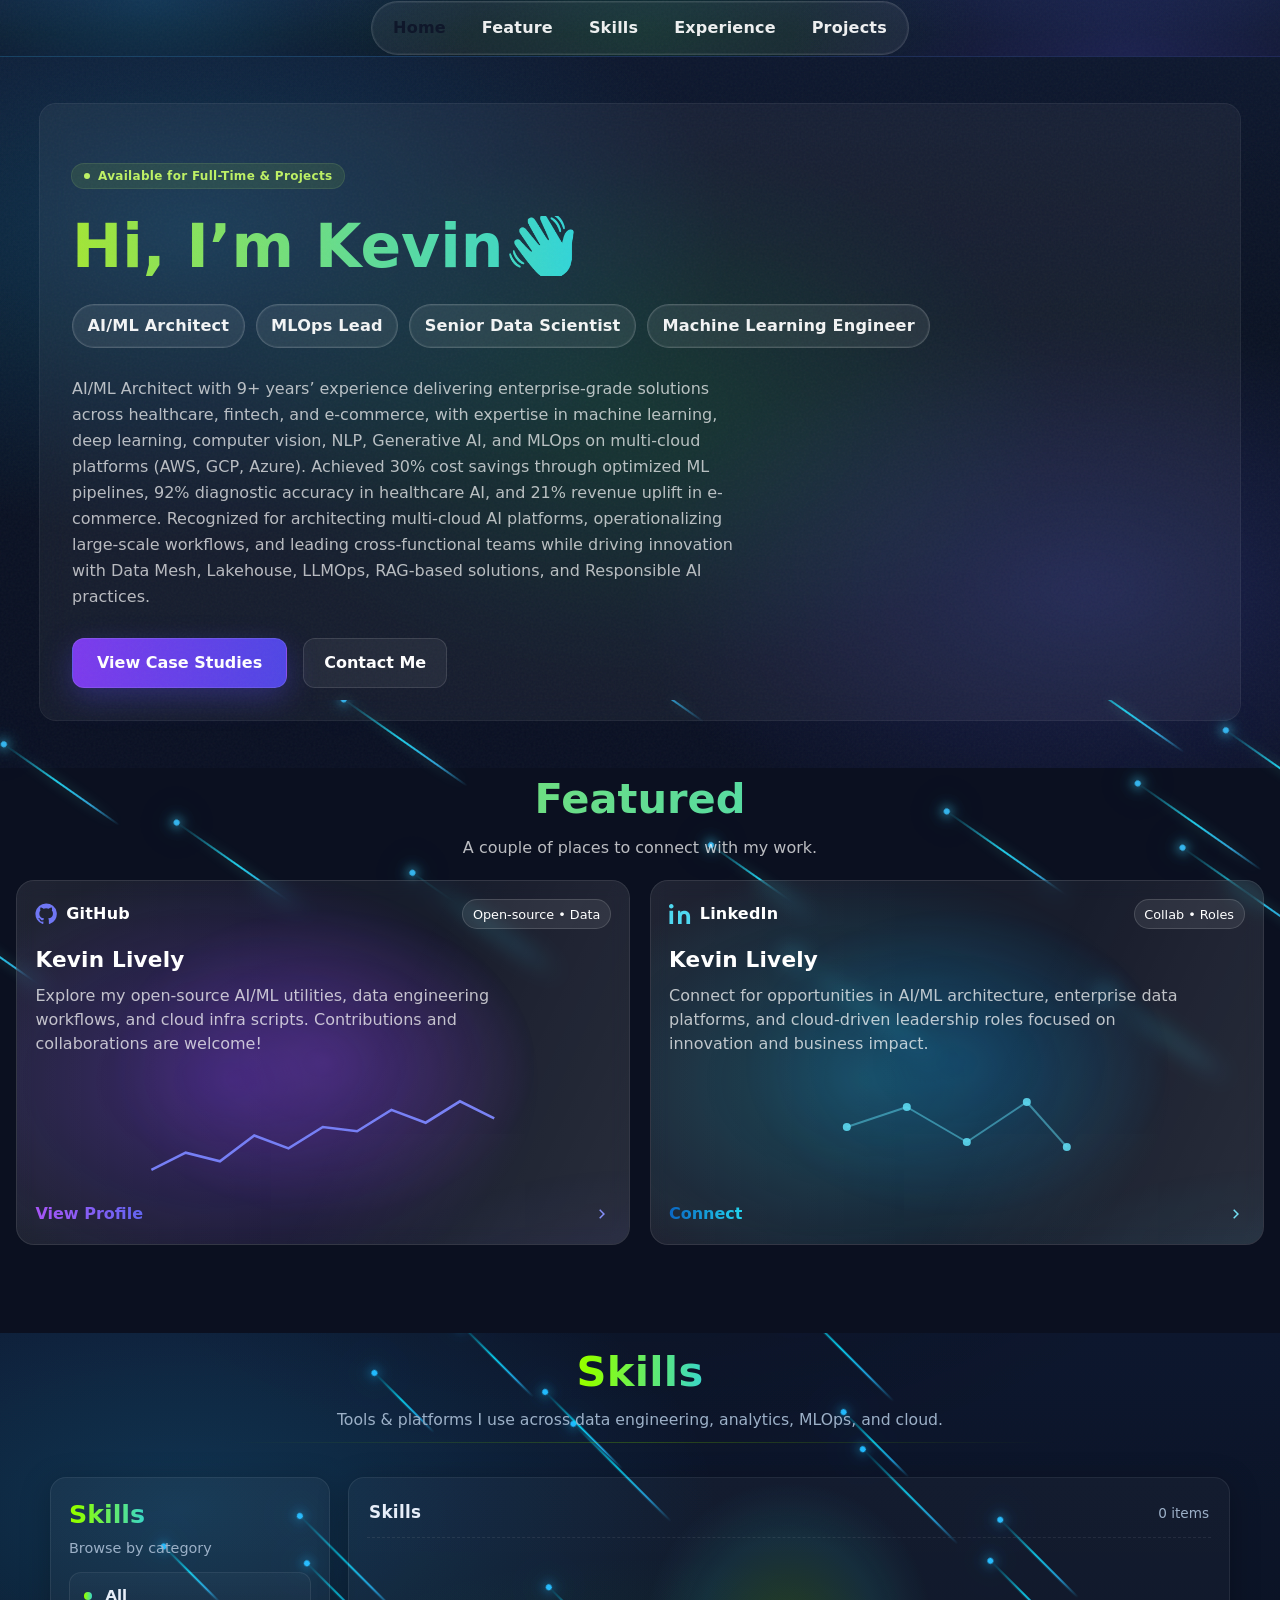
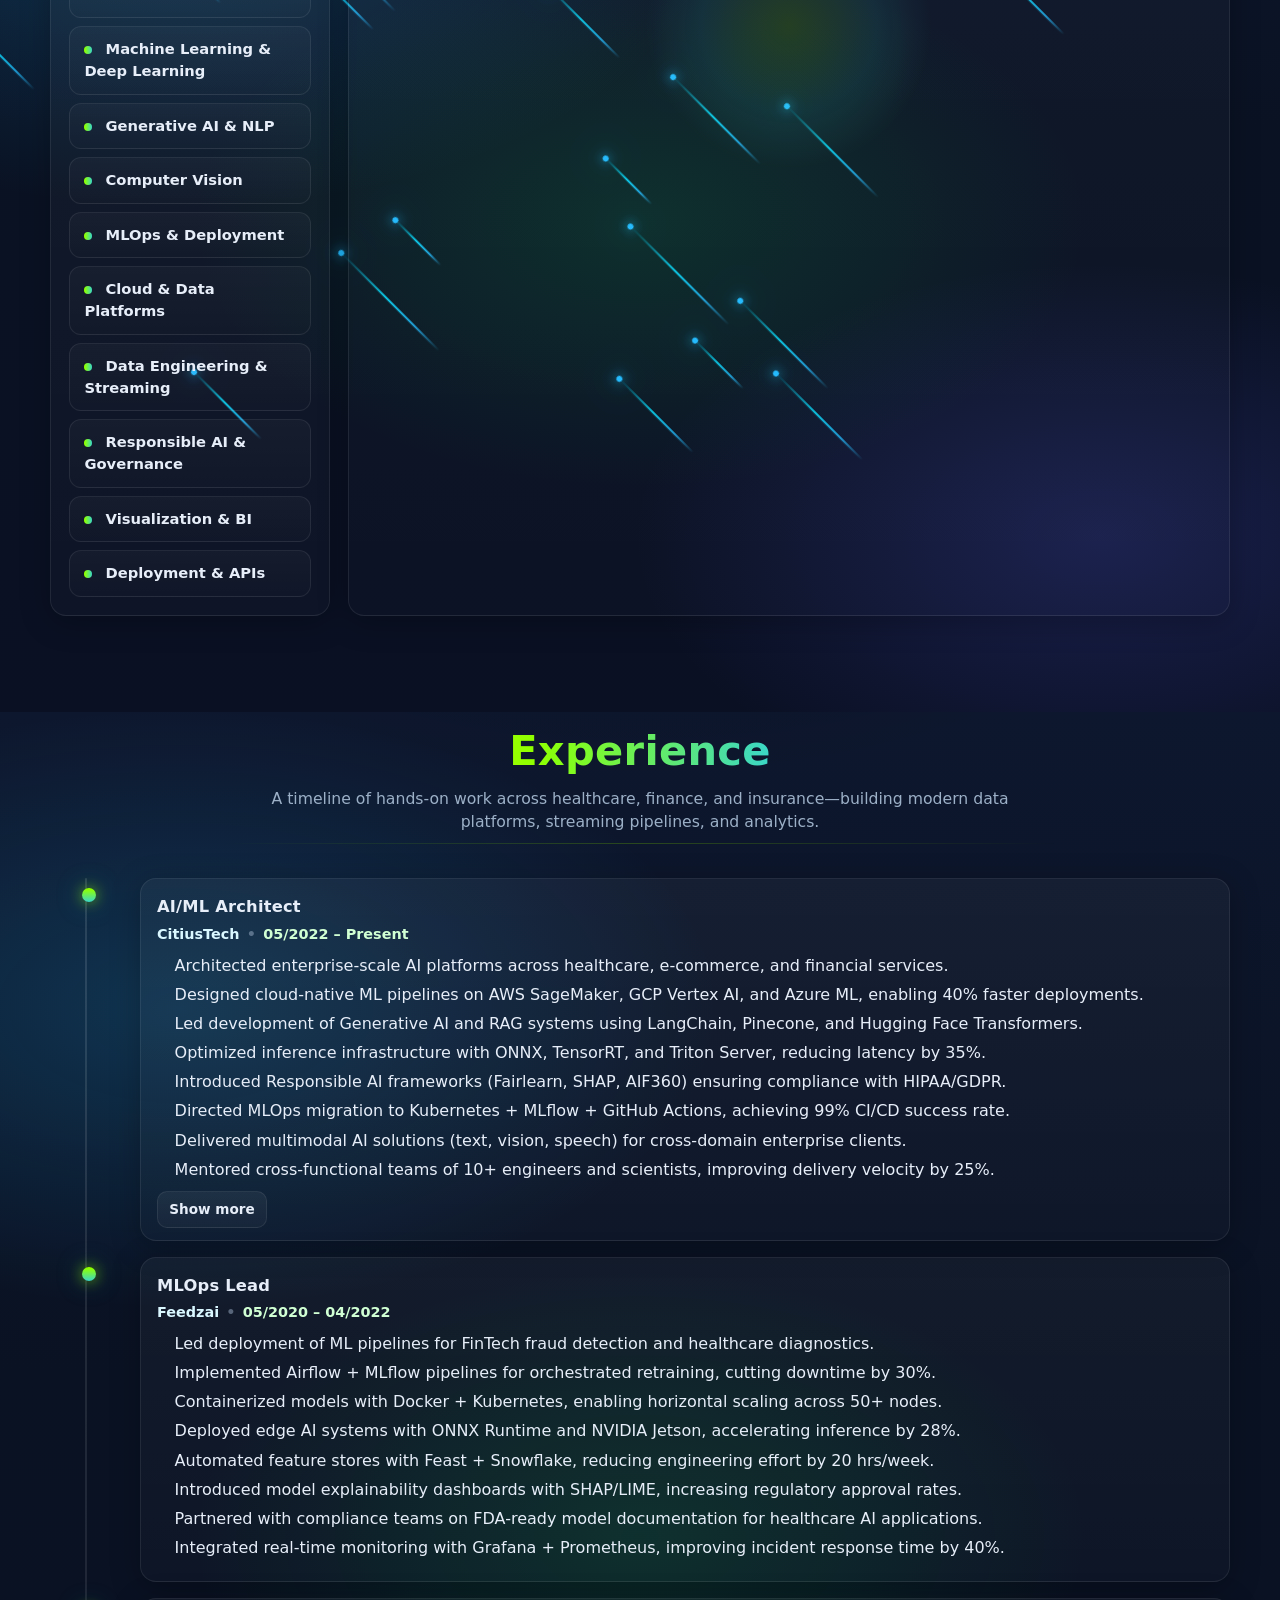
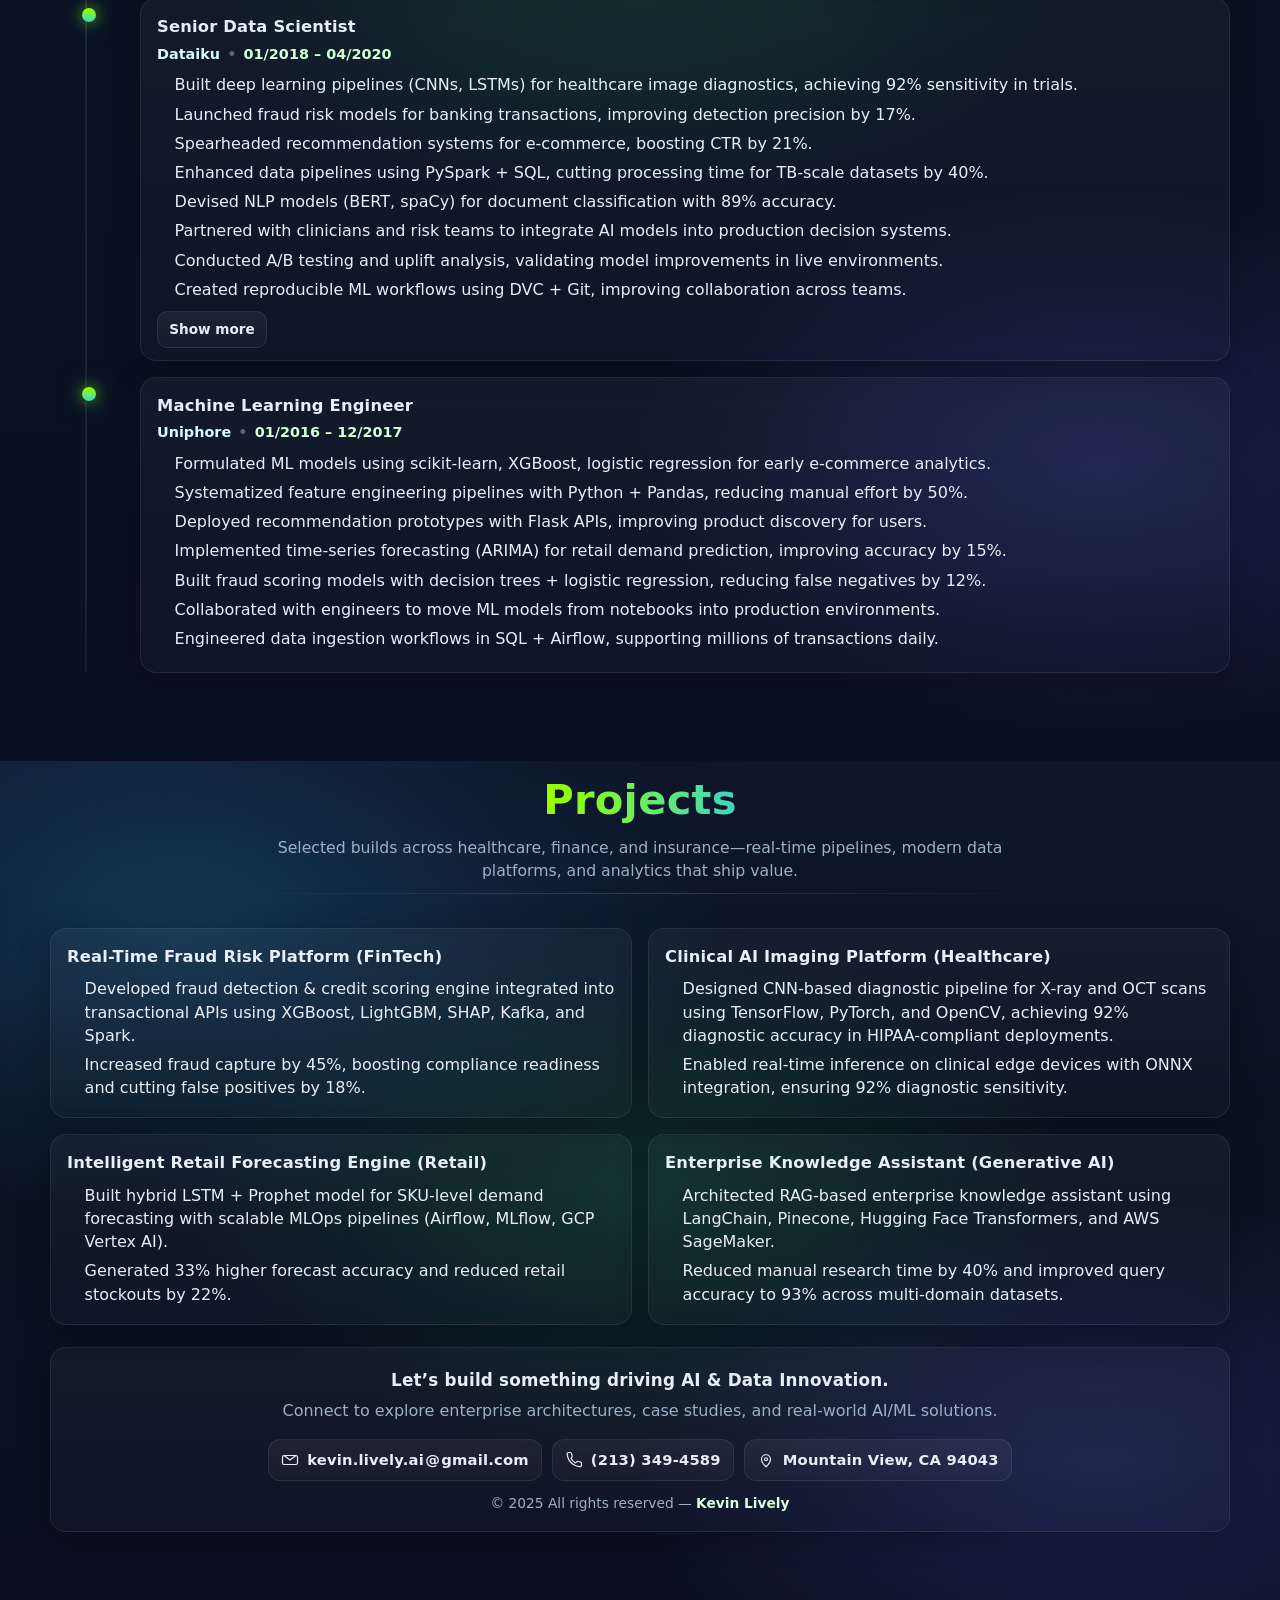
==== browser/index.html @ 40813aa2 "Auto-generated commit" ====
<!DOCTYPE html><html lang="en" data-critters-container><head>
    <meta charset="utf-8">
    <title>Kevin-Lively</title>
    <base href="/my-folio/">
    <meta name="viewport" content="width=device-width, initial-scale=1">
    <link rel="icon" type="image/x-icon" href="LOGO.jpg">
  <style>*,:before,:after{--tw-border-spacing-x: 0;--tw-border-spacing-y: 0;--tw-translate-x: 0;--tw-translate-y: 0;--tw-rotate: 0;--tw-skew-x: 0;--tw-skew-y: 0;--tw-scale-x: 1;--tw-scale-y: 1;--tw-pan-x: ;--tw-pan-y: ;--tw-pinch-zoom: ;--tw-scroll-snap-strictness: proximity;--tw-gradient-from-position: ;--tw-gradient-via-position: ;--tw-gradient-to-position: ;--tw-ordinal: ;--tw-slashed-zero: ;--tw-numeric-figure: ;--tw-numeric-spacing: ;--tw-numeric-fraction: ;--tw-ring-inset: ;--tw-ring-offset-width: 0px;--tw-ring-offset-color: #fff;--tw-ring-color: rgb(59 130 246 / .5);--tw-ring-offset-shadow: 0 0 #0000;--tw-ring-shadow: 0 0 #0000;--tw-shadow: 0 0 #0000;--tw-shadow-colored: 0 0 #0000;--tw-blur: ;--tw-brightness: ;--tw-contrast: ;--tw-grayscale: ;--tw-hue-rotate: ;--tw-invert: ;--tw-saturate: ;--tw-sepia: ;--tw-drop-shadow: ;--tw-backdrop-blur: ;--tw-backdrop-brightness: ;--tw-backdrop-contrast: ;--tw-backdrop-grayscale: ;--tw-backdrop-hue-rotate: ;--tw-backdrop-invert: ;--tw-backdrop-opacity: ;--tw-backdrop-saturate: ;--tw-backdrop-sepia: ;--tw-contain-size: ;--tw-contain-layout: ;--tw-contain-paint: ;--tw-contain-style: }*,:before,:after{box-sizing:border-box;border-width:0;border-style:solid;border-color:#e5e7eb}:before,:after{--tw-content: ""}html{line-height:1.5;-webkit-text-size-adjust:100%;-moz-tab-size:4;tab-size:4;font-family:ui-sans-serif,system-ui,sans-serif,"Apple Color Emoji","Segoe UI Emoji",Segoe UI Symbol,"Noto Color Emoji";font-feature-settings:normal;font-variation-settings:normal;-webkit-tap-highlight-color:transparent}body{margin:0;line-height:inherit}h1,h2,h3{font-size:inherit;font-weight:inherit}a{color:inherit;text-decoration:inherit}button{font-family:inherit;font-feature-settings:inherit;font-variation-settings:inherit;font-size:100%;font-weight:inherit;line-height:inherit;letter-spacing:inherit;color:inherit;margin:0;padding:0}button{text-transform:none}button{-webkit-appearance:button;background-color:transparent;background-image:none}h1,h2,h3,p{margin:0}ul{list-style:none;margin:0;padding:0}button{cursor:pointer}svg,canvas{display:block;vertical-align:middle}.container{width:100%}@media (min-width: 640px){.container{max-width:640px}}@media (min-width: 768px){.container{max-width:768px}}@media (min-width: 1024px){.container{max-width:1024px}}@media (min-width: 1280px){.container{max-width:1280px}}@media (min-width: 1536px){.container{max-width:1536px}}.pointer-events-none{pointer-events:none}.absolute{position:absolute}.relative{position:relative}.sticky{position:sticky}.inset-0{inset:0}.top-0{top:0}.z-50{z-index:50}.mx-auto{margin-left:auto;margin-right:auto}.block{display:block}.flex{display:flex}.inline-flex{display:inline-flex}.h-1\.5{height:.375rem}.h-14{height:3.5rem}.min-h-\[75vh\]{min-height:75vh}.w-1\.5{width:.375rem}.max-w-2xl{max-width:42rem}.max-w-7xl{max-width:80rem}@keyframes pulse{50%{opacity:.5}}.animate-pulse{animation:pulse 2s cubic-bezier(.4,0,.6,1) infinite}.flex-wrap{flex-wrap:wrap}.items-center{align-items:center}.justify-center{justify-content:center}.gap-2{gap:.5rem}.gap-4{gap:1rem}.space-y-6>:not([hidden])~:not([hidden]){--tw-space-y-reverse: 0;margin-top:calc(1.5rem * calc(1 - var(--tw-space-y-reverse)));margin-bottom:calc(1.5rem * var(--tw-space-y-reverse))}.overflow-hidden{overflow:hidden}.text-balance{text-wrap:balance}.rounded-2xl{border-radius:1rem}.rounded-full{border-radius:9999px}.bg-lime-300{--tw-bg-opacity: 1;background-color:rgb(190 242 100 / var(--tw-bg-opacity, 1))}.bg-lime-400\/10{background-color:#a3e6351a}.bg-slate-900{--tw-bg-opacity: 1;background-color:rgb(15 23 42 / var(--tw-bg-opacity, 1))}.bg-white\/5{background-color:#ffffff0d}.bg-\[radial-gradient\(360px_260px_at_var\(--mx\,50\%\)_var\(--my\,50\%\)\,rgba\(163\,230\,53\,0\.12\)\,transparent_60\%\)\]{background-image:radial-gradient(360px 260px at var(--mx,50%) var(--my,50%),rgba(163,230,53,.12),transparent 60%)}.bg-gradient-to-r{background-image:linear-gradient(to right,var(--tw-gradient-stops))}.from-lime-400{--tw-gradient-from: #a3e635 var(--tw-gradient-from-position);--tw-gradient-to: rgb(163 230 53 / 0) var(--tw-gradient-to-position);--tw-gradient-stops: var(--tw-gradient-from), var(--tw-gradient-to)}.via-cyan-400{--tw-gradient-to: rgb(34 211 238 / 0) var(--tw-gradient-to-position);--tw-gradient-stops: var(--tw-gradient-from), #22d3ee var(--tw-gradient-via-position), var(--tw-gradient-to)}.to-indigo-400{--tw-gradient-to: #818cf8 var(--tw-gradient-to-position)}.bg-clip-text{background-clip:text}.p-6{padding:1.5rem}.px-3{padding-left:.75rem;padding-right:.75rem}.px-4{padding-left:1rem;padding-right:1rem}.px-6{padding-left:1.5rem;padding-right:1.5rem}.py-1{padding-top:.25rem;padding-bottom:.25rem}.py-10{padding-top:2.5rem;padding-bottom:2.5rem}.text-4xl{font-size:2.25rem;line-height:2.5rem}.text-xs{font-size:.75rem;line-height:1rem}.font-extrabold{font-weight:800}.font-semibold{font-weight:600}.leading-relaxed{line-height:1.625}.leading-tight{line-height:1.25}.tracking-wide{letter-spacing:.025em}.text-lime-300{--tw-text-opacity: 1;color:rgb(190 242 100 / var(--tw-text-opacity, 1))}.text-transparent{color:transparent}.text-white{--tw-text-opacity: 1;color:rgb(255 255 255 / var(--tw-text-opacity, 1))}.text-white\/70{color:#ffffffb3}.opacity-0{opacity:0}.ring-1{--tw-ring-offset-shadow: var(--tw-ring-inset) 0 0 0 var(--tw-ring-offset-width) var(--tw-ring-offset-color);--tw-ring-shadow: var(--tw-ring-inset) 0 0 0 calc(1px + var(--tw-ring-offset-width)) var(--tw-ring-color);box-shadow:var(--tw-ring-offset-shadow),var(--tw-ring-shadow),var(--tw-shadow, 0 0 #0000)}.ring-lime-300\/20{--tw-ring-color: rgb(190 242 100 / .2)}.ring-white\/10{--tw-ring-color: rgb(255 255 255 / .1)}.backdrop-blur-md{--tw-backdrop-blur: blur(12px);-webkit-backdrop-filter:var(--tw-backdrop-blur) var(--tw-backdrop-brightness) var(--tw-backdrop-contrast) var(--tw-backdrop-grayscale) var(--tw-backdrop-hue-rotate) var(--tw-backdrop-invert) var(--tw-backdrop-opacity) var(--tw-backdrop-saturate) var(--tw-backdrop-sepia);backdrop-filter:var(--tw-backdrop-blur) var(--tw-backdrop-brightness) var(--tw-backdrop-contrast) var(--tw-backdrop-grayscale) var(--tw-backdrop-hue-rotate) var(--tw-backdrop-invert) var(--tw-backdrop-opacity) var(--tw-backdrop-saturate) var(--tw-backdrop-sepia)}.transition{transition-property:color,background-color,border-color,text-decoration-color,fill,stroke,opacity,box-shadow,transform,filter,backdrop-filter;transition-timing-function:cubic-bezier(.4,0,.2,1);transition-duration:.15s}@media (min-width: 640px){.sm\:text-5xl{font-size:3rem;line-height:1}}@media (min-width: 1024px){.lg\:space-y-7>:not([hidden])~:not([hidden]){--tw-space-y-reverse: 0;margin-top:calc(1.75rem * calc(1 - var(--tw-space-y-reverse)));margin-bottom:calc(1.75rem * var(--tw-space-y-reverse))}.lg\:p-8{padding:2rem}.lg\:px-10{padding-left:2.5rem;padding-right:2.5rem}.lg\:px-8{padding-left:2rem;padding-right:2rem}.lg\:py-12{padding-top:3rem;padding-bottom:3rem}.lg\:text-6xl{font-size:3.75rem;line-height:1}.group:hover .lg\:group-hover\:opacity-100{opacity:1}}
</style><link rel="stylesheet" href="styles-2IYGHXSJ.css" media="print" onload="this.media='all'"><noscript><link rel="stylesheet" href="styles-2IYGHXSJ.css"></noscript><style ng-app-id="ng">[_nghost-ng-c4235665012]{display:block}.site-nav[_ngcontent-ng-c4235665012]{position:sticky;top:0;backdrop-filter:blur(8px);-webkit-backdrop-filter:blur(8px);z-index:50}.nav-bg[_ngcontent-ng-c4235665012]{position:absolute;inset:0;z-index:-1}.bg-aurora[_ngcontent-ng-c4235665012]{position:absolute;inset:0;background:radial-gradient(540px 320px at 12% 0%,rgba(56,189,248,.18),transparent 60%),radial-gradient(520px 300px at 88% 100%,rgba(99,102,241,.18),transparent 65%),radial-gradient(480px 280px at 50% 50%,rgba(34,197,94,.12),transparent 70%),linear-gradient(180deg,#0f172a,#0b1220 60%,#0b1020);animation:_ngcontent-ng-c4235665012_aurora-pan 26s ease-in-out infinite alternate;filter:saturate(120%)}@keyframes _ngcontent-ng-c4235665012_aurora-pan{0%{transform:translate3d(-1%,-2%,0) scale(1.02)}50%{transform:translate3d(1%,1%,0) scale(1.03)}to{transform:translate3d(-.5%,2%,0) scale(1.01)}}.bg-noise[_ngcontent-ng-c4235665012]{position:absolute;inset:0;opacity:.06;mix-blend:overlay;pointer-events:none;background-image:url("data:image/svg+xml;utf8,  <svg xmlns='http://www.w3.org/2000/svg' width='120' height='120' viewBox='0 0 120 120'>    <filter id='n'><feTurbulence type='fractalNoise' baseFrequency='0.8' numOctaves='2' stitchTiles='stitch'/></filter>    <rect width='120' height='120' filter='url(%23n)' opacity='0.75'/>  </svg>");background-size:220px 220px;animation:_ngcontent-ng-c4235665012_noiseShift 1.6s steps(2) infinite}@keyframes _ngcontent-ng-c4235665012_noiseShift{to{transform:translate3d(1px,0,0)}}.bottom-hairline[_ngcontent-ng-c4235665012]{position:absolute;left:0;right:0;bottom:-1px;height:1px;background:linear-gradient(90deg,#a3e63559,#22d3ee59);opacity:.6}.progress-track[_ngcontent-ng-c4235665012]{position:absolute;left:0;right:0;top:0;height:2px}.progress-bar[_ngcontent-ng-c4235665012]{height:100%;background-image:linear-gradient(90deg,#a3e635,#22d3ee);box-shadow:0 0 12px #22d3ee73;transition:width .12s ease}.container[_ngcontent-ng-c4235665012]{max-width:1200px}.nav-list-wrap[_ngcontent-ng-c4235665012]{position:relative;display:inline-flex}.nav-list[_ngcontent-ng-c4235665012]{display:flex;align-items:center;gap:.35rem;padding:.35rem;border-radius:9999px;margin:0;background:#ffffff0f;border:1px solid rgba(255,255,255,.12);box-shadow:inset 0 0 0 1px #ffffff0f}.nav-list[_ngcontent-ng-c4235665012] > li[_ngcontent-ng-c4235665012]{list-style:none;position:relative;z-index:1}.nav-pill[_ngcontent-ng-c4235665012]:hover{transform:translateY(-1px);background:#ffffff1a}.nav-pill.is-active[_ngcontent-ng-c4235665012]{color:#0b0f14}.nav-indicator[_ngcontent-ng-c4235665012]{position:absolute;left:0;bottom:.35rem;height:calc(100% - .7rem);border-radius:9999px;z-index:0;opacity:0;width:0;background:linear-gradient(90deg,#a3e635,#22d3ee);box-shadow:0 8px 24px #22d3ee59;transition:transform .28s cubic-bezier(.2,.8,.2,1),width .28s cubic-bezier(.2,.8,.2,1),opacity .2s ease}@media (max-width: 768px){.nav-list[_ngcontent-ng-c4235665012]{overflow-x:auto;-webkit-overflow-scrolling:touch}.nav-list[_ngcontent-ng-c4235665012]::-webkit-scrollbar{display:none}}@media (prefers-reduced-motion: reduce){.bg-aurora[_ngcontent-ng-c4235665012], .bg-noise[_ngcontent-ng-c4235665012]{animation:none!important}}.nav-pill[_ngcontent-ng-c4235665012]{padding:.55rem .95rem;border-radius:9999px;font-weight:700;letter-spacing:.2px;color:#ffffffeb;background:transparent;transition:transform .18s ease,background .18s ease,color .18s ease}.nav-pill[_ngcontent-ng-c4235665012]:hover{transform:translateY(-1px);background:#6366f11f;color:#e0f2fe}.nav-pill.is-active[_ngcontent-ng-c4235665012]{color:#0f172a}.nav-indicator[_ngcontent-ng-c4235665012]{position:absolute;left:0;bottom:.35rem;height:calc(100% - .7rem);border-radius:9999px;z-index:0;opacity:0;width:0;background:linear-gradient(90deg,#38bdf8,#6366f1);box-shadow:0 8px 24px #6366f159;transition:transform .28s cubic-bezier(.2,.8,.2,1),width .28s cubic-bezier(.2,.8,.2,1),opacity .2s ease}.progress-bar[_ngcontent-ng-c4235665012]{height:100%;background-image:linear-gradient(90deg,#38bdf8,#6366f1);box-shadow:0 0 12px #22c55e73;transition:width .12s ease}.bottom-hairline[_ngcontent-ng-c4235665012]{position:absolute;left:0;right:0;bottom:-1px;height:1px;background:linear-gradient(90deg,#38bdf859,#6366f159);opacity:.6}</style><style ng-app-id="ng">[_nghost-ng-c4273461432]{display:block}.left-spotlight[_ngcontent-ng-c4273461432]{--mx: 50%;--my: 50%}.bg-aurora[_ngcontent-ng-c4273461432]{position:absolute;inset:0;background:radial-gradient(900px 500px at 15% 25%,rgba(56,189,248,.18),transparent 60%),radial-gradient(700px 420px at 85% 75%,rgba(99,102,241,.18),transparent 65%),radial-gradient(600px 380px at 50% 50%,rgba(34,197,94,.14),transparent 70%),linear-gradient(180deg,#0f172a,#0b1220 40%,#0b1020);animation:_ngcontent-ng-c4273461432_aurora-pan 26s ease-in-out infinite alternate;filter:saturate(120%)}@keyframes _ngcontent-ng-c4273461432_aurora-pan{0%{transform:translate3d(-2%,-2%,0) scale(1.02)}50%{transform:translate3d(2%,1%,0) scale(1.04)}to{transform:translate3d(-1%,3%,0) scale(1.01)}}.bg-noise[_ngcontent-ng-c4273461432]{position:absolute;inset:0;pointer-events:none;opacity:.06;mix-blend:overlay;background-image:url("data:image/svg+xml;utf8,  <svg xmlns='http://www.w3.org/2000/svg' width='120' height='120' viewBox='0 0 120 120'>    <filter id='n'><feTurbulence type='fractalNoise' baseFrequency='0.8' numOctaves='2' stitchTiles='stitch'/></filter>    <rect width='120' height='120' filter='url(%23n)' opacity='0.75'/>  </svg>");background-size:220px 220px;animation:_ngcontent-ng-c4273461432_noiseShift 1.6s steps(2) infinite}@keyframes _ngcontent-ng-c4273461432_noiseShift{to{transform:translate3d(1px,0,0)}}.btn-primary[_ngcontent-ng-c4273461432]{position:relative;display:inline-flex;align-items:center;justify-content:center;padding:12px 24px;border-radius:12px;font-weight:600;background-image:linear-gradient(90deg,#7c3aed,#4f46e5);color:#fff;box-shadow:0 10px 30px #4f46e559;border:1px solid rgba(255,255,255,.1);transition:transform .2s ease,box-shadow .2s ease,background-position .2s ease;overflow:hidden}.btn-primary[_ngcontent-ng-c4273461432]:hover{transform:translateY(-1px);box-shadow:0 14px 36px #4f46e573}.btn-primary[_ngcontent-ng-c4273461432]:after{content:"";position:absolute;inset:0;background:linear-gradient(110deg,transparent,rgba(255,255,255,.28),transparent);background-size:200% 100%;opacity:0;transition:opacity .3s ease}.btn-primary[_ngcontent-ng-c4273461432]:hover:after{opacity:.7;animation:_ngcontent-ng-c4273461432_sheen 1.2s linear infinite}.btn-ghost[_ngcontent-ng-c4273461432]{display:inline-flex;align-items:center;justify-content:center;padding:12px 20px;border-radius:12px;font-weight:600;background:#ffffff0f;color:#fff;border:1px solid rgba(255,255,255,.12);transition:background .2s ease,transform .2s ease}.btn-ghost[_ngcontent-ng-c4273461432]:hover{background:#ffffff1f;transform:translateY(-1px)}@keyframes _ngcontent-ng-c4273461432_sheen{to{background-position-x:150%}}.roles[_ngcontent-ng-c4273461432]{display:flex;flex-wrap:wrap;gap:.6rem .7rem;margin:.2rem 0 0;padding:0;list-style:none}.roles[_ngcontent-ng-c4273461432]   li[_ngcontent-ng-c4273461432]{padding:.55rem .9rem;border-radius:9999px;background:#ffffff14;color:#fffffff2;border:1px solid rgba(255,255,255,.16);box-shadow:inset 0 0 0 1px #ffffff0f;font-weight:700;letter-spacing:.15px;font-size:clamp(.9rem,.85rem + .2vw,1.05rem)}.contact-popover[_ngcontent-ng-c4273461432]{position:absolute;left:0;top:100%;margin-top:.5rem;z-index:50;background:#111827eb;-webkit-backdrop-filter:blur(8px);backdrop-filter:blur(8px);border:1px solid rgba(255,255,255,.12);border-radius:12px;padding:.6rem;min-width:260px;box-shadow:0 20px 60px #00000059}.contact-item[_ngcontent-ng-c4273461432]{display:block;color:#fff;text-decoration:none;padding:.5rem .6rem;border-radius:10px;font-weight:600}.contact-item[_ngcontent-ng-c4273461432]:hover{background:#ffffff14}@media (prefers-reduced-motion: reduce){.bg-aurora[_ngcontent-ng-c4273461432], .bg-noise[_ngcontent-ng-c4273461432]{animation:none!important}}.bg-aurora[_ngcontent-ng-c4273461432]{z-index:0}.bg-particles[_ngcontent-ng-c4273461432]{position:absolute;inset:0;width:100%;height:100%;z-index:1}.bg-noise[_ngcontent-ng-c4273461432]{z-index:2}#hero[_ngcontent-ng-c4273461432]{isolation:isolate}@media (prefers-reduced-motion: reduce){.bg-particles[_ngcontent-ng-c4273461432]{opacity:.8}}</style><style ng-app-id="ng">.feature-wrap[_ngcontent-ng-c546981695]{position:relative;padding:0 1rem 5.5rem;background:#0b1020}.feature-bg[_ngcontent-ng-c546981695]{position:absolute;inset:0;pointer-events:none;z-index:0}.feature-head[_ngcontent-ng-c546981695], .feature-grid[_ngcontent-ng-c546981695]{position:relative;z-index:1}.bg-aurora[_ngcontent-ng-c546981695]{position:absolute;inset:0;background:radial-gradient(900px 500px at 14% 18%,rgba(56,189,248,.18),transparent 60%),radial-gradient(720px 420px at 86% 82%,rgba(99,102,241,.18),transparent 65%),radial-gradient(640px 380px at 50% 50%,rgba(34,197,94,.14),transparent 70%),linear-gradient(180deg,#0f172a,#0b1220 40%,#0b1020);animation:_ngcontent-ng-c546981695_aurora-pan 26s ease-in-out infinite alternate;filter:saturate(120%)}@keyframes _ngcontent-ng-c546981695_aurora-pan{0%{transform:translate3d(-2%,-2%,0) scale(1.02)}50%{transform:translate3d(2%,1%,0) scale(1.04)}to{transform:translate3d(-1%,3%,0) scale(1.01)}}.bg-noise[_ngcontent-ng-c546981695]{position:absolute;inset:0;pointer-events:none;opacity:.06;mix-blend:overlay;background-image:url("data:image/svg+xml;utf8,  <svg xmlns='http://www.w3.org/2000/svg' width='120' height='120' viewBox='0 0 120 120'>    <filter id='n'><feTurbulence type='fractalNoise' baseFrequency='0.8' numOctaves='2' stitchTiles='stitch'/></filter>    <rect width='120' height='120' filter='url(%23n)' opacity='0.75'/>  </svg>");background-size:220px 220px;animation:_ngcontent-ng-c546981695_noiseShift 1.6s steps(2) infinite}@keyframes _ngcontent-ng-c546981695_noiseShift{to{transform:translate3d(1px,0,0)}}.meteors[_ngcontent-ng-c546981695]{position:absolute;inset:-12%;overflow:hidden;filter:drop-shadow(0 0 6px rgba(94,234,212,.45))}.meteors[_ngcontent-ng-c546981695]   li[_ngcontent-ng-c546981695]{position:absolute;list-style:none;top:var(--top);right:var(--right);width:var(--len, 160px);height:2px;border-radius:9999px;transform:rotate(35deg) translateZ(0);background:linear-gradient(270deg,#0000,#38bdf8d9 25%,#22d3ee 55%,#0000);animation:_ngcontent-ng-c546981695_feature-meteor var(--dur, 12s) var(--delay, 0s) linear infinite;opacity:.95}.meteors[_ngcontent-ng-c546981695]   li[_ngcontent-ng-c546981695]:before{content:"";position:absolute;left:-4px;top:-2px;width:6px;height:6px;border-radius:9999px;background:#38bdf8;box-shadow:0 0 10px #38bdf8e6,0 0 20px #22d3eeb3,0 0 36px #22d3ee8c}@keyframes _ngcontent-ng-c546981695_feature-meteor{0%{transform:translateZ(0) rotate(35deg);opacity:0}8%{opacity:1}92%{opacity:1}to{transform:translate3d(-80vmax,80vmax,0) rotate(35deg);opacity:0}}.meteors[_ngcontent-ng-c546981695]   li[_ngcontent-ng-c546981695]:nth-child(1){--top:-6%;--right: 5%;--len:160px;--dur:6.5s;--delay:0s}.meteors[_ngcontent-ng-c546981695]   li[_ngcontent-ng-c546981695]:nth-child(2){--top: 2%;--right:15%;--len:130px;--dur:7.2s;--delay:1s}.meteors[_ngcontent-ng-c546981695]   li[_ngcontent-ng-c546981695]:nth-child(3){--top:-8%;--right:28%;--len:180px;--dur:6.8s;--delay:2.2s}.meteors[_ngcontent-ng-c546981695]   li[_ngcontent-ng-c546981695]:nth-child(4){--top:10%;--right: 5%;--len:140px;--dur:7.8s;--delay:.8s}.meteors[_ngcontent-ng-c546981695]   li[_ngcontent-ng-c546981695]:nth-child(5){--top:-4%;--right:45%;--len:170px;--dur:6.2s;--delay:1.6s}.meteors[_ngcontent-ng-c546981695]   li[_ngcontent-ng-c546981695]:nth-child(6){--top: 6%;--right:60%;--len:150px;--dur:7.4s;--delay:.3s}.meteors[_ngcontent-ng-c546981695]   li[_ngcontent-ng-c546981695]:nth-child(7){--top:-9%;--right:72%;--len:190px;--dur:6.6s;--delay:2.7s}.meteors[_ngcontent-ng-c546981695]   li[_ngcontent-ng-c546981695]:nth-child(8){--top:12%;--right:82%;--len:140px;--dur:7.6s;--delay:1.1s}.meteors[_ngcontent-ng-c546981695]   li[_ngcontent-ng-c546981695]:nth-child(9){--top:-7%;--right:90%;--len:160px;--dur:6.9s;--delay:3.2s}.meteors[_ngcontent-ng-c546981695]   li[_ngcontent-ng-c546981695]:nth-child(10){--top:18%;--right:10%;--len:150px;--dur:7.9s;--delay:2s}.meteors[_ngcontent-ng-c546981695]   li[_ngcontent-ng-c546981695]:nth-child(11){--top:28%;--right: 6%;--len:170px;--dur:7.1s;--delay:.7s}.meteors[_ngcontent-ng-c546981695]   li[_ngcontent-ng-c546981695]:nth-child(12){--top:22%;--right:22%;--len:150px;--dur:8s;--delay:2.1s}.meteors[_ngcontent-ng-c546981695]   li[_ngcontent-ng-c546981695]:nth-child(13){--top:26%;--right:38%;--len:130px;--dur:7.2s;--delay:1.2s}.meteors[_ngcontent-ng-c546981695]   li[_ngcontent-ng-c546981695]:nth-child(14){--top:32%;--right:54%;--len:180px;--dur:6.6s;--delay:2.8s}.meteors[_ngcontent-ng-c546981695]   li[_ngcontent-ng-c546981695]:nth-child(15){--top:24%;--right:70%;--len:160px;--dur:7.4s;--delay:1.6s}.meteors[_ngcontent-ng-c546981695]   li[_ngcontent-ng-c546981695]:nth-child(16){--top:36%;--right:86%;--len:150px;--dur:7.7s;--delay:.9s}.meteors[_ngcontent-ng-c546981695]   li[_ngcontent-ng-c546981695]:nth-child(17){--top:48%;--right:12%;--len:150px;--dur:7.6s;--delay:1.3s}.meteors[_ngcontent-ng-c546981695]   li[_ngcontent-ng-c546981695]:nth-child(18){--top:44%;--right:30%;--len:180px;--dur:6.9s;--delay:2.4s}.feature-head[_ngcontent-ng-c546981695]{text-align:center;margin-bottom:1.25rem}.feature-head[_ngcontent-ng-c546981695]   h2[_ngcontent-ng-c546981695]{margin:0;font-weight:900;font-size:clamp(1.8rem,1.2rem + 2.4vw,2.6rem);background-image:linear-gradient(90deg,#a3e635,#22d3ee);-webkit-background-clip:text;background-clip:text;color:transparent}.feature-head[_ngcontent-ng-c546981695]   p[_ngcontent-ng-c546981695]{margin-top:.35rem;color:#ffffffb8}.feature-grid[_ngcontent-ng-c546981695]{display:grid;gap:1rem;grid-template-columns:1fr}@media (min-width: 900px){.feature-grid[_ngcontent-ng-c546981695]{grid-template-columns:1fr 1fr;gap:1.2rem}}.card[_ngcontent-ng-c546981695]{--a1:#7c3aed;--a2:#4f46e5;--glow: rgba(124,58,237,.28);position:relative;display:flex;flex-direction:column;gap:.9rem;padding:1.15rem;border-radius:18px;color:#fff;text-decoration:none;background:#ffffff0e;border:1px solid rgba(255,255,255,.12);-webkit-backdrop-filter:blur(10px);backdrop-filter:blur(10px);overflow:hidden;transform-style:preserve-3d;isolation:isolate;transition:box-shadow .25s ease,transform .25s ease}.card[_ngcontent-ng-c546981695]:hover{box-shadow:0 18px 60px #00000059}.accent-gh[_ngcontent-ng-c546981695]{--a1:#a855f7;--a2:#6366f1;--glow: rgba(124,58,237,.35)}.accent-li[_ngcontent-ng-c546981695]{--a1:#0A66C2;--a2:#22d3ee;--glow: rgba(34,211,238,.25)}.card[_ngcontent-ng-c546981695]:before{content:"";position:absolute;inset:0;pointer-events:none;z-index:-1;background:radial-gradient(520px 360px at 35% 55%,var(--glow) 0%,transparent 60%),linear-gradient(90deg,rgba(255,255,255,.04) 0%,transparent 42%);opacity:.95}.card[_ngcontent-ng-c546981695]:after{content:"";position:absolute;inset:0;pointer-events:none;background:linear-gradient(115deg,transparent 55%,rgba(255,255,255,.05) 72%,rgba(255,255,255,.12) 100%);opacity:.6}.ambient-glow[_ngcontent-ng-c546981695]{position:absolute;inset:-22%;z-index:-2;opacity:.85;background:radial-gradient(360px 260px at var(--mx,50%) var(--my,50%),color-mix(in oklab,var(--a1) 28%,transparent) 0%,transparent 60%),radial-gradient(520px 380px at 85% 120%,color-mix(in oklab,var(--a2) 20%,transparent) 0%,transparent 70%);transition:opacity .35s ease,transform .35s ease;-webkit-mask-image:linear-gradient(to bottom,transparent,#000 10%,#000 90%,transparent);mask-image:linear-gradient(to bottom,transparent,#000 10%,#000 90%,transparent)}.shine[_ngcontent-ng-c546981695]{position:absolute;inset:-10% -40%;pointer-events:none;background:linear-gradient(110deg,transparent 0%,rgba(255,255,255,.22) 18%,rgba(255,255,255,.55) 24%,rgba(255,255,255,.22) 30%,transparent 40%);transform:translate(-120%);opacity:0}.card-head[_ngcontent-ng-c546981695]{display:flex;align-items:center;justify-content:space-between;gap:.8rem}.badge[_ngcontent-ng-c546981695]{display:flex;align-items:center;gap:.55rem;font-weight:800;letter-spacing:.2px}.badge[_ngcontent-ng-c546981695]   .ico[_ngcontent-ng-c546981695]{width:22px;height:22px;color:color-mix(in oklab,var(--a2),white 10%)}.chip[_ngcontent-ng-c546981695]{font-size:.8rem;padding:.28rem .6rem;border-radius:9999px;background:#ffffff14;border:1px solid rgba(255,255,255,.14)}.card-body[_ngcontent-ng-c546981695]{display:flex;flex-direction:column;gap:.5rem}.title[_ngcontent-ng-c546981695]{font-weight:900;letter-spacing:.2px;font-size:clamp(1.1rem,.95rem + .8vw,1.35rem)}.desc[_ngcontent-ng-c546981695]{color:#ffffffb8;max-width:52ch}.parallax[_ngcontent-ng-c546981695]{position:relative;height:120px;margin-top:.2rem;color:color-mix(in oklab,var(--a2),white 15%);transform:translateZ(36px)}.graph[_ngcontent-ng-c546981695], .net[_ngcontent-ng-c546981695]{width:100%;height:100%}.card-foot[_ngcontent-ng-c546981695]{display:flex;align-items:center;justify-content:space-between;gap:.6rem}.cta[_ngcontent-ng-c546981695]{font-weight:800;background-image:linear-gradient(90deg,var(--a1),var(--a2));-webkit-background-clip:text;background-clip:text;color:transparent}.arrow[_ngcontent-ng-c546981695]{width:18px;height:18px;color:color-mix(in oklab,var(--a2),white 20%)}@media (prefers-reduced-motion: reduce){.bg-aurora[_ngcontent-ng-c546981695], .bg-noise[_ngcontent-ng-c546981695], .meteors[_ngcontent-ng-c546981695]   li[_ngcontent-ng-c546981695]{animation:none!important}}</style><style ng-app-id="ng">[_nghost-ng-c796886937]{--bg: #0b0f14;--panel: rgba(20,24,30,.65);--border: rgba(255,255,255,.08);--text: #e8eef7;--muted: #9fb0c3;--accent: #a3ff12;--accent-2: #4fd1c5;--glow: 0 10px 40px rgba(163,255,18,.14);display:block}.skills-alt-wrap[_ngcontent-ng-c796886937]{position:relative;overflow:hidden;padding:0 1rem 6rem;background:radial-gradient(900px 500px at 14% 18%,rgba(56,189,248,.18),transparent 60%),radial-gradient(720px 420px at 86% 82%,rgba(99,102,241,.18),transparent 65%),radial-gradient(640px 380px at 50% 50%,rgba(34,197,94,.14),transparent 70%),linear-gradient(180deg,#0f172a,#0b1220 40%,#0b1020);animation:_ngcontent-ng-c796886937_aurora-pan 26s ease-in-out infinite alternate;filter:saturate(120%)}.container[_ngcontent-ng-c796886937]{max-width:1180px;margin:0 auto;position:relative;z-index:1}.shooting-bg[_ngcontent-ng-c796886937]{position:absolute;inset:0;pointer-events:none;z-index:0;background:radial-gradient(900px 400px at 50% -10%,rgba(0,0,0,.18),transparent 60%)}.meteor-field[_ngcontent-ng-c796886937]{position:absolute;inset:-12%;overflow:hidden;filter:drop-shadow(0 0 6px rgba(94,234,212,.45));--speed: 1}.meteor[_ngcontent-ng-c796886937]{position:absolute;list-style:none;top:var(--top);right:var(--right);width:var(--len, 160px);height:2px;border-radius:9999px;transform:rotate(45deg) translateZ(0);will-change:transform,opacity;background:linear-gradient(270deg,#0000,#38bdf8d9 25%,#22d3ee 55%,#0000);opacity:.95;animation-name:_ngcontent-ng-c796886937_feature-meteor-rtlb;animation-duration:calc(var(--dur, 7s) * var(--speed, 1));animation-delay:var(--delay, 0s);animation-timing-function:linear;animation-iteration-count:infinite}.meteor[_ngcontent-ng-c796886937]:before{content:"";position:absolute;left:-4px;top:-2px;width:6px;height:6px;border-radius:9999px;background:#38bdf8;box-shadow:0 0 10px #38bdf8e6,0 0 20px #22d3eeb3,0 0 36px #22d3ee8c}@keyframes _ngcontent-ng-c796886937_feature-meteor-rtlb{0%{transform:translateZ(0) rotate(45deg);opacity:0}6%{opacity:1}to{transform:translate3d(-60vw,40vh,0) rotate(45deg);opacity:0}}.section-head[_ngcontent-ng-c796886937]{text-align:center;margin:0 auto 18px;padding:8px 12px 16px;max-width:860px}.section-title[_ngcontent-ng-c796886937]{margin:0;font-size:clamp(1.6rem,1rem + 2.2vw,2.6rem);font-weight:900;letter-spacing:.3px;color:var(--text)}.grad[_ngcontent-ng-c796886937]{background:linear-gradient(90deg,var(--accent),var(--accent-2));-webkit-background-clip:text;background-clip:text;color:transparent}.section-sub[_ngcontent-ng-c796886937]{margin:6px auto 10px;color:var(--muted);font-size:.98rem;line-height:1.45;max-width:720px}.section-rule[_ngcontent-ng-c796886937]{height:1px;width:100%;margin:10px auto 0;background:linear-gradient(90deg,#a3ff1200,#a3ff1299,#4fd1c500);opacity:.35}.layout[_ngcontent-ng-c796886937]{display:grid;grid-template-columns:280px 1fr;gap:18px}@media (max-width: 920px){.layout[_ngcontent-ng-c796886937]{grid-template-columns:1fr}}.glass[_ngcontent-ng-c796886937]{background:linear-gradient(180deg,#ffffff0a,#ffffff05);border:1px solid var(--border);border-radius:16px;box-shadow:0 6px 30px #00000040}.sidebar[_ngcontent-ng-c796886937]{padding:18px;position:sticky;top:24px;align-self:start}.title[_ngcontent-ng-c796886937]   h2[_ngcontent-ng-c796886937]{margin:0;font-size:clamp(1.3rem,1.1rem + .6vw,1.6rem);color:var(--text);font-weight:900}.muted[_ngcontent-ng-c796886937]{color:var(--muted);margin:4px 0 12px;font-size:.9rem}.tabs[_ngcontent-ng-c796886937]{display:flex;flex-direction:column;gap:8px}.tab[_ngcontent-ng-c796886937]{text-align:left;background:linear-gradient(180deg,#ffffff08,#ffffff03);border:1px solid var(--border);color:var(--text);font-weight:600;font-size:.92rem;padding:.7rem .9rem;border-radius:12px;transition:all .2s ease}.tab[_ngcontent-ng-c796886937]   .dot[_ngcontent-ng-c796886937]{display:inline-block;width:8px;height:8px;border-radius:999px;background:linear-gradient(90deg,var(--accent),var(--accent-2));margin-right:.5rem;vertical-align:middle}.tab[_ngcontent-ng-c796886937]:hover{border-color:#a3ff1273;box-shadow:var(--glow);transform:translateY(-1px)}.tab.active[_ngcontent-ng-c796886937]{color:#dfffe0;border-color:#a3ff12bf;background:linear-gradient(90deg,#a3ff122e,#4fd1c52e)}.panel[_ngcontent-ng-c796886937]{position:relative;padding:18px;border-radius:16px;border:1px solid var(--border);background:radial-gradient(220px 220px at var(--mx, 50%) var(--my, 20%),rgba(163,255,18,.14),rgba(79,209,197,.1) 40%,transparent 65%),linear-gradient(180deg,#ffffff08,#ffffff03);overflow:hidden}.panel-head[_ngcontent-ng-c796886937]{display:flex;align-items:center;justify-content:space-between;padding:4px 2px 12px;border-bottom:1px dashed var(--border)}.panel-title[_ngcontent-ng-c796886937]{margin:0;color:var(--text);font-size:1.05rem;font-weight:800;letter-spacing:.3px}.count[_ngcontent-ng-c796886937]{color:var(--muted);font-size:.85rem}.chip-grid[_ngcontent-ng-c796886937]{padding-top:14px;display:grid;grid-template-columns:repeat(12,1fr);gap:10px}@media (max-width: 1200px){.chip-grid[_ngcontent-ng-c796886937]{grid-template-columns:repeat(10,1fr)}}@media (max-width: 900px){.chip-grid[_ngcontent-ng-c796886937]{grid-template-columns:repeat(8,1fr)}}@media (max-width: 700px){.chip-grid[_ngcontent-ng-c796886937]{grid-template-columns:repeat(6,1fr)}}@media (max-width: 520px){.chip-grid[_ngcontent-ng-c796886937]{grid-template-columns:repeat(4,1fr)}}.chip[_ngcontent-ng-c796886937]{grid-column:span 4;position:relative;display:inline-flex;align-items:center;gap:.5rem;padding:.65rem .8rem;border-radius:12px;color:var(--text);border:1px solid var(--border);background:linear-gradient(180deg,#ffffff0a,#ffffff05);overflow:hidden;cursor:default;transition:transform .15s ease,box-shadow .15s ease,border-color .15s ease;will-change:transform}@media (min-width: 900px){.chip[_ngcontent-ng-c796886937]{grid-column:span 3}}.chip[_ngcontent-ng-c796886937]:hover{transform:translateY(-2px);border-color:#a3ff128c;box-shadow:var(--glow)}.chip[_ngcontent-ng-c796886937]:active{transform:translateY(0)}.ico[_ngcontent-ng-c796886937]{font-size:1rem}.label[_ngcontent-ng-c796886937]{font-weight:700;font-size:.9rem;letter-spacing:.2px}.shine[_ngcontent-ng-c796886937]{position:absolute;inset:0;background:linear-gradient(110deg,transparent 20%,rgba(255,255,255,.18) 40%,transparent 60%);transform:translate(-100%);animation:_ngcontent-ng-c796886937_gleam 2.8s linear infinite;mix-blend-mode:screen;pointer-events:none}@keyframes _ngcontent-ng-c796886937_gleam{to{transform:translate(100%)}}@keyframes _ngcontent-ng-c796886937_aurora-pan{0%{transform:translate3d(-2%,-2%,0) scale(1.02)}50%{transform:translate3d(2%,1%,0) scale(1.04)}to{transform:translate3d(-1%,3%,0) scale(1.01)}}</style><style ng-app-id="ng">[_nghost-ng-c3067959559]{--bg: #0b0f14;--panel: rgba(20,24,30,.65);--border: rgba(255,255,255,.08);--text: #e8eef7;--muted: #9fb0c3;--accent: #a3ff12;--accent-2: #4fd1c5;--glow: 0 10px 40px rgba(163,255,18,.14);display:block}.xp-wrap[_ngcontent-ng-c3067959559]{position:relative;overflow:hidden;padding:0 1rem 5.5rem;background:radial-gradient(900px 500px at 14% 18%,rgba(56,189,248,.18),transparent 60%),radial-gradient(720px 420px at 86% 82%,rgba(99,102,241,.18),transparent 65%),radial-gradient(640px 380px at 50% 50%,rgba(34,197,94,.14),transparent 70%),linear-gradient(180deg,#0f172a,#0b1220 40%,#0b1020);animation:_ngcontent-ng-c3067959559_aurora-pan 26s ease-in-out infinite alternate;filter:saturate(120%)}@keyframes _ngcontent-ng-c3067959559_aurora-pan{0%{transform:translate3d(-2%,-2%,0) scale(1.02)}50%{transform:translate3d(2%,1%,0) scale(1.04)}to{transform:translate3d(-1%,3%,0) scale(1.01)}}.container[_ngcontent-ng-c3067959559]{max-width:1180px;margin:0 auto;position:relative;z-index:1}.shooting-bg[_ngcontent-ng-c3067959559]{position:absolute;inset:0;pointer-events:none;z-index:0;background:radial-gradient(900px 400px at 50% -10%,rgba(0,0,0,.18),transparent 60%)}.meteor-field[_ngcontent-ng-c3067959559]{position:absolute;inset:-12%;overflow:hidden;filter:drop-shadow(0 0 6px rgba(94,234,212,.45));--speed: 1.2}.meteor[_ngcontent-ng-c3067959559]{position:absolute;list-style:none;top:var(--top);right:var(--right);width:var(--len, 160px);height:2px;border-radius:9999px;transform:rotate(45deg) translateZ(0);opacity:.95;background:linear-gradient(270deg,#0000,#38bdf8d9 25%,#22d3ee 55%,#0000);animation:_ngcontent-ng-c3067959559_xp-meteor calc(var(--dur, 8s) * var(--speed, 1)) linear infinite;animation-delay:var(--delay, 0s)}.meteor[_ngcontent-ng-c3067959559]:before{content:"";position:absolute;left:-4px;top:-2px;width:6px;height:6px;border-radius:9999px;background:#38bdf8;box-shadow:0 0 10px #38bdf8e6,0 0 20px #22d3eeb3,0 0 36px #22d3ee8c}@keyframes _ngcontent-ng-c3067959559_xp-meteor{0%{transform:translateZ(0) rotate(45deg);opacity:0}6%{opacity:1}to{transform:translate3d(-60vw,40vh,0) rotate(45deg);opacity:0}}.section-head[_ngcontent-ng-c3067959559]{text-align:center;margin:0 auto 18px;padding:8px 12px 16px;max-width:860px}.section-title[_ngcontent-ng-c3067959559]{margin:0;font-size:clamp(1.6rem,1rem + 2.2vw,2.6rem);font-weight:900;letter-spacing:.3px;color:var(--text)}.grad[_ngcontent-ng-c3067959559]{background:linear-gradient(90deg,var(--accent),var(--accent-2));-webkit-background-clip:text;background-clip:text;color:transparent}.section-sub[_ngcontent-ng-c3067959559]{margin:6px auto 10px;color:var(--muted);font-size:.98rem;line-height:1.45;max-width:760px}.section-rule[_ngcontent-ng-c3067959559]{height:1px;width:100%;margin:10px auto 0;background:linear-gradient(90deg,#a3ff1200,#a3ff1299,#4fd1c500);opacity:.35}.xp-grid[_ngcontent-ng-c3067959559]{display:grid;grid-template-columns:72px minmax(0,1fr);gap:18px}@media (max-width: 720px){.xp-grid[_ngcontent-ng-c3067959559]{grid-template-columns:44px minmax(0,1fr)}}.rail[_ngcontent-ng-c3067959559]{position:relative;grid-column:1}.line[_ngcontent-ng-c3067959559], .progress[_ngcontent-ng-c3067959559]{position:absolute;left:calc(50% - 1px);width:2px;border-radius:2px}.line[_ngcontent-ng-c3067959559]{top:0;bottom:0;background:linear-gradient(180deg,#ffffff1f,#ffffff0f)}.progress[_ngcontent-ng-c3067959559]{top:0;height:0%;background:linear-gradient(180deg,var(--accent),var(--accent-2));box-shadow:0 0 16px #a3ff1259}.items[_ngcontent-ng-c3067959559]{grid-column:2;display:grid;gap:16px;grid-template-columns:minmax(0,1fr);min-width:0}.xp-item[_ngcontent-ng-c3067959559]{position:relative;min-width:0}.xp-wrap[_ngcontent-ng-c3067959559]   article[_ngcontent-ng-c3067959559]{max-width:none}.xp-dot[_ngcontent-ng-c3067959559]{position:absolute;left:-58px;top:10px;width:14px;height:14px;border-radius:9999px;background:linear-gradient(180deg,var(--accent),var(--accent-2));box-shadow:0 0 14px #a3ff1299,0 0 28px #4fd1c566}@media (max-width: 720px){.xp-dot[_ngcontent-ng-c3067959559]{left:-38px}}.xp-card[_ngcontent-ng-c3067959559]{width:100%;max-width:100%;min-width:0;background:linear-gradient(180deg,#ffffff0a,#ffffff05);border:1px solid var(--border);border-radius:16px;box-shadow:0 6px 30px #00000040;padding:16px 16px 12px;color:var(--text);transform-style:preserve-3d}.xp-card[_ngcontent-ng-c3067959559], .xp-card[_ngcontent-ng-c3067959559]   *[_ngcontent-ng-c3067959559]{white-space:normal;word-break:normal;overflow-wrap:anywhere}.xp-head[_ngcontent-ng-c3067959559]{display:grid;gap:4px;margin-bottom:8px}.role[_ngcontent-ng-c3067959559]{font-weight:900;letter-spacing:.2px;font-size:1.02rem}.meta[_ngcontent-ng-c3067959559]{color:var(--muted);font-weight:600;font-size:.9rem;display:flex;align-items:center;gap:.45rem}.meta[_ngcontent-ng-c3067959559]   .sep[_ngcontent-ng-c3067959559]{opacity:.5}.company[_ngcontent-ng-c3067959559]{color:#def7ff}.period[_ngcontent-ng-c3067959559]{color:#d7ffd9}.points[_ngcontent-ng-c3067959559]{margin:8px 0 10px;padding-left:1.1rem;display:grid;gap:6px}.points[_ngcontent-ng-c3067959559]   li[_ngcontent-ng-c3067959559]{line-height:1.45}.points[_ngcontent-ng-c3067959559]   li[_ngcontent-ng-c3067959559]::marker{color:#a3ff12d9}.toggle[_ngcontent-ng-c3067959559]{appearance:none;background:linear-gradient(180deg,#ffffff0f,#ffffff08);border:1px solid var(--border);color:var(--text);font-weight:700;font-size:.85rem;padding:.45rem .7rem;border-radius:10px;transition:all .2s ease}.toggle[_ngcontent-ng-c3067959559]:hover{border-color:#a3ff128c;box-shadow:var(--glow);transform:translateY(-1px)}.toggle[_ngcontent-ng-c3067959559]:focus{outline:2px solid var(--accent);outline-offset:2px}</style><style ng-app-id="ng">[_nghost-ng-c2018406726]{--bg: #0b0f14;--panel: rgba(20,24,30,.65);--border: rgba(255,255,255,.08);--text: #e8eef7;--muted: #9fb0c3;--accent: #a3ff12;--accent-2: #4fd1c5;--glow: 0 10px 40px rgba(163,255,18,.14);display:block}#projects[_ngcontent-ng-c2018406726]{scroll-margin-top:80px}.prj-wrap[_ngcontent-ng-c2018406726]{position:relative;overflow:hidden;padding:0 1rem 5.5rem;background:radial-gradient(900px 500px at 14% 18%,rgba(56,189,248,.18),transparent 60%),radial-gradient(720px 420px at 86% 82%,rgba(99,102,241,.18),transparent 65%),radial-gradient(640px 380px at 50% 50%,rgba(34,197,94,.14),transparent 70%),linear-gradient(180deg,#0f172a,#0b1220 40%,#0b1020);animation:_ngcontent-ng-c2018406726_aurora-pan 26s ease-in-out infinite alternate;filter:saturate(115%)}@keyframes _ngcontent-ng-c2018406726_aurora-pan{0%{transform:translate3d(-2%,-2%,0) scale(1.02)}50%{transform:translate3d(2%,1%,0) scale(1.04)}to{transform:translate3d(-1%,3%,0) scale(1.01)}}.container[_ngcontent-ng-c2018406726]{max-width:1180px;margin:0 auto;position:relative;z-index:1}.section-head[_ngcontent-ng-c2018406726]{text-align:center;margin:0 auto 18px;padding:8px 12px 16px;max-width:860px}.section-title[_ngcontent-ng-c2018406726]{margin:0;font-size:clamp(1.6rem,1rem + 2.2vw,2.6rem);font-weight:900;letter-spacing:.3px;color:var(--text)}.grad[_ngcontent-ng-c2018406726]{background:linear-gradient(90deg,var(--accent),var(--accent-2));-webkit-background-clip:text;background-clip:text;color:transparent}.section-sub[_ngcontent-ng-c2018406726]{margin:6px auto 10px;color:var(--muted);font-size:.98rem;line-height:1.45;max-width:760px}.section-rule[_ngcontent-ng-c2018406726]{height:1px;width:100%;margin:10px auto 0;background:linear-gradient(90deg,#a3ff1200,#a3ff1299,#4fd1c500);opacity:.35}.prj-grid[_ngcontent-ng-c2018406726]{display:grid;grid-template-columns:repeat(12,1fr);gap:16px}@media (max-width: 1100px){.prj-grid[_ngcontent-ng-c2018406726]{grid-template-columns:repeat(8,1fr)}}@media (max-width: 760px){.prj-grid[_ngcontent-ng-c2018406726]{grid-template-columns:repeat(4,1fr)}}.prj-card[_ngcontent-ng-c2018406726]{grid-column:span 6;background:linear-gradient(180deg,#ffffff0a,#ffffff05);border:1px solid var(--border);border-radius:16px;box-shadow:0 6px 30px #00000040;padding:16px 16px 14px;color:var(--text);position:relative;overflow:hidden;transform-style:preserve-3d}@media (max-width: 760px){.prj-card[_ngcontent-ng-c2018406726]{grid-column:span 4}}.head[_ngcontent-ng-c2018406726]{margin-bottom:8px}.title[_ngcontent-ng-c2018406726]{margin:0;font-weight:900;font-size:1.02rem;letter-spacing:.2px}.bullets[_ngcontent-ng-c2018406726]{margin:8px 0 4px;padding-left:1.1rem;display:grid;gap:6px}.bullets[_ngcontent-ng-c2018406726]   li[_ngcontent-ng-c2018406726]{line-height:1.45}.bullets[_ngcontent-ng-c2018406726]   li[_ngcontent-ng-c2018406726]::marker{color:#a3ff12d9}.shine[_ngcontent-ng-c2018406726]{position:absolute;inset:0;background:linear-gradient(110deg,transparent 20%,rgba(255,255,255,.16) 40%,transparent 60%);transform:translate(-100%);animation:_ngcontent-ng-c2018406726_prj-gleam 3s linear infinite;pointer-events:none;mix-blend-mode:screen}@keyframes _ngcontent-ng-c2018406726_prj-gleam{to{transform:translate(100%)}}.shooting-bg[_ngcontent-ng-c2018406726]{position:absolute;inset:0;pointer-events:none;z-index:0;background:radial-gradient(900px 400px at 50% -10%,rgba(0,0,0,.18),transparent 60%)}.meteor-field[_ngcontent-ng-c2018406726]{position:absolute;inset:-12%;overflow:hidden;filter:drop-shadow(0 0 6px rgba(94,234,212,.45));--speed: 1.2}.meteor[_ngcontent-ng-c2018406726]{position:absolute;list-style:none;top:var(--top);right:var(--right);width:var(--len, 160px);height:2px;border-radius:9999px;transform:rotate(45deg) translateZ(0);opacity:.95;background:linear-gradient(270deg,#0000,#38bdf8d9 25%,#22d3ee 55%,#0000);animation-name:_ngcontent-ng-c2018406726_prj-meteor;animation-duration:calc(var(--dur, 8s) * var(--speed, 1));animation-delay:var(--delay, 0s);animation-timing-function:linear;animation-iteration-count:infinite}.meteor[_ngcontent-ng-c2018406726]:before{content:"";position:absolute;left:-4px;top:-2px;width:6px;height:6px;border-radius:9999px;background:#38bdf8;box-shadow:0 0 10px #38bdf8e6,0 0 20px #22d3eeb3,0 0 36px #22d3ee8c}@keyframes _ngcontent-ng-c2018406726_prj-meteor{0%{transform:translateZ(0) rotate(45deg);opacity:0}6%{opacity:1}to{transform:translate3d(-60vw,40vh,0) rotate(45deg);opacity:0}}.prj-footer[_ngcontent-ng-c2018406726]{margin-top:22px}.footer-inner[_ngcontent-ng-c2018406726]{text-align:center;background:linear-gradient(180deg,#ffffff0a,#ffffff05);border:1px solid var(--border);border-radius:16px;box-shadow:0 6px 30px #00000040;padding:20px 16px 18px;color:var(--text)}.footer-title[_ngcontent-ng-c2018406726]{margin:0 0 6px;font-weight:900;font-size:1.05rem;letter-spacing:.2px}.footer-sub[_ngcontent-ng-c2018406726]{margin:0 0 16px;color:var(--muted)}.contact-band[_ngcontent-ng-c2018406726]{display:flex;flex-wrap:wrap;gap:10px;justify-content:center;margin-bottom:12px}.pill[_ngcontent-ng-c2018406726]{display:inline-flex;align-items:center;gap:8px;background:linear-gradient(180deg,#ffffff0f,#ffffff08);border:1px solid var(--border);color:var(--text);border-radius:12px;padding:.55rem .75rem;text-decoration:none;transition:transform .15s ease,border-color .15s ease,box-shadow .15s ease}.pill[_ngcontent-ng-c2018406726]:hover{transform:translateY(-1px);border-color:#a3ff128c;box-shadow:var(--glow)}.pill[_ngcontent-ng-c2018406726]   .ico[_ngcontent-ng-c2018406726]{width:18px;height:18px;display:inline-block}.pill[_ngcontent-ng-c2018406726]   .txt[_ngcontent-ng-c2018406726]{font-weight:700;font-size:.92rem;letter-spacing:.2px}.at[_ngcontent-ng-c2018406726]{padding:0 .08rem}.rights[_ngcontent-ng-c2018406726]{margin-top:8px;color:var(--muted);font-size:.86rem}.rights[_ngcontent-ng-c2018406726]   span[_ngcontent-ng-c2018406726]{color:#dfffe0;font-weight:800}.company[_ngcontent-ng-c2018406726]{display:block;font-size:.95rem;font-weight:500;color:var(--muted, #9ca3af);margin-top:.25rem;font-style:italic;opacity:.85;letter-spacing:.2px}.prj-card[_ngcontent-ng-c2018406726]:hover   .company[_ngcontent-ng-c2018406726]{color:var(--accent, #a3ff12);opacity:1;transition:color .25s ease,opacity .25s ease}</style></head>
  <body><!--nghm-->
    <app-root _nghost-ng-c4070505595 ng-version="18.2.13" ngh="2" ng-server-context="ssg"><app-navbar _ngcontent-ng-c4070505595 _nghost-ng-c4235665012 ngh="0"><nav _ngcontent-ng-c4235665012 class="site-nav sticky top-0 z-50 text-white"><div _ngcontent-ng-c4235665012 class="nav-bg pointer-events-none"><div _ngcontent-ng-c4235665012 class="bg-aurora"></div><div _ngcontent-ng-c4235665012 class="bg-noise"></div><div _ngcontent-ng-c4235665012 class="bottom-hairline"></div></div><div _ngcontent-ng-c4235665012 class="progress-track"><div _ngcontent-ng-c4235665012 class="progress-bar" style="width: 0%;"></div></div><div _ngcontent-ng-c4235665012 class="container mx-auto px-4 lg:px-8"><div _ngcontent-ng-c4235665012 class="h-14 flex items-center justify-center"><div _ngcontent-ng-c4235665012 class="nav-list-wrap"><ul _ngcontent-ng-c4235665012 class="nav-list"><li _ngcontent-ng-c4235665012><button _ngcontent-ng-c4235665012 type="button" class="nav-pill is-active" data-id="home"> Home </button></li><li _ngcontent-ng-c4235665012><button _ngcontent-ng-c4235665012 type="button" class="nav-pill" data-id="featured"> Feature </button></li><li _ngcontent-ng-c4235665012><button _ngcontent-ng-c4235665012 type="button" class="nav-pill" data-id="skills"> Skills </button></li><li _ngcontent-ng-c4235665012><button _ngcontent-ng-c4235665012 type="button" class="nav-pill" data-id="experience"> Experience </button></li><li _ngcontent-ng-c4235665012><button _ngcontent-ng-c4235665012 type="button" class="nav-pill" data-id="projects"> Projects </button></li><!----></ul><span _ngcontent-ng-c4235665012 aria-hidden="true" class="nav-indicator"></span></div></div></div></nav></app-navbar><app-hero _ngcontent-ng-c4070505595 _nghost-ng-c4273461432 ngh="1"><section _ngcontent-ng-c4273461432 id="hero" class="relative bg-slate-900 text-white overflow-hidden"><div _ngcontent-ng-c4273461432 class="pointer-events-none absolute inset-0"><div _ngcontent-ng-c4273461432 class="bg-aurora"></div><canvas _ngcontent-ng-c4273461432 class="bg-particles"></canvas><div _ngcontent-ng-c4273461432 class="bg-noise"></div></div><div _ngcontent-ng-c4273461432 class="relative max-w-7xl mx-auto px-6 lg:px-10 py-10 lg:py-12 min-h-[75vh]"><div _ngcontent-ng-c4273461432 class="left-spotlight group relative space-y-6 lg:space-y-7 rounded-2xl p-6 lg:p-8 ring-1 ring-white/10 bg-white/5 backdrop-blur-md"><div _ngcontent-ng-c4273461432 class="pointer-events-none absolute inset-0 rounded-2xl opacity-0 lg:group-hover:opacity-100 transition bg-[radial-gradient(360px_260px_at_var(--mx,50%)_var(--my,50%),rgba(163,230,53,0.12),transparent_60%)]"></div><div _ngcontent-ng-c4273461432 class="inline-flex items-center gap-2 text-xs font-semibold tracking-wide px-3 py-1 rounded-full bg-lime-400/10 text-lime-300 ring-1 ring-lime-300/20"><span _ngcontent-ng-c4273461432 class="h-1.5 w-1.5 rounded-full bg-lime-300 animate-pulse"></span> Available for Full-Time &amp; Projects </div><h1 _ngcontent-ng-c4273461432 class="text-balance text-4xl sm:text-5xl lg:text-6xl font-extrabold leading-tight"><span _ngcontent-ng-c4273461432 class="block bg-gradient-to-r from-lime-400 via-cyan-400 to-indigo-400 bg-clip-text text-transparent"> Hi, I’m Kevin👋 </span></h1><ul _ngcontent-ng-c4273461432 aria-label="Roles" class="roles"><li _ngcontent-ng-c4273461432>AI/ML Architect</li><li _ngcontent-ng-c4273461432>MLOps Lead</li><li _ngcontent-ng-c4273461432>Senior Data Scientist</li><li _ngcontent-ng-c4273461432>Machine Learning Engineer</li></ul><p _ngcontent-ng-c4273461432 class="text-white/70 max-w-2xl leading-relaxed"> AI/ML Architect with 9+ years’ experience delivering enterprise-grade solutions across healthcare, fintech, and e-commerce, with expertise in machine learning, deep learning, computer vision, NLP, Generative AI, and MLOps on multi-cloud platforms (AWS, GCP, Azure). Achieved 30% cost savings through optimized ML pipelines, 92% diagnostic accuracy in healthcare AI, and 21% revenue uplift in e-commerce. Recognized for architecting multi-cloud AI platforms, operationalizing large-scale workflows, and leading cross-functional teams while driving innovation with Data Mesh, Lakehouse, LLMOps, RAG-based solutions, and Responsible AI practices. </p><div _ngcontent-ng-c4273461432 class="relative flex flex-wrap items-center gap-4"><a _ngcontent-ng-c4273461432 href="#projects" class="btn-primary">View Case Studies</a><button _ngcontent-ng-c4273461432 type="button" class="btn-ghost"> Contact Me </button><!----></div></div></div></section></app-hero><app-feature _ngcontent-ng-c4070505595 _nghost-ng-c546981695 ngh="2"><section _ngcontent-ng-c546981695 id="featured" class="feature-wrap"><div _ngcontent-ng-c546981695 aria-hidden="true" class="feature-bg"><div _ngcontent-ng-c546981695 class="bg-gradient-pan"></div><div _ngcontent-ng-c546981695 class="bg-grid-anim"></div><ul _ngcontent-ng-c546981695 class="meteors"><li _ngcontent-ng-c546981695></li><li _ngcontent-ng-c546981695></li><li _ngcontent-ng-c546981695></li><li _ngcontent-ng-c546981695></li><li _ngcontent-ng-c546981695></li><li _ngcontent-ng-c546981695></li><li _ngcontent-ng-c546981695></li><li _ngcontent-ng-c546981695></li><li _ngcontent-ng-c546981695></li><li _ngcontent-ng-c546981695></li><li _ngcontent-ng-c546981695></li><li _ngcontent-ng-c546981695></li><li _ngcontent-ng-c546981695></li><li _ngcontent-ng-c546981695></li><li _ngcontent-ng-c546981695></li><li _ngcontent-ng-c546981695></li><li _ngcontent-ng-c546981695></li><li _ngcontent-ng-c546981695></li></ul></div><div _ngcontent-ng-c546981695 class="feature-head"><h2 _ngcontent-ng-c546981695>Featured</h2><p _ngcontent-ng-c546981695>A couple of places to connect with my work.</p></div><div _ngcontent-ng-c546981695 class="feature-grid"><a _ngcontent-ng-c546981695 href="https://github.com/k-lively" target="_blank" rel="noopener noreferrer" aria-label="Open GitHub profile in a new tab" class="card accent-gh"><div _ngcontent-ng-c546981695 aria-hidden="true" class="ambient-glow"></div><div _ngcontent-ng-c546981695 aria-hidden="true" class="shine"></div><header _ngcontent-ng-c546981695 class="card-head"><div _ngcontent-ng-c546981695 class="badge"><svg _ngcontent-ng-c546981695="" viewBox="0 0 24 24" aria-hidden="true" class="ico"><path _ngcontent-ng-c546981695="" fill="currentColor" d="M12 .5a11.5 11.5 0 0 0-3.64 22.42c.58.1.79-.25.79-.55v-2.1c-3.2.7-3.88-1.54-3.88-1.54-.53-1.35-1.3-1.7-1.3-1.7-1.06-.73.08-.72.08-.72 1.17.08 1.79 1.2 1.79 1.2 1.04 1.8 2.73 1.28 3.4.98.1-.76.41-1.28.74-1.58-2.56-.29-5.25-1.28-5.25-5.7 0-1.26.45-2.29 1.2-3.1-.12-.29-.52-1.47.12-3.07 0 0 .98-.32 3.2 1.18a11.1 11.1 0 0 1 5.82 0c2.22-1.5 3.2-1.18 3.2-1.18.64 1.6.24 2.78.12 3.07.75.81 1.2 1.84 1.2 3.1 0 4.43-2.69 5.4-5.26 5.69.42.37.79 1.09.79 2.2v3.26c0 .31.2.66.8.55A11.5 11.5 0 0 0 12 .5Z"/></svg><span _ngcontent-ng-c546981695>GitHub</span></div><span _ngcontent-ng-c546981695 class="chip">Open-source • Data</span></header><div _ngcontent-ng-c546981695 class="card-body"><h3 _ngcontent-ng-c546981695 class="title">Kevin Lively</h3><p _ngcontent-ng-c546981695 class="desc"> Explore my open-source AI/ML utilities, data engineering workflows, and cloud infra scripts. Contributions and collaborations are welcome! </p><div _ngcontent-ng-c546981695 class="parallax"><svg _ngcontent-ng-c546981695="" viewBox="0 0 400 140" aria-hidden="true" class="graph"><polyline _ngcontent-ng-c546981695="" fill="none" stroke="currentColor" stroke-width="3" points="0,120 40,100 80,110 120,80 160,95 200,70 240,75 280,50 320,65 360,40 400,60"/></svg></div></div><footer _ngcontent-ng-c546981695 class="card-foot"><span _ngcontent-ng-c546981695 class="cta">View Profile</span><svg _ngcontent-ng-c546981695="" viewBox="0 0 24 24" aria-hidden="true" class="arrow"><path _ngcontent-ng-c546981695="" fill="currentColor" d="M13.172 12 8.222 7.05l1.414-1.414L16 12l-6.364 6.364-1.414-1.414z"/></svg></footer></a><a _ngcontent-ng-c546981695 href="https://www.linkedin.com/in/shauk-hassan" target="_blank" rel="noopener noreferrer" aria-label="Open LinkedIn profile in a new tab" class="card accent-li"><div _ngcontent-ng-c546981695 aria-hidden="true" class="ambient-glow"></div><div _ngcontent-ng-c546981695 aria-hidden="true" class="shine"></div><header _ngcontent-ng-c546981695 class="card-head"><div _ngcontent-ng-c546981695 class="badge"><svg _ngcontent-ng-c546981695="" viewBox="0 0 24 24" aria-hidden="true" class="ico"><path _ngcontent-ng-c546981695="" fill="currentColor" d="M4.98 3.5C4.98 4.88 3.86 6 2.5 6S0 4.88 0 3.5 1.12 1 2.5 1s2.48 1.12 2.48 2.5zM.5 8.5h4V23h-4zM8.5 8.5h3.8v2h.05c.53-1 1.84-2.05 3.8-2.05C20.1 8.45 23 10.6 23 15v8h-4v-7.2c0-1.7-.03-3.9-2.4-3.9-2.4 0-2.8 1.86-2.8 3.78V23h-4V8.5z"/></svg><span _ngcontent-ng-c546981695>LinkedIn</span></div><span _ngcontent-ng-c546981695 class="chip">Collab • Roles</span></header><div _ngcontent-ng-c546981695 class="card-body"><h3 _ngcontent-ng-c546981695 class="title">Kevin Lively</h3><p _ngcontent-ng-c546981695 class="desc"> Connect for opportunities in AI/ML architecture, enterprise data platforms, and cloud-driven leadership roles focused on innovation and business impact. </p><div _ngcontent-ng-c546981695 class="parallax"><svg _ngcontent-ng-c546981695="" viewBox="0 0 280 120" aria-hidden="true" class="net"><g _ngcontent-ng-c546981695="" fill="currentColor" opacity="0.9"><circle _ngcontent-ng-c546981695="" cx="30" cy="60" r="4"/><circle _ngcontent-ng-c546981695="" cx="90" cy="40" r="4"/><circle _ngcontent-ng-c546981695="" cx="150" cy="75" r="4"/><circle _ngcontent-ng-c546981695="" cx="210" cy="35" r="4"/><circle _ngcontent-ng-c546981695="" cx="250" cy="80" r="4"/></g><g _ngcontent-ng-c546981695="" stroke="currentColor" stroke-width="2" opacity="0.5"><line _ngcontent-ng-c546981695="" x1="30" y1="60" x2="90" y2="40"/><line _ngcontent-ng-c546981695="" x1="90" y1="40" x2="150" y2="75"/><line _ngcontent-ng-c546981695="" x1="150" y1="75" x2="210" y2="35"/><line _ngcontent-ng-c546981695="" x1="210" y1="35" x2="250" y2="80"/></g></svg></div></div><footer _ngcontent-ng-c546981695 class="card-foot"><span _ngcontent-ng-c546981695 class="cta">Connect</span><svg _ngcontent-ng-c546981695="" viewBox="0 0 24 24" aria-hidden="true" class="arrow"><path _ngcontent-ng-c546981695="" fill="currentColor" d="M13.172 12 8.222 7.05l1.414-1.414L16 12l-6.364 6.364-1.414-1.414z"/></svg></footer></a></div></section></app-feature><app-skill _ngcontent-ng-c4070505595 _nghost-ng-c796886937 ngh="3"><section _ngcontent-ng-c796886937 id="skills" class="skills-alt-wrap"><div _ngcontent-ng-c796886937 aria-hidden="true" class="shooting-bg"><span _ngcontent-ng-c796886937 class="meteor" style="top: 39.58%; left: 51.23%; animation-delay: 6.41s; animation-duration: 8.67s; width: 122.22px;"></span><span _ngcontent-ng-c796886937 class="meteor" style="top: 11.38%; left: 64.9%; animation-delay: 5.21s; animation-duration: 7.85s; width: 91.13px;"></span><span _ngcontent-ng-c796886937 class="meteor" style="top: 32.65%; left: -4.08%; animation-delay: 4.98s; animation-duration: 6.63s; width: 101.29px;"></span><span _ngcontent-ng-c796886937 class="meteor" style="top: 23.52%; left: 21.99%; animation-delay: 2.7s; animation-duration: 4.58s; width: 133.95px;"></span><span _ngcontent-ng-c796886937 class="meteor" style="top: 2.76%; left: 34.9%; animation-delay: 3.94s; animation-duration: 7.64s; width: 100.61px;"></span><span _ngcontent-ng-c796886937 class="meteor" style="top: 1.83%; left: 60.51%; animation-delay: 1.85s; animation-duration: 6.01s; width: 138.59px;"></span><span _ngcontent-ng-c796886937 class="meteor" style="top: 29.52%; left: 41.81%; animation-delay: 6.97s; animation-duration: 7.12s; width: 99.21px;"></span><span _ngcontent-ng-c796886937 class="meteor" style="top: 69.64%; left: 47.24%; animation-delay: 3.22s; animation-duration: 4.75s; width: 103.12px;"></span><span _ngcontent-ng-c796886937 class="meteor" style="top: 69.61%; left: -6.3%; animation-delay: 1.37s; animation-duration: 7.37s; width: 92.87px;"></span><span _ngcontent-ng-c796886937 class="meteor" style="top: 14.17%; left: 43.26%; animation-delay: 2.64s; animation-duration: 7.68s; width: 137.12px;"></span><span _ngcontent-ng-c796886937 class="meteor" style="top: 58.07%; left: 25.16%; animation-delay: 4.9s; animation-duration: 7.14s; width: 136.68px;"></span><span _ngcontent-ng-c796886937 class="meteor" style="top: 7.01%; left: 28.38%; animation-delay: 1.78s; animation-duration: 7.43s; width: 83px;"></span><span _ngcontent-ng-c796886937 class="meteor" style="top: 55.42%; left: 47.72%; animation-delay: 4.16s; animation-duration: 6s; width: 138.03px;"></span><span _ngcontent-ng-c796886937 class="meteor" style="top: 45.82%; left: 46.61%; animation-delay: 4.19s; animation-duration: 5.47s; width: 64.49px;"></span><span _ngcontent-ng-c796886937 class="meteor" style="top: 69.81%; left: 59.3%; animation-delay: 2.86s; animation-duration: 7.72s; width: 121.04px;"></span><span _ngcontent-ng-c796886937 class="meteor" style="top: 68.71%; left: 14.12%; animation-delay: 4.29s; animation-duration: 4.99s; width: 94.02px;"></span><span _ngcontent-ng-c796886937 class="meteor" style="top: 24.66%; left: 11.97%; animation-delay: 6.92s; animation-duration: 6.68s; width: 78.84px;"></span><span _ngcontent-ng-c796886937 class="meteor" style="top: 27%; left: 76.26%; animation-delay: 0.71s; animation-duration: 6.33s; width: 103.16px;"></span><span _ngcontent-ng-c796886937 class="meteor" style="top: 26.89%; left: 22.96%; animation-delay: 1.68s; animation-duration: 6.37s; width: 93.34px;"></span><span _ngcontent-ng-c796886937 class="meteor" style="top: 51.99%; left: 30.21%; animation-delay: 0.07s; animation-duration: 5.82s; width: 62.59px;"></span><span _ngcontent-ng-c796886937 class="meteor" style="top: 42.66%; left: 60.07%; animation-delay: 0.14s; animation-duration: 4.67s; width: 127.58px;"></span><span _ngcontent-ng-c796886937 class="meteor" style="top: 62.4%; left: 56.51%; animation-delay: 4.21s; animation-duration: 5.59s; width: 122.85px;"></span><span _ngcontent-ng-c796886937 class="meteor" style="top: 9.91%; left: 41.44%; animation-delay: 3.78s; animation-duration: 8.17s; width: 108.49px;"></span><span _ngcontent-ng-c796886937 class="meteor" style="top: 16.6%; left: 65.95%; animation-delay: 4.65s; animation-duration: 7.99s; width: 133.28px;"></span><span _ngcontent-ng-c796886937 class="meteor" style="top: 64.48%; left: 53.63%; animation-delay: 0.54s; animation-duration: 8.62s; width: 67.09px;"></span><span _ngcontent-ng-c796886937 class="meteor" style="top: 22.98%; left: 76.94%; animation-delay: 5s; animation-duration: 7.4s; width: 108.97px;"></span><!----></div><div _ngcontent-ng-c796886937 class="container"><div _ngcontent-ng-c796886937 class="section-head"><h2 _ngcontent-ng-c796886937 class="section-title"><span _ngcontent-ng-c796886937 class="grad">Skills</span></h2><p _ngcontent-ng-c796886937 class="section-sub"> Tools &amp; platforms I use across data engineering, analytics, MLOps, and cloud. </p><div _ngcontent-ng-c796886937 aria-hidden="true" class="section-rule"></div></div><div _ngcontent-ng-c796886937 class="layout"><aside _ngcontent-ng-c796886937 class="sidebar glass"><div _ngcontent-ng-c796886937 class="title"><h2 _ngcontent-ng-c796886937><span _ngcontent-ng-c796886937 class="grad">Skills</span></h2><p _ngcontent-ng-c796886937 class="muted">Browse by category</p></div><div _ngcontent-ng-c796886937 role="tablist" aria-label="Skill categories" class="tabs"><button _ngcontent-ng-c796886937 role="tab" aria-controls="chips" class="tab" aria-selected="false"><span _ngcontent-ng-c796886937 class="dot"></span> All </button><button _ngcontent-ng-c796886937 role="tab" aria-controls="chips" class="tab" aria-selected="false"><span _ngcontent-ng-c796886937 class="dot"></span> Machine Learning &amp; Deep Learning </button><button _ngcontent-ng-c796886937 role="tab" aria-controls="chips" class="tab" aria-selected="false"><span _ngcontent-ng-c796886937 class="dot"></span> Generative AI &amp; NLP </button><button _ngcontent-ng-c796886937 role="tab" aria-controls="chips" class="tab" aria-selected="false"><span _ngcontent-ng-c796886937 class="dot"></span> Computer Vision </button><button _ngcontent-ng-c796886937 role="tab" aria-controls="chips" class="tab" aria-selected="false"><span _ngcontent-ng-c796886937 class="dot"></span> MLOps &amp; Deployment </button><button _ngcontent-ng-c796886937 role="tab" aria-controls="chips" class="tab" aria-selected="false"><span _ngcontent-ng-c796886937 class="dot"></span> Cloud &amp; Data Platforms </button><button _ngcontent-ng-c796886937 role="tab" aria-controls="chips" class="tab" aria-selected="false"><span _ngcontent-ng-c796886937 class="dot"></span> Data Engineering &amp; Streaming </button><button _ngcontent-ng-c796886937 role="tab" aria-controls="chips" class="tab" aria-selected="false"><span _ngcontent-ng-c796886937 class="dot"></span> Responsible AI &amp; Governance </button><button _ngcontent-ng-c796886937 role="tab" aria-controls="chips" class="tab" aria-selected="false"><span _ngcontent-ng-c796886937 class="dot"></span> Visualization &amp; BI </button><button _ngcontent-ng-c796886937 role="tab" aria-controls="chips" class="tab" aria-selected="false"><span _ngcontent-ng-c796886937 class="dot"></span> Deployment &amp; APIs </button><!----></div></aside><section _ngcontent-ng-c796886937 class="panel glass"><div _ngcontent-ng-c796886937 class="panel-head"><h3 _ngcontent-ng-c796886937 class="panel-title">Skills</h3><span _ngcontent-ng-c796886937 class="count">0 items</span></div><div _ngcontent-ng-c796886937 id="chips" role="list" class="chip-grid"><!----></div></section></div></div></section></app-skill><app-experience _ngcontent-ng-c4070505595 _nghost-ng-c3067959559 ngh="4"><section _ngcontent-ng-c3067959559 id="experience" aria-labelledby="xp-title" class="xp-wrap"><div _ngcontent-ng-c3067959559 aria-hidden="true" class="shooting-bg"><div _ngcontent-ng-c3067959559 class="meteor-field"><span _ngcontent-ng-c3067959559 class="meteor"></span><span _ngcontent-ng-c3067959559 class="meteor"></span><span _ngcontent-ng-c3067959559 class="meteor"></span><span _ngcontent-ng-c3067959559 class="meteor"></span><span _ngcontent-ng-c3067959559 class="meteor"></span><span _ngcontent-ng-c3067959559 class="meteor"></span><span _ngcontent-ng-c3067959559 class="meteor"></span><span _ngcontent-ng-c3067959559 class="meteor"></span><span _ngcontent-ng-c3067959559 class="meteor"></span><span _ngcontent-ng-c3067959559 class="meteor"></span><span _ngcontent-ng-c3067959559 class="meteor"></span><span _ngcontent-ng-c3067959559 class="meteor"></span><span _ngcontent-ng-c3067959559 class="meteor"></span><span _ngcontent-ng-c3067959559 class="meteor"></span><span _ngcontent-ng-c3067959559 class="meteor"></span><span _ngcontent-ng-c3067959559 class="meteor"></span><span _ngcontent-ng-c3067959559 class="meteor"></span><span _ngcontent-ng-c3067959559 class="meteor"></span><span _ngcontent-ng-c3067959559 class="meteor"></span><span _ngcontent-ng-c3067959559 class="meteor"></span><span _ngcontent-ng-c3067959559 class="meteor"></span><span _ngcontent-ng-c3067959559 class="meteor"></span><span _ngcontent-ng-c3067959559 class="meteor"></span><span _ngcontent-ng-c3067959559 class="meteor"></span><!----></div></div><div _ngcontent-ng-c3067959559 class="container"><div _ngcontent-ng-c3067959559 class="section-head"><h2 _ngcontent-ng-c3067959559 id="xp-title" class="section-title"><span _ngcontent-ng-c3067959559 class="grad">Experience</span></h2><p _ngcontent-ng-c3067959559 class="section-sub"> A timeline of hands-on work across healthcare, finance, and insurance—building modern data platforms, streaming pipelines, and analytics. </p><div _ngcontent-ng-c3067959559 aria-hidden="true" class="section-rule"></div></div><div _ngcontent-ng-c3067959559 class="xp-grid"><div _ngcontent-ng-c3067959559 aria-hidden="true" class="rail"><div _ngcontent-ng-c3067959559 class="line"></div><div _ngcontent-ng-c3067959559 class="progress"></div></div><div _ngcontent-ng-c3067959559 class="items"><article _ngcontent-ng-c3067959559 class="xp-item"><div _ngcontent-ng-c3067959559 aria-hidden="true" class="xp-dot"></div><div _ngcontent-ng-c3067959559 class="xp-card"><header _ngcontent-ng-c3067959559 class="xp-head"><div _ngcontent-ng-c3067959559 class="role">AI/ML Architect</div><div _ngcontent-ng-c3067959559 class="meta"><span _ngcontent-ng-c3067959559 class="company">CitiusTech</span><span _ngcontent-ng-c3067959559 class="sep">•</span><span _ngcontent-ng-c3067959559 class="period">05/2022 – Present</span></div></header><ul _ngcontent-ng-c3067959559 class="points"><li _ngcontent-ng-c3067959559> Architected enterprise-scale AI platforms across healthcare, e-commerce, and financial services. </li><li _ngcontent-ng-c3067959559> Designed cloud-native ML pipelines on AWS SageMaker, GCP Vertex AI, and Azure ML, enabling 40% faster deployments. </li><li _ngcontent-ng-c3067959559> Led development of Generative AI and RAG systems using LangChain, Pinecone, and Hugging Face Transformers. </li><li _ngcontent-ng-c3067959559> Optimized inference infrastructure with ONNX, TensorRT, and Triton Server, reducing latency by 35%. </li><li _ngcontent-ng-c3067959559> Introduced Responsible AI frameworks (Fairlearn, SHAP, AIF360) ensuring compliance with HIPAA/GDPR. </li><li _ngcontent-ng-c3067959559> Directed MLOps migration to Kubernetes + MLflow + GitHub Actions, achieving 99% CI/CD success rate. </li><li _ngcontent-ng-c3067959559> Delivered multimodal AI solutions (text, vision, speech) for cross-domain enterprise clients. </li><li _ngcontent-ng-c3067959559> Mentored cross-functional teams of 10+ engineers and scientists, improving delivery velocity by 25%. </li><!----></ul><button _ngcontent-ng-c3067959559 type="button" class="toggle" aria-expanded="false"> Show more </button><!----></div></article><article _ngcontent-ng-c3067959559 class="xp-item"><div _ngcontent-ng-c3067959559 aria-hidden="true" class="xp-dot"></div><div _ngcontent-ng-c3067959559 class="xp-card"><header _ngcontent-ng-c3067959559 class="xp-head"><div _ngcontent-ng-c3067959559 class="role">MLOps Lead</div><div _ngcontent-ng-c3067959559 class="meta"><span _ngcontent-ng-c3067959559 class="company">Feedzai</span><span _ngcontent-ng-c3067959559 class="sep">•</span><span _ngcontent-ng-c3067959559 class="period">05/2020 – 04/2022</span></div></header><ul _ngcontent-ng-c3067959559 class="points"><li _ngcontent-ng-c3067959559> Led deployment of ML pipelines for FinTech fraud detection and healthcare diagnostics. </li><li _ngcontent-ng-c3067959559> Implemented Airflow + MLflow pipelines for orchestrated retraining, cutting downtime by 30%. </li><li _ngcontent-ng-c3067959559> Containerized models with Docker + Kubernetes, enabling horizontal scaling across 50+ nodes. </li><li _ngcontent-ng-c3067959559> Deployed edge AI systems with ONNX Runtime and NVIDIA Jetson, accelerating inference by 28%. </li><li _ngcontent-ng-c3067959559> Automated feature stores with Feast + Snowflake, reducing engineering effort by 20 hrs/week. </li><li _ngcontent-ng-c3067959559> Introduced model explainability dashboards with SHAP/LIME, increasing regulatory approval rates. </li><li _ngcontent-ng-c3067959559> Partnered with compliance teams on FDA-ready model documentation for healthcare AI applications. </li><li _ngcontent-ng-c3067959559> Integrated real-time monitoring with Grafana + Prometheus, improving incident response time by 40%. </li><!----></ul><!----></div></article><article _ngcontent-ng-c3067959559 class="xp-item"><div _ngcontent-ng-c3067959559 aria-hidden="true" class="xp-dot"></div><div _ngcontent-ng-c3067959559 class="xp-card"><header _ngcontent-ng-c3067959559 class="xp-head"><div _ngcontent-ng-c3067959559 class="role">Senior Data Scientist</div><div _ngcontent-ng-c3067959559 class="meta"><span _ngcontent-ng-c3067959559 class="company">Dataiku</span><span _ngcontent-ng-c3067959559 class="sep">•</span><span _ngcontent-ng-c3067959559 class="period">01/2018 – 04/2020</span></div></header><ul _ngcontent-ng-c3067959559 class="points"><li _ngcontent-ng-c3067959559> Built deep learning pipelines (CNNs, LSTMs) for healthcare image diagnostics, achieving 92% sensitivity in trials. </li><li _ngcontent-ng-c3067959559> Launched fraud risk models for banking transactions, improving detection precision by 17%. </li><li _ngcontent-ng-c3067959559> Spearheaded recommendation systems for e-commerce, boosting CTR by 21%. </li><li _ngcontent-ng-c3067959559> Enhanced data pipelines using PySpark + SQL, cutting processing time for TB-scale datasets by 40%. </li><li _ngcontent-ng-c3067959559> Devised NLP models (BERT, spaCy) for document classification with 89% accuracy. </li><li _ngcontent-ng-c3067959559> Partnered with clinicians and risk teams to integrate AI models into production decision systems. </li><li _ngcontent-ng-c3067959559> Conducted A/B testing and uplift analysis, validating model improvements in live environments. </li><li _ngcontent-ng-c3067959559> Created reproducible ML workflows using DVC + Git, improving collaboration across teams. </li><!----></ul><button _ngcontent-ng-c3067959559 type="button" class="toggle" aria-expanded="false"> Show more </button><!----></div></article><article _ngcontent-ng-c3067959559 class="xp-item"><div _ngcontent-ng-c3067959559 aria-hidden="true" class="xp-dot"></div><div _ngcontent-ng-c3067959559 class="xp-card"><header _ngcontent-ng-c3067959559 class="xp-head"><div _ngcontent-ng-c3067959559 class="role">Machine Learning Engineer</div><div _ngcontent-ng-c3067959559 class="meta"><span _ngcontent-ng-c3067959559 class="company">Uniphore</span><span _ngcontent-ng-c3067959559 class="sep">•</span><span _ngcontent-ng-c3067959559 class="period">01/2016 – 12/2017</span></div></header><ul _ngcontent-ng-c3067959559 class="points"><li _ngcontent-ng-c3067959559> Formulated ML models using scikit-learn, XGBoost, logistic regression for early e-commerce analytics. </li><li _ngcontent-ng-c3067959559> Systematized feature engineering pipelines with Python + Pandas, reducing manual effort by 50%. </li><li _ngcontent-ng-c3067959559> Deployed recommendation prototypes with Flask APIs, improving product discovery for users. </li><li _ngcontent-ng-c3067959559> Implemented time-series forecasting (ARIMA) for retail demand prediction, improving accuracy by 15%. </li><li _ngcontent-ng-c3067959559> Built fraud scoring models with decision trees + logistic regression, reducing false negatives by 12%. </li><li _ngcontent-ng-c3067959559> Collaborated with engineers to move ML models from notebooks into production environments. </li><li _ngcontent-ng-c3067959559> Engineered data ingestion workflows in SQL + Airflow, supporting millions of transactions daily. </li><!----></ul><!----></div></article><!----></div></div></div></section></app-experience><app-project _ngcontent-ng-c4070505595 _nghost-ng-c2018406726 ngh="5"><section _ngcontent-ng-c2018406726 id="projects" aria-labelledby="prj-title" class="prj-wrap"><div _ngcontent-ng-c2018406726 aria-hidden="true" class="shooting-bg"><div _ngcontent-ng-c2018406726 class="meteor-field"><span _ngcontent-ng-c2018406726 class="meteor"></span><span _ngcontent-ng-c2018406726 class="meteor"></span><span _ngcontent-ng-c2018406726 class="meteor"></span><span _ngcontent-ng-c2018406726 class="meteor"></span><span _ngcontent-ng-c2018406726 class="meteor"></span><span _ngcontent-ng-c2018406726 class="meteor"></span><span _ngcontent-ng-c2018406726 class="meteor"></span><span _ngcontent-ng-c2018406726 class="meteor"></span><span _ngcontent-ng-c2018406726 class="meteor"></span><span _ngcontent-ng-c2018406726 class="meteor"></span><span _ngcontent-ng-c2018406726 class="meteor"></span><span _ngcontent-ng-c2018406726 class="meteor"></span><span _ngcontent-ng-c2018406726 class="meteor"></span><span _ngcontent-ng-c2018406726 class="meteor"></span><span _ngcontent-ng-c2018406726 class="meteor"></span><span _ngcontent-ng-c2018406726 class="meteor"></span><span _ngcontent-ng-c2018406726 class="meteor"></span><span _ngcontent-ng-c2018406726 class="meteor"></span><span _ngcontent-ng-c2018406726 class="meteor"></span><span _ngcontent-ng-c2018406726 class="meteor"></span><span _ngcontent-ng-c2018406726 class="meteor"></span><span _ngcontent-ng-c2018406726 class="meteor"></span><!----></div></div><div _ngcontent-ng-c2018406726 class="container"><div _ngcontent-ng-c2018406726 class="section-head"><h2 _ngcontent-ng-c2018406726 id="prj-title" class="section-title"><span _ngcontent-ng-c2018406726 class="grad">Projects</span></h2><p _ngcontent-ng-c2018406726 class="section-sub"> Selected builds across healthcare, finance, and insurance—real-time pipelines, modern data platforms, and analytics that ship value. </p><div _ngcontent-ng-c2018406726 aria-hidden="true" class="section-rule"></div></div><div _ngcontent-ng-c2018406726 class="prj-grid"><article _ngcontent-ng-c2018406726 class="prj-card"><header _ngcontent-ng-c2018406726 class="head"><h3 _ngcontent-ng-c2018406726 class="title"> Real-Time Fraud Risk Platform (FinTech) <!----></h3></header><ul _ngcontent-ng-c2018406726 class="bullets"><li _ngcontent-ng-c2018406726>Developed fraud detection &amp; credit scoring engine integrated into transactional APIs using XGBoost, LightGBM, SHAP, Kafka, and Spark.</li><li _ngcontent-ng-c2018406726>Increased fraud capture by 45%, boosting compliance readiness and cutting false positives by 18%.</li><!----></ul><!----><div _ngcontent-ng-c2018406726 aria-hidden="true" class="shine"></div></article><article _ngcontent-ng-c2018406726 class="prj-card"><header _ngcontent-ng-c2018406726 class="head"><h3 _ngcontent-ng-c2018406726 class="title"> Clinical AI Imaging Platform (Healthcare) <!----></h3></header><ul _ngcontent-ng-c2018406726 class="bullets"><li _ngcontent-ng-c2018406726>Designed CNN-based diagnostic pipeline for X-ray and OCT scans using TensorFlow, PyTorch, and OpenCV, achieving 92% diagnostic accuracy in HIPAA-compliant deployments.</li><li _ngcontent-ng-c2018406726>Enabled real-time inference on clinical edge devices with ONNX integration, ensuring 92% diagnostic sensitivity.</li><!----></ul><!----><div _ngcontent-ng-c2018406726 aria-hidden="true" class="shine"></div></article><article _ngcontent-ng-c2018406726 class="prj-card"><header _ngcontent-ng-c2018406726 class="head"><h3 _ngcontent-ng-c2018406726 class="title"> Intelligent Retail Forecasting Engine (Retail) <!----></h3></header><ul _ngcontent-ng-c2018406726 class="bullets"><li _ngcontent-ng-c2018406726>Built hybrid LSTM + Prophet model for SKU-level demand forecasting with scalable MLOps pipelines (Airflow, MLflow, GCP Vertex AI).</li><li _ngcontent-ng-c2018406726>Generated 33% higher forecast accuracy and reduced retail stockouts by 22%.</li><!----></ul><!----><div _ngcontent-ng-c2018406726 aria-hidden="true" class="shine"></div></article><article _ngcontent-ng-c2018406726 class="prj-card"><header _ngcontent-ng-c2018406726 class="head"><h3 _ngcontent-ng-c2018406726 class="title"> Enterprise Knowledge Assistant (Generative AI) <!----></h3></header><ul _ngcontent-ng-c2018406726 class="bullets"><li _ngcontent-ng-c2018406726>Architected RAG-based enterprise knowledge assistant using LangChain, Pinecone, Hugging Face Transformers, and AWS SageMaker.</li><li _ngcontent-ng-c2018406726>Reduced manual research time by 40% and improved query accuracy to 93% across multi-domain datasets.</li><!----></ul><!----><div _ngcontent-ng-c2018406726 aria-hidden="true" class="shine"></div></article><!----></div><footer _ngcontent-ng-c2018406726 class="prj-footer"><div _ngcontent-ng-c2018406726 class="footer-inner"><h3 _ngcontent-ng-c2018406726 class="footer-title"> Let’s build something driving AI &amp; Data Innovation. </h3><p _ngcontent-ng-c2018406726 class="footer-sub"> Connect to explore enterprise architectures, case studies, and real-world AI/ML solutions. </p><div _ngcontent-ng-c2018406726 role="list" class="contact-band"><a _ngcontent-ng-c2018406726 role="listitem" href="mailto:shaukhassan458%40gmail.com" aria-label="Email" class="pill"><svg _ngcontent-ng-c2018406726="" viewBox="0 0 24 24" aria-hidden="true" class="ico"><path _ngcontent-ng-c2018406726="" d="M4 6h16a2 2 0 0 1 2 2v8a2 2 0 0 1-2 2H4a2 2 0 0 1-2-2V8a2 2 0 0 1 2-2zm0 0l8 6 8-6" fill="none" stroke="currentColor" stroke-width="1.6" stroke-linecap="round" stroke-linejoin="round"/></svg><span _ngcontent-ng-c2018406726 class="txt"><span _ngcontent-ng-c2018406726 class="em-user">kevin.lively.ai</span><span _ngcontent-ng-c2018406726 class="at">@</span><span _ngcontent-ng-c2018406726 class="em-domain">gmail.com</span></span></a><a _ngcontent-ng-c2018406726 role="listitem" href="tel:+12133494589" aria-label="Call" class="pill"><svg _ngcontent-ng-c2018406726="" viewBox="0 0 24 24" aria-hidden="true" class="ico"><path _ngcontent-ng-c2018406726="" d="M22 16.92v2a2 2 0 0 1-2.18 2 19.79 19.79 0 0 1-8.63-3.07 19.5 19.5 0 0 1-6-6A19.79 19.79 0 0 1 2.92 4.2 2 2 0 0 1 4.86 2h2a2 2 0 0 1 2 1.72c.12.9.32 1.78.6 2.63a2 2 0 0 1-.45 2.11L8.09 9.91a16 16 0 0 0 6 6l1.45-1.45a2 2 0 0 1 2.11-.45c.85.28 1.73.48 2.63.6A2 2 0 0 1 22 16.92z" fill="none" stroke="currentColor" stroke-width="1.6" stroke-linecap="round" stroke-linejoin="round"/></svg><span _ngcontent-ng-c2018406726 class="txt">(213) 349-4589</span></a><div _ngcontent-ng-c2018406726 role="listitem" aria-label="Location" class="pill"><svg _ngcontent-ng-c2018406726="" viewBox="0 0 24 24" aria-hidden="true" class="ico"><path _ngcontent-ng-c2018406726="" d="M12 21s-6-5.33-6-10a6 6 0 1 1 12 0c0 4.67-6 10-6 10zm0-8a2 2 0 1 0 0-4 2 2 0 0 0 0 4z" fill="none" stroke="currentColor" stroke-width="1.6" stroke-linecap="round" stroke-linejoin="round"/></svg><span _ngcontent-ng-c2018406726 class="txt">Mountain View, CA 94043</span></div></div><div _ngcontent-ng-c2018406726 class="rights"> © 2025 All rights reserved — <span _ngcontent-ng-c2018406726>Kevin Lively</span></div></div></footer></div></section></app-project></app-root>
  <link rel="modulepreload" href="chunk-6ISGQGU2.js"><link rel="modulepreload" href="chunk-N75U5EKV.js"><link rel="modulepreload" href="chunk-4CLCTAJ7.js"><script src="polyfills-FFHMD2TL.js" type="module"></script><script src="main-SY7RHEB6.js" type="module"></script>

<script id="ng-state" type="application/json">{"__nghData__":[{"t":{"13":"t0"},"c":{"13":[{"i":"t0","r":1,"x":5}]}},{"t":{"36":"t1"},"c":{"36":[]}},{},{"t":{"2":"t2","24":"t3","34":"t4"},"c":{"2":[{"i":"t2","r":1,"x":26}],"24":[{"i":"t3","r":1,"x":9}],"34":[]}},{"t":{"3":"t5","18":"t6"},"c":{"3":[{"i":"t5","r":1,"x":24}],"18":[{"i":"t6","r":1,"t":{"16":"t7","17":"t8"},"c":{"16":[{"i":"t7","r":1,"x":8}],"17":[{"i":"t8","r":1}]}},{"i":"t6","r":1,"t":{"16":"t7","17":"t8"},"c":{"16":[{"i":"t7","r":1,"x":8}],"17":[]}},{"i":"t6","r":1,"t":{"16":"t7","17":"t8"},"c":{"16":[{"i":"t7","r":1,"x":8}],"17":[{"i":"t8","r":1}]}},{"i":"t6","r":1,"t":{"16":"t7","17":"t8"},"c":{"16":[{"i":"t7","r":1,"x":7}],"17":[]}}]}},{"t":{"3":"t9","13":"t10"},"c":{"3":[{"i":"t9","r":1,"x":22}],"13":[{"i":"t10","r":1,"t":{"5":"t11","6":"t12"},"c":{"5":[],"6":[{"i":"t12","r":1,"t":{"1":"t13"},"c":{"1":[{"i":"t13","r":1,"x":2}]}}]},"x":4}]}}]}</script></body></html>
---- browser/styles-2IYGHXSJ.css ----
*,:before,:after{--tw-border-spacing-x: 0;--tw-border-spacing-y: 0;--tw-translate-x: 0;--tw-translate-y: 0;--tw-rotate: 0;--tw-skew-x: 0;--tw-skew-y: 0;--tw-scale-x: 1;--tw-scale-y: 1;--tw-pan-x: ;--tw-pan-y: ;--tw-pinch-zoom: ;--tw-scroll-snap-strictness: proximity;--tw-gradient-from-position: ;--tw-gradient-via-position: ;--tw-gradient-to-position: ;--tw-ordinal: ;--tw-slashed-zero: ;--tw-numeric-figure: ;--tw-numeric-spacing: ;--tw-numeric-fraction: ;--tw-ring-inset: ;--tw-ring-offset-width: 0px;--tw-ring-offset-color: #fff;--tw-ring-color: rgb(59 130 246 / .5);--tw-ring-offset-shadow: 0 0 #0000;--tw-ring-shadow: 0 0 #0000;--tw-shadow: 0 0 #0000;--tw-shadow-colored: 0 0 #0000;--tw-blur: ;--tw-brightness: ;--tw-contrast: ;--tw-grayscale: ;--tw-hue-rotate: ;--tw-invert: ;--tw-saturate: ;--tw-sepia: ;--tw-drop-shadow: ;--tw-backdrop-blur: ;--tw-backdrop-brightness: ;--tw-backdrop-contrast: ;--tw-backdrop-grayscale: ;--tw-backdrop-hue-rotate: ;--tw-backdrop-invert: ;--tw-backdrop-opacity: ;--tw-backdrop-saturate: ;--tw-backdrop-sepia: ;--tw-contain-size: ;--tw-contain-layout: ;--tw-contain-paint: ;--tw-contain-style: }::backdrop{--tw-border-spacing-x: 0;--tw-border-spacing-y: 0;--tw-translate-x: 0;--tw-translate-y: 0;--tw-rotate: 0;--tw-skew-x: 0;--tw-skew-y: 0;--tw-scale-x: 1;--tw-scale-y: 1;--tw-pan-x: ;--tw-pan-y: ;--tw-pinch-zoom: ;--tw-scroll-snap-strictness: proximity;--tw-gradient-from-position: ;--tw-gradient-via-position: ;--tw-gradient-to-position: ;--tw-ordinal: ;--tw-slashed-zero: ;--tw-numeric-figure: ;--tw-numeric-spacing: ;--tw-numeric-fraction: ;--tw-ring-inset: ;--tw-ring-offset-width: 0px;--tw-ring-offset-color: #fff;--tw-ring-color: rgb(59 130 246 / .5);--tw-ring-offset-shadow: 0 0 #0000;--tw-ring-shadow: 0 0 #0000;--tw-shadow: 0 0 #0000;--tw-shadow-colored: 0 0 #0000;--tw-blur: ;--tw-brightness: ;--tw-contrast: ;--tw-grayscale: ;--tw-hue-rotate: ;--tw-invert: ;--tw-saturate: ;--tw-sepia: ;--tw-drop-shadow: ;--tw-backdrop-blur: ;--tw-backdrop-brightness: ;--tw-backdrop-contrast: ;--tw-backdrop-grayscale: ;--tw-backdrop-hue-rotate: ;--tw-backdrop-invert: ;--tw-backdrop-opacity: ;--tw-backdrop-saturate: ;--tw-backdrop-sepia: ;--tw-contain-size: ;--tw-contain-layout: ;--tw-contain-paint: ;--tw-contain-style: }*,:before,:after{box-sizing:border-box;border-width:0;border-style:solid;border-color:#e5e7eb}:before,:after{--tw-content: ""}html,:host{line-height:1.5;-webkit-text-size-adjust:100%;-moz-tab-size:4;tab-size:4;font-family:ui-sans-serif,system-ui,sans-serif,"Apple Color Emoji","Segoe UI Emoji",Segoe UI Symbol,"Noto Color Emoji";font-feature-settings:normal;font-variation-settings:normal;-webkit-tap-highlight-color:transparent}body{margin:0;line-height:inherit}hr{height:0;color:inherit;border-top-width:1px}abbr:where([title]){text-decoration:underline dotted}h1,h2,h3,h4,h5,h6{font-size:inherit;font-weight:inherit}a{color:inherit;text-decoration:inherit}b,strong{font-weight:bolder}code,kbd,samp,pre{font-family:ui-monospace,SFMono-Regular,Menlo,Monaco,Consolas,Liberation Mono,Courier New,monospace;font-feature-settings:normal;font-variation-settings:normal;font-size:1em}small{font-size:80%}sub,sup{font-size:75%;line-height:0;position:relative;vertical-align:baseline}sub{bottom:-.25em}sup{top:-.5em}table{text-indent:0;border-color:inherit;border-collapse:collapse}button,input,optgroup,select,textarea{font-family:inherit;font-feature-settings:inherit;font-variation-settings:inherit;font-size:100%;font-weight:inherit;line-height:inherit;letter-spacing:inherit;color:inherit;margin:0;padding:0}button,select{text-transform:none}button,input:where([type=button]),input:where([type=reset]),input:where([type=submit]){-webkit-appearance:button;background-color:transparent;background-image:none}:-moz-focusring{outline:auto}:-moz-ui-invalid{box-shadow:none}progress{vertical-align:baseline}::-webkit-inner-spin-button,::-webkit-outer-spin-button{height:auto}[type=search]{-webkit-appearance:textfield;outline-offset:-2px}::-webkit-search-decoration{-webkit-appearance:none}::-webkit-file-upload-button{-webkit-appearance:button;font:inherit}summary{display:list-item}blockquote,dl,dd,h1,h2,h3,h4,h5,h6,hr,figure,p,pre{margin:0}fieldset{margin:0;padding:0}legend{padding:0}ol,ul,menu{list-style:none;margin:0;padding:0}dialog{padding:0}textarea{resize:vertical}input::placeholder,textarea::placeholder{opacity:1;color:#9ca3af}button,[role=button]{cursor:pointer}:disabled{cursor:default}img,svg,video,canvas,audio,iframe,embed,object{display:block;vertical-align:middle}img,video{max-width:100%;height:auto}[hidden]:where(:not([hidden=until-found])){display:none}.container{width:100%}@media (min-width: 640px){.container{max-width:640px}}@media (min-width: 768px){.container{max-width:768px}}@media (min-width: 1024px){.container{max-width:1024px}}@media (min-width: 1280px){.container{max-width:1280px}}@media (min-width: 1536px){.container{max-width:1536px}}.pointer-events-none{pointer-events:none}.visible{visibility:visible}.collapse{visibility:collapse}.static{position:static}.absolute{position:absolute}.relative{position:relative}.sticky{position:sticky}.inset-0{inset:0}.top-0{top:0}.z-50{z-index:50}.mx-auto{margin-left:auto;margin-right:auto}.block{display:block}.inline{display:inline}.flex{display:flex}.inline-flex{display:inline-flex}.grid{display:grid}.h-1\.5{height:.375rem}.h-14{height:3.5rem}.min-h-\[75vh\]{min-height:75vh}.w-1\.5{width:.375rem}.max-w-2xl{max-width:42rem}.max-w-7xl{max-width:80rem}.transform{transform:translate(var(--tw-translate-x),var(--tw-translate-y)) rotate(var(--tw-rotate)) skew(var(--tw-skew-x)) skewY(var(--tw-skew-y)) scaleX(var(--tw-scale-x)) scaleY(var(--tw-scale-y))}@keyframes pulse{50%{opacity:.5}}.animate-pulse{animation:pulse 2s cubic-bezier(.4,0,.6,1) infinite}.resize{resize:both}.flex-wrap{flex-wrap:wrap}.items-center{align-items:center}.justify-center{justify-content:center}.gap-2{gap:.5rem}.gap-4{gap:1rem}.space-y-6>:not([hidden])~:not([hidden]){--tw-space-y-reverse: 0;margin-top:calc(1.5rem * calc(1 - var(--tw-space-y-reverse)));margin-bottom:calc(1.5rem * var(--tw-space-y-reverse))}.overflow-hidden{overflow:hidden}.text-balance{text-wrap:balance}.rounded-2xl{border-radius:1rem}.rounded-full{border-radius:9999px}.bg-lime-300{--tw-bg-opacity: 1;background-color:rgb(190 242 100 / var(--tw-bg-opacity, 1))}.bg-lime-400\/10{background-color:#a3e6351a}.bg-slate-900{--tw-bg-opacity: 1;background-color:rgb(15 23 42 / var(--tw-bg-opacity, 1))}.bg-white\/5{background-color:#ffffff0d}.bg-\[radial-gradient\(360px_260px_at_var\(--mx\,50\%\)_var\(--my\,50\%\)\,rgba\(163\,230\,53\,0\.12\)\,transparent_60\%\)\]{background-image:radial-gradient(360px 260px at var(--mx,50%) var(--my,50%),rgba(163,230,53,.12),transparent 60%)}.bg-gradient-to-r{background-image:linear-gradient(to right,var(--tw-gradient-stops))}.from-lime-400{--tw-gradient-from: #a3e635 var(--tw-gradient-from-position);--tw-gradient-to: rgb(163 230 53 / 0) var(--tw-gradient-to-position);--tw-gradient-stops: var(--tw-gradient-from), var(--tw-gradient-to)}.via-cyan-400{--tw-gradient-to: rgb(34 211 238 / 0) var(--tw-gradient-to-position);--tw-gradient-stops: var(--tw-gradient-from), #22d3ee var(--tw-gradient-via-position), var(--tw-gradient-to)}.to-indigo-400{--tw-gradient-to: #818cf8 var(--tw-gradient-to-position)}.bg-clip-text{background-clip:text}.p-6{padding:1.5rem}.px-3{padding-left:.75rem;padding-right:.75rem}.px-4{padding-left:1rem;padding-right:1rem}.px-6{padding-left:1.5rem;padding-right:1.5rem}.py-1{padding-top:.25rem;padding-bottom:.25rem}.py-10{padding-top:2.5rem;padding-bottom:2.5rem}.text-4xl{font-size:2.25rem;line-height:2.5rem}.text-xs{font-size:.75rem;line-height:1rem}.font-extrabold{font-weight:800}.font-semibold{font-weight:600}.leading-relaxed{line-height:1.625}.leading-tight{line-height:1.25}.tracking-wide{letter-spacing:.025em}.text-lime-300{--tw-text-opacity: 1;color:rgb(190 242 100 / var(--tw-text-opacity, 1))}.text-transparent{color:transparent}.text-white{--tw-text-opacity: 1;color:rgb(255 255 255 / var(--tw-text-opacity, 1))}.text-white\/70{color:#ffffffb3}.underline{text-decoration-line:underline}.opacity-0{opacity:0}.ring-1{--tw-ring-offset-shadow: var(--tw-ring-inset) 0 0 0 var(--tw-ring-offset-width) var(--tw-ring-offset-color);--tw-ring-shadow: var(--tw-ring-inset) 0 0 0 calc(1px + var(--tw-ring-offset-width)) var(--tw-ring-color);box-shadow:var(--tw-ring-offset-shadow),var(--tw-ring-shadow),var(--tw-shadow, 0 0 #0000)}.ring-lime-300\/20{--tw-ring-color: rgb(190 242 100 / .2)}.ring-white\/10{--tw-ring-color: rgb(255 255 255 / .1)}.filter{filter:var(--tw-blur) var(--tw-brightness) var(--tw-contrast) var(--tw-grayscale) var(--tw-hue-rotate) var(--tw-invert) var(--tw-saturate) var(--tw-sepia) var(--tw-drop-shadow)}.backdrop-blur-md{--tw-backdrop-blur: blur(12px);-webkit-backdrop-filter:var(--tw-backdrop-blur) var(--tw-backdrop-brightness) var(--tw-backdrop-contrast) var(--tw-backdrop-grayscale) var(--tw-backdrop-hue-rotate) var(--tw-backdrop-invert) var(--tw-backdrop-opacity) var(--tw-backdrop-saturate) var(--tw-backdrop-sepia);backdrop-filter:var(--tw-backdrop-blur) var(--tw-backdrop-brightness) var(--tw-backdrop-contrast) var(--tw-backdrop-grayscale) var(--tw-backdrop-hue-rotate) var(--tw-backdrop-invert) var(--tw-backdrop-opacity) var(--tw-backdrop-saturate) var(--tw-backdrop-sepia)}.transition{transition-property:color,background-color,border-color,text-decoration-color,fill,stroke,opacity,box-shadow,transform,filter,backdrop-filter;transition-timing-function:cubic-bezier(.4,0,.2,1);transition-duration:.15s}@media (min-width: 640px){.sm\:text-5xl{font-size:3rem;line-height:1}}@media (min-width: 1024px){.lg\:space-y-7>:not([hidden])~:not([hidden]){--tw-space-y-reverse: 0;margin-top:calc(1.75rem * calc(1 - var(--tw-space-y-reverse)));margin-bottom:calc(1.75rem * var(--tw-space-y-reverse))}.lg\:p-8{padding:2rem}.lg\:px-10{padding-left:2.5rem;padding-right:2.5rem}.lg\:px-8{padding-left:2rem;padding-right:2rem}.lg\:py-12{padding-top:3rem;padding-bottom:3rem}.lg\:text-6xl{font-size:3.75rem;line-height:1}.group:hover .lg\:group-hover\:opacity-100{opacity:1}}
---- browser/styles-2IYGHXSJ.css ----
*,:before,:after{--tw-border-spacing-x: 0;--tw-border-spacing-y: 0;--tw-translate-x: 0;--tw-translate-y: 0;--tw-rotate: 0;--tw-skew-x: 0;--tw-skew-y: 0;--tw-scale-x: 1;--tw-scale-y: 1;--tw-pan-x: ;--tw-pan-y: ;--tw-pinch-zoom: ;--tw-scroll-snap-strictness: proximity;--tw-gradient-from-position: ;--tw-gradient-via-position: ;--tw-gradient-to-position: ;--tw-ordinal: ;--tw-slashed-zero: ;--tw-numeric-figure: ;--tw-numeric-spacing: ;--tw-numeric-fraction: ;--tw-ring-inset: ;--tw-ring-offset-width: 0px;--tw-ring-offset-color: #fff;--tw-ring-color: rgb(59 130 246 / .5);--tw-ring-offset-shadow: 0 0 #0000;--tw-ring-shadow: 0 0 #0000;--tw-shadow: 0 0 #0000;--tw-shadow-colored: 0 0 #0000;--tw-blur: ;--tw-brightness: ;--tw-contrast: ;--tw-grayscale: ;--tw-hue-rotate: ;--tw-invert: ;--tw-saturate: ;--tw-sepia: ;--tw-drop-shadow: ;--tw-backdrop-blur: ;--tw-backdrop-brightness: ;--tw-backdrop-contrast: ;--tw-backdrop-grayscale: ;--tw-backdrop-hue-rotate: ;--tw-backdrop-invert: ;--tw-backdrop-opacity: ;--tw-backdrop-saturate: ;--tw-backdrop-sepia: ;--tw-contain-size: ;--tw-contain-layout: ;--tw-contain-paint: ;--tw-contain-style: }::backdrop{--tw-border-spacing-x: 0;--tw-border-spacing-y: 0;--tw-translate-x: 0;--tw-translate-y: 0;--tw-rotate: 0;--tw-skew-x: 0;--tw-skew-y: 0;--tw-scale-x: 1;--tw-scale-y: 1;--tw-pan-x: ;--tw-pan-y: ;--tw-pinch-zoom: ;--tw-scroll-snap-strictness: proximity;--tw-gradient-from-position: ;--tw-gradient-via-position: ;--tw-gradient-to-position: ;--tw-ordinal: ;--tw-slashed-zero: ;--tw-numeric-figure: ;--tw-numeric-spacing: ;--tw-numeric-fraction: ;--tw-ring-inset: ;--tw-ring-offset-width: 0px;--tw-ring-offset-color: #fff;--tw-ring-color: rgb(59 130 246 / .5);--tw-ring-offset-shadow: 0 0 #0000;--tw-ring-shadow: 0 0 #0000;--tw-shadow: 0 0 #0000;--tw-shadow-colored: 0 0 #0000;--tw-blur: ;--tw-brightness: ;--tw-contrast: ;--tw-grayscale: ;--tw-hue-rotate: ;--tw-invert: ;--tw-saturate: ;--tw-sepia: ;--tw-drop-shadow: ;--tw-backdrop-blur: ;--tw-backdrop-brightness: ;--tw-backdrop-contrast: ;--tw-backdrop-grayscale: ;--tw-backdrop-hue-rotate: ;--tw-backdrop-invert: ;--tw-backdrop-opacity: ;--tw-backdrop-saturate: ;--tw-backdrop-sepia: ;--tw-contain-size: ;--tw-contain-layout: ;--tw-contain-paint: ;--tw-contain-style: }*,:before,:after{box-sizing:border-box;border-width:0;border-style:solid;border-color:#e5e7eb}:before,:after{--tw-content: ""}html,:host{line-height:1.5;-webkit-text-size-adjust:100%;-moz-tab-size:4;tab-size:4;font-family:ui-sans-serif,system-ui,sans-serif,"Apple Color Emoji","Segoe UI Emoji",Segoe UI Symbol,"Noto Color Emoji";font-feature-settings:normal;font-variation-settings:normal;-webkit-tap-highlight-color:transparent}body{margin:0;line-height:inherit}hr{height:0;color:inherit;border-top-width:1px}abbr:where([title]){text-decoration:underline dotted}h1,h2,h3,h4,h5,h6{font-size:inherit;font-weight:inherit}a{color:inherit;text-decoration:inherit}b,strong{font-weight:bolder}code,kbd,samp,pre{font-family:ui-monospace,SFMono-Regular,Menlo,Monaco,Consolas,Liberation Mono,Courier New,monospace;font-feature-settings:normal;font-variation-settings:normal;font-size:1em}small{font-size:80%}sub,sup{font-size:75%;line-height:0;position:relative;vertical-align:baseline}sub{bottom:-.25em}sup{top:-.5em}table{text-indent:0;border-color:inherit;border-collapse:collapse}button,input,optgroup,select,textarea{font-family:inherit;font-feature-settings:inherit;font-variation-settings:inherit;font-size:100%;font-weight:inherit;line-height:inherit;letter-spacing:inherit;color:inherit;margin:0;padding:0}button,select{text-transform:none}button,input:where([type=button]),input:where([type=reset]),input:where([type=submit]){-webkit-appearance:button;background-color:transparent;background-image:none}:-moz-focusring{outline:auto}:-moz-ui-invalid{box-shadow:none}progress{vertical-align:baseline}::-webkit-inner-spin-button,::-webkit-outer-spin-button{height:auto}[type=search]{-webkit-appearance:textfield;outline-offset:-2px}::-webkit-search-decoration{-webkit-appearance:none}::-webkit-file-upload-button{-webkit-appearance:button;font:inherit}summary{display:list-item}blockquote,dl,dd,h1,h2,h3,h4,h5,h6,hr,figure,p,pre{margin:0}fieldset{margin:0;padding:0}legend{padding:0}ol,ul,menu{list-style:none;margin:0;padding:0}dialog{padding:0}textarea{resize:vertical}input::placeholder,textarea::placeholder{opacity:1;color:#9ca3af}button,[role=button]{cursor:pointer}:disabled{cursor:default}img,svg,video,canvas,audio,iframe,embed,object{display:block;vertical-align:middle}img,video{max-width:100%;height:auto}[hidden]:where(:not([hidden=until-found])){display:none}.container{width:100%}@media (min-width: 640px){.container{max-width:640px}}@media (min-width: 768px){.container{max-width:768px}}@media (min-width: 1024px){.container{max-width:1024px}}@media (min-width: 1280px){.container{max-width:1280px}}@media (min-width: 1536px){.container{max-width:1536px}}.pointer-events-none{pointer-events:none}.visible{visibility:visible}.collapse{visibility:collapse}.static{position:static}.absolute{position:absolute}.relative{position:relative}.sticky{position:sticky}.inset-0{inset:0}.top-0{top:0}.z-50{z-index:50}.mx-auto{margin-left:auto;margin-right:auto}.block{display:block}.inline{display:inline}.flex{display:flex}.inline-flex{display:inline-flex}.grid{display:grid}.h-1\.5{height:.375rem}.h-14{height:3.5rem}.min-h-\[75vh\]{min-height:75vh}.w-1\.5{width:.375rem}.max-w-2xl{max-width:42rem}.max-w-7xl{max-width:80rem}.transform{transform:translate(var(--tw-translate-x),var(--tw-translate-y)) rotate(var(--tw-rotate)) skew(var(--tw-skew-x)) skewY(var(--tw-skew-y)) scaleX(var(--tw-scale-x)) scaleY(var(--tw-scale-y))}@keyframes pulse{50%{opacity:.5}}.animate-pulse{animation:pulse 2s cubic-bezier(.4,0,.6,1) infinite}.resize{resize:both}.flex-wrap{flex-wrap:wrap}.items-center{align-items:center}.justify-center{justify-content:center}.gap-2{gap:.5rem}.gap-4{gap:1rem}.space-y-6>:not([hidden])~:not([hidden]){--tw-space-y-reverse: 0;margin-top:calc(1.5rem * calc(1 - var(--tw-space-y-reverse)));margin-bottom:calc(1.5rem * var(--tw-space-y-reverse))}.overflow-hidden{overflow:hidden}.text-balance{text-wrap:balance}.rounded-2xl{border-radius:1rem}.rounded-full{border-radius:9999px}.bg-lime-300{--tw-bg-opacity: 1;background-color:rgb(190 242 100 / var(--tw-bg-opacity, 1))}.bg-lime-400\/10{background-color:#a3e6351a}.bg-slate-900{--tw-bg-opacity: 1;background-color:rgb(15 23 42 / var(--tw-bg-opacity, 1))}.bg-white\/5{background-color:#ffffff0d}.bg-\[radial-gradient\(360px_260px_at_var\(--mx\,50\%\)_var\(--my\,50\%\)\,rgba\(163\,230\,53\,0\.12\)\,transparent_60\%\)\]{background-image:radial-gradient(360px 260px at var(--mx,50%) var(--my,50%),rgba(163,230,53,.12),transparent 60%)}.bg-gradient-to-r{background-image:linear-gradient(to right,var(--tw-gradient-stops))}.from-lime-400{--tw-gradient-from: #a3e635 var(--tw-gradient-from-position);--tw-gradient-to: rgb(163 230 53 / 0) var(--tw-gradient-to-position);--tw-gradient-stops: var(--tw-gradient-from), var(--tw-gradient-to)}.via-cyan-400{--tw-gradient-to: rgb(34 211 238 / 0) var(--tw-gradient-to-position);--tw-gradient-stops: var(--tw-gradient-from), #22d3ee var(--tw-gradient-via-position), var(--tw-gradient-to)}.to-indigo-400{--tw-gradient-to: #818cf8 var(--tw-gradient-to-position)}.bg-clip-text{background-clip:text}.p-6{padding:1.5rem}.px-3{padding-left:.75rem;padding-right:.75rem}.px-4{padding-left:1rem;padding-right:1rem}.px-6{padding-left:1.5rem;padding-right:1.5rem}.py-1{padding-top:.25rem;padding-bottom:.25rem}.py-10{padding-top:2.5rem;padding-bottom:2.5rem}.text-4xl{font-size:2.25rem;line-height:2.5rem}.text-xs{font-size:.75rem;line-height:1rem}.font-extrabold{font-weight:800}.font-semibold{font-weight:600}.leading-relaxed{line-height:1.625}.leading-tight{line-height:1.25}.tracking-wide{letter-spacing:.025em}.text-lime-300{--tw-text-opacity: 1;color:rgb(190 242 100 / var(--tw-text-opacity, 1))}.text-transparent{color:transparent}.text-white{--tw-text-opacity: 1;color:rgb(255 255 255 / var(--tw-text-opacity, 1))}.text-white\/70{color:#ffffffb3}.underline{text-decoration-line:underline}.opacity-0{opacity:0}.ring-1{--tw-ring-offset-shadow: var(--tw-ring-inset) 0 0 0 var(--tw-ring-offset-width) var(--tw-ring-offset-color);--tw-ring-shadow: var(--tw-ring-inset) 0 0 0 calc(1px + var(--tw-ring-offset-width)) var(--tw-ring-color);box-shadow:var(--tw-ring-offset-shadow),var(--tw-ring-shadow),var(--tw-shadow, 0 0 #0000)}.ring-lime-300\/20{--tw-ring-color: rgb(190 242 100 / .2)}.ring-white\/10{--tw-ring-color: rgb(255 255 255 / .1)}.filter{filter:var(--tw-blur) var(--tw-brightness) var(--tw-contrast) var(--tw-grayscale) var(--tw-hue-rotate) var(--tw-invert) var(--tw-saturate) var(--tw-sepia) var(--tw-drop-shadow)}.backdrop-blur-md{--tw-backdrop-blur: blur(12px);-webkit-backdrop-filter:var(--tw-backdrop-blur) var(--tw-backdrop-brightness) var(--tw-backdrop-contrast) var(--tw-backdrop-grayscale) var(--tw-backdrop-hue-rotate) var(--tw-backdrop-invert) var(--tw-backdrop-opacity) var(--tw-backdrop-saturate) var(--tw-backdrop-sepia);backdrop-filter:var(--tw-backdrop-blur) var(--tw-backdrop-brightness) var(--tw-backdrop-contrast) var(--tw-backdrop-grayscale) var(--tw-backdrop-hue-rotate) var(--tw-backdrop-invert) var(--tw-backdrop-opacity) var(--tw-backdrop-saturate) var(--tw-backdrop-sepia)}.transition{transition-property:color,background-color,border-color,text-decoration-color,fill,stroke,opacity,box-shadow,transform,filter,backdrop-filter;transition-timing-function:cubic-bezier(.4,0,.2,1);transition-duration:.15s}@media (min-width: 640px){.sm\:text-5xl{font-size:3rem;line-height:1}}@media (min-width: 1024px){.lg\:space-y-7>:not([hidden])~:not([hidden]){--tw-space-y-reverse: 0;margin-top:calc(1.75rem * calc(1 - var(--tw-space-y-reverse)));margin-bottom:calc(1.75rem * var(--tw-space-y-reverse))}.lg\:p-8{padding:2rem}.lg\:px-10{padding-left:2.5rem;padding-right:2.5rem}.lg\:px-8{padding-left:2rem;padding-right:2rem}.lg\:py-12{padding-top:3rem;padding-bottom:3rem}.lg\:text-6xl{font-size:3.75rem;line-height:1}.group:hover .lg\:group-hover\:opacity-100{opacity:1}}
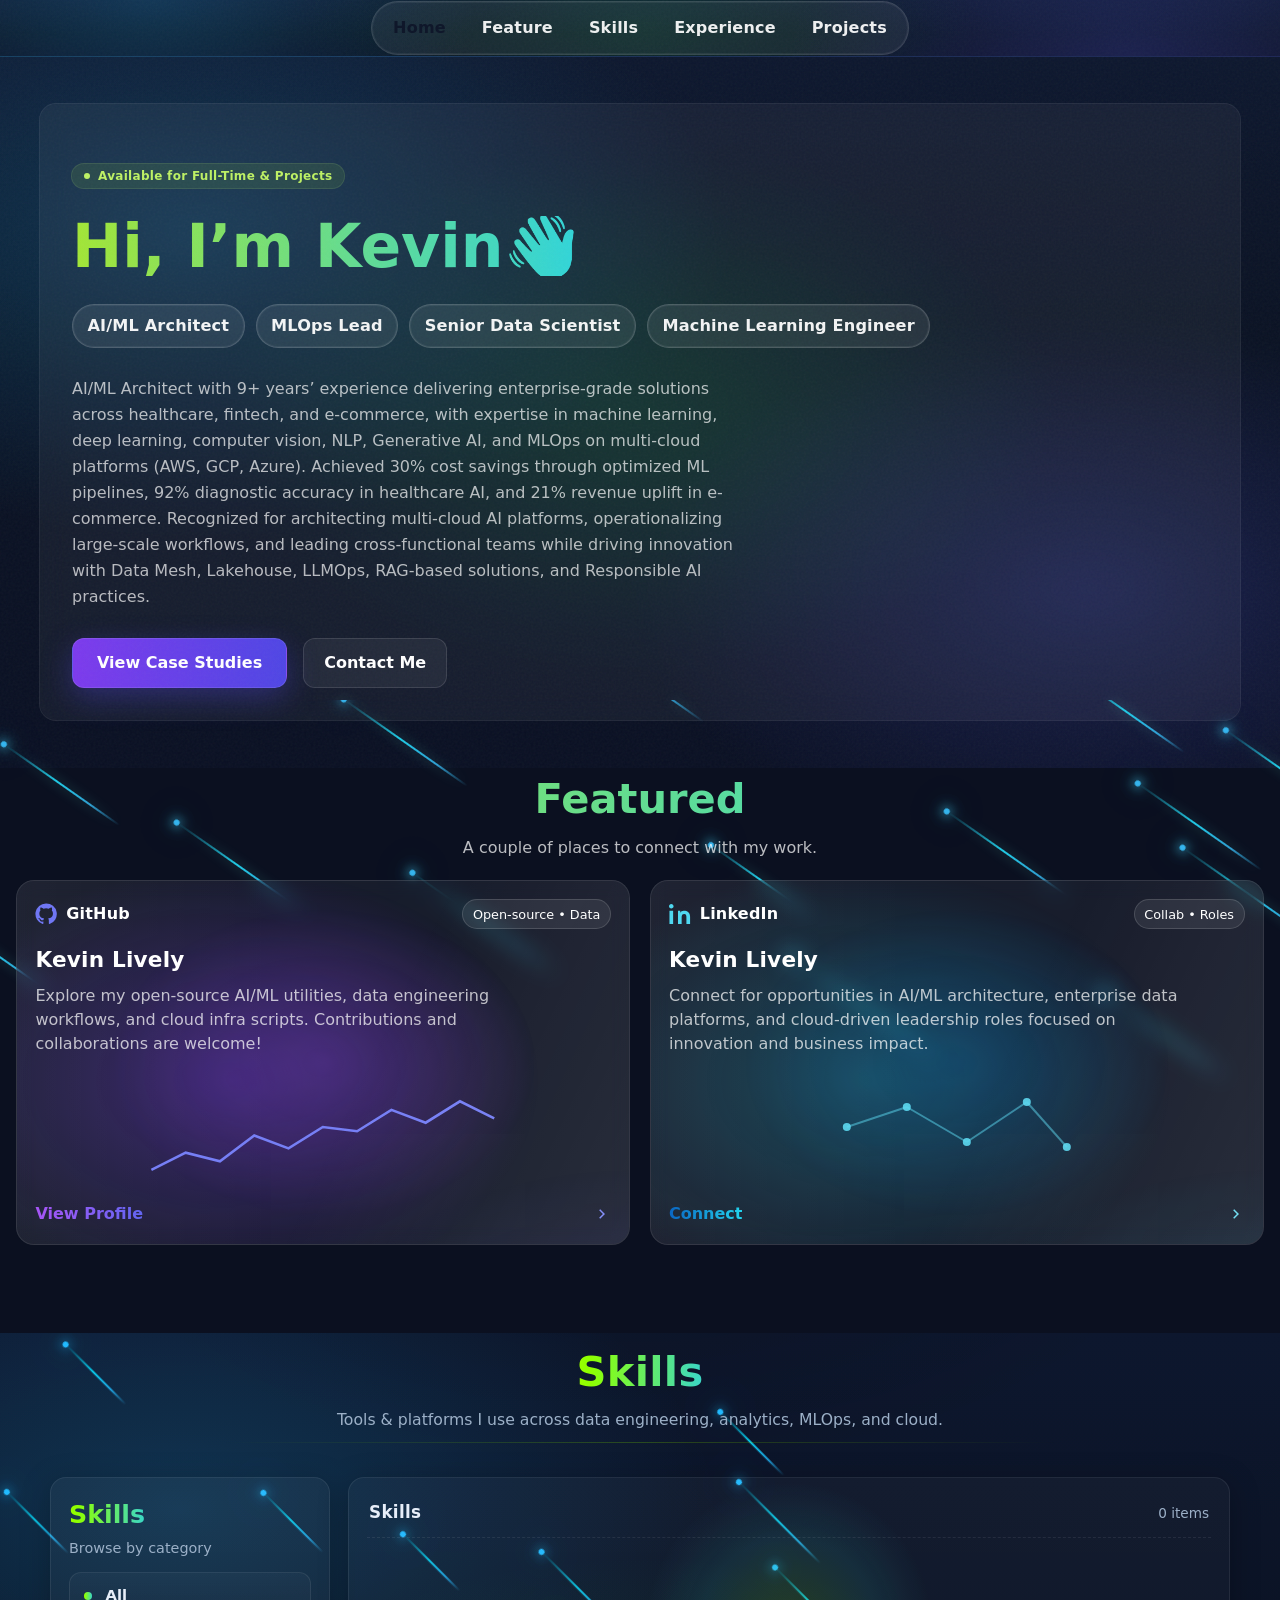
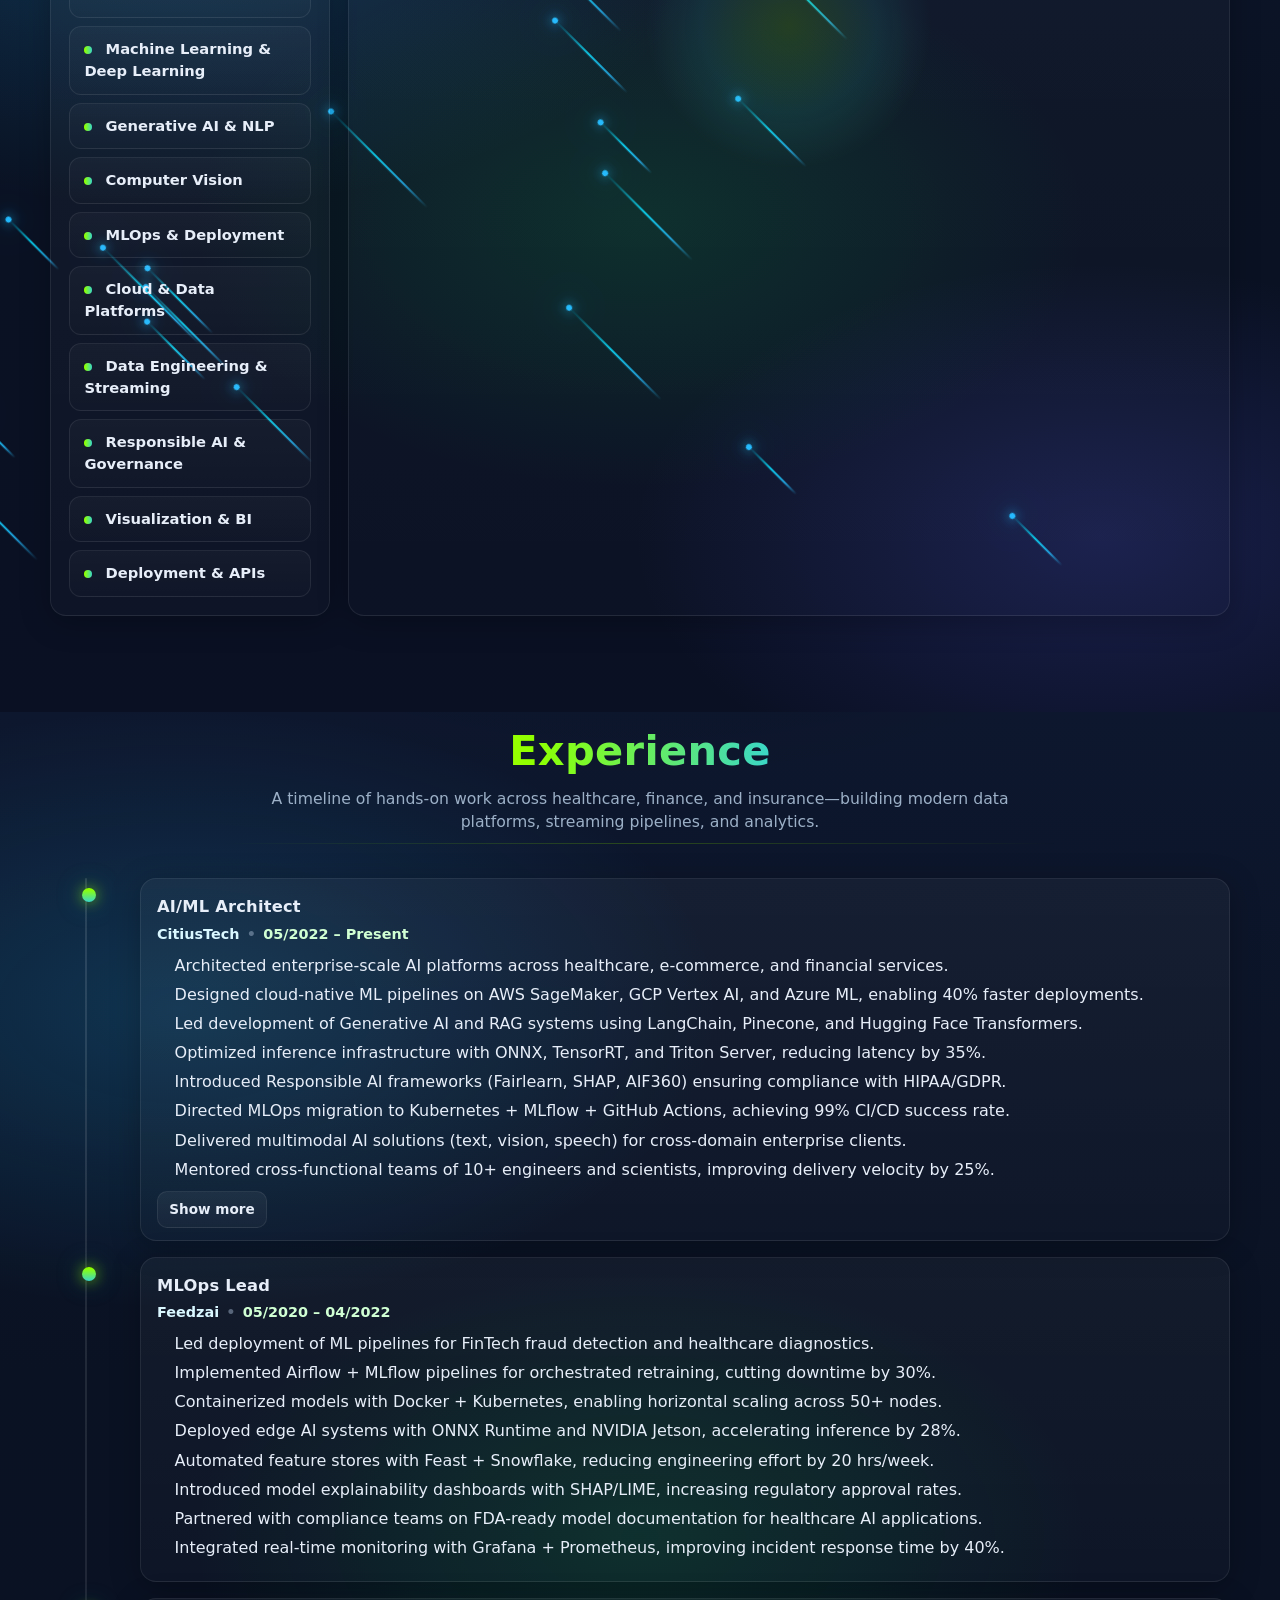
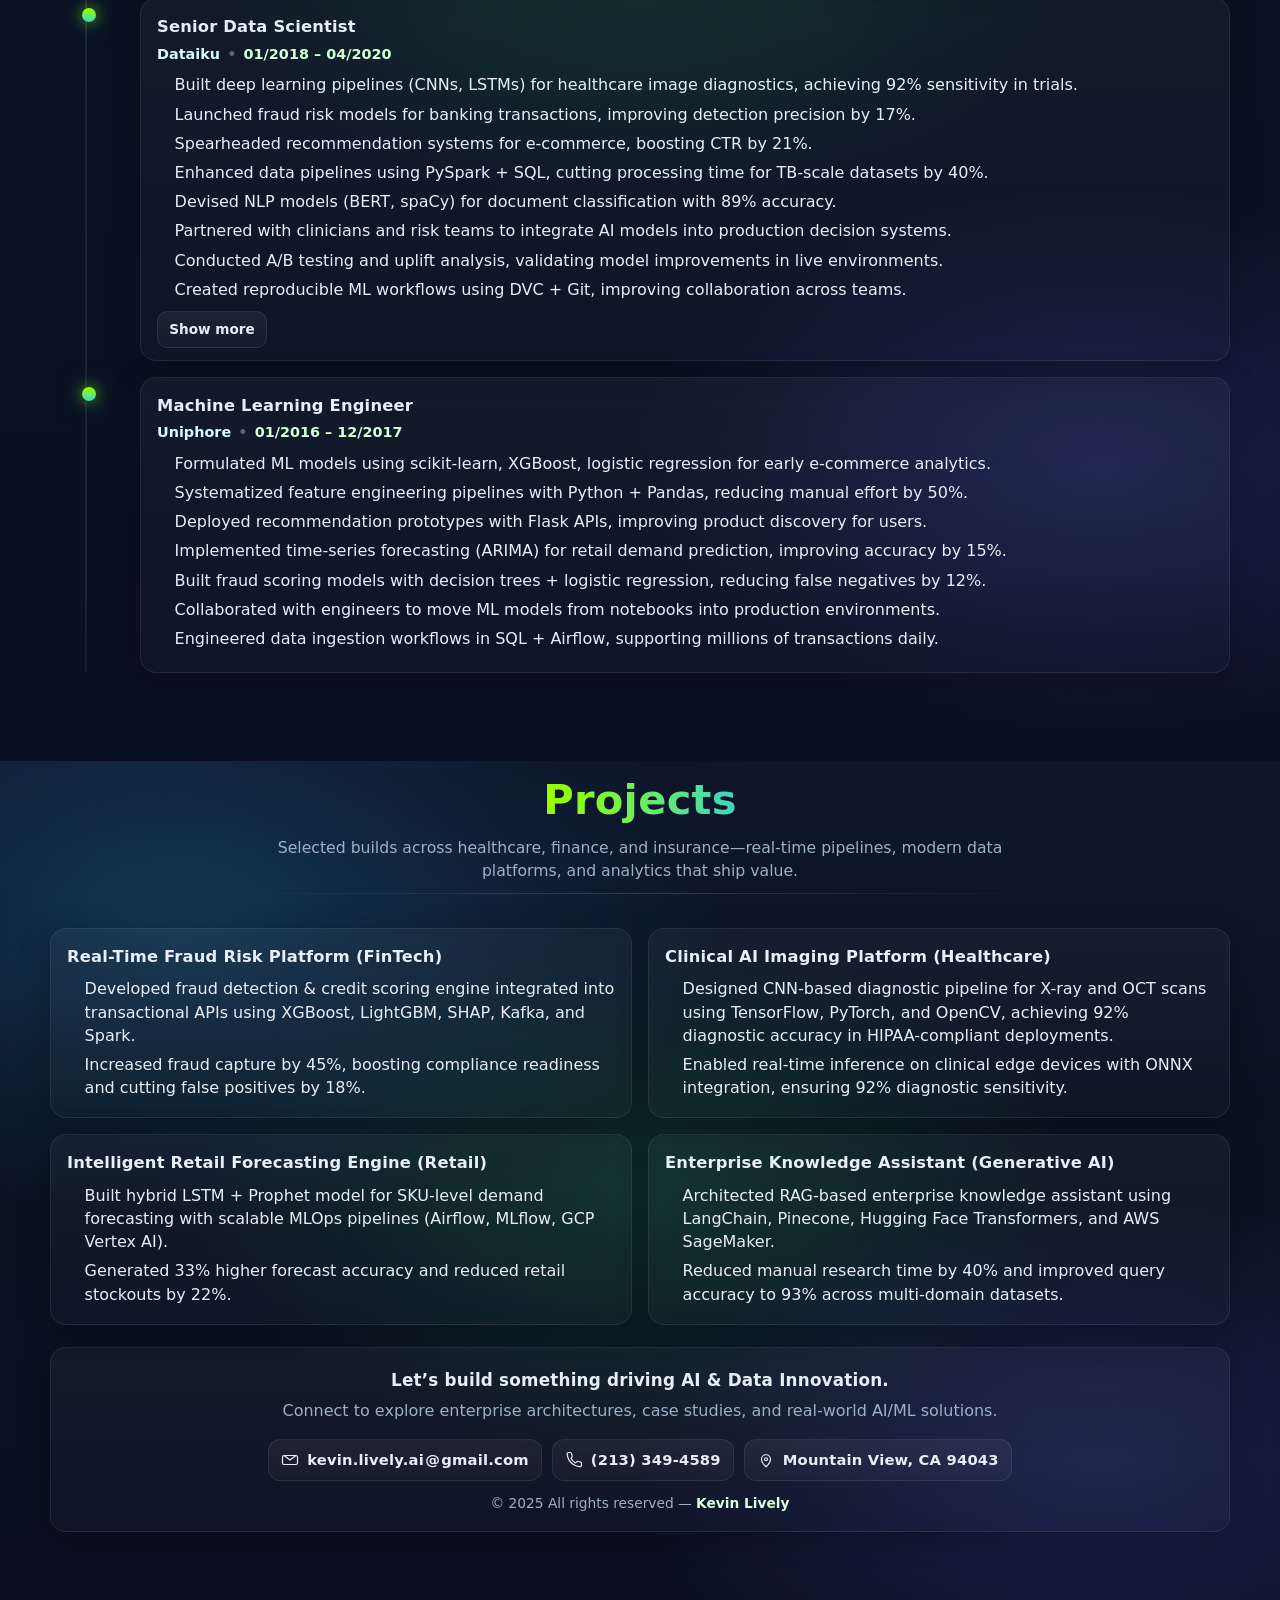
==== commit 18df7212: "Auto-generated commit" ====
--- a/browser/index.html
+++ b/browser/index.html
@@ -7,7 +7,7 @@
   <style>*,:before,:after{--tw-border-spacing-x: 0;--tw-border-spacing-y: 0;--tw-translate-x: 0;--tw-translate-y: 0;--tw-rotate: 0;--tw-skew-x: 0;--tw-skew-y: 0;--tw-scale-x: 1;--tw-scale-y: 1;--tw-pan-x: ;--tw-pan-y: ;--tw-pinch-zoom: ;--tw-scroll-snap-strictness: proximity;--tw-gradient-from-position: ;--tw-gradient-via-position: ;--tw-gradient-to-position: ;--tw-ordinal: ;--tw-slashed-zero: ;--tw-numeric-figure: ;--tw-numeric-spacing: ;--tw-numeric-fraction: ;--tw-ring-inset: ;--tw-ring-offset-width: 0px;--tw-ring-offset-color: #fff;--tw-ring-color: rgb(59 130 246 / .5);--tw-ring-offset-shadow: 0 0 #0000;--tw-ring-shadow: 0 0 #0000;--tw-shadow: 0 0 #0000;--tw-shadow-colored: 0 0 #0000;--tw-blur: ;--tw-brightness: ;--tw-contrast: ;--tw-grayscale: ;--tw-hue-rotate: ;--tw-invert: ;--tw-saturate: ;--tw-sepia: ;--tw-drop-shadow: ;--tw-backdrop-blur: ;--tw-backdrop-brightness: ;--tw-backdrop-contrast: ;--tw-backdrop-grayscale: ;--tw-backdrop-hue-rotate: ;--tw-backdrop-invert: ;--tw-backdrop-opacity: ;--tw-backdrop-saturate: ;--tw-backdrop-sepia: ;--tw-contain-size: ;--tw-contain-layout: ;--tw-contain-paint: ;--tw-contain-style: }*,:before,:after{box-sizing:border-box;border-width:0;border-style:solid;border-color:#e5e7eb}:before,:after{--tw-content: ""}html{line-height:1.5;-webkit-text-size-adjust:100%;-moz-tab-size:4;tab-size:4;font-family:ui-sans-serif,system-ui,sans-serif,"Apple Color Emoji","Segoe UI Emoji",Segoe UI Symbol,"Noto Color Emoji";font-feature-settings:normal;font-variation-settings:normal;-webkit-tap-highlight-color:transparent}body{margin:0;line-height:inherit}h1,h2,h3{font-size:inherit;font-weight:inherit}a{color:inherit;text-decoration:inherit}button{font-family:inherit;font-feature-settings:inherit;font-variation-settings:inherit;font-size:100%;font-weight:inherit;line-height:inherit;letter-spacing:inherit;color:inherit;margin:0;padding:0}button{text-transform:none}button{-webkit-appearance:button;background-color:transparent;background-image:none}h1,h2,h3,p{margin:0}ul{list-style:none;margin:0;padding:0}button{cursor:pointer}svg,canvas{display:block;vertical-align:middle}.container{width:100%}@media (min-width: 640px){.container{max-width:640px}}@media (min-width: 768px){.container{max-width:768px}}@media (min-width: 1024px){.container{max-width:1024px}}@media (min-width: 1280px){.container{max-width:1280px}}@media (min-width: 1536px){.container{max-width:1536px}}.pointer-events-none{pointer-events:none}.absolute{position:absolute}.relative{position:relative}.sticky{position:sticky}.inset-0{inset:0}.top-0{top:0}.z-50{z-index:50}.mx-auto{margin-left:auto;margin-right:auto}.block{display:block}.flex{display:flex}.inline-flex{display:inline-flex}.h-1\.5{height:.375rem}.h-14{height:3.5rem}.min-h-\[75vh\]{min-height:75vh}.w-1\.5{width:.375rem}.max-w-2xl{max-width:42rem}.max-w-7xl{max-width:80rem}@keyframes pulse{50%{opacity:.5}}.animate-pulse{animation:pulse 2s cubic-bezier(.4,0,.6,1) infinite}.flex-wrap{flex-wrap:wrap}.items-center{align-items:center}.justify-center{justify-content:center}.gap-2{gap:.5rem}.gap-4{gap:1rem}.space-y-6>:not([hidden])~:not([hidden]){--tw-space-y-reverse: 0;margin-top:calc(1.5rem * calc(1 - var(--tw-space-y-reverse)));margin-bottom:calc(1.5rem * var(--tw-space-y-reverse))}.overflow-hidden{overflow:hidden}.text-balance{text-wrap:balance}.rounded-2xl{border-radius:1rem}.rounded-full{border-radius:9999px}.bg-lime-300{--tw-bg-opacity: 1;background-color:rgb(190 242 100 / var(--tw-bg-opacity, 1))}.bg-lime-400\/10{background-color:#a3e6351a}.bg-slate-900{--tw-bg-opacity: 1;background-color:rgb(15 23 42 / var(--tw-bg-opacity, 1))}.bg-white\/5{background-color:#ffffff0d}.bg-\[radial-gradient\(360px_260px_at_var\(--mx\,50\%\)_var\(--my\,50\%\)\,rgba\(163\,230\,53\,0\.12\)\,transparent_60\%\)\]{background-image:radial-gradient(360px 260px at var(--mx,50%) var(--my,50%),rgba(163,230,53,.12),transparent 60%)}.bg-gradient-to-r{background-image:linear-gradient(to right,var(--tw-gradient-stops))}.from-lime-400{--tw-gradient-from: #a3e635 var(--tw-gradient-from-position);--tw-gradient-to: rgb(163 230 53 / 0) var(--tw-gradient-to-position);--tw-gradient-stops: var(--tw-gradient-from), var(--tw-gradient-to)}.via-cyan-400{--tw-gradient-to: rgb(34 211 238 / 0) var(--tw-gradient-to-position);--tw-gradient-stops: var(--tw-gradient-from), #22d3ee var(--tw-gradient-via-position), var(--tw-gradient-to)}.to-indigo-400{--tw-gradient-to: #818cf8 var(--tw-gradient-to-position)}.bg-clip-text{background-clip:text}.p-6{padding:1.5rem}.px-3{padding-left:.75rem;padding-right:.75rem}.px-4{padding-left:1rem;padding-right:1rem}.px-6{padding-left:1.5rem;padding-right:1.5rem}.py-1{padding-top:.25rem;padding-bottom:.25rem}.py-10{padding-top:2.5rem;padding-bottom:2.5rem}.text-4xl{font-size:2.25rem;line-height:2.5rem}.text-xs{font-size:.75rem;line-height:1rem}.font-extrabold{font-weight:800}.font-semibold{font-weight:600}.leading-relaxed{line-height:1.625}.leading-tight{line-height:1.25}.tracking-wide{letter-spacing:.025em}.text-lime-300{--tw-text-opacity: 1;color:rgb(190 242 100 / var(--tw-text-opacity, 1))}.text-transparent{color:transparent}.text-white{--tw-text-opacity: 1;color:rgb(255 255 255 / var(--tw-text-opacity, 1))}.text-white\/70{color:#ffffffb3}.opacity-0{opacity:0}.ring-1{--tw-ring-offset-shadow: var(--tw-ring-inset) 0 0 0 var(--tw-ring-offset-width) var(--tw-ring-offset-color);--tw-ring-shadow: var(--tw-ring-inset) 0 0 0 calc(1px + var(--tw-ring-offset-width)) var(--tw-ring-color);box-shadow:var(--tw-ring-offset-shadow),var(--tw-ring-shadow),var(--tw-shadow, 0 0 #0000)}.ring-lime-300\/20{--tw-ring-color: rgb(190 242 100 / .2)}.ring-white\/10{--tw-ring-color: rgb(255 255 255 / .1)}.backdrop-blur-md{--tw-backdrop-blur: blur(12px);-webkit-backdrop-filter:var(--tw-backdrop-blur) var(--tw-backdrop-brightness) var(--tw-backdrop-contrast) var(--tw-backdrop-grayscale) var(--tw-backdrop-hue-rotate) var(--tw-backdrop-invert) var(--tw-backdrop-opacity) var(--tw-backdrop-saturate) var(--tw-backdrop-sepia);backdrop-filter:var(--tw-backdrop-blur) var(--tw-backdrop-brightness) var(--tw-backdrop-contrast) var(--tw-backdrop-grayscale) var(--tw-backdrop-hue-rotate) var(--tw-backdrop-invert) var(--tw-backdrop-opacity) var(--tw-backdrop-saturate) var(--tw-backdrop-sepia)}.transition{transition-property:color,background-color,border-color,text-decoration-color,fill,stroke,opacity,box-shadow,transform,filter,backdrop-filter;transition-timing-function:cubic-bezier(.4,0,.2,1);transition-duration:.15s}@media (min-width: 640px){.sm\:text-5xl{font-size:3rem;line-height:1}}@media (min-width: 1024px){.lg\:space-y-7>:not([hidden])~:not([hidden]){--tw-space-y-reverse: 0;margin-top:calc(1.75rem * calc(1 - var(--tw-space-y-reverse)));margin-bottom:calc(1.75rem * var(--tw-space-y-reverse))}.lg\:p-8{padding:2rem}.lg\:px-10{padding-left:2.5rem;padding-right:2.5rem}.lg\:px-8{padding-left:2rem;padding-right:2rem}.lg\:py-12{padding-top:3rem;padding-bottom:3rem}.lg\:text-6xl{font-size:3.75rem;line-height:1}.group:hover .lg\:group-hover\:opacity-100{opacity:1}}
 </style><link rel="stylesheet" href="styles-2IYGHXSJ.css" media="print" onload="this.media='all'"><noscript><link rel="stylesheet" href="styles-2IYGHXSJ.css"></noscript><style ng-app-id="ng">[_nghost-ng-c4235665012]{display:block}.site-nav[_ngcontent-ng-c4235665012]{position:sticky;top:0;backdrop-filter:blur(8px);-webkit-backdrop-filter:blur(8px);z-index:50}.nav-bg[_ngcontent-ng-c4235665012]{position:absolute;inset:0;z-index:-1}.bg-aurora[_ngcontent-ng-c4235665012]{position:absolute;inset:0;background:radial-gradient(540px 320px at 12% 0%,rgba(56,189,248,.18),transparent 60%),radial-gradient(520px 300px at 88% 100%,rgba(99,102,241,.18),transparent 65%),radial-gradient(480px 280px at 50% 50%,rgba(34,197,94,.12),transparent 70%),linear-gradient(180deg,#0f172a,#0b1220 60%,#0b1020);animation:_ngcontent-ng-c4235665012_aurora-pan 26s ease-in-out infinite alternate;filter:saturate(120%)}@keyframes _ngcontent-ng-c4235665012_aurora-pan{0%{transform:translate3d(-1%,-2%,0) scale(1.02)}50%{transform:translate3d(1%,1%,0) scale(1.03)}to{transform:translate3d(-.5%,2%,0) scale(1.01)}}.bg-noise[_ngcontent-ng-c4235665012]{position:absolute;inset:0;opacity:.06;mix-blend:overlay;pointer-events:none;background-image:url("data:image/svg+xml;utf8,  <svg xmlns='http://www.w3.org/2000/svg' width='120' height='120' viewBox='0 0 120 120'>    <filter id='n'><feTurbulence type='fractalNoise' baseFrequency='0.8' numOctaves='2' stitchTiles='stitch'/></filter>    <rect width='120' height='120' filter='url(%23n)' opacity='0.75'/>  </svg>");background-size:220px 220px;animation:_ngcontent-ng-c4235665012_noiseShift 1.6s steps(2) infinite}@keyframes _ngcontent-ng-c4235665012_noiseShift{to{transform:translate3d(1px,0,0)}}.bottom-hairline[_ngcontent-ng-c4235665012]{position:absolute;left:0;right:0;bottom:-1px;height:1px;background:linear-gradient(90deg,#a3e63559,#22d3ee59);opacity:.6}.progress-track[_ngcontent-ng-c4235665012]{position:absolute;left:0;right:0;top:0;height:2px}.progress-bar[_ngcontent-ng-c4235665012]{height:100%;background-image:linear-gradient(90deg,#a3e635,#22d3ee);box-shadow:0 0 12px #22d3ee73;transition:width .12s ease}.container[_ngcontent-ng-c4235665012]{max-width:1200px}.nav-list-wrap[_ngcontent-ng-c4235665012]{position:relative;display:inline-flex}.nav-list[_ngcontent-ng-c4235665012]{display:flex;align-items:center;gap:.35rem;padding:.35rem;border-radius:9999px;margin:0;background:#ffffff0f;border:1px solid rgba(255,255,255,.12);box-shadow:inset 0 0 0 1px #ffffff0f}.nav-list[_ngcontent-ng-c4235665012] > li[_ngcontent-ng-c4235665012]{list-style:none;position:relative;z-index:1}.nav-pill[_ngcontent-ng-c4235665012]:hover{transform:translateY(-1px);background:#ffffff1a}.nav-pill.is-active[_ngcontent-ng-c4235665012]{color:#0b0f14}.nav-indicator[_ngcontent-ng-c4235665012]{position:absolute;left:0;bottom:.35rem;height:calc(100% - .7rem);border-radius:9999px;z-index:0;opacity:0;width:0;background:linear-gradient(90deg,#a3e635,#22d3ee);box-shadow:0 8px 24px #22d3ee59;transition:transform .28s cubic-bezier(.2,.8,.2,1),width .28s cubic-bezier(.2,.8,.2,1),opacity .2s ease}@media (max-width: 768px){.nav-list[_ngcontent-ng-c4235665012]{overflow-x:auto;-webkit-overflow-scrolling:touch}.nav-list[_ngcontent-ng-c4235665012]::-webkit-scrollbar{display:none}}@media (prefers-reduced-motion: reduce){.bg-aurora[_ngcontent-ng-c4235665012], .bg-noise[_ngcontent-ng-c4235665012]{animation:none!important}}.nav-pill[_ngcontent-ng-c4235665012]{padding:.55rem .95rem;border-radius:9999px;font-weight:700;letter-spacing:.2px;color:#ffffffeb;background:transparent;transition:transform .18s ease,background .18s ease,color .18s ease}.nav-pill[_ngcontent-ng-c4235665012]:hover{transform:translateY(-1px);background:#6366f11f;color:#e0f2fe}.nav-pill.is-active[_ngcontent-ng-c4235665012]{color:#0f172a}.nav-indicator[_ngcontent-ng-c4235665012]{position:absolute;left:0;bottom:.35rem;height:calc(100% - .7rem);border-radius:9999px;z-index:0;opacity:0;width:0;background:linear-gradient(90deg,#38bdf8,#6366f1);box-shadow:0 8px 24px #6366f159;transition:transform .28s cubic-bezier(.2,.8,.2,1),width .28s cubic-bezier(.2,.8,.2,1),opacity .2s ease}.progress-bar[_ngcontent-ng-c4235665012]{height:100%;background-image:linear-gradient(90deg,#38bdf8,#6366f1);box-shadow:0 0 12px #22c55e73;transition:width .12s ease}.bottom-hairline[_ngcontent-ng-c4235665012]{position:absolute;left:0;right:0;bottom:-1px;height:1px;background:linear-gradient(90deg,#38bdf859,#6366f159);opacity:.6}</style><style ng-app-id="ng">[_nghost-ng-c4273461432]{display:block}.left-spotlight[_ngcontent-ng-c4273461432]{--mx: 50%;--my: 50%}.bg-aurora[_ngcontent-ng-c4273461432]{position:absolute;inset:0;background:radial-gradient(900px 500px at 15% 25%,rgba(56,189,248,.18),transparent 60%),radial-gradient(700px 420px at 85% 75%,rgba(99,102,241,.18),transparent 65%),radial-gradient(600px 380px at 50% 50%,rgba(34,197,94,.14),transparent 70%),linear-gradient(180deg,#0f172a,#0b1220 40%,#0b1020);animation:_ngcontent-ng-c4273461432_aurora-pan 26s ease-in-out infinite alternate;filter:saturate(120%)}@keyframes _ngcontent-ng-c4273461432_aurora-pan{0%{transform:translate3d(-2%,-2%,0) scale(1.02)}50%{transform:translate3d(2%,1%,0) scale(1.04)}to{transform:translate3d(-1%,3%,0) scale(1.01)}}.bg-noise[_ngcontent-ng-c4273461432]{position:absolute;inset:0;pointer-events:none;opacity:.06;mix-blend:overlay;background-image:url("data:image/svg+xml;utf8,  <svg xmlns='http://www.w3.org/2000/svg' width='120' height='120' viewBox='0 0 120 120'>    <filter id='n'><feTurbulence type='fractalNoise' baseFrequency='0.8' numOctaves='2' stitchTiles='stitch'/></filter>    <rect width='120' height='120' filter='url(%23n)' opacity='0.75'/>  </svg>");background-size:220px 220px;animation:_ngcontent-ng-c4273461432_noiseShift 1.6s steps(2) infinite}@keyframes _ngcontent-ng-c4273461432_noiseShift{to{transform:translate3d(1px,0,0)}}.btn-primary[_ngcontent-ng-c4273461432]{position:relative;display:inline-flex;align-items:center;justify-content:center;padding:12px 24px;border-radius:12px;font-weight:600;background-image:linear-gradient(90deg,#7c3aed,#4f46e5);color:#fff;box-shadow:0 10px 30px #4f46e559;border:1px solid rgba(255,255,255,.1);transition:transform .2s ease,box-shadow .2s ease,background-position .2s ease;overflow:hidden}.btn-primary[_ngcontent-ng-c4273461432]:hover{transform:translateY(-1px);box-shadow:0 14px 36px #4f46e573}.btn-primary[_ngcontent-ng-c4273461432]:after{content:"";position:absolute;inset:0;background:linear-gradient(110deg,transparent,rgba(255,255,255,.28),transparent);background-size:200% 100%;opacity:0;transition:opacity .3s ease}.btn-primary[_ngcontent-ng-c4273461432]:hover:after{opacity:.7;animation:_ngcontent-ng-c4273461432_sheen 1.2s linear infinite}.btn-ghost[_ngcontent-ng-c4273461432]{display:inline-flex;align-items:center;justify-content:center;padding:12px 20px;border-radius:12px;font-weight:600;background:#ffffff0f;color:#fff;border:1px solid rgba(255,255,255,.12);transition:background .2s ease,transform .2s ease}.btn-ghost[_ngcontent-ng-c4273461432]:hover{background:#ffffff1f;transform:translateY(-1px)}@keyframes _ngcontent-ng-c4273461432_sheen{to{background-position-x:150%}}.roles[_ngcontent-ng-c4273461432]{display:flex;flex-wrap:wrap;gap:.6rem .7rem;margin:.2rem 0 0;padding:0;list-style:none}.roles[_ngcontent-ng-c4273461432]   li[_ngcontent-ng-c4273461432]{padding:.55rem .9rem;border-radius:9999px;background:#ffffff14;color:#fffffff2;border:1px solid rgba(255,255,255,.16);box-shadow:inset 0 0 0 1px #ffffff0f;font-weight:700;letter-spacing:.15px;font-size:clamp(.9rem,.85rem + .2vw,1.05rem)}.contact-popover[_ngcontent-ng-c4273461432]{position:absolute;left:0;top:100%;margin-top:.5rem;z-index:50;background:#111827eb;-webkit-backdrop-filter:blur(8px);backdrop-filter:blur(8px);border:1px solid rgba(255,255,255,.12);border-radius:12px;padding:.6rem;min-width:260px;box-shadow:0 20px 60px #00000059}.contact-item[_ngcontent-ng-c4273461432]{display:block;color:#fff;text-decoration:none;padding:.5rem .6rem;border-radius:10px;font-weight:600}.contact-item[_ngcontent-ng-c4273461432]:hover{background:#ffffff14}@media (prefers-reduced-motion: reduce){.bg-aurora[_ngcontent-ng-c4273461432], .bg-noise[_ngcontent-ng-c4273461432]{animation:none!important}}.bg-aurora[_ngcontent-ng-c4273461432]{z-index:0}.bg-particles[_ngcontent-ng-c4273461432]{position:absolute;inset:0;width:100%;height:100%;z-index:1}.bg-noise[_ngcontent-ng-c4273461432]{z-index:2}#hero[_ngcontent-ng-c4273461432]{isolation:isolate}@media (prefers-reduced-motion: reduce){.bg-particles[_ngcontent-ng-c4273461432]{opacity:.8}}</style><style ng-app-id="ng">.feature-wrap[_ngcontent-ng-c546981695]{position:relative;padding:0 1rem 5.5rem;background:#0b1020}.feature-bg[_ngcontent-ng-c546981695]{position:absolute;inset:0;pointer-events:none;z-index:0}.feature-head[_ngcontent-ng-c546981695], .feature-grid[_ngcontent-ng-c546981695]{position:relative;z-index:1}.bg-aurora[_ngcontent-ng-c546981695]{position:absolute;inset:0;background:radial-gradient(900px 500px at 14% 18%,rgba(56,189,248,.18),transparent 60%),radial-gradient(720px 420px at 86% 82%,rgba(99,102,241,.18),transparent 65%),radial-gradient(640px 380px at 50% 50%,rgba(34,197,94,.14),transparent 70%),linear-gradient(180deg,#0f172a,#0b1220 40%,#0b1020);animation:_ngcontent-ng-c546981695_aurora-pan 26s ease-in-out infinite alternate;filter:saturate(120%)}@keyframes _ngcontent-ng-c546981695_aurora-pan{0%{transform:translate3d(-2%,-2%,0) scale(1.02)}50%{transform:translate3d(2%,1%,0) scale(1.04)}to{transform:translate3d(-1%,3%,0) scale(1.01)}}.bg-noise[_ngcontent-ng-c546981695]{position:absolute;inset:0;pointer-events:none;opacity:.06;mix-blend:overlay;background-image:url("data:image/svg+xml;utf8,  <svg xmlns='http://www.w3.org/2000/svg' width='120' height='120' viewBox='0 0 120 120'>    <filter id='n'><feTurbulence type='fractalNoise' baseFrequency='0.8' numOctaves='2' stitchTiles='stitch'/></filter>    <rect width='120' height='120' filter='url(%23n)' opacity='0.75'/>  </svg>");background-size:220px 220px;animation:_ngcontent-ng-c546981695_noiseShift 1.6s steps(2) infinite}@keyframes _ngcontent-ng-c546981695_noiseShift{to{transform:translate3d(1px,0,0)}}.meteors[_ngcontent-ng-c546981695]{position:absolute;inset:-12%;overflow:hidden;filter:drop-shadow(0 0 6px rgba(94,234,212,.45))}.meteors[_ngcontent-ng-c546981695]   li[_ngcontent-ng-c546981695]{position:absolute;list-style:none;top:var(--top);right:var(--right);width:var(--len, 160px);height:2px;border-radius:9999px;transform:rotate(35deg) translateZ(0);background:linear-gradient(270deg,#0000,#38bdf8d9 25%,#22d3ee 55%,#0000);animation:_ngcontent-ng-c546981695_feature-meteor var(--dur, 12s) var(--delay, 0s) linear infinite;opacity:.95}.meteors[_ngcontent-ng-c546981695]   li[_ngcontent-ng-c546981695]:before{content:"";position:absolute;left:-4px;top:-2px;width:6px;height:6px;border-radius:9999px;background:#38bdf8;box-shadow:0 0 10px #38bdf8e6,0 0 20px #22d3eeb3,0 0 36px #22d3ee8c}@keyframes _ngcontent-ng-c546981695_feature-meteor{0%{transform:translateZ(0) rotate(35deg);opacity:0}8%{opacity:1}92%{opacity:1}to{transform:translate3d(-80vmax,80vmax,0) rotate(35deg);opacity:0}}.meteors[_ngcontent-ng-c546981695]   li[_ngcontent-ng-c546981695]:nth-child(1){--top:-6%;--right: 5%;--len:160px;--dur:6.5s;--delay:0s}.meteors[_ngcontent-ng-c546981695]   li[_ngcontent-ng-c546981695]:nth-child(2){--top: 2%;--right:15%;--len:130px;--dur:7.2s;--delay:1s}.meteors[_ngcontent-ng-c546981695]   li[_ngcontent-ng-c546981695]:nth-child(3){--top:-8%;--right:28%;--len:180px;--dur:6.8s;--delay:2.2s}.meteors[_ngcontent-ng-c546981695]   li[_ngcontent-ng-c546981695]:nth-child(4){--top:10%;--right: 5%;--len:140px;--dur:7.8s;--delay:.8s}.meteors[_ngcontent-ng-c546981695]   li[_ngcontent-ng-c546981695]:nth-child(5){--top:-4%;--right:45%;--len:170px;--dur:6.2s;--delay:1.6s}.meteors[_ngcontent-ng-c546981695]   li[_ngcontent-ng-c546981695]:nth-child(6){--top: 6%;--right:60%;--len:150px;--dur:7.4s;--delay:.3s}.meteors[_ngcontent-ng-c546981695]   li[_ngcontent-ng-c546981695]:nth-child(7){--top:-9%;--right:72%;--len:190px;--dur:6.6s;--delay:2.7s}.meteors[_ngcontent-ng-c546981695]   li[_ngcontent-ng-c546981695]:nth-child(8){--top:12%;--right:82%;--len:140px;--dur:7.6s;--delay:1.1s}.meteors[_ngcontent-ng-c546981695]   li[_ngcontent-ng-c546981695]:nth-child(9){--top:-7%;--right:90%;--len:160px;--dur:6.9s;--delay:3.2s}.meteors[_ngcontent-ng-c546981695]   li[_ngcontent-ng-c546981695]:nth-child(10){--top:18%;--right:10%;--len:150px;--dur:7.9s;--delay:2s}.meteors[_ngcontent-ng-c546981695]   li[_ngcontent-ng-c546981695]:nth-child(11){--top:28%;--right: 6%;--len:170px;--dur:7.1s;--delay:.7s}.meteors[_ngcontent-ng-c546981695]   li[_ngcontent-ng-c546981695]:nth-child(12){--top:22%;--right:22%;--len:150px;--dur:8s;--delay:2.1s}.meteors[_ngcontent-ng-c546981695]   li[_ngcontent-ng-c546981695]:nth-child(13){--top:26%;--right:38%;--len:130px;--dur:7.2s;--delay:1.2s}.meteors[_ngcontent-ng-c546981695]   li[_ngcontent-ng-c546981695]:nth-child(14){--top:32%;--right:54%;--len:180px;--dur:6.6s;--delay:2.8s}.meteors[_ngcontent-ng-c546981695]   li[_ngcontent-ng-c546981695]:nth-child(15){--top:24%;--right:70%;--len:160px;--dur:7.4s;--delay:1.6s}.meteors[_ngcontent-ng-c546981695]   li[_ngcontent-ng-c546981695]:nth-child(16){--top:36%;--right:86%;--len:150px;--dur:7.7s;--delay:.9s}.meteors[_ngcontent-ng-c546981695]   li[_ngcontent-ng-c546981695]:nth-child(17){--top:48%;--right:12%;--len:150px;--dur:7.6s;--delay:1.3s}.meteors[_ngcontent-ng-c546981695]   li[_ngcontent-ng-c546981695]:nth-child(18){--top:44%;--right:30%;--len:180px;--dur:6.9s;--delay:2.4s}.feature-head[_ngcontent-ng-c546981695]{text-align:center;margin-bottom:1.25rem}.feature-head[_ngcontent-ng-c546981695]   h2[_ngcontent-ng-c546981695]{margin:0;font-weight:900;font-size:clamp(1.8rem,1.2rem + 2.4vw,2.6rem);background-image:linear-gradient(90deg,#a3e635,#22d3ee);-webkit-background-clip:text;background-clip:text;color:transparent}.feature-head[_ngcontent-ng-c546981695]   p[_ngcontent-ng-c546981695]{margin-top:.35rem;color:#ffffffb8}.feature-grid[_ngcontent-ng-c546981695]{display:grid;gap:1rem;grid-template-columns:1fr}@media (min-width: 900px){.feature-grid[_ngcontent-ng-c546981695]{grid-template-columns:1fr 1fr;gap:1.2rem}}.card[_ngcontent-ng-c546981695]{--a1:#7c3aed;--a2:#4f46e5;--glow: rgba(124,58,237,.28);position:relative;display:flex;flex-direction:column;gap:.9rem;padding:1.15rem;border-radius:18px;color:#fff;text-decoration:none;background:#ffffff0e;border:1px solid rgba(255,255,255,.12);-webkit-backdrop-filter:blur(10px);backdrop-filter:blur(10px);overflow:hidden;transform-style:preserve-3d;isolation:isolate;transition:box-shadow .25s ease,transform .25s ease}.card[_ngcontent-ng-c546981695]:hover{box-shadow:0 18px 60px #00000059}.accent-gh[_ngcontent-ng-c546981695]{--a1:#a855f7;--a2:#6366f1;--glow: rgba(124,58,237,.35)}.accent-li[_ngcontent-ng-c546981695]{--a1:#0A66C2;--a2:#22d3ee;--glow: rgba(34,211,238,.25)}.card[_ngcontent-ng-c546981695]:before{content:"";position:absolute;inset:0;pointer-events:none;z-index:-1;background:radial-gradient(520px 360px at 35% 55%,var(--glow) 0%,transparent 60%),linear-gradient(90deg,rgba(255,255,255,.04) 0%,transparent 42%);opacity:.95}.card[_ngcontent-ng-c546981695]:after{content:"";position:absolute;inset:0;pointer-events:none;background:linear-gradient(115deg,transparent 55%,rgba(255,255,255,.05) 72%,rgba(255,255,255,.12) 100%);opacity:.6}.ambient-glow[_ngcontent-ng-c546981695]{position:absolute;inset:-22%;z-index:-2;opacity:.85;background:radial-gradient(360px 260px at var(--mx,50%) var(--my,50%),color-mix(in oklab,var(--a1) 28%,transparent) 0%,transparent 60%),radial-gradient(520px 380px at 85% 120%,color-mix(in oklab,var(--a2) 20%,transparent) 0%,transparent 70%);transition:opacity .35s ease,transform .35s ease;-webkit-mask-image:linear-gradient(to bottom,transparent,#000 10%,#000 90%,transparent);mask-image:linear-gradient(to bottom,transparent,#000 10%,#000 90%,transparent)}.shine[_ngcontent-ng-c546981695]{position:absolute;inset:-10% -40%;pointer-events:none;background:linear-gradient(110deg,transparent 0%,rgba(255,255,255,.22) 18%,rgba(255,255,255,.55) 24%,rgba(255,255,255,.22) 30%,transparent 40%);transform:translate(-120%);opacity:0}.card-head[_ngcontent-ng-c546981695]{display:flex;align-items:center;justify-content:space-between;gap:.8rem}.badge[_ngcontent-ng-c546981695]{display:flex;align-items:center;gap:.55rem;font-weight:800;letter-spacing:.2px}.badge[_ngcontent-ng-c546981695]   .ico[_ngcontent-ng-c546981695]{width:22px;height:22px;color:color-mix(in oklab,var(--a2),white 10%)}.chip[_ngcontent-ng-c546981695]{font-size:.8rem;padding:.28rem .6rem;border-radius:9999px;background:#ffffff14;border:1px solid rgba(255,255,255,.14)}.card-body[_ngcontent-ng-c546981695]{display:flex;flex-direction:column;gap:.5rem}.title[_ngcontent-ng-c546981695]{font-weight:900;letter-spacing:.2px;font-size:clamp(1.1rem,.95rem + .8vw,1.35rem)}.desc[_ngcontent-ng-c546981695]{color:#ffffffb8;max-width:52ch}.parallax[_ngcontent-ng-c546981695]{position:relative;height:120px;margin-top:.2rem;color:color-mix(in oklab,var(--a2),white 15%);transform:translateZ(36px)}.graph[_ngcontent-ng-c546981695], .net[_ngcontent-ng-c546981695]{width:100%;height:100%}.card-foot[_ngcontent-ng-c546981695]{display:flex;align-items:center;justify-content:space-between;gap:.6rem}.cta[_ngcontent-ng-c546981695]{font-weight:800;background-image:linear-gradient(90deg,var(--a1),var(--a2));-webkit-background-clip:text;background-clip:text;color:transparent}.arrow[_ngcontent-ng-c546981695]{width:18px;height:18px;color:color-mix(in oklab,var(--a2),white 20%)}@media (prefers-reduced-motion: reduce){.bg-aurora[_ngcontent-ng-c546981695], .bg-noise[_ngcontent-ng-c546981695], .meteors[_ngcontent-ng-c546981695]   li[_ngcontent-ng-c546981695]{animation:none!important}}</style><style ng-app-id="ng">[_nghost-ng-c796886937]{--bg: #0b0f14;--panel: rgba(20,24,30,.65);--border: rgba(255,255,255,.08);--text: #e8eef7;--muted: #9fb0c3;--accent: #a3ff12;--accent-2: #4fd1c5;--glow: 0 10px 40px rgba(163,255,18,.14);display:block}.skills-alt-wrap[_ngcontent-ng-c796886937]{position:relative;overflow:hidden;padding:0 1rem 6rem;background:radial-gradient(900px 500px at 14% 18%,rgba(56,189,248,.18),transparent 60%),radial-gradient(720px 420px at 86% 82%,rgba(99,102,241,.18),transparent 65%),radial-gradient(640px 380px at 50% 50%,rgba(34,197,94,.14),transparent 70%),linear-gradient(180deg,#0f172a,#0b1220 40%,#0b1020);animation:_ngcontent-ng-c796886937_aurora-pan 26s ease-in-out infinite alternate;filter:saturate(120%)}.container[_ngcontent-ng-c796886937]{max-width:1180px;margin:0 auto;position:relative;z-index:1}.shooting-bg[_ngcontent-ng-c796886937]{position:absolute;inset:0;pointer-events:none;z-index:0;background:radial-gradient(900px 400px at 50% -10%,rgba(0,0,0,.18),transparent 60%)}.meteor-field[_ngcontent-ng-c796886937]{position:absolute;inset:-12%;overflow:hidden;filter:drop-shadow(0 0 6px rgba(94,234,212,.45));--speed: 1}.meteor[_ngcontent-ng-c796886937]{position:absolute;list-style:none;top:var(--top);right:var(--right);width:var(--len, 160px);height:2px;border-radius:9999px;transform:rotate(45deg) translateZ(0);will-change:transform,opacity;background:linear-gradient(270deg,#0000,#38bdf8d9 25%,#22d3ee 55%,#0000);opacity:.95;animation-name:_ngcontent-ng-c796886937_feature-meteor-rtlb;animation-duration:calc(var(--dur, 7s) * var(--speed, 1));animation-delay:var(--delay, 0s);animation-timing-function:linear;animation-iteration-count:infinite}.meteor[_ngcontent-ng-c796886937]:before{content:"";position:absolute;left:-4px;top:-2px;width:6px;height:6px;border-radius:9999px;background:#38bdf8;box-shadow:0 0 10px #38bdf8e6,0 0 20px #22d3eeb3,0 0 36px #22d3ee8c}@keyframes _ngcontent-ng-c796886937_feature-meteor-rtlb{0%{transform:translateZ(0) rotate(45deg);opacity:0}6%{opacity:1}to{transform:translate3d(-60vw,40vh,0) rotate(45deg);opacity:0}}.section-head[_ngcontent-ng-c796886937]{text-align:center;margin:0 auto 18px;padding:8px 12px 16px;max-width:860px}.section-title[_ngcontent-ng-c796886937]{margin:0;font-size:clamp(1.6rem,1rem + 2.2vw,2.6rem);font-weight:900;letter-spacing:.3px;color:var(--text)}.grad[_ngcontent-ng-c796886937]{background:linear-gradient(90deg,var(--accent),var(--accent-2));-webkit-background-clip:text;background-clip:text;color:transparent}.section-sub[_ngcontent-ng-c796886937]{margin:6px auto 10px;color:var(--muted);font-size:.98rem;line-height:1.45;max-width:720px}.section-rule[_ngcontent-ng-c796886937]{height:1px;width:100%;margin:10px auto 0;background:linear-gradient(90deg,#a3ff1200,#a3ff1299,#4fd1c500);opacity:.35}.layout[_ngcontent-ng-c796886937]{display:grid;grid-template-columns:280px 1fr;gap:18px}@media (max-width: 920px){.layout[_ngcontent-ng-c796886937]{grid-template-columns:1fr}}.glass[_ngcontent-ng-c796886937]{background:linear-gradient(180deg,#ffffff0a,#ffffff05);border:1px solid var(--border);border-radius:16px;box-shadow:0 6px 30px #00000040}.sidebar[_ngcontent-ng-c796886937]{padding:18px;position:sticky;top:24px;align-self:start}.title[_ngcontent-ng-c796886937]   h2[_ngcontent-ng-c796886937]{margin:0;font-size:clamp(1.3rem,1.1rem + .6vw,1.6rem);color:var(--text);font-weight:900}.muted[_ngcontent-ng-c796886937]{color:var(--muted);margin:4px 0 12px;font-size:.9rem}.tabs[_ngcontent-ng-c796886937]{display:flex;flex-direction:column;gap:8px}.tab[_ngcontent-ng-c796886937]{text-align:left;background:linear-gradient(180deg,#ffffff08,#ffffff03);border:1px solid var(--border);color:var(--text);font-weight:600;font-size:.92rem;padding:.7rem .9rem;border-radius:12px;transition:all .2s ease}.tab[_ngcontent-ng-c796886937]   .dot[_ngcontent-ng-c796886937]{display:inline-block;width:8px;height:8px;border-radius:999px;background:linear-gradient(90deg,var(--accent),var(--accent-2));margin-right:.5rem;vertical-align:middle}.tab[_ngcontent-ng-c796886937]:hover{border-color:#a3ff1273;box-shadow:var(--glow);transform:translateY(-1px)}.tab.active[_ngcontent-ng-c796886937]{color:#dfffe0;border-color:#a3ff12bf;background:linear-gradient(90deg,#a3ff122e,#4fd1c52e)}.panel[_ngcontent-ng-c796886937]{position:relative;padding:18px;border-radius:16px;border:1px solid var(--border);background:radial-gradient(220px 220px at var(--mx, 50%) var(--my, 20%),rgba(163,255,18,.14),rgba(79,209,197,.1) 40%,transparent 65%),linear-gradient(180deg,#ffffff08,#ffffff03);overflow:hidden}.panel-head[_ngcontent-ng-c796886937]{display:flex;align-items:center;justify-content:space-between;padding:4px 2px 12px;border-bottom:1px dashed var(--border)}.panel-title[_ngcontent-ng-c796886937]{margin:0;color:var(--text);font-size:1.05rem;font-weight:800;letter-spacing:.3px}.count[_ngcontent-ng-c796886937]{color:var(--muted);font-size:.85rem}.chip-grid[_ngcontent-ng-c796886937]{padding-top:14px;display:grid;grid-template-columns:repeat(12,1fr);gap:10px}@media (max-width: 1200px){.chip-grid[_ngcontent-ng-c796886937]{grid-template-columns:repeat(10,1fr)}}@media (max-width: 900px){.chip-grid[_ngcontent-ng-c796886937]{grid-template-columns:repeat(8,1fr)}}@media (max-width: 700px){.chip-grid[_ngcontent-ng-c796886937]{grid-template-columns:repeat(6,1fr)}}@media (max-width: 520px){.chip-grid[_ngcontent-ng-c796886937]{grid-template-columns:repeat(4,1fr)}}.chip[_ngcontent-ng-c796886937]{grid-column:span 4;position:relative;display:inline-flex;align-items:center;gap:.5rem;padding:.65rem .8rem;border-radius:12px;color:var(--text);border:1px solid var(--border);background:linear-gradient(180deg,#ffffff0a,#ffffff05);overflow:hidden;cursor:default;transition:transform .15s ease,box-shadow .15s ease,border-color .15s ease;will-change:transform}@media (min-width: 900px){.chip[_ngcontent-ng-c796886937]{grid-column:span 3}}.chip[_ngcontent-ng-c796886937]:hover{transform:translateY(-2px);border-color:#a3ff128c;box-shadow:var(--glow)}.chip[_ngcontent-ng-c796886937]:active{transform:translateY(0)}.ico[_ngcontent-ng-c796886937]{font-size:1rem}.label[_ngcontent-ng-c796886937]{font-weight:700;font-size:.9rem;letter-spacing:.2px}.shine[_ngcontent-ng-c796886937]{position:absolute;inset:0;background:linear-gradient(110deg,transparent 20%,rgba(255,255,255,.18) 40%,transparent 60%);transform:translate(-100%);animation:_ngcontent-ng-c796886937_gleam 2.8s linear infinite;mix-blend-mode:screen;pointer-events:none}@keyframes _ngcontent-ng-c796886937_gleam{to{transform:translate(100%)}}@keyframes _ngcontent-ng-c796886937_aurora-pan{0%{transform:translate3d(-2%,-2%,0) scale(1.02)}50%{transform:translate3d(2%,1%,0) scale(1.04)}to{transform:translate3d(-1%,3%,0) scale(1.01)}}</style><style ng-app-id="ng">[_nghost-ng-c3067959559]{--bg: #0b0f14;--panel: rgba(20,24,30,.65);--border: rgba(255,255,255,.08);--text: #e8eef7;--muted: #9fb0c3;--accent: #a3ff12;--accent-2: #4fd1c5;--glow: 0 10px 40px rgba(163,255,18,.14);display:block}.xp-wrap[_ngcontent-ng-c3067959559]{position:relative;overflow:hidden;padding:0 1rem 5.5rem;background:radial-gradient(900px 500px at 14% 18%,rgba(56,189,248,.18),transparent 60%),radial-gradient(720px 420px at 86% 82%,rgba(99,102,241,.18),transparent 65%),radial-gradient(640px 380px at 50% 50%,rgba(34,197,94,.14),transparent 70%),linear-gradient(180deg,#0f172a,#0b1220 40%,#0b1020);animation:_ngcontent-ng-c3067959559_aurora-pan 26s ease-in-out infinite alternate;filter:saturate(120%)}@keyframes _ngcontent-ng-c3067959559_aurora-pan{0%{transform:translate3d(-2%,-2%,0) scale(1.02)}50%{transform:translate3d(2%,1%,0) scale(1.04)}to{transform:translate3d(-1%,3%,0) scale(1.01)}}.container[_ngcontent-ng-c3067959559]{max-width:1180px;margin:0 auto;position:relative;z-index:1}.shooting-bg[_ngcontent-ng-c3067959559]{position:absolute;inset:0;pointer-events:none;z-index:0;background:radial-gradient(900px 400px at 50% -10%,rgba(0,0,0,.18),transparent 60%)}.meteor-field[_ngcontent-ng-c3067959559]{position:absolute;inset:-12%;overflow:hidden;filter:drop-shadow(0 0 6px rgba(94,234,212,.45));--speed: 1.2}.meteor[_ngcontent-ng-c3067959559]{position:absolute;list-style:none;top:var(--top);right:var(--right);width:var(--len, 160px);height:2px;border-radius:9999px;transform:rotate(45deg) translateZ(0);opacity:.95;background:linear-gradient(270deg,#0000,#38bdf8d9 25%,#22d3ee 55%,#0000);animation:_ngcontent-ng-c3067959559_xp-meteor calc(var(--dur, 8s) * var(--speed, 1)) linear infinite;animation-delay:var(--delay, 0s)}.meteor[_ngcontent-ng-c3067959559]:before{content:"";position:absolute;left:-4px;top:-2px;width:6px;height:6px;border-radius:9999px;background:#38bdf8;box-shadow:0 0 10px #38bdf8e6,0 0 20px #22d3eeb3,0 0 36px #22d3ee8c}@keyframes _ngcontent-ng-c3067959559_xp-meteor{0%{transform:translateZ(0) rotate(45deg);opacity:0}6%{opacity:1}to{transform:translate3d(-60vw,40vh,0) rotate(45deg);opacity:0}}.section-head[_ngcontent-ng-c3067959559]{text-align:center;margin:0 auto 18px;padding:8px 12px 16px;max-width:860px}.section-title[_ngcontent-ng-c3067959559]{margin:0;font-size:clamp(1.6rem,1rem + 2.2vw,2.6rem);font-weight:900;letter-spacing:.3px;color:var(--text)}.grad[_ngcontent-ng-c3067959559]{background:linear-gradient(90deg,var(--accent),var(--accent-2));-webkit-background-clip:text;background-clip:text;color:transparent}.section-sub[_ngcontent-ng-c3067959559]{margin:6px auto 10px;color:var(--muted);font-size:.98rem;line-height:1.45;max-width:760px}.section-rule[_ngcontent-ng-c3067959559]{height:1px;width:100%;margin:10px auto 0;background:linear-gradient(90deg,#a3ff1200,#a3ff1299,#4fd1c500);opacity:.35}.xp-grid[_ngcontent-ng-c3067959559]{display:grid;grid-template-columns:72px minmax(0,1fr);gap:18px}@media (max-width: 720px){.xp-grid[_ngcontent-ng-c3067959559]{grid-template-columns:44px minmax(0,1fr)}}.rail[_ngcontent-ng-c3067959559]{position:relative;grid-column:1}.line[_ngcontent-ng-c3067959559], .progress[_ngcontent-ng-c3067959559]{position:absolute;left:calc(50% - 1px);width:2px;border-radius:2px}.line[_ngcontent-ng-c3067959559]{top:0;bottom:0;background:linear-gradient(180deg,#ffffff1f,#ffffff0f)}.progress[_ngcontent-ng-c3067959559]{top:0;height:0%;background:linear-gradient(180deg,var(--accent),var(--accent-2));box-shadow:0 0 16px #a3ff1259}.items[_ngcontent-ng-c3067959559]{grid-column:2;display:grid;gap:16px;grid-template-columns:minmax(0,1fr);min-width:0}.xp-item[_ngcontent-ng-c3067959559]{position:relative;min-width:0}.xp-wrap[_ngcontent-ng-c3067959559]   article[_ngcontent-ng-c3067959559]{max-width:none}.xp-dot[_ngcontent-ng-c3067959559]{position:absolute;left:-58px;top:10px;width:14px;height:14px;border-radius:9999px;background:linear-gradient(180deg,var(--accent),var(--accent-2));box-shadow:0 0 14px #a3ff1299,0 0 28px #4fd1c566}@media (max-width: 720px){.xp-dot[_ngcontent-ng-c3067959559]{left:-38px}}.xp-card[_ngcontent-ng-c3067959559]{width:100%;max-width:100%;min-width:0;background:linear-gradient(180deg,#ffffff0a,#ffffff05);border:1px solid var(--border);border-radius:16px;box-shadow:0 6px 30px #00000040;padding:16px 16px 12px;color:var(--text);transform-style:preserve-3d}.xp-card[_ngcontent-ng-c3067959559], .xp-card[_ngcontent-ng-c3067959559]   *[_ngcontent-ng-c3067959559]{white-space:normal;word-break:normal;overflow-wrap:anywhere}.xp-head[_ngcontent-ng-c3067959559]{display:grid;gap:4px;margin-bottom:8px}.role[_ngcontent-ng-c3067959559]{font-weight:900;letter-spacing:.2px;font-size:1.02rem}.meta[_ngcontent-ng-c3067959559]{color:var(--muted);font-weight:600;font-size:.9rem;display:flex;align-items:center;gap:.45rem}.meta[_ngcontent-ng-c3067959559]   .sep[_ngcontent-ng-c3067959559]{opacity:.5}.company[_ngcontent-ng-c3067959559]{color:#def7ff}.period[_ngcontent-ng-c3067959559]{color:#d7ffd9}.points[_ngcontent-ng-c3067959559]{margin:8px 0 10px;padding-left:1.1rem;display:grid;gap:6px}.points[_ngcontent-ng-c3067959559]   li[_ngcontent-ng-c3067959559]{line-height:1.45}.points[_ngcontent-ng-c3067959559]   li[_ngcontent-ng-c3067959559]::marker{color:#a3ff12d9}.toggle[_ngcontent-ng-c3067959559]{appearance:none;background:linear-gradient(180deg,#ffffff0f,#ffffff08);border:1px solid var(--border);color:var(--text);font-weight:700;font-size:.85rem;padding:.45rem .7rem;border-radius:10px;transition:all .2s ease}.toggle[_ngcontent-ng-c3067959559]:hover{border-color:#a3ff128c;box-shadow:var(--glow);transform:translateY(-1px)}.toggle[_ngcontent-ng-c3067959559]:focus{outline:2px solid var(--accent);outline-offset:2px}</style><style ng-app-id="ng">[_nghost-ng-c2018406726]{--bg: #0b0f14;--panel: rgba(20,24,30,.65);--border: rgba(255,255,255,.08);--text: #e8eef7;--muted: #9fb0c3;--accent: #a3ff12;--accent-2: #4fd1c5;--glow: 0 10px 40px rgba(163,255,18,.14);display:block}#projects[_ngcontent-ng-c2018406726]{scroll-margin-top:80px}.prj-wrap[_ngcontent-ng-c2018406726]{position:relative;overflow:hidden;padding:0 1rem 5.5rem;background:radial-gradient(900px 500px at 14% 18%,rgba(56,189,248,.18),transparent 60%),radial-gradient(720px 420px at 86% 82%,rgba(99,102,241,.18),transparent 65%),radial-gradient(640px 380px at 50% 50%,rgba(34,197,94,.14),transparent 70%),linear-gradient(180deg,#0f172a,#0b1220 40%,#0b1020);animation:_ngcontent-ng-c2018406726_aurora-pan 26s ease-in-out infinite alternate;filter:saturate(115%)}@keyframes _ngcontent-ng-c2018406726_aurora-pan{0%{transform:translate3d(-2%,-2%,0) scale(1.02)}50%{transform:translate3d(2%,1%,0) scale(1.04)}to{transform:translate3d(-1%,3%,0) scale(1.01)}}.container[_ngcontent-ng-c2018406726]{max-width:1180px;margin:0 auto;position:relative;z-index:1}.section-head[_ngcontent-ng-c2018406726]{text-align:center;margin:0 auto 18px;padding:8px 12px 16px;max-width:860px}.section-title[_ngcontent-ng-c2018406726]{margin:0;font-size:clamp(1.6rem,1rem + 2.2vw,2.6rem);font-weight:900;letter-spacing:.3px;color:var(--text)}.grad[_ngcontent-ng-c2018406726]{background:linear-gradient(90deg,var(--accent),var(--accent-2));-webkit-background-clip:text;background-clip:text;color:transparent}.section-sub[_ngcontent-ng-c2018406726]{margin:6px auto 10px;color:var(--muted);font-size:.98rem;line-height:1.45;max-width:760px}.section-rule[_ngcontent-ng-c2018406726]{height:1px;width:100%;margin:10px auto 0;background:linear-gradient(90deg,#a3ff1200,#a3ff1299,#4fd1c500);opacity:.35}.prj-grid[_ngcontent-ng-c2018406726]{display:grid;grid-template-columns:repeat(12,1fr);gap:16px}@media (max-width: 1100px){.prj-grid[_ngcontent-ng-c2018406726]{grid-template-columns:repeat(8,1fr)}}@media (max-width: 760px){.prj-grid[_ngcontent-ng-c2018406726]{grid-template-columns:repeat(4,1fr)}}.prj-card[_ngcontent-ng-c2018406726]{grid-column:span 6;background:linear-gradient(180deg,#ffffff0a,#ffffff05);border:1px solid var(--border);border-radius:16px;box-shadow:0 6px 30px #00000040;padding:16px 16px 14px;color:var(--text);position:relative;overflow:hidden;transform-style:preserve-3d}@media (max-width: 760px){.prj-card[_ngcontent-ng-c2018406726]{grid-column:span 4}}.head[_ngcontent-ng-c2018406726]{margin-bottom:8px}.title[_ngcontent-ng-c2018406726]{margin:0;font-weight:900;font-size:1.02rem;letter-spacing:.2px}.bullets[_ngcontent-ng-c2018406726]{margin:8px 0 4px;padding-left:1.1rem;display:grid;gap:6px}.bullets[_ngcontent-ng-c2018406726]   li[_ngcontent-ng-c2018406726]{line-height:1.45}.bullets[_ngcontent-ng-c2018406726]   li[_ngcontent-ng-c2018406726]::marker{color:#a3ff12d9}.shine[_ngcontent-ng-c2018406726]{position:absolute;inset:0;background:linear-gradient(110deg,transparent 20%,rgba(255,255,255,.16) 40%,transparent 60%);transform:translate(-100%);animation:_ngcontent-ng-c2018406726_prj-gleam 3s linear infinite;pointer-events:none;mix-blend-mode:screen}@keyframes _ngcontent-ng-c2018406726_prj-gleam{to{transform:translate(100%)}}.shooting-bg[_ngcontent-ng-c2018406726]{position:absolute;inset:0;pointer-events:none;z-index:0;background:radial-gradient(900px 400px at 50% -10%,rgba(0,0,0,.18),transparent 60%)}.meteor-field[_ngcontent-ng-c2018406726]{position:absolute;inset:-12%;overflow:hidden;filter:drop-shadow(0 0 6px rgba(94,234,212,.45));--speed: 1.2}.meteor[_ngcontent-ng-c2018406726]{position:absolute;list-style:none;top:var(--top);right:var(--right);width:var(--len, 160px);height:2px;border-radius:9999px;transform:rotate(45deg) translateZ(0);opacity:.95;background:linear-gradient(270deg,#0000,#38bdf8d9 25%,#22d3ee 55%,#0000);animation-name:_ngcontent-ng-c2018406726_prj-meteor;animation-duration:calc(var(--dur, 8s) * var(--speed, 1));animation-delay:var(--delay, 0s);animation-timing-function:linear;animation-iteration-count:infinite}.meteor[_ngcontent-ng-c2018406726]:before{content:"";position:absolute;left:-4px;top:-2px;width:6px;height:6px;border-radius:9999px;background:#38bdf8;box-shadow:0 0 10px #38bdf8e6,0 0 20px #22d3eeb3,0 0 36px #22d3ee8c}@keyframes _ngcontent-ng-c2018406726_prj-meteor{0%{transform:translateZ(0) rotate(45deg);opacity:0}6%{opacity:1}to{transform:translate3d(-60vw,40vh,0) rotate(45deg);opacity:0}}.prj-footer[_ngcontent-ng-c2018406726]{margin-top:22px}.footer-inner[_ngcontent-ng-c2018406726]{text-align:center;background:linear-gradient(180deg,#ffffff0a,#ffffff05);border:1px solid var(--border);border-radius:16px;box-shadow:0 6px 30px #00000040;padding:20px 16px 18px;color:var(--text)}.footer-title[_ngcontent-ng-c2018406726]{margin:0 0 6px;font-weight:900;font-size:1.05rem;letter-spacing:.2px}.footer-sub[_ngcontent-ng-c2018406726]{margin:0 0 16px;color:var(--muted)}.contact-band[_ngcontent-ng-c2018406726]{display:flex;flex-wrap:wrap;gap:10px;justify-content:center;margin-bottom:12px}.pill[_ngcontent-ng-c2018406726]{display:inline-flex;align-items:center;gap:8px;background:linear-gradient(180deg,#ffffff0f,#ffffff08);border:1px solid var(--border);color:var(--text);border-radius:12px;padding:.55rem .75rem;text-decoration:none;transition:transform .15s ease,border-color .15s ease,box-shadow .15s ease}.pill[_ngcontent-ng-c2018406726]:hover{transform:translateY(-1px);border-color:#a3ff128c;box-shadow:var(--glow)}.pill[_ngcontent-ng-c2018406726]   .ico[_ngcontent-ng-c2018406726]{width:18px;height:18px;display:inline-block}.pill[_ngcontent-ng-c2018406726]   .txt[_ngcontent-ng-c2018406726]{font-weight:700;font-size:.92rem;letter-spacing:.2px}.at[_ngcontent-ng-c2018406726]{padding:0 .08rem}.rights[_ngcontent-ng-c2018406726]{margin-top:8px;color:var(--muted);font-size:.86rem}.rights[_ngcontent-ng-c2018406726]   span[_ngcontent-ng-c2018406726]{color:#dfffe0;font-weight:800}.company[_ngcontent-ng-c2018406726]{display:block;font-size:.95rem;font-weight:500;color:var(--muted, #9ca3af);margin-top:.25rem;font-style:italic;opacity:.85;letter-spacing:.2px}.prj-card[_ngcontent-ng-c2018406726]:hover   .company[_ngcontent-ng-c2018406726]{color:var(--accent, #a3ff12);opacity:1;transition:color .25s ease,opacity .25s ease}</style></head>
   <body><!--nghm-->
-    <app-root _nghost-ng-c4070505595 ng-version="18.2.13" ngh="2" ng-server-context="ssg"><app-navbar _ngcontent-ng-c4070505595 _nghost-ng-c4235665012 ngh="0"><nav _ngcontent-ng-c4235665012 class="site-nav sticky top-0 z-50 text-white"><div _ngcontent-ng-c4235665012 class="nav-bg pointer-events-none"><div _ngcontent-ng-c4235665012 class="bg-aurora"></div><div _ngcontent-ng-c4235665012 class="bg-noise"></div><div _ngcontent-ng-c4235665012 class="bottom-hairline"></div></div><div _ngcontent-ng-c4235665012 class="progress-track"><div _ngcontent-ng-c4235665012 class="progress-bar" style="width: 0%;"></div></div><div _ngcontent-ng-c4235665012 class="container mx-auto px-4 lg:px-8"><div _ngcontent-ng-c4235665012 class="h-14 flex items-center justify-center"><div _ngcontent-ng-c4235665012 class="nav-list-wrap"><ul _ngcontent-ng-c4235665012 class="nav-list"><li _ngcontent-ng-c4235665012><button _ngcontent-ng-c4235665012 type="button" class="nav-pill is-active" data-id="home"> Home </button></li><li _ngcontent-ng-c4235665012><button _ngcontent-ng-c4235665012 type="button" class="nav-pill" data-id="featured"> Feature </button></li><li _ngcontent-ng-c4235665012><button _ngcontent-ng-c4235665012 type="button" class="nav-pill" data-id="skills"> Skills </button></li><li _ngcontent-ng-c4235665012><button _ngcontent-ng-c4235665012 type="button" class="nav-pill" data-id="experience"> Experience </button></li><li _ngcontent-ng-c4235665012><button _ngcontent-ng-c4235665012 type="button" class="nav-pill" data-id="projects"> Projects </button></li><!----></ul><span _ngcontent-ng-c4235665012 aria-hidden="true" class="nav-indicator"></span></div></div></div></nav></app-navbar><app-hero _ngcontent-ng-c4070505595 _nghost-ng-c4273461432 ngh="1"><section _ngcontent-ng-c4273461432 id="hero" class="relative bg-slate-900 text-white overflow-hidden"><div _ngcontent-ng-c4273461432 class="pointer-events-none absolute inset-0"><div _ngcontent-ng-c4273461432 class="bg-aurora"></div><canvas _ngcontent-ng-c4273461432 class="bg-particles"></canvas><div _ngcontent-ng-c4273461432 class="bg-noise"></div></div><div _ngcontent-ng-c4273461432 class="relative max-w-7xl mx-auto px-6 lg:px-10 py-10 lg:py-12 min-h-[75vh]"><div _ngcontent-ng-c4273461432 class="left-spotlight group relative space-y-6 lg:space-y-7 rounded-2xl p-6 lg:p-8 ring-1 ring-white/10 bg-white/5 backdrop-blur-md"><div _ngcontent-ng-c4273461432 class="pointer-events-none absolute inset-0 rounded-2xl opacity-0 lg:group-hover:opacity-100 transition bg-[radial-gradient(360px_260px_at_var(--mx,50%)_var(--my,50%),rgba(163,230,53,0.12),transparent_60%)]"></div><div _ngcontent-ng-c4273461432 class="inline-flex items-center gap-2 text-xs font-semibold tracking-wide px-3 py-1 rounded-full bg-lime-400/10 text-lime-300 ring-1 ring-lime-300/20"><span _ngcontent-ng-c4273461432 class="h-1.5 w-1.5 rounded-full bg-lime-300 animate-pulse"></span> Available for Full-Time &amp; Projects </div><h1 _ngcontent-ng-c4273461432 class="text-balance text-4xl sm:text-5xl lg:text-6xl font-extrabold leading-tight"><span _ngcontent-ng-c4273461432 class="block bg-gradient-to-r from-lime-400 via-cyan-400 to-indigo-400 bg-clip-text text-transparent"> Hi, I’m Kevin👋 </span></h1><ul _ngcontent-ng-c4273461432 aria-label="Roles" class="roles"><li _ngcontent-ng-c4273461432>AI/ML Architect</li><li _ngcontent-ng-c4273461432>MLOps Lead</li><li _ngcontent-ng-c4273461432>Senior Data Scientist</li><li _ngcontent-ng-c4273461432>Machine Learning Engineer</li></ul><p _ngcontent-ng-c4273461432 class="text-white/70 max-w-2xl leading-relaxed"> AI/ML Architect with 9+ years’ experience delivering enterprise-grade solutions across healthcare, fintech, and e-commerce, with expertise in machine learning, deep learning, computer vision, NLP, Generative AI, and MLOps on multi-cloud platforms (AWS, GCP, Azure). Achieved 30% cost savings through optimized ML pipelines, 92% diagnostic accuracy in healthcare AI, and 21% revenue uplift in e-commerce. Recognized for architecting multi-cloud AI platforms, operationalizing large-scale workflows, and leading cross-functional teams while driving innovation with Data Mesh, Lakehouse, LLMOps, RAG-based solutions, and Responsible AI practices. </p><div _ngcontent-ng-c4273461432 class="relative flex flex-wrap items-center gap-4"><a _ngcontent-ng-c4273461432 href="#projects" class="btn-primary">View Case Studies</a><button _ngcontent-ng-c4273461432 type="button" class="btn-ghost"> Contact Me </button><!----></div></div></div></section></app-hero><app-feature _ngcontent-ng-c4070505595 _nghost-ng-c546981695 ngh="2"><section _ngcontent-ng-c546981695 id="featured" class="feature-wrap"><div _ngcontent-ng-c546981695 aria-hidden="true" class="feature-bg"><div _ngcontent-ng-c546981695 class="bg-gradient-pan"></div><div _ngcontent-ng-c546981695 class="bg-grid-anim"></div><ul _ngcontent-ng-c546981695 class="meteors"><li _ngcontent-ng-c546981695></li><li _ngcontent-ng-c546981695></li><li _ngcontent-ng-c546981695></li><li _ngcontent-ng-c546981695></li><li _ngcontent-ng-c546981695></li><li _ngcontent-ng-c546981695></li><li _ngcontent-ng-c546981695></li><li _ngcontent-ng-c546981695></li><li _ngcontent-ng-c546981695></li><li _ngcontent-ng-c546981695></li><li _ngcontent-ng-c546981695></li><li _ngcontent-ng-c546981695></li><li _ngcontent-ng-c546981695></li><li _ngcontent-ng-c546981695></li><li _ngcontent-ng-c546981695></li><li _ngcontent-ng-c546981695></li><li _ngcontent-ng-c546981695></li><li _ngcontent-ng-c546981695></li></ul></div><div _ngcontent-ng-c546981695 class="feature-head"><h2 _ngcontent-ng-c546981695>Featured</h2><p _ngcontent-ng-c546981695>A couple of places to connect with my work.</p></div><div _ngcontent-ng-c546981695 class="feature-grid"><a _ngcontent-ng-c546981695 href="https://github.com/k-lively" target="_blank" rel="noopener noreferrer" aria-label="Open GitHub profile in a new tab" class="card accent-gh"><div _ngcontent-ng-c546981695 aria-hidden="true" class="ambient-glow"></div><div _ngcontent-ng-c546981695 aria-hidden="true" class="shine"></div><header _ngcontent-ng-c546981695 class="card-head"><div _ngcontent-ng-c546981695 class="badge"><svg _ngcontent-ng-c546981695="" viewBox="0 0 24 24" aria-hidden="true" class="ico"><path _ngcontent-ng-c546981695="" fill="currentColor" d="M12 .5a11.5 11.5 0 0 0-3.64 22.42c.58.1.79-.25.79-.55v-2.1c-3.2.7-3.88-1.54-3.88-1.54-.53-1.35-1.3-1.7-1.3-1.7-1.06-.73.08-.72.08-.72 1.17.08 1.79 1.2 1.79 1.2 1.04 1.8 2.73 1.28 3.4.98.1-.76.41-1.28.74-1.58-2.56-.29-5.25-1.28-5.25-5.7 0-1.26.45-2.29 1.2-3.1-.12-.29-.52-1.47.12-3.07 0 0 .98-.32 3.2 1.18a11.1 11.1 0 0 1 5.82 0c2.22-1.5 3.2-1.18 3.2-1.18.64 1.6.24 2.78.12 3.07.75.81 1.2 1.84 1.2 3.1 0 4.43-2.69 5.4-5.26 5.69.42.37.79 1.09.79 2.2v3.26c0 .31.2.66.8.55A11.5 11.5 0 0 0 12 .5Z"/></svg><span _ngcontent-ng-c546981695>GitHub</span></div><span _ngcontent-ng-c546981695 class="chip">Open-source • Data</span></header><div _ngcontent-ng-c546981695 class="card-body"><h3 _ngcontent-ng-c546981695 class="title">Kevin Lively</h3><p _ngcontent-ng-c546981695 class="desc"> Explore my open-source AI/ML utilities, data engineering workflows, and cloud infra scripts. Contributions and collaborations are welcome! </p><div _ngcontent-ng-c546981695 class="parallax"><svg _ngcontent-ng-c546981695="" viewBox="0 0 400 140" aria-hidden="true" class="graph"><polyline _ngcontent-ng-c546981695="" fill="none" stroke="currentColor" stroke-width="3" points="0,120 40,100 80,110 120,80 160,95 200,70 240,75 280,50 320,65 360,40 400,60"/></svg></div></div><footer _ngcontent-ng-c546981695 class="card-foot"><span _ngcontent-ng-c546981695 class="cta">View Profile</span><svg _ngcontent-ng-c546981695="" viewBox="0 0 24 24" aria-hidden="true" class="arrow"><path _ngcontent-ng-c546981695="" fill="currentColor" d="M13.172 12 8.222 7.05l1.414-1.414L16 12l-6.364 6.364-1.414-1.414z"/></svg></footer></a><a _ngcontent-ng-c546981695 href="https://www.linkedin.com/in/shauk-hassan" target="_blank" rel="noopener noreferrer" aria-label="Open LinkedIn profile in a new tab" class="card accent-li"><div _ngcontent-ng-c546981695 aria-hidden="true" class="ambient-glow"></div><div _ngcontent-ng-c546981695 aria-hidden="true" class="shine"></div><header _ngcontent-ng-c546981695 class="card-head"><div _ngcontent-ng-c546981695 class="badge"><svg _ngcontent-ng-c546981695="" viewBox="0 0 24 24" aria-hidden="true" class="ico"><path _ngcontent-ng-c546981695="" fill="currentColor" d="M4.98 3.5C4.98 4.88 3.86 6 2.5 6S0 4.88 0 3.5 1.12 1 2.5 1s2.48 1.12 2.48 2.5zM.5 8.5h4V23h-4zM8.5 8.5h3.8v2h.05c.53-1 1.84-2.05 3.8-2.05C20.1 8.45 23 10.6 23 15v8h-4v-7.2c0-1.7-.03-3.9-2.4-3.9-2.4 0-2.8 1.86-2.8 3.78V23h-4V8.5z"/></svg><span _ngcontent-ng-c546981695>LinkedIn</span></div><span _ngcontent-ng-c546981695 class="chip">Collab • Roles</span></header><div _ngcontent-ng-c546981695 class="card-body"><h3 _ngcontent-ng-c546981695 class="title">Kevin Lively</h3><p _ngcontent-ng-c546981695 class="desc"> Connect for opportunities in AI/ML architecture, enterprise data platforms, and cloud-driven leadership roles focused on innovation and business impact. </p><div _ngcontent-ng-c546981695 class="parallax"><svg _ngcontent-ng-c546981695="" viewBox="0 0 280 120" aria-hidden="true" class="net"><g _ngcontent-ng-c546981695="" fill="currentColor" opacity="0.9"><circle _ngcontent-ng-c546981695="" cx="30" cy="60" r="4"/><circle _ngcontent-ng-c546981695="" cx="90" cy="40" r="4"/><circle _ngcontent-ng-c546981695="" cx="150" cy="75" r="4"/><circle _ngcontent-ng-c546981695="" cx="210" cy="35" r="4"/><circle _ngcontent-ng-c546981695="" cx="250" cy="80" r="4"/></g><g _ngcontent-ng-c546981695="" stroke="currentColor" stroke-width="2" opacity="0.5"><line _ngcontent-ng-c546981695="" x1="30" y1="60" x2="90" y2="40"/><line _ngcontent-ng-c546981695="" x1="90" y1="40" x2="150" y2="75"/><line _ngcontent-ng-c546981695="" x1="150" y1="75" x2="210" y2="35"/><line _ngcontent-ng-c546981695="" x1="210" y1="35" x2="250" y2="80"/></g></svg></div></div><footer _ngcontent-ng-c546981695 class="card-foot"><span _ngcontent-ng-c546981695 class="cta">Connect</span><svg _ngcontent-ng-c546981695="" viewBox="0 0 24 24" aria-hidden="true" class="arrow"><path _ngcontent-ng-c546981695="" fill="currentColor" d="M13.172 12 8.222 7.05l1.414-1.414L16 12l-6.364 6.364-1.414-1.414z"/></svg></footer></a></div></section></app-feature><app-skill _ngcontent-ng-c4070505595 _nghost-ng-c796886937 ngh="3"><section _ngcontent-ng-c796886937 id="skills" class="skills-alt-wrap"><div _ngcontent-ng-c796886937 aria-hidden="true" class="shooting-bg"><span _ngcontent-ng-c796886937 class="meteor" style="top: 39.58%; left: 51.23%; animation-delay: 6.41s; animation-duration: 8.67s; width: 122.22px;"></span><span _ngcontent-ng-c796886937 class="meteor" style="top: 11.38%; left: 64.9%; animation-delay: 5.21s; animation-duration: 7.85s; width: 91.13px;"></span><span _ngcontent-ng-c796886937 class="meteor" style="top: 32.65%; left: -4.08%; animation-delay: 4.98s; animation-duration: 6.63s; width: 101.29px;"></span><span _ngcontent-ng-c796886937 class="meteor" style="top: 23.52%; left: 21.99%; animation-delay: 2.7s; animation-duration: 4.58s; width: 133.95px;"></span><span _ngcontent-ng-c796886937 class="meteor" style="top: 2.76%; left: 34.9%; animation-delay: 3.94s; animation-duration: 7.64s; width: 100.61px;"></span><span _ngcontent-ng-c796886937 class="meteor" style="top: 1.83%; left: 60.51%; animation-delay: 1.85s; animation-duration: 6.01s; width: 138.59px;"></span><span _ngcontent-ng-c796886937 class="meteor" style="top: 29.52%; left: 41.81%; animation-delay: 6.97s; animation-duration: 7.12s; width: 99.21px;"></span><span _ngcontent-ng-c796886937 class="meteor" style="top: 69.64%; left: 47.24%; animation-delay: 3.22s; animation-duration: 4.75s; width: 103.12px;"></span><span _ngcontent-ng-c796886937 class="meteor" style="top: 69.61%; left: -6.3%; animation-delay: 1.37s; animation-duration: 7.37s; width: 92.87px;"></span><span _ngcontent-ng-c796886937 class="meteor" style="top: 14.17%; left: 43.26%; animation-delay: 2.64s; animation-duration: 7.68s; width: 137.12px;"></span><span _ngcontent-ng-c796886937 class="meteor" style="top: 58.07%; left: 25.16%; animation-delay: 4.9s; animation-duration: 7.14s; width: 136.68px;"></span><span _ngcontent-ng-c796886937 class="meteor" style="top: 7.01%; left: 28.38%; animation-delay: 1.78s; animation-duration: 7.43s; width: 83px;"></span><span _ngcontent-ng-c796886937 class="meteor" style="top: 55.42%; left: 47.72%; animation-delay: 4.16s; animation-duration: 6s; width: 138.03px;"></span><span _ngcontent-ng-c796886937 class="meteor" style="top: 45.82%; left: 46.61%; animation-delay: 4.19s; animation-duration: 5.47s; width: 64.49px;"></span><span _ngcontent-ng-c796886937 class="meteor" style="top: 69.81%; left: 59.3%; animation-delay: 2.86s; animation-duration: 7.72s; width: 121.04px;"></span><span _ngcontent-ng-c796886937 class="meteor" style="top: 68.71%; left: 14.12%; animation-delay: 4.29s; animation-duration: 4.99s; width: 94.02px;"></span><span _ngcontent-ng-c796886937 class="meteor" style="top: 24.66%; left: 11.97%; animation-delay: 6.92s; animation-duration: 6.68s; width: 78.84px;"></span><span _ngcontent-ng-c796886937 class="meteor" style="top: 27%; left: 76.26%; animation-delay: 0.71s; animation-duration: 6.33s; width: 103.16px;"></span><span _ngcontent-ng-c796886937 class="meteor" style="top: 26.89%; left: 22.96%; animation-delay: 1.68s; animation-duration: 6.37s; width: 93.34px;"></span><span _ngcontent-ng-c796886937 class="meteor" style="top: 51.99%; left: 30.21%; animation-delay: 0.07s; animation-duration: 5.82s; width: 62.59px;"></span><span _ngcontent-ng-c796886937 class="meteor" style="top: 42.66%; left: 60.07%; animation-delay: 0.14s; animation-duration: 4.67s; width: 127.58px;"></span><span _ngcontent-ng-c796886937 class="meteor" style="top: 62.4%; left: 56.51%; animation-delay: 4.21s; animation-duration: 5.59s; width: 122.85px;"></span><span _ngcontent-ng-c796886937 class="meteor" style="top: 9.91%; left: 41.44%; animation-delay: 3.78s; animation-duration: 8.17s; width: 108.49px;"></span><span _ngcontent-ng-c796886937 class="meteor" style="top: 16.6%; left: 65.95%; animation-delay: 4.65s; animation-duration: 7.99s; width: 133.28px;"></span><span _ngcontent-ng-c796886937 class="meteor" style="top: 64.48%; left: 53.63%; animation-delay: 0.54s; animation-duration: 8.62s; width: 67.09px;"></span><span _ngcontent-ng-c796886937 class="meteor" style="top: 22.98%; left: 76.94%; animation-delay: 5s; animation-duration: 7.4s; width: 108.97px;"></span><!----></div><div _ngcontent-ng-c796886937 class="container"><div _ngcontent-ng-c796886937 class="section-head"><h2 _ngcontent-ng-c796886937 class="section-title"><span _ngcontent-ng-c796886937 class="grad">Skills</span></h2><p _ngcontent-ng-c796886937 class="section-sub"> Tools &amp; platforms I use across data engineering, analytics, MLOps, and cloud. </p><div _ngcontent-ng-c796886937 aria-hidden="true" class="section-rule"></div></div><div _ngcontent-ng-c796886937 class="layout"><aside _ngcontent-ng-c796886937 class="sidebar glass"><div _ngcontent-ng-c796886937 class="title"><h2 _ngcontent-ng-c796886937><span _ngcontent-ng-c796886937 class="grad">Skills</span></h2><p _ngcontent-ng-c796886937 class="muted">Browse by category</p></div><div _ngcontent-ng-c796886937 role="tablist" aria-label="Skill categories" class="tabs"><button _ngcontent-ng-c796886937 role="tab" aria-controls="chips" class="tab" aria-selected="false"><span _ngcontent-ng-c796886937 class="dot"></span> All </button><button _ngcontent-ng-c796886937 role="tab" aria-controls="chips" class="tab" aria-selected="false"><span _ngcontent-ng-c796886937 class="dot"></span> Machine Learning &amp; Deep Learning </button><button _ngcontent-ng-c796886937 role="tab" aria-controls="chips" class="tab" aria-selected="false"><span _ngcontent-ng-c796886937 class="dot"></span> Generative AI &amp; NLP </button><button _ngcontent-ng-c796886937 role="tab" aria-controls="chips" class="tab" aria-selected="false"><span _ngcontent-ng-c796886937 class="dot"></span> Computer Vision </button><button _ngcontent-ng-c796886937 role="tab" aria-controls="chips" class="tab" aria-selected="false"><span _ngcontent-ng-c796886937 class="dot"></span> MLOps &amp; Deployment </button><button _ngcontent-ng-c796886937 role="tab" aria-controls="chips" class="tab" aria-selected="false"><span _ngcontent-ng-c796886937 class="dot"></span> Cloud &amp; Data Platforms </button><button _ngcontent-ng-c796886937 role="tab" aria-controls="chips" class="tab" aria-selected="false"><span _ngcontent-ng-c796886937 class="dot"></span> Data Engineering &amp; Streaming </button><button _ngcontent-ng-c796886937 role="tab" aria-controls="chips" class="tab" aria-selected="false"><span _ngcontent-ng-c796886937 class="dot"></span> Responsible AI &amp; Governance </button><button _ngcontent-ng-c796886937 role="tab" aria-controls="chips" class="tab" aria-selected="false"><span _ngcontent-ng-c796886937 class="dot"></span> Visualization &amp; BI </button><button _ngcontent-ng-c796886937 role="tab" aria-controls="chips" class="tab" aria-selected="false"><span _ngcontent-ng-c796886937 class="dot"></span> Deployment &amp; APIs </button><!----></div></aside><section _ngcontent-ng-c796886937 class="panel glass"><div _ngcontent-ng-c796886937 class="panel-head"><h3 _ngcontent-ng-c796886937 class="panel-title">Skills</h3><span _ngcontent-ng-c796886937 class="count">0 items</span></div><div _ngcontent-ng-c796886937 id="chips" role="list" class="chip-grid"><!----></div></section></div></div></section></app-skill><app-experience _ngcontent-ng-c4070505595 _nghost-ng-c3067959559 ngh="4"><section _ngcontent-ng-c3067959559 id="experience" aria-labelledby="xp-title" class="xp-wrap"><div _ngcontent-ng-c3067959559 aria-hidden="true" class="shooting-bg"><div _ngcontent-ng-c3067959559 class="meteor-field"><span _ngcontent-ng-c3067959559 class="meteor"></span><span _ngcontent-ng-c3067959559 class="meteor"></span><span _ngcontent-ng-c3067959559 class="meteor"></span><span _ngcontent-ng-c3067959559 class="meteor"></span><span _ngcontent-ng-c3067959559 class="meteor"></span><span _ngcontent-ng-c3067959559 class="meteor"></span><span _ngcontent-ng-c3067959559 class="meteor"></span><span _ngcontent-ng-c3067959559 class="meteor"></span><span _ngcontent-ng-c3067959559 class="meteor"></span><span _ngcontent-ng-c3067959559 class="meteor"></span><span _ngcontent-ng-c3067959559 class="meteor"></span><span _ngcontent-ng-c3067959559 class="meteor"></span><span _ngcontent-ng-c3067959559 class="meteor"></span><span _ngcontent-ng-c3067959559 class="meteor"></span><span _ngcontent-ng-c3067959559 class="meteor"></span><span _ngcontent-ng-c3067959559 class="meteor"></span><span _ngcontent-ng-c3067959559 class="meteor"></span><span _ngcontent-ng-c3067959559 class="meteor"></span><span _ngcontent-ng-c3067959559 class="meteor"></span><span _ngcontent-ng-c3067959559 class="meteor"></span><span _ngcontent-ng-c3067959559 class="meteor"></span><span _ngcontent-ng-c3067959559 class="meteor"></span><span _ngcontent-ng-c3067959559 class="meteor"></span><span _ngcontent-ng-c3067959559 class="meteor"></span><!----></div></div><div _ngcontent-ng-c3067959559 class="container"><div _ngcontent-ng-c3067959559 class="section-head"><h2 _ngcontent-ng-c3067959559 id="xp-title" class="section-title"><span _ngcontent-ng-c3067959559 class="grad">Experience</span></h2><p _ngcontent-ng-c3067959559 class="section-sub"> A timeline of hands-on work across healthcare, finance, and insurance—building modern data platforms, streaming pipelines, and analytics. </p><div _ngcontent-ng-c3067959559 aria-hidden="true" class="section-rule"></div></div><div _ngcontent-ng-c3067959559 class="xp-grid"><div _ngcontent-ng-c3067959559 aria-hidden="true" class="rail"><div _ngcontent-ng-c3067959559 class="line"></div><div _ngcontent-ng-c3067959559 class="progress"></div></div><div _ngcontent-ng-c3067959559 class="items"><article _ngcontent-ng-c3067959559 class="xp-item"><div _ngcontent-ng-c3067959559 aria-hidden="true" class="xp-dot"></div><div _ngcontent-ng-c3067959559 class="xp-card"><header _ngcontent-ng-c3067959559 class="xp-head"><div _ngcontent-ng-c3067959559 class="role">AI/ML Architect</div><div _ngcontent-ng-c3067959559 class="meta"><span _ngcontent-ng-c3067959559 class="company">CitiusTech</span><span _ngcontent-ng-c3067959559 class="sep">•</span><span _ngcontent-ng-c3067959559 class="period">05/2022 – Present</span></div></header><ul _ngcontent-ng-c3067959559 class="points"><li _ngcontent-ng-c3067959559> Architected enterprise-scale AI platforms across healthcare, e-commerce, and financial services. </li><li _ngcontent-ng-c3067959559> Designed cloud-native ML pipelines on AWS SageMaker, GCP Vertex AI, and Azure ML, enabling 40% faster deployments. </li><li _ngcontent-ng-c3067959559> Led development of Generative AI and RAG systems using LangChain, Pinecone, and Hugging Face Transformers. </li><li _ngcontent-ng-c3067959559> Optimized inference infrastructure with ONNX, TensorRT, and Triton Server, reducing latency by 35%. </li><li _ngcontent-ng-c3067959559> Introduced Responsible AI frameworks (Fairlearn, SHAP, AIF360) ensuring compliance with HIPAA/GDPR. </li><li _ngcontent-ng-c3067959559> Directed MLOps migration to Kubernetes + MLflow + GitHub Actions, achieving 99% CI/CD success rate. </li><li _ngcontent-ng-c3067959559> Delivered multimodal AI solutions (text, vision, speech) for cross-domain enterprise clients. </li><li _ngcontent-ng-c3067959559> Mentored cross-functional teams of 10+ engineers and scientists, improving delivery velocity by 25%. </li><!----></ul><button _ngcontent-ng-c3067959559 type="button" class="toggle" aria-expanded="false"> Show more </button><!----></div></article><article _ngcontent-ng-c3067959559 class="xp-item"><div _ngcontent-ng-c3067959559 aria-hidden="true" class="xp-dot"></div><div _ngcontent-ng-c3067959559 class="xp-card"><header _ngcontent-ng-c3067959559 class="xp-head"><div _ngcontent-ng-c3067959559 class="role">MLOps Lead</div><div _ngcontent-ng-c3067959559 class="meta"><span _ngcontent-ng-c3067959559 class="company">Feedzai</span><span _ngcontent-ng-c3067959559 class="sep">•</span><span _ngcontent-ng-c3067959559 class="period">05/2020 – 04/2022</span></div></header><ul _ngcontent-ng-c3067959559 class="points"><li _ngcontent-ng-c3067959559> Led deployment of ML pipelines for FinTech fraud detection and healthcare diagnostics. </li><li _ngcontent-ng-c3067959559> Implemented Airflow + MLflow pipelines for orchestrated retraining, cutting downtime by 30%. </li><li _ngcontent-ng-c3067959559> Containerized models with Docker + Kubernetes, enabling horizontal scaling across 50+ nodes. </li><li _ngcontent-ng-c3067959559> Deployed edge AI systems with ONNX Runtime and NVIDIA Jetson, accelerating inference by 28%. </li><li _ngcontent-ng-c3067959559> Automated feature stores with Feast + Snowflake, reducing engineering effort by 20 hrs/week. </li><li _ngcontent-ng-c3067959559> Introduced model explainability dashboards with SHAP/LIME, increasing regulatory approval rates. </li><li _ngcontent-ng-c3067959559> Partnered with compliance teams on FDA-ready model documentation for healthcare AI applications. </li><li _ngcontent-ng-c3067959559> Integrated real-time monitoring with Grafana + Prometheus, improving incident response time by 40%. </li><!----></ul><!----></div></article><article _ngcontent-ng-c3067959559 class="xp-item"><div _ngcontent-ng-c3067959559 aria-hidden="true" class="xp-dot"></div><div _ngcontent-ng-c3067959559 class="xp-card"><header _ngcontent-ng-c3067959559 class="xp-head"><div _ngcontent-ng-c3067959559 class="role">Senior Data Scientist</div><div _ngcontent-ng-c3067959559 class="meta"><span _ngcontent-ng-c3067959559 class="company">Dataiku</span><span _ngcontent-ng-c3067959559 class="sep">•</span><span _ngcontent-ng-c3067959559 class="period">01/2018 – 04/2020</span></div></header><ul _ngcontent-ng-c3067959559 class="points"><li _ngcontent-ng-c3067959559> Built deep learning pipelines (CNNs, LSTMs) for healthcare image diagnostics, achieving 92% sensitivity in trials. </li><li _ngcontent-ng-c3067959559> Launched fraud risk models for banking transactions, improving detection precision by 17%. </li><li _ngcontent-ng-c3067959559> Spearheaded recommendation systems for e-commerce, boosting CTR by 21%. </li><li _ngcontent-ng-c3067959559> Enhanced data pipelines using PySpark + SQL, cutting processing time for TB-scale datasets by 40%. </li><li _ngcontent-ng-c3067959559> Devised NLP models (BERT, spaCy) for document classification with 89% accuracy. </li><li _ngcontent-ng-c3067959559> Partnered with clinicians and risk teams to integrate AI models into production decision systems. </li><li _ngcontent-ng-c3067959559> Conducted A/B testing and uplift analysis, validating model improvements in live environments. </li><li _ngcontent-ng-c3067959559> Created reproducible ML workflows using DVC + Git, improving collaboration across teams. </li><!----></ul><button _ngcontent-ng-c3067959559 type="button" class="toggle" aria-expanded="false"> Show more </button><!----></div></article><article _ngcontent-ng-c3067959559 class="xp-item"><div _ngcontent-ng-c3067959559 aria-hidden="true" class="xp-dot"></div><div _ngcontent-ng-c3067959559 class="xp-card"><header _ngcontent-ng-c3067959559 class="xp-head"><div _ngcontent-ng-c3067959559 class="role">Machine Learning Engineer</div><div _ngcontent-ng-c3067959559 class="meta"><span _ngcontent-ng-c3067959559 class="company">Uniphore</span><span _ngcontent-ng-c3067959559 class="sep">•</span><span _ngcontent-ng-c3067959559 class="period">01/2016 – 12/2017</span></div></header><ul _ngcontent-ng-c3067959559 class="points"><li _ngcontent-ng-c3067959559> Formulated ML models using scikit-learn, XGBoost, logistic regression for early e-commerce analytics. </li><li _ngcontent-ng-c3067959559> Systematized feature engineering pipelines with Python + Pandas, reducing manual effort by 50%. </li><li _ngcontent-ng-c3067959559> Deployed recommendation prototypes with Flask APIs, improving product discovery for users. </li><li _ngcontent-ng-c3067959559> Implemented time-series forecasting (ARIMA) for retail demand prediction, improving accuracy by 15%. </li><li _ngcontent-ng-c3067959559> Built fraud scoring models with decision trees + logistic regression, reducing false negatives by 12%. </li><li _ngcontent-ng-c3067959559> Collaborated with engineers to move ML models from notebooks into production environments. </li><li _ngcontent-ng-c3067959559> Engineered data ingestion workflows in SQL + Airflow, supporting millions of transactions daily. </li><!----></ul><!----></div></article><!----></div></div></div></section></app-experience><app-project _ngcontent-ng-c4070505595 _nghost-ng-c2018406726 ngh="5"><section _ngcontent-ng-c2018406726 id="projects" aria-labelledby="prj-title" class="prj-wrap"><div _ngcontent-ng-c2018406726 aria-hidden="true" class="shooting-bg"><div _ngcontent-ng-c2018406726 class="meteor-field"><span _ngcontent-ng-c2018406726 class="meteor"></span><span _ngcontent-ng-c2018406726 class="meteor"></span><span _ngcontent-ng-c2018406726 class="meteor"></span><span _ngcontent-ng-c2018406726 class="meteor"></span><span _ngcontent-ng-c2018406726 class="meteor"></span><span _ngcontent-ng-c2018406726 class="meteor"></span><span _ngcontent-ng-c2018406726 class="meteor"></span><span _ngcontent-ng-c2018406726 class="meteor"></span><span _ngcontent-ng-c2018406726 class="meteor"></span><span _ngcontent-ng-c2018406726 class="meteor"></span><span _ngcontent-ng-c2018406726 class="meteor"></span><span _ngcontent-ng-c2018406726 class="meteor"></span><span _ngcontent-ng-c2018406726 class="meteor"></span><span _ngcontent-ng-c2018406726 class="meteor"></span><span _ngcontent-ng-c2018406726 class="meteor"></span><span _ngcontent-ng-c2018406726 class="meteor"></span><span _ngcontent-ng-c2018406726 class="meteor"></span><span _ngcontent-ng-c2018406726 class="meteor"></span><span _ngcontent-ng-c2018406726 class="meteor"></span><span _ngcontent-ng-c2018406726 class="meteor"></span><span _ngcontent-ng-c2018406726 class="meteor"></span><span _ngcontent-ng-c2018406726 class="meteor"></span><!----></div></div><div _ngcontent-ng-c2018406726 class="container"><div _ngcontent-ng-c2018406726 class="section-head"><h2 _ngcontent-ng-c2018406726 id="prj-title" class="section-title"><span _ngcontent-ng-c2018406726 class="grad">Projects</span></h2><p _ngcontent-ng-c2018406726 class="section-sub"> Selected builds across healthcare, finance, and insurance—real-time pipelines, modern data platforms, and analytics that ship value. </p><div _ngcontent-ng-c2018406726 aria-hidden="true" class="section-rule"></div></div><div _ngcontent-ng-c2018406726 class="prj-grid"><article _ngcontent-ng-c2018406726 class="prj-card"><header _ngcontent-ng-c2018406726 class="head"><h3 _ngcontent-ng-c2018406726 class="title"> Real-Time Fraud Risk Platform (FinTech) <!----></h3></header><ul _ngcontent-ng-c2018406726 class="bullets"><li _ngcontent-ng-c2018406726>Developed fraud detection &amp; credit scoring engine integrated into transactional APIs using XGBoost, LightGBM, SHAP, Kafka, and Spark.</li><li _ngcontent-ng-c2018406726>Increased fraud capture by 45%, boosting compliance readiness and cutting false positives by 18%.</li><!----></ul><!----><div _ngcontent-ng-c2018406726 aria-hidden="true" class="shine"></div></article><article _ngcontent-ng-c2018406726 class="prj-card"><header _ngcontent-ng-c2018406726 class="head"><h3 _ngcontent-ng-c2018406726 class="title"> Clinical AI Imaging Platform (Healthcare) <!----></h3></header><ul _ngcontent-ng-c2018406726 class="bullets"><li _ngcontent-ng-c2018406726>Designed CNN-based diagnostic pipeline for X-ray and OCT scans using TensorFlow, PyTorch, and OpenCV, achieving 92% diagnostic accuracy in HIPAA-compliant deployments.</li><li _ngcontent-ng-c2018406726>Enabled real-time inference on clinical edge devices with ONNX integration, ensuring 92% diagnostic sensitivity.</li><!----></ul><!----><div _ngcontent-ng-c2018406726 aria-hidden="true" class="shine"></div></article><article _ngcontent-ng-c2018406726 class="prj-card"><header _ngcontent-ng-c2018406726 class="head"><h3 _ngcontent-ng-c2018406726 class="title"> Intelligent Retail Forecasting Engine (Retail) <!----></h3></header><ul _ngcontent-ng-c2018406726 class="bullets"><li _ngcontent-ng-c2018406726>Built hybrid LSTM + Prophet model for SKU-level demand forecasting with scalable MLOps pipelines (Airflow, MLflow, GCP Vertex AI).</li><li _ngcontent-ng-c2018406726>Generated 33% higher forecast accuracy and reduced retail stockouts by 22%.</li><!----></ul><!----><div _ngcontent-ng-c2018406726 aria-hidden="true" class="shine"></div></article><article _ngcontent-ng-c2018406726 class="prj-card"><header _ngcontent-ng-c2018406726 class="head"><h3 _ngcontent-ng-c2018406726 class="title"> Enterprise Knowledge Assistant (Generative AI) <!----></h3></header><ul _ngcontent-ng-c2018406726 class="bullets"><li _ngcontent-ng-c2018406726>Architected RAG-based enterprise knowledge assistant using LangChain, Pinecone, Hugging Face Transformers, and AWS SageMaker.</li><li _ngcontent-ng-c2018406726>Reduced manual research time by 40% and improved query accuracy to 93% across multi-domain datasets.</li><!----></ul><!----><div _ngcontent-ng-c2018406726 aria-hidden="true" class="shine"></div></article><!----></div><footer _ngcontent-ng-c2018406726 class="prj-footer"><div _ngcontent-ng-c2018406726 class="footer-inner"><h3 _ngcontent-ng-c2018406726 class="footer-title"> Let’s build something driving AI &amp; Data Innovation. </h3><p _ngcontent-ng-c2018406726 class="footer-sub"> Connect to explore enterprise architectures, case studies, and real-world AI/ML solutions. </p><div _ngcontent-ng-c2018406726 role="list" class="contact-band"><a _ngcontent-ng-c2018406726 role="listitem" href="mailto:shaukhassan458%40gmail.com" aria-label="Email" class="pill"><svg _ngcontent-ng-c2018406726="" viewBox="0 0 24 24" aria-hidden="true" class="ico"><path _ngcontent-ng-c2018406726="" d="M4 6h16a2 2 0 0 1 2 2v8a2 2 0 0 1-2 2H4a2 2 0 0 1-2-2V8a2 2 0 0 1 2-2zm0 0l8 6 8-6" fill="none" stroke="currentColor" stroke-width="1.6" stroke-linecap="round" stroke-linejoin="round"/></svg><span _ngcontent-ng-c2018406726 class="txt"><span _ngcontent-ng-c2018406726 class="em-user">kevin.lively.ai</span><span _ngcontent-ng-c2018406726 class="at">@</span><span _ngcontent-ng-c2018406726 class="em-domain">gmail.com</span></span></a><a _ngcontent-ng-c2018406726 role="listitem" href="tel:+12133494589" aria-label="Call" class="pill"><svg _ngcontent-ng-c2018406726="" viewBox="0 0 24 24" aria-hidden="true" class="ico"><path _ngcontent-ng-c2018406726="" d="M22 16.92v2a2 2 0 0 1-2.18 2 19.79 19.79 0 0 1-8.63-3.07 19.5 19.5 0 0 1-6-6A19.79 19.79 0 0 1 2.92 4.2 2 2 0 0 1 4.86 2h2a2 2 0 0 1 2 1.72c.12.9.32 1.78.6 2.63a2 2 0 0 1-.45 2.11L8.09 9.91a16 16 0 0 0 6 6l1.45-1.45a2 2 0 0 1 2.11-.45c.85.28 1.73.48 2.63.6A2 2 0 0 1 22 16.92z" fill="none" stroke="currentColor" stroke-width="1.6" stroke-linecap="round" stroke-linejoin="round"/></svg><span _ngcontent-ng-c2018406726 class="txt">(213) 349-4589</span></a><div _ngcontent-ng-c2018406726 role="listitem" aria-label="Location" class="pill"><svg _ngcontent-ng-c2018406726="" viewBox="0 0 24 24" aria-hidden="true" class="ico"><path _ngcontent-ng-c2018406726="" d="M12 21s-6-5.33-6-10a6 6 0 1 1 12 0c0 4.67-6 10-6 10zm0-8a2 2 0 1 0 0-4 2 2 0 0 0 0 4z" fill="none" stroke="currentColor" stroke-width="1.6" stroke-linecap="round" stroke-linejoin="round"/></svg><span _ngcontent-ng-c2018406726 class="txt">Mountain View, CA 94043</span></div></div><div _ngcontent-ng-c2018406726 class="rights"> © 2025 All rights reserved — <span _ngcontent-ng-c2018406726>Kevin Lively</span></div></div></footer></div></section></app-project></app-root>
+    <app-root _nghost-ng-c4070505595 ng-version="18.2.13" ngh="2" ng-server-context="ssg"><app-navbar _ngcontent-ng-c4070505595 _nghost-ng-c4235665012 ngh="0"><nav _ngcontent-ng-c4235665012 class="site-nav sticky top-0 z-50 text-white"><div _ngcontent-ng-c4235665012 class="nav-bg pointer-events-none"><div _ngcontent-ng-c4235665012 class="bg-aurora"></div><div _ngcontent-ng-c4235665012 class="bg-noise"></div><div _ngcontent-ng-c4235665012 class="bottom-hairline"></div></div><div _ngcontent-ng-c4235665012 class="progress-track"><div _ngcontent-ng-c4235665012 class="progress-bar" style="width: 0%;"></div></div><div _ngcontent-ng-c4235665012 class="container mx-auto px-4 lg:px-8"><div _ngcontent-ng-c4235665012 class="h-14 flex items-center justify-center"><div _ngcontent-ng-c4235665012 class="nav-list-wrap"><ul _ngcontent-ng-c4235665012 class="nav-list"><li _ngcontent-ng-c4235665012><button _ngcontent-ng-c4235665012 type="button" class="nav-pill is-active" data-id="home"> Home </button></li><li _ngcontent-ng-c4235665012><button _ngcontent-ng-c4235665012 type="button" class="nav-pill" data-id="featured"> Feature </button></li><li _ngcontent-ng-c4235665012><button _ngcontent-ng-c4235665012 type="button" class="nav-pill" data-id="skills"> Skills </button></li><li _ngcontent-ng-c4235665012><button _ngcontent-ng-c4235665012 type="button" class="nav-pill" data-id="experience"> Experience </button></li><li _ngcontent-ng-c4235665012><button _ngcontent-ng-c4235665012 type="button" class="nav-pill" data-id="projects"> Projects </button></li><!----></ul><span _ngcontent-ng-c4235665012 aria-hidden="true" class="nav-indicator"></span></div></div></div></nav></app-navbar><app-hero _ngcontent-ng-c4070505595 _nghost-ng-c4273461432 ngh="1"><section _ngcontent-ng-c4273461432 id="hero" class="relative bg-slate-900 text-white overflow-hidden"><div _ngcontent-ng-c4273461432 class="pointer-events-none absolute inset-0"><div _ngcontent-ng-c4273461432 class="bg-aurora"></div><canvas _ngcontent-ng-c4273461432 class="bg-particles"></canvas><div _ngcontent-ng-c4273461432 class="bg-noise"></div></div><div _ngcontent-ng-c4273461432 class="relative max-w-7xl mx-auto px-6 lg:px-10 py-10 lg:py-12 min-h-[75vh]"><div _ngcontent-ng-c4273461432 class="left-spotlight group relative space-y-6 lg:space-y-7 rounded-2xl p-6 lg:p-8 ring-1 ring-white/10 bg-white/5 backdrop-blur-md"><div _ngcontent-ng-c4273461432 class="pointer-events-none absolute inset-0 rounded-2xl opacity-0 lg:group-hover:opacity-100 transition bg-[radial-gradient(360px_260px_at_var(--mx,50%)_var(--my,50%),rgba(163,230,53,0.12),transparent_60%)]"></div><div _ngcontent-ng-c4273461432 class="inline-flex items-center gap-2 text-xs font-semibold tracking-wide px-3 py-1 rounded-full bg-lime-400/10 text-lime-300 ring-1 ring-lime-300/20"><span _ngcontent-ng-c4273461432 class="h-1.5 w-1.5 rounded-full bg-lime-300 animate-pulse"></span> Available for Full-Time &amp; Projects </div><h1 _ngcontent-ng-c4273461432 class="text-balance text-4xl sm:text-5xl lg:text-6xl font-extrabold leading-tight"><span _ngcontent-ng-c4273461432 class="block bg-gradient-to-r from-lime-400 via-cyan-400 to-indigo-400 bg-clip-text text-transparent"> Hi, I’m Kevin👋 </span></h1><ul _ngcontent-ng-c4273461432 aria-label="Roles" class="roles"><li _ngcontent-ng-c4273461432>AI/ML Architect</li><li _ngcontent-ng-c4273461432>MLOps Lead</li><li _ngcontent-ng-c4273461432>Senior Data Scientist</li><li _ngcontent-ng-c4273461432>Machine Learning Engineer</li></ul><p _ngcontent-ng-c4273461432 class="text-white/70 max-w-2xl leading-relaxed"> AI/ML Architect with 9+ years’ experience delivering enterprise-grade solutions across healthcare, fintech, and e-commerce, with expertise in machine learning, deep learning, computer vision, NLP, Generative AI, and MLOps on multi-cloud platforms (AWS, GCP, Azure). Achieved 30% cost savings through optimized ML pipelines, 92% diagnostic accuracy in healthcare AI, and 21% revenue uplift in e-commerce. Recognized for architecting multi-cloud AI platforms, operationalizing large-scale workflows, and leading cross-functional teams while driving innovation with Data Mesh, Lakehouse, LLMOps, RAG-based solutions, and Responsible AI practices. </p><div _ngcontent-ng-c4273461432 class="relative flex flex-wrap items-center gap-4"><a _ngcontent-ng-c4273461432 href="#projects" class="btn-primary">View Case Studies</a><button _ngcontent-ng-c4273461432 type="button" class="btn-ghost"> Contact Me </button><!----></div></div></div></section></app-hero><app-feature _ngcontent-ng-c4070505595 _nghost-ng-c546981695 ngh="2"><section _ngcontent-ng-c546981695 id="featured" class="feature-wrap"><div _ngcontent-ng-c546981695 aria-hidden="true" class="feature-bg"><div _ngcontent-ng-c546981695 class="bg-gradient-pan"></div><div _ngcontent-ng-c546981695 class="bg-grid-anim"></div><ul _ngcontent-ng-c546981695 class="meteors"><li _ngcontent-ng-c546981695></li><li _ngcontent-ng-c546981695></li><li _ngcontent-ng-c546981695></li><li _ngcontent-ng-c546981695></li><li _ngcontent-ng-c546981695></li><li _ngcontent-ng-c546981695></li><li _ngcontent-ng-c546981695></li><li _ngcontent-ng-c546981695></li><li _ngcontent-ng-c546981695></li><li _ngcontent-ng-c546981695></li><li _ngcontent-ng-c546981695></li><li _ngcontent-ng-c546981695></li><li _ngcontent-ng-c546981695></li><li _ngcontent-ng-c546981695></li><li _ngcontent-ng-c546981695></li><li _ngcontent-ng-c546981695></li><li _ngcontent-ng-c546981695></li><li _ngcontent-ng-c546981695></li></ul></div><div _ngcontent-ng-c546981695 class="feature-head"><h2 _ngcontent-ng-c546981695>Featured</h2><p _ngcontent-ng-c546981695>A couple of places to connect with my work.</p></div><div _ngcontent-ng-c546981695 class="feature-grid"><a _ngcontent-ng-c546981695 href="https://github.com/k-lively" target="_blank" rel="noopener noreferrer" aria-label="Open GitHub profile in a new tab" class="card accent-gh"><div _ngcontent-ng-c546981695 aria-hidden="true" class="ambient-glow"></div><div _ngcontent-ng-c546981695 aria-hidden="true" class="shine"></div><header _ngcontent-ng-c546981695 class="card-head"><div _ngcontent-ng-c546981695 class="badge"><svg _ngcontent-ng-c546981695="" viewBox="0 0 24 24" aria-hidden="true" class="ico"><path _ngcontent-ng-c546981695="" fill="currentColor" d="M12 .5a11.5 11.5 0 0 0-3.64 22.42c.58.1.79-.25.79-.55v-2.1c-3.2.7-3.88-1.54-3.88-1.54-.53-1.35-1.3-1.7-1.3-1.7-1.06-.73.08-.72.08-.72 1.17.08 1.79 1.2 1.79 1.2 1.04 1.8 2.73 1.28 3.4.98.1-.76.41-1.28.74-1.58-2.56-.29-5.25-1.28-5.25-5.7 0-1.26.45-2.29 1.2-3.1-.12-.29-.52-1.47.12-3.07 0 0 .98-.32 3.2 1.18a11.1 11.1 0 0 1 5.82 0c2.22-1.5 3.2-1.18 3.2-1.18.64 1.6.24 2.78.12 3.07.75.81 1.2 1.84 1.2 3.1 0 4.43-2.69 5.4-5.26 5.69.42.37.79 1.09.79 2.2v3.26c0 .31.2.66.8.55A11.5 11.5 0 0 0 12 .5Z"/></svg><span _ngcontent-ng-c546981695>GitHub</span></div><span _ngcontent-ng-c546981695 class="chip">Open-source • Data</span></header><div _ngcontent-ng-c546981695 class="card-body"><h3 _ngcontent-ng-c546981695 class="title">Kevin Lively</h3><p _ngcontent-ng-c546981695 class="desc"> Explore my open-source AI/ML utilities, data engineering workflows, and cloud infra scripts. Contributions and collaborations are welcome! </p><div _ngcontent-ng-c546981695 class="parallax"><svg _ngcontent-ng-c546981695="" viewBox="0 0 400 140" aria-hidden="true" class="graph"><polyline _ngcontent-ng-c546981695="" fill="none" stroke="currentColor" stroke-width="3" points="0,120 40,100 80,110 120,80 160,95 200,70 240,75 280,50 320,65 360,40 400,60"/></svg></div></div><footer _ngcontent-ng-c546981695 class="card-foot"><span _ngcontent-ng-c546981695 class="cta">View Profile</span><svg _ngcontent-ng-c546981695="" viewBox="0 0 24 24" aria-hidden="true" class="arrow"><path _ngcontent-ng-c546981695="" fill="currentColor" d="M13.172 12 8.222 7.05l1.414-1.414L16 12l-6.364 6.364-1.414-1.414z"/></svg></footer></a><a _ngcontent-ng-c546981695 href="https://www.linkedin.com/in/shauk-hassan" target="_blank" rel="noopener noreferrer" aria-label="Open LinkedIn profile in a new tab" class="card accent-li"><div _ngcontent-ng-c546981695 aria-hidden="true" class="ambient-glow"></div><div _ngcontent-ng-c546981695 aria-hidden="true" class="shine"></div><header _ngcontent-ng-c546981695 class="card-head"><div _ngcontent-ng-c546981695 class="badge"><svg _ngcontent-ng-c546981695="" viewBox="0 0 24 24" aria-hidden="true" class="ico"><path _ngcontent-ng-c546981695="" fill="currentColor" d="M4.98 3.5C4.98 4.88 3.86 6 2.5 6S0 4.88 0 3.5 1.12 1 2.5 1s2.48 1.12 2.48 2.5zM.5 8.5h4V23h-4zM8.5 8.5h3.8v2h.05c.53-1 1.84-2.05 3.8-2.05C20.1 8.45 23 10.6 23 15v8h-4v-7.2c0-1.7-.03-3.9-2.4-3.9-2.4 0-2.8 1.86-2.8 3.78V23h-4V8.5z"/></svg><span _ngcontent-ng-c546981695>LinkedIn</span></div><span _ngcontent-ng-c546981695 class="chip">Collab • Roles</span></header><div _ngcontent-ng-c546981695 class="card-body"><h3 _ngcontent-ng-c546981695 class="title">Kevin Lively</h3><p _ngcontent-ng-c546981695 class="desc"> Connect for opportunities in AI/ML architecture, enterprise data platforms, and cloud-driven leadership roles focused on innovation and business impact. </p><div _ngcontent-ng-c546981695 class="parallax"><svg _ngcontent-ng-c546981695="" viewBox="0 0 280 120" aria-hidden="true" class="net"><g _ngcontent-ng-c546981695="" fill="currentColor" opacity="0.9"><circle _ngcontent-ng-c546981695="" cx="30" cy="60" r="4"/><circle _ngcontent-ng-c546981695="" cx="90" cy="40" r="4"/><circle _ngcontent-ng-c546981695="" cx="150" cy="75" r="4"/><circle _ngcontent-ng-c546981695="" cx="210" cy="35" r="4"/><circle _ngcontent-ng-c546981695="" cx="250" cy="80" r="4"/></g><g _ngcontent-ng-c546981695="" stroke="currentColor" stroke-width="2" opacity="0.5"><line _ngcontent-ng-c546981695="" x1="30" y1="60" x2="90" y2="40"/><line _ngcontent-ng-c546981695="" x1="90" y1="40" x2="150" y2="75"/><line _ngcontent-ng-c546981695="" x1="150" y1="75" x2="210" y2="35"/><line _ngcontent-ng-c546981695="" x1="210" y1="35" x2="250" y2="80"/></g></svg></div></div><footer _ngcontent-ng-c546981695 class="card-foot"><span _ngcontent-ng-c546981695 class="cta">Connect</span><svg _ngcontent-ng-c546981695="" viewBox="0 0 24 24" aria-hidden="true" class="arrow"><path _ngcontent-ng-c546981695="" fill="currentColor" d="M13.172 12 8.222 7.05l1.414-1.414L16 12l-6.364 6.364-1.414-1.414z"/></svg></footer></a></div></section></app-feature><app-skill _ngcontent-ng-c4070505595 _nghost-ng-c796886937 ngh="3"><section _ngcontent-ng-c796886937 id="skills" class="skills-alt-wrap"><div _ngcontent-ng-c796886937 aria-hidden="true" class="shooting-bg"><span _ngcontent-ng-c796886937 class="meteor" style="top: 42.29%; left: 46.18%; animation-delay: 0.41s; animation-duration: 6.96s; width: 70.59px;"></span><span _ngcontent-ng-c796886937 class="meteor" style="top: 19.34%; left: 56.47%; animation-delay: 0.9s; animation-duration: 6.26s; width: 113.87px;"></span><span _ngcontent-ng-c796886937 class="meteor" style="top: 40.74%; left: 56.67%; animation-delay: 0.44s; animation-duration: 5.07s; width: 94.9px;"></span><span _ngcontent-ng-c796886937 class="meteor" style="top: 57.4%; left: 6.55%; animation-delay: 2.08s; animation-duration: 6.48s; width: 134.58px;"></span><span _ngcontent-ng-c796886937 class="meteor" style="top: 32.97%; left: 42.29%; animation-delay: 2.25s; animation-duration: 6.08s; width: 101.02px;"></span><span _ngcontent-ng-c796886937 class="meteor" style="top: 82.48%; left: 78.35%; animation-delay: 3.66s; animation-duration: 6.79s; width: 68.88px;"></span><span _ngcontent-ng-c796886937 class="meteor" style="top: 43.5%; left: 24.36%; animation-delay: 6.29s; animation-duration: 7.3s; width: 135.32px;"></span><span _ngcontent-ng-c796886937 class="meteor" style="top: 4.17%; left: 4.2%; animation-delay: 6.43s; animation-duration: 7.13s; width: 84.36px;"></span><span _ngcontent-ng-c796886937 class="meteor" style="top: 11.28%; left: 55.3%; animation-delay: 4.09s; animation-duration: 5.13s; width: 88.71px;"></span><span _ngcontent-ng-c796886937 class="meteor" style="top: 55.2%; left: -7.09%; animation-delay: 2.7s; animation-duration: 5.47s; width: 88.56px;"></span><span _ngcontent-ng-c796886937 class="meteor" style="top: 19.29%; left: 19.71%; animation-delay: 2.37s; animation-duration: 5.43s; width: 83.17px;"></span><span _ngcontent-ng-c796886937 class="meteor" style="top: 34.97%; left: -5.47%; animation-delay: 4.17s; animation-duration: 6.08s; width: 73.47px;"></span><span _ngcontent-ng-c796886937 class="meteor" style="top: 63.35%; left: 43.05%; animation-delay: 1.45s; animation-duration: 5.09s; width: 128.81px;"></span><span _ngcontent-ng-c796886937 class="meteor" style="top: 70.57%; left: 17.31%; animation-delay: 4.37s; animation-duration: 7.22s; width: 105.26px;"></span><span _ngcontent-ng-c796886937 class="meteor" style="top: 19.26%; left: -0.39%; animation-delay: 2.58s; animation-duration: 6.12s; width: 85.75px;"></span><span _ngcontent-ng-c796886937 class="meteor" style="top: 27.61%; left: 59.45%; animation-delay: 4.29s; animation-duration: 7.3s; width: 101.28px;"></span><span _ngcontent-ng-c796886937 class="meteor" style="top: 26.4%; left: 41.06%; animation-delay: 5.44s; animation-duration: 8.84s; width: 111.43px;"></span><span _ngcontent-ng-c796886937 class="meteor" style="top: 71.71%; left: -2.97%; animation-delay: 5.03s; animation-duration: 8.29s; width: 62.48px;"></span><span _ngcontent-ng-c796886937 class="meteor" style="top: 60.67%; left: 10.19%; animation-delay: 0.24s; animation-duration: 8.35s; width: 113.73px;"></span><span _ngcontent-ng-c796886937 class="meteor" style="top: 79.85%; left: -5.65%; animation-delay: 5.14s; animation-duration: 6.6s; width: 128.48px;"></span><span _ngcontent-ng-c796886937 class="meteor" style="top: 63.04%; left: 10.62%; animation-delay: 0.77s; animation-duration: 5.54s; width: 80.98px;"></span><span _ngcontent-ng-c796886937 class="meteor" style="top: 52.2%; left: -0.11%; animation-delay: 6.87s; animation-duration: 6.5s; width: 70.12px;"></span><span _ngcontent-ng-c796886937 class="meteor" style="top: 23.39%; left: 30.62%; animation-delay: 3.23s; animation-duration: 8.5s; width: 79.49px;"></span><span _ngcontent-ng-c796886937 class="meteor" style="top: 75.3%; left: 57.83%; animation-delay: 3.01s; animation-duration: 5.75s; width: 65.89px;"></span><span _ngcontent-ng-c796886937 class="meteor" style="top: 49.39%; left: 45.95%; animation-delay: 3.41s; animation-duration: 4.68s; width: 122.04px;"></span><span _ngcontent-ng-c796886937 class="meteor" style="top: 57.92%; left: 10.53%; animation-delay: 4.84s; animation-duration: 7.61s; width: 90.78px;"></span><!----></div><div _ngcontent-ng-c796886937 class="container"><div _ngcontent-ng-c796886937 class="section-head"><h2 _ngcontent-ng-c796886937 class="section-title"><span _ngcontent-ng-c796886937 class="grad">Skills</span></h2><p _ngcontent-ng-c796886937 class="section-sub"> Tools &amp; platforms I use across data engineering, analytics, MLOps, and cloud. </p><div _ngcontent-ng-c796886937 aria-hidden="true" class="section-rule"></div></div><div _ngcontent-ng-c796886937 class="layout"><aside _ngcontent-ng-c796886937 class="sidebar glass"><div _ngcontent-ng-c796886937 class="title"><h2 _ngcontent-ng-c796886937><span _ngcontent-ng-c796886937 class="grad">Skills</span></h2><p _ngcontent-ng-c796886937 class="muted">Browse by category</p></div><div _ngcontent-ng-c796886937 role="tablist" aria-label="Skill categories" class="tabs"><button _ngcontent-ng-c796886937 role="tab" aria-controls="chips" class="tab" aria-selected="false"><span _ngcontent-ng-c796886937 class="dot"></span> All </button><button _ngcontent-ng-c796886937 role="tab" aria-controls="chips" class="tab" aria-selected="false"><span _ngcontent-ng-c796886937 class="dot"></span> Machine Learning &amp; Deep Learning </button><button _ngcontent-ng-c796886937 role="tab" aria-controls="chips" class="tab" aria-selected="false"><span _ngcontent-ng-c796886937 class="dot"></span> Generative AI &amp; NLP </button><button _ngcontent-ng-c796886937 role="tab" aria-controls="chips" class="tab" aria-selected="false"><span _ngcontent-ng-c796886937 class="dot"></span> Computer Vision </button><button _ngcontent-ng-c796886937 role="tab" aria-controls="chips" class="tab" aria-selected="false"><span _ngcontent-ng-c796886937 class="dot"></span> MLOps &amp; Deployment </button><button _ngcontent-ng-c796886937 role="tab" aria-controls="chips" class="tab" aria-selected="false"><span _ngcontent-ng-c796886937 class="dot"></span> Cloud &amp; Data Platforms </button><button _ngcontent-ng-c796886937 role="tab" aria-controls="chips" class="tab" aria-selected="false"><span _ngcontent-ng-c796886937 class="dot"></span> Data Engineering &amp; Streaming </button><button _ngcontent-ng-c796886937 role="tab" aria-controls="chips" class="tab" aria-selected="false"><span _ngcontent-ng-c796886937 class="dot"></span> Responsible AI &amp; Governance </button><button _ngcontent-ng-c796886937 role="tab" aria-controls="chips" class="tab" aria-selected="false"><span _ngcontent-ng-c796886937 class="dot"></span> Visualization &amp; BI </button><button _ngcontent-ng-c796886937 role="tab" aria-controls="chips" class="tab" aria-selected="false"><span _ngcontent-ng-c796886937 class="dot"></span> Deployment &amp; APIs </button><!----></div></aside><section _ngcontent-ng-c796886937 class="panel glass"><div _ngcontent-ng-c796886937 class="panel-head"><h3 _ngcontent-ng-c796886937 class="panel-title">Skills</h3><span _ngcontent-ng-c796886937 class="count">0 items</span></div><div _ngcontent-ng-c796886937 id="chips" role="list" class="chip-grid"><!----></div></section></div></div></section></app-skill><app-experience _ngcontent-ng-c4070505595 _nghost-ng-c3067959559 ngh="4"><section _ngcontent-ng-c3067959559 id="experience" aria-labelledby="xp-title" class="xp-wrap"><div _ngcontent-ng-c3067959559 aria-hidden="true" class="shooting-bg"><div _ngcontent-ng-c3067959559 class="meteor-field"><span _ngcontent-ng-c3067959559 class="meteor"></span><span _ngcontent-ng-c3067959559 class="meteor"></span><span _ngcontent-ng-c3067959559 class="meteor"></span><span _ngcontent-ng-c3067959559 class="meteor"></span><span _ngcontent-ng-c3067959559 class="meteor"></span><span _ngcontent-ng-c3067959559 class="meteor"></span><span _ngcontent-ng-c3067959559 class="meteor"></span><span _ngcontent-ng-c3067959559 class="meteor"></span><span _ngcontent-ng-c3067959559 class="meteor"></span><span _ngcontent-ng-c3067959559 class="meteor"></span><span _ngcontent-ng-c3067959559 class="meteor"></span><span _ngcontent-ng-c3067959559 class="meteor"></span><span _ngcontent-ng-c3067959559 class="meteor"></span><span _ngcontent-ng-c3067959559 class="meteor"></span><span _ngcontent-ng-c3067959559 class="meteor"></span><span _ngcontent-ng-c3067959559 class="meteor"></span><span _ngcontent-ng-c3067959559 class="meteor"></span><span _ngcontent-ng-c3067959559 class="meteor"></span><span _ngcontent-ng-c3067959559 class="meteor"></span><span _ngcontent-ng-c3067959559 class="meteor"></span><span _ngcontent-ng-c3067959559 class="meteor"></span><span _ngcontent-ng-c3067959559 class="meteor"></span><span _ngcontent-ng-c3067959559 class="meteor"></span><span _ngcontent-ng-c3067959559 class="meteor"></span><!----></div></div><div _ngcontent-ng-c3067959559 class="container"><div _ngcontent-ng-c3067959559 class="section-head"><h2 _ngcontent-ng-c3067959559 id="xp-title" class="section-title"><span _ngcontent-ng-c3067959559 class="grad">Experience</span></h2><p _ngcontent-ng-c3067959559 class="section-sub"> A timeline of hands-on work across healthcare, finance, and insurance—building modern data platforms, streaming pipelines, and analytics. </p><div _ngcontent-ng-c3067959559 aria-hidden="true" class="section-rule"></div></div><div _ngcontent-ng-c3067959559 class="xp-grid"><div _ngcontent-ng-c3067959559 aria-hidden="true" class="rail"><div _ngcontent-ng-c3067959559 class="line"></div><div _ngcontent-ng-c3067959559 class="progress"></div></div><div _ngcontent-ng-c3067959559 class="items"><article _ngcontent-ng-c3067959559 class="xp-item"><div _ngcontent-ng-c3067959559 aria-hidden="true" class="xp-dot"></div><div _ngcontent-ng-c3067959559 class="xp-card"><header _ngcontent-ng-c3067959559 class="xp-head"><div _ngcontent-ng-c3067959559 class="role">AI/ML Architect</div><div _ngcontent-ng-c3067959559 class="meta"><span _ngcontent-ng-c3067959559 class="company">CitiusTech</span><span _ngcontent-ng-c3067959559 class="sep">•</span><span _ngcontent-ng-c3067959559 class="period">05/2022 – Present</span></div></header><ul _ngcontent-ng-c3067959559 class="points"><li _ngcontent-ng-c3067959559> Architected enterprise-scale AI platforms across healthcare, e-commerce, and financial services. </li><li _ngcontent-ng-c3067959559> Designed cloud-native ML pipelines on AWS SageMaker, GCP Vertex AI, and Azure ML, enabling 40% faster deployments. </li><li _ngcontent-ng-c3067959559> Led development of Generative AI and RAG systems using LangChain, Pinecone, and Hugging Face Transformers. </li><li _ngcontent-ng-c3067959559> Optimized inference infrastructure with ONNX, TensorRT, and Triton Server, reducing latency by 35%. </li><li _ngcontent-ng-c3067959559> Introduced Responsible AI frameworks (Fairlearn, SHAP, AIF360) ensuring compliance with HIPAA/GDPR. </li><li _ngcontent-ng-c3067959559> Directed MLOps migration to Kubernetes + MLflow + GitHub Actions, achieving 99% CI/CD success rate. </li><li _ngcontent-ng-c3067959559> Delivered multimodal AI solutions (text, vision, speech) for cross-domain enterprise clients. </li><li _ngcontent-ng-c3067959559> Mentored cross-functional teams of 10+ engineers and scientists, improving delivery velocity by 25%. </li><!----></ul><button _ngcontent-ng-c3067959559 type="button" class="toggle" aria-expanded="false"> Show more </button><!----></div></article><article _ngcontent-ng-c3067959559 class="xp-item"><div _ngcontent-ng-c3067959559 aria-hidden="true" class="xp-dot"></div><div _ngcontent-ng-c3067959559 class="xp-card"><header _ngcontent-ng-c3067959559 class="xp-head"><div _ngcontent-ng-c3067959559 class="role">MLOps Lead</div><div _ngcontent-ng-c3067959559 class="meta"><span _ngcontent-ng-c3067959559 class="company">Feedzai</span><span _ngcontent-ng-c3067959559 class="sep">•</span><span _ngcontent-ng-c3067959559 class="period">05/2020 – 04/2022</span></div></header><ul _ngcontent-ng-c3067959559 class="points"><li _ngcontent-ng-c3067959559> Led deployment of ML pipelines for FinTech fraud detection and healthcare diagnostics. </li><li _ngcontent-ng-c3067959559> Implemented Airflow + MLflow pipelines for orchestrated retraining, cutting downtime by 30%. </li><li _ngcontent-ng-c3067959559> Containerized models with Docker + Kubernetes, enabling horizontal scaling across 50+ nodes. </li><li _ngcontent-ng-c3067959559> Deployed edge AI systems with ONNX Runtime and NVIDIA Jetson, accelerating inference by 28%. </li><li _ngcontent-ng-c3067959559> Automated feature stores with Feast + Snowflake, reducing engineering effort by 20 hrs/week. </li><li _ngcontent-ng-c3067959559> Introduced model explainability dashboards with SHAP/LIME, increasing regulatory approval rates. </li><li _ngcontent-ng-c3067959559> Partnered with compliance teams on FDA-ready model documentation for healthcare AI applications. </li><li _ngcontent-ng-c3067959559> Integrated real-time monitoring with Grafana + Prometheus, improving incident response time by 40%. </li><!----></ul><!----></div></article><article _ngcontent-ng-c3067959559 class="xp-item"><div _ngcontent-ng-c3067959559 aria-hidden="true" class="xp-dot"></div><div _ngcontent-ng-c3067959559 class="xp-card"><header _ngcontent-ng-c3067959559 class="xp-head"><div _ngcontent-ng-c3067959559 class="role">Senior Data Scientist</div><div _ngcontent-ng-c3067959559 class="meta"><span _ngcontent-ng-c3067959559 class="company">Dataiku</span><span _ngcontent-ng-c3067959559 class="sep">•</span><span _ngcontent-ng-c3067959559 class="period">01/2018 – 04/2020</span></div></header><ul _ngcontent-ng-c3067959559 class="points"><li _ngcontent-ng-c3067959559> Built deep learning pipelines (CNNs, LSTMs) for healthcare image diagnostics, achieving 92% sensitivity in trials. </li><li _ngcontent-ng-c3067959559> Launched fraud risk models for banking transactions, improving detection precision by 17%. </li><li _ngcontent-ng-c3067959559> Spearheaded recommendation systems for e-commerce, boosting CTR by 21%. </li><li _ngcontent-ng-c3067959559> Enhanced data pipelines using PySpark + SQL, cutting processing time for TB-scale datasets by 40%. </li><li _ngcontent-ng-c3067959559> Devised NLP models (BERT, spaCy) for document classification with 89% accuracy. </li><li _ngcontent-ng-c3067959559> Partnered with clinicians and risk teams to integrate AI models into production decision systems. </li><li _ngcontent-ng-c3067959559> Conducted A/B testing and uplift analysis, validating model improvements in live environments. </li><li _ngcontent-ng-c3067959559> Created reproducible ML workflows using DVC + Git, improving collaboration across teams. </li><!----></ul><button _ngcontent-ng-c3067959559 type="button" class="toggle" aria-expanded="false"> Show more </button><!----></div></article><article _ngcontent-ng-c3067959559 class="xp-item"><div _ngcontent-ng-c3067959559 aria-hidden="true" class="xp-dot"></div><div _ngcontent-ng-c3067959559 class="xp-card"><header _ngcontent-ng-c3067959559 class="xp-head"><div _ngcontent-ng-c3067959559 class="role">Machine Learning Engineer</div><div _ngcontent-ng-c3067959559 class="meta"><span _ngcontent-ng-c3067959559 class="company">Uniphore</span><span _ngcontent-ng-c3067959559 class="sep">•</span><span _ngcontent-ng-c3067959559 class="period">01/2016 – 12/2017</span></div></header><ul _ngcontent-ng-c3067959559 class="points"><li _ngcontent-ng-c3067959559> Formulated ML models using scikit-learn, XGBoost, logistic regression for early e-commerce analytics. </li><li _ngcontent-ng-c3067959559> Systematized feature engineering pipelines with Python + Pandas, reducing manual effort by 50%. </li><li _ngcontent-ng-c3067959559> Deployed recommendation prototypes with Flask APIs, improving product discovery for users. </li><li _ngcontent-ng-c3067959559> Implemented time-series forecasting (ARIMA) for retail demand prediction, improving accuracy by 15%. </li><li _ngcontent-ng-c3067959559> Built fraud scoring models with decision trees + logistic regression, reducing false negatives by 12%. </li><li _ngcontent-ng-c3067959559> Collaborated with engineers to move ML models from notebooks into production environments. </li><li _ngcontent-ng-c3067959559> Engineered data ingestion workflows in SQL + Airflow, supporting millions of transactions daily. </li><!----></ul><!----></div></article><!----></div></div></div></section></app-experience><app-project _ngcontent-ng-c4070505595 _nghost-ng-c2018406726 ngh="5"><section _ngcontent-ng-c2018406726 id="projects" aria-labelledby="prj-title" class="prj-wrap"><div _ngcontent-ng-c2018406726 aria-hidden="true" class="shooting-bg"><div _ngcontent-ng-c2018406726 class="meteor-field"><span _ngcontent-ng-c2018406726 class="meteor"></span><span _ngcontent-ng-c2018406726 class="meteor"></span><span _ngcontent-ng-c2018406726 class="meteor"></span><span _ngcontent-ng-c2018406726 class="meteor"></span><span _ngcontent-ng-c2018406726 class="meteor"></span><span _ngcontent-ng-c2018406726 class="meteor"></span><span _ngcontent-ng-c2018406726 class="meteor"></span><span _ngcontent-ng-c2018406726 class="meteor"></span><span _ngcontent-ng-c2018406726 class="meteor"></span><span _ngcontent-ng-c2018406726 class="meteor"></span><span _ngcontent-ng-c2018406726 class="meteor"></span><span _ngcontent-ng-c2018406726 class="meteor"></span><span _ngcontent-ng-c2018406726 class="meteor"></span><span _ngcontent-ng-c2018406726 class="meteor"></span><span _ngcontent-ng-c2018406726 class="meteor"></span><span _ngcontent-ng-c2018406726 class="meteor"></span><span _ngcontent-ng-c2018406726 class="meteor"></span><span _ngcontent-ng-c2018406726 class="meteor"></span><span _ngcontent-ng-c2018406726 class="meteor"></span><span _ngcontent-ng-c2018406726 class="meteor"></span><span _ngcontent-ng-c2018406726 class="meteor"></span><span _ngcontent-ng-c2018406726 class="meteor"></span><!----></div></div><div _ngcontent-ng-c2018406726 class="container"><div _ngcontent-ng-c2018406726 class="section-head"><h2 _ngcontent-ng-c2018406726 id="prj-title" class="section-title"><span _ngcontent-ng-c2018406726 class="grad">Projects</span></h2><p _ngcontent-ng-c2018406726 class="section-sub"> Selected builds across healthcare, finance, and insurance—real-time pipelines, modern data platforms, and analytics that ship value. </p><div _ngcontent-ng-c2018406726 aria-hidden="true" class="section-rule"></div></div><div _ngcontent-ng-c2018406726 class="prj-grid"><article _ngcontent-ng-c2018406726 class="prj-card"><header _ngcontent-ng-c2018406726 class="head"><h3 _ngcontent-ng-c2018406726 class="title"> Real-Time Fraud Risk Platform (FinTech) <!----></h3></header><ul _ngcontent-ng-c2018406726 class="bullets"><li _ngcontent-ng-c2018406726>Developed fraud detection &amp; credit scoring engine integrated into transactional APIs using XGBoost, LightGBM, SHAP, Kafka, and Spark.</li><li _ngcontent-ng-c2018406726>Increased fraud capture by 45%, boosting compliance readiness and cutting false positives by 18%.</li><!----></ul><!----><div _ngcontent-ng-c2018406726 aria-hidden="true" class="shine"></div></article><article _ngcontent-ng-c2018406726 class="prj-card"><header _ngcontent-ng-c2018406726 class="head"><h3 _ngcontent-ng-c2018406726 class="title"> Clinical AI Imaging Platform (Healthcare) <!----></h3></header><ul _ngcontent-ng-c2018406726 class="bullets"><li _ngcontent-ng-c2018406726>Designed CNN-based diagnostic pipeline for X-ray and OCT scans using TensorFlow, PyTorch, and OpenCV, achieving 92% diagnostic accuracy in HIPAA-compliant deployments.</li><li _ngcontent-ng-c2018406726>Enabled real-time inference on clinical edge devices with ONNX integration, ensuring 92% diagnostic sensitivity.</li><!----></ul><!----><div _ngcontent-ng-c2018406726 aria-hidden="true" class="shine"></div></article><article _ngcontent-ng-c2018406726 class="prj-card"><header _ngcontent-ng-c2018406726 class="head"><h3 _ngcontent-ng-c2018406726 class="title"> Intelligent Retail Forecasting Engine (Retail) <!----></h3></header><ul _ngcontent-ng-c2018406726 class="bullets"><li _ngcontent-ng-c2018406726>Built hybrid LSTM + Prophet model for SKU-level demand forecasting with scalable MLOps pipelines (Airflow, MLflow, GCP Vertex AI).</li><li _ngcontent-ng-c2018406726>Generated 33% higher forecast accuracy and reduced retail stockouts by 22%.</li><!----></ul><!----><div _ngcontent-ng-c2018406726 aria-hidden="true" class="shine"></div></article><article _ngcontent-ng-c2018406726 class="prj-card"><header _ngcontent-ng-c2018406726 class="head"><h3 _ngcontent-ng-c2018406726 class="title"> Enterprise Knowledge Assistant (Generative AI) <!----></h3></header><ul _ngcontent-ng-c2018406726 class="bullets"><li _ngcontent-ng-c2018406726>Architected RAG-based enterprise knowledge assistant using LangChain, Pinecone, Hugging Face Transformers, and AWS SageMaker.</li><li _ngcontent-ng-c2018406726>Reduced manual research time by 40% and improved query accuracy to 93% across multi-domain datasets.</li><!----></ul><!----><div _ngcontent-ng-c2018406726 aria-hidden="true" class="shine"></div></article><!----></div><footer _ngcontent-ng-c2018406726 class="prj-footer"><div _ngcontent-ng-c2018406726 class="footer-inner"><h3 _ngcontent-ng-c2018406726 class="footer-title"> Let’s build something driving AI &amp; Data Innovation. </h3><p _ngcontent-ng-c2018406726 class="footer-sub"> Connect to explore enterprise architectures, case studies, and real-world AI/ML solutions. </p><div _ngcontent-ng-c2018406726 role="list" class="contact-band"><a _ngcontent-ng-c2018406726 role="listitem" href="mailto:shaukhassan458%40gmail.com" aria-label="Email" class="pill"><svg _ngcontent-ng-c2018406726="" viewBox="0 0 24 24" aria-hidden="true" class="ico"><path _ngcontent-ng-c2018406726="" d="M4 6h16a2 2 0 0 1 2 2v8a2 2 0 0 1-2 2H4a2 2 0 0 1-2-2V8a2 2 0 0 1 2-2zm0 0l8 6 8-6" fill="none" stroke="currentColor" stroke-width="1.6" stroke-linecap="round" stroke-linejoin="round"/></svg><span _ngcontent-ng-c2018406726 class="txt"><span _ngcontent-ng-c2018406726 class="em-user">kevin.lively.ai</span><span _ngcontent-ng-c2018406726 class="at">@</span><span _ngcontent-ng-c2018406726 class="em-domain">gmail.com</span></span></a><a _ngcontent-ng-c2018406726 role="listitem" href="tel:+12133494589" aria-label="Call" class="pill"><svg _ngcontent-ng-c2018406726="" viewBox="0 0 24 24" aria-hidden="true" class="ico"><path _ngcontent-ng-c2018406726="" d="M22 16.92v2a2 2 0 0 1-2.18 2 19.79 19.79 0 0 1-8.63-3.07 19.5 19.5 0 0 1-6-6A19.79 19.79 0 0 1 2.92 4.2 2 2 0 0 1 4.86 2h2a2 2 0 0 1 2 1.72c.12.9.32 1.78.6 2.63a2 2 0 0 1-.45 2.11L8.09 9.91a16 16 0 0 0 6 6l1.45-1.45a2 2 0 0 1 2.11-.45c.85.28 1.73.48 2.63.6A2 2 0 0 1 22 16.92z" fill="none" stroke="currentColor" stroke-width="1.6" stroke-linecap="round" stroke-linejoin="round"/></svg><span _ngcontent-ng-c2018406726 class="txt">(213) 349-4589</span></a><div _ngcontent-ng-c2018406726 role="listitem" aria-label="Location" class="pill"><svg _ngcontent-ng-c2018406726="" viewBox="0 0 24 24" aria-hidden="true" class="ico"><path _ngcontent-ng-c2018406726="" d="M12 21s-6-5.33-6-10a6 6 0 1 1 12 0c0 4.67-6 10-6 10zm0-8a2 2 0 1 0 0-4 2 2 0 0 0 0 4z" fill="none" stroke="currentColor" stroke-width="1.6" stroke-linecap="round" stroke-linejoin="round"/></svg><span _ngcontent-ng-c2018406726 class="txt">Mountain View, CA 94043</span></div></div><div _ngcontent-ng-c2018406726 class="rights"> © 2025 All rights reserved — <span _ngcontent-ng-c2018406726>Kevin Lively</span></div></div></footer></div></section></app-project></app-root>
   <link rel="modulepreload" href="chunk-6ISGQGU2.js"><link rel="modulepreload" href="chunk-N75U5EKV.js"><link rel="modulepreload" href="chunk-4CLCTAJ7.js"><script src="polyfills-FFHMD2TL.js" type="module"></script><script src="main-SY7RHEB6.js" type="module"></script>
 
 <script id="ng-state" type="application/json">{"__nghData__":[{"t":{"13":"t0"},"c":{"13":[{"i":"t0","r":1,"x":5}]}},{"t":{"36":"t1"},"c":{"36":[]}},{},{"t":{"2":"t2","24":"t3","34":"t4"},"c":{"2":[{"i":"t2","r":1,"x":26}],"24":[{"i":"t3","r":1,"x":9}],"34":[]}},{"t":{"3":"t5","18":"t6"},"c":{"3":[{"i":"t5","r":1,"x":24}],"18":[{"i":"t6","r":1,"t":{"16":"t7","17":"t8"},"c":{"16":[{"i":"t7","r":1,"x":8}],"17":[{"i":"t8","r":1}]}},{"i":"t6","r":1,"t":{"16":"t7","17":"t8"},"c":{"16":[{"i":"t7","r":1,"x":8}],"17":[]}},{"i":"t6","r":1,"t":{"16":"t7","17":"t8"},"c":{"16":[{"i":"t7","r":1,"x":8}],"17":[{"i":"t8","r":1}]}},{"i":"t6","r":1,"t":{"16":"t7","17":"t8"},"c":{"16":[{"i":"t7","r":1,"x":7}],"17":[]}}]}},{"t":{"3":"t9","13":"t10"},"c":{"3":[{"i":"t9","r":1,"x":22}],"13":[{"i":"t10","r":1,"t":{"5":"t11","6":"t12"},"c":{"5":[],"6":[{"i":"t12","r":1,"t":{"1":"t13"},"c":{"1":[{"i":"t13","r":1,"x":2}]}}]},"x":4}]}}]}</script></body></html>
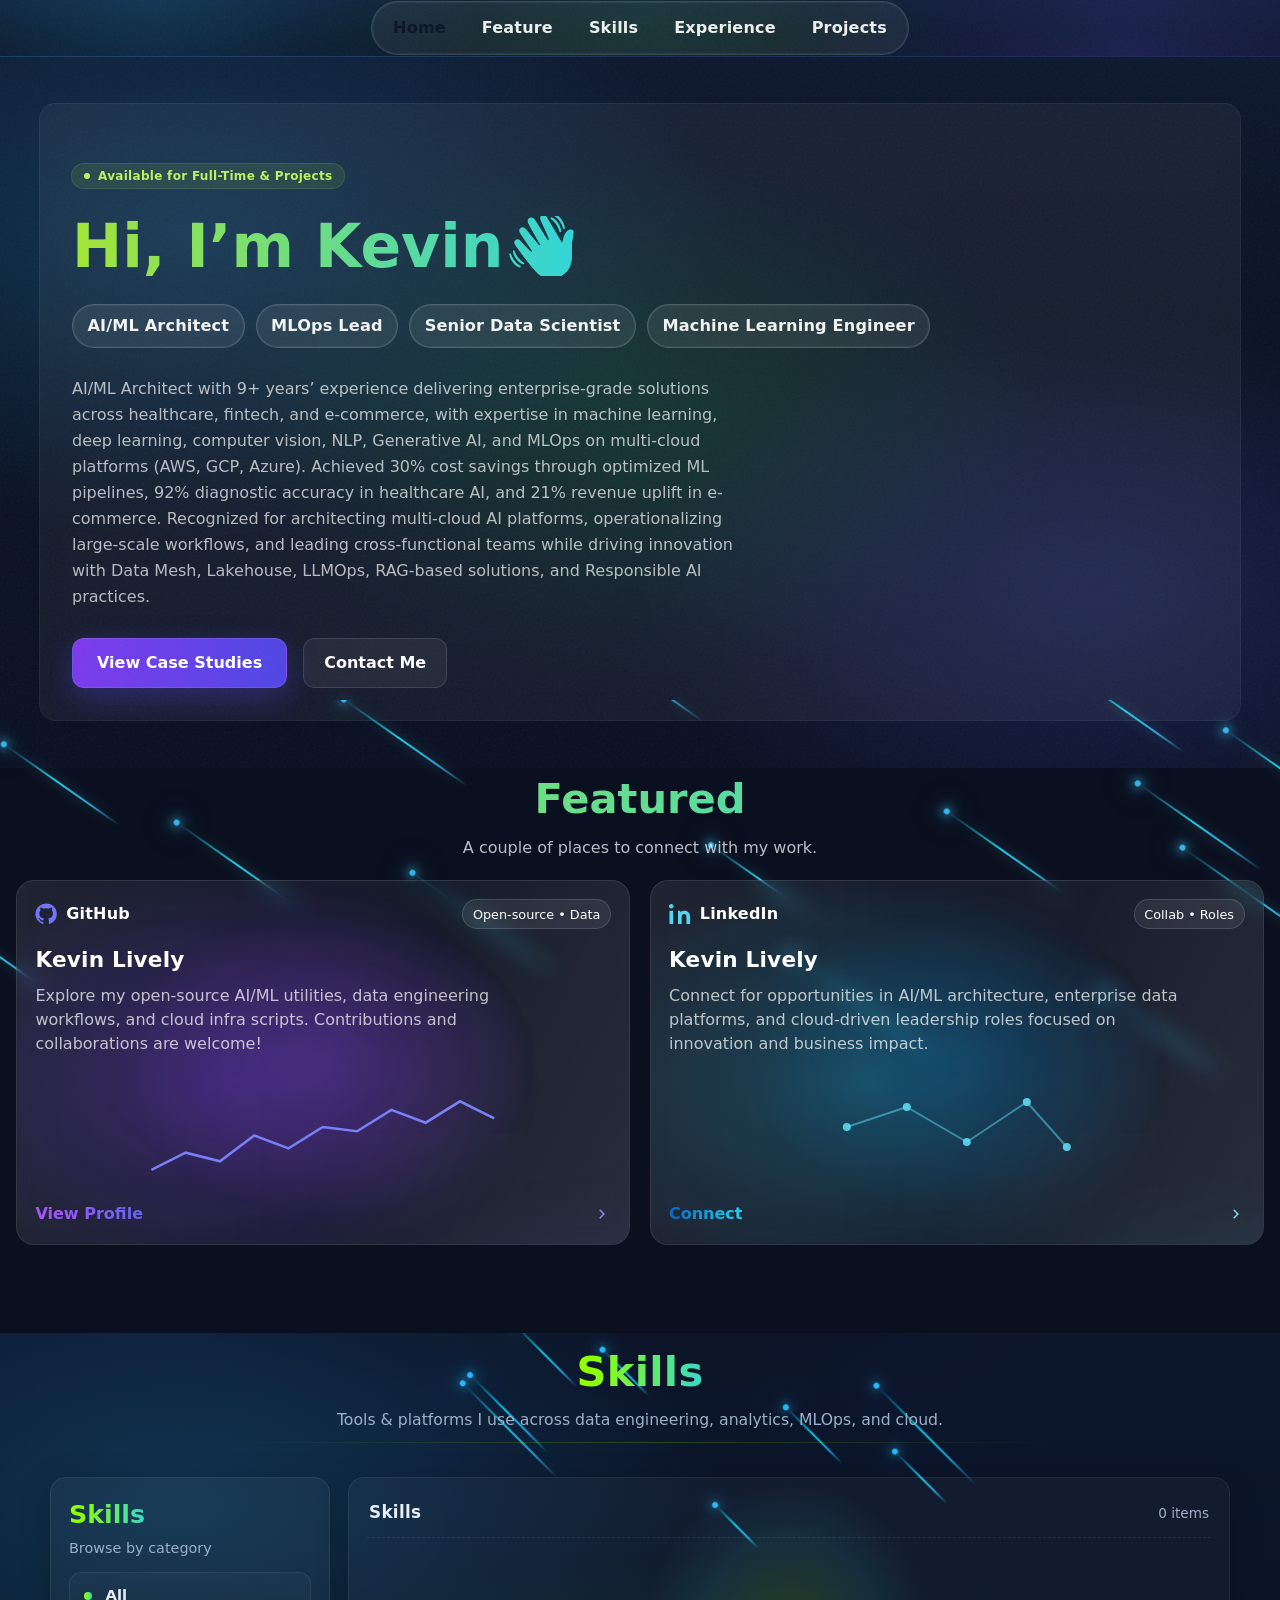
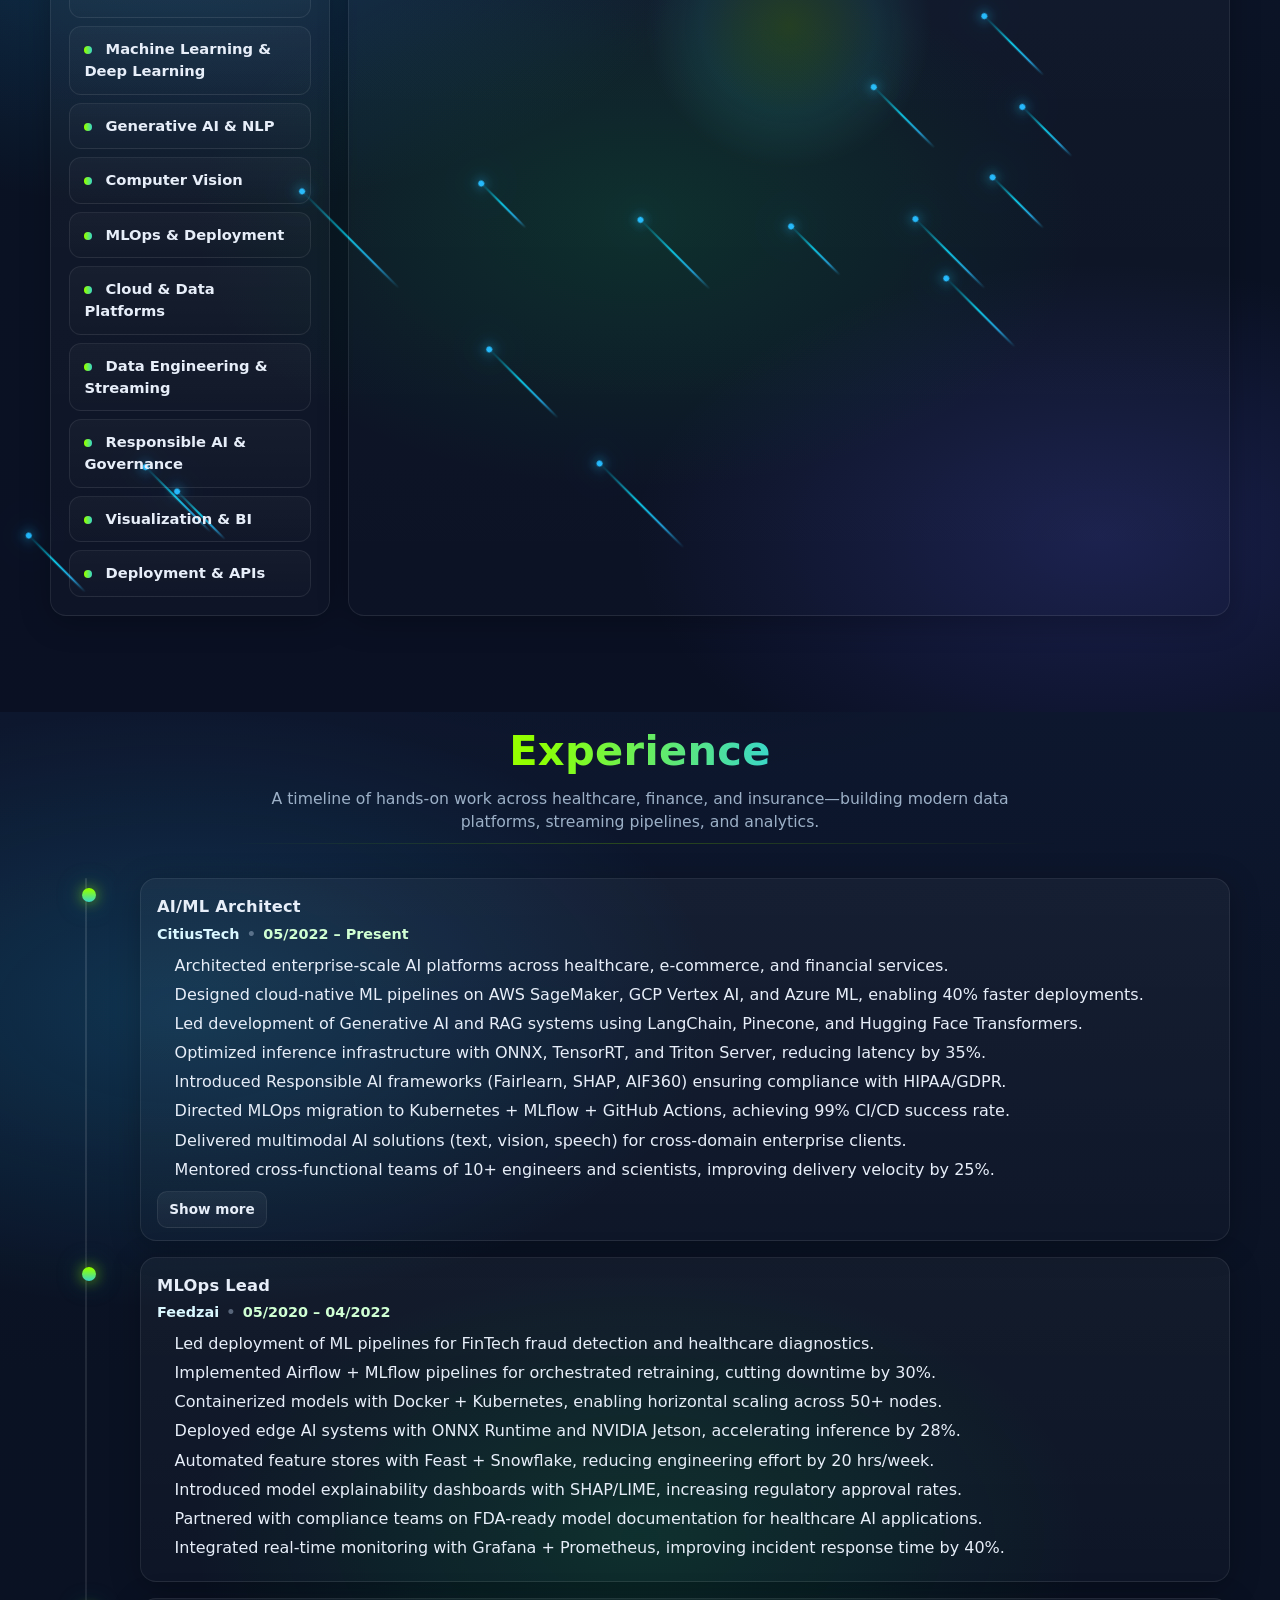
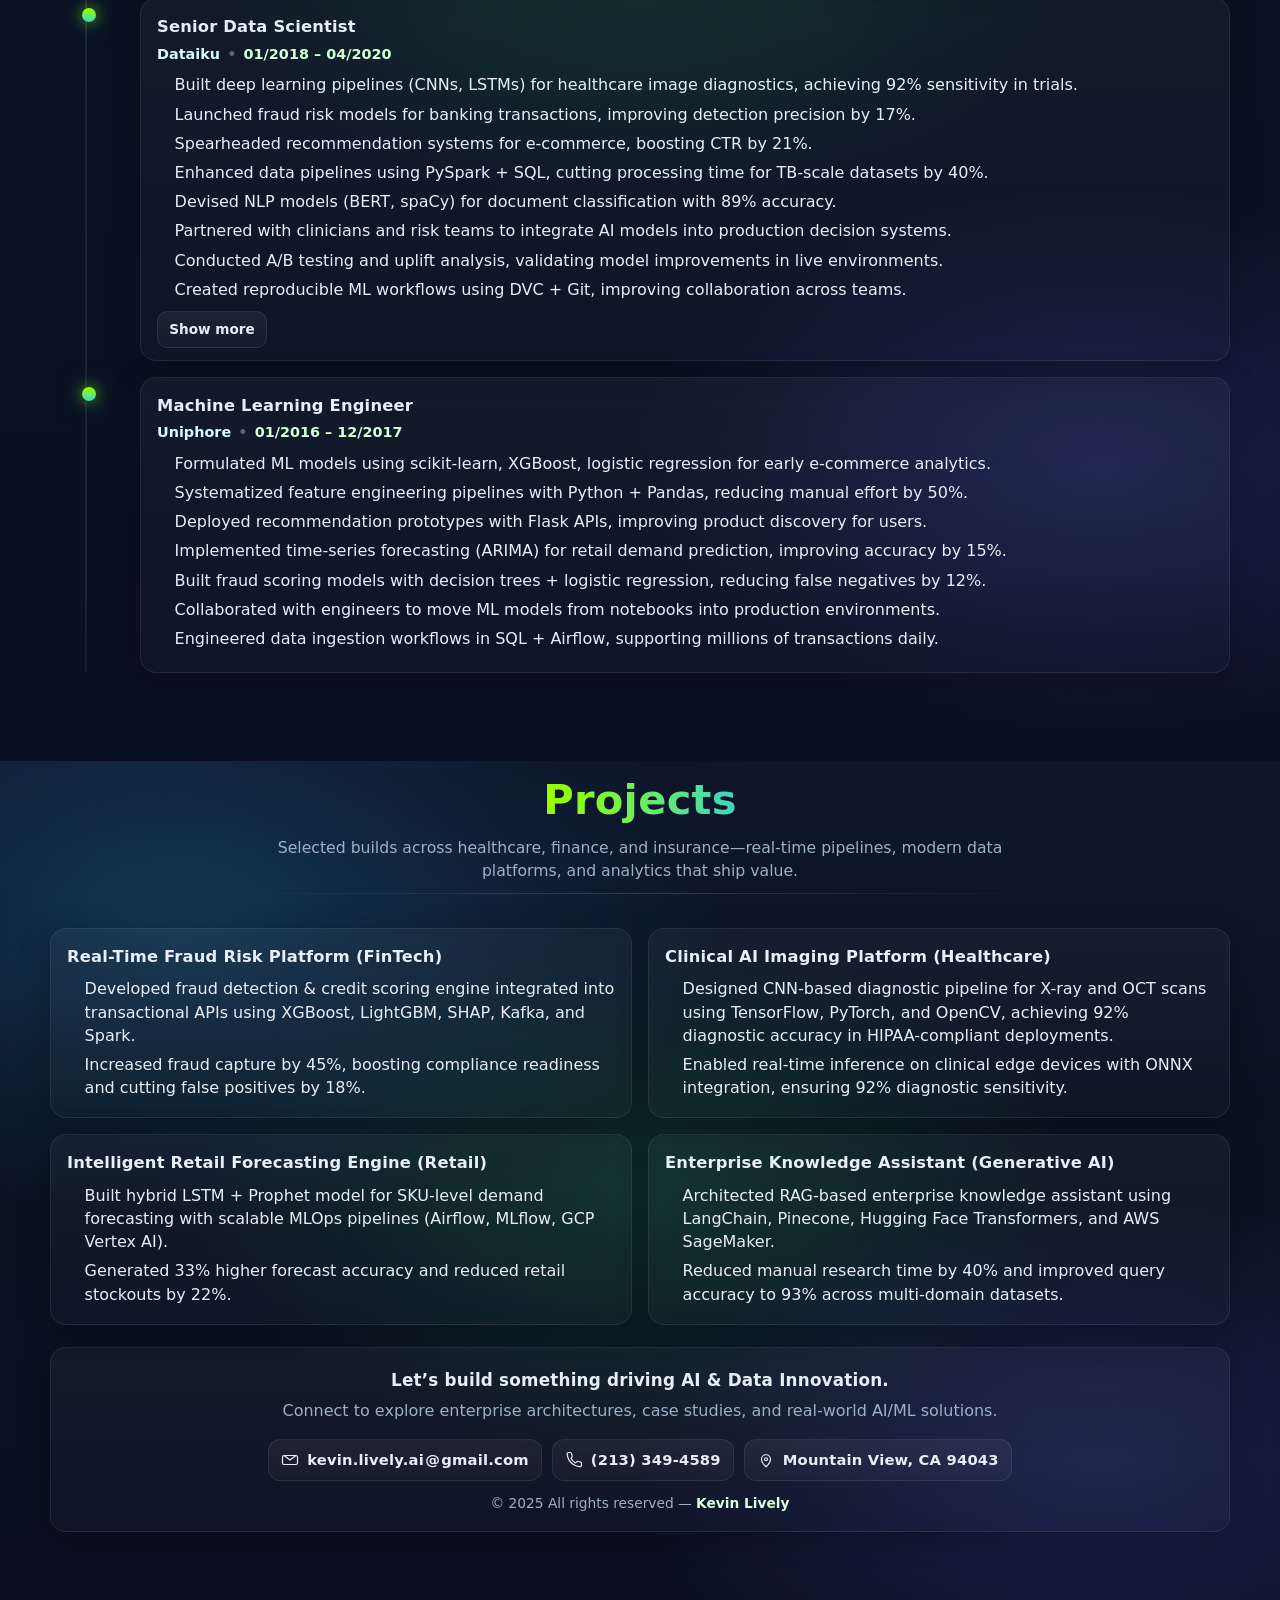
==== commit 4836b651: "Auto-generated commit" ====
--- a/browser/index.html
+++ b/browser/index.html
@@ -7,7 +7,7 @@
   <style>*,:before,:after{--tw-border-spacing-x: 0;--tw-border-spacing-y: 0;--tw-translate-x: 0;--tw-translate-y: 0;--tw-rotate: 0;--tw-skew-x: 0;--tw-skew-y: 0;--tw-scale-x: 1;--tw-scale-y: 1;--tw-pan-x: ;--tw-pan-y: ;--tw-pinch-zoom: ;--tw-scroll-snap-strictness: proximity;--tw-gradient-from-position: ;--tw-gradient-via-position: ;--tw-gradient-to-position: ;--tw-ordinal: ;--tw-slashed-zero: ;--tw-numeric-figure: ;--tw-numeric-spacing: ;--tw-numeric-fraction: ;--tw-ring-inset: ;--tw-ring-offset-width: 0px;--tw-ring-offset-color: #fff;--tw-ring-color: rgb(59 130 246 / .5);--tw-ring-offset-shadow: 0 0 #0000;--tw-ring-shadow: 0 0 #0000;--tw-shadow: 0 0 #0000;--tw-shadow-colored: 0 0 #0000;--tw-blur: ;--tw-brightness: ;--tw-contrast: ;--tw-grayscale: ;--tw-hue-rotate: ;--tw-invert: ;--tw-saturate: ;--tw-sepia: ;--tw-drop-shadow: ;--tw-backdrop-blur: ;--tw-backdrop-brightness: ;--tw-backdrop-contrast: ;--tw-backdrop-grayscale: ;--tw-backdrop-hue-rotate: ;--tw-backdrop-invert: ;--tw-backdrop-opacity: ;--tw-backdrop-saturate: ;--tw-backdrop-sepia: ;--tw-contain-size: ;--tw-contain-layout: ;--tw-contain-paint: ;--tw-contain-style: }*,:before,:after{box-sizing:border-box;border-width:0;border-style:solid;border-color:#e5e7eb}:before,:after{--tw-content: ""}html{line-height:1.5;-webkit-text-size-adjust:100%;-moz-tab-size:4;tab-size:4;font-family:ui-sans-serif,system-ui,sans-serif,"Apple Color Emoji","Segoe UI Emoji",Segoe UI Symbol,"Noto Color Emoji";font-feature-settings:normal;font-variation-settings:normal;-webkit-tap-highlight-color:transparent}body{margin:0;line-height:inherit}h1,h2,h3{font-size:inherit;font-weight:inherit}a{color:inherit;text-decoration:inherit}button{font-family:inherit;font-feature-settings:inherit;font-variation-settings:inherit;font-size:100%;font-weight:inherit;line-height:inherit;letter-spacing:inherit;color:inherit;margin:0;padding:0}button{text-transform:none}button{-webkit-appearance:button;background-color:transparent;background-image:none}h1,h2,h3,p{margin:0}ul{list-style:none;margin:0;padding:0}button{cursor:pointer}svg,canvas{display:block;vertical-align:middle}.container{width:100%}@media (min-width: 640px){.container{max-width:640px}}@media (min-width: 768px){.container{max-width:768px}}@media (min-width: 1024px){.container{max-width:1024px}}@media (min-width: 1280px){.container{max-width:1280px}}@media (min-width: 1536px){.container{max-width:1536px}}.pointer-events-none{pointer-events:none}.absolute{position:absolute}.relative{position:relative}.sticky{position:sticky}.inset-0{inset:0}.top-0{top:0}.z-50{z-index:50}.mx-auto{margin-left:auto;margin-right:auto}.block{display:block}.flex{display:flex}.inline-flex{display:inline-flex}.h-1\.5{height:.375rem}.h-14{height:3.5rem}.min-h-\[75vh\]{min-height:75vh}.w-1\.5{width:.375rem}.max-w-2xl{max-width:42rem}.max-w-7xl{max-width:80rem}@keyframes pulse{50%{opacity:.5}}.animate-pulse{animation:pulse 2s cubic-bezier(.4,0,.6,1) infinite}.flex-wrap{flex-wrap:wrap}.items-center{align-items:center}.justify-center{justify-content:center}.gap-2{gap:.5rem}.gap-4{gap:1rem}.space-y-6>:not([hidden])~:not([hidden]){--tw-space-y-reverse: 0;margin-top:calc(1.5rem * calc(1 - var(--tw-space-y-reverse)));margin-bottom:calc(1.5rem * var(--tw-space-y-reverse))}.overflow-hidden{overflow:hidden}.text-balance{text-wrap:balance}.rounded-2xl{border-radius:1rem}.rounded-full{border-radius:9999px}.bg-lime-300{--tw-bg-opacity: 1;background-color:rgb(190 242 100 / var(--tw-bg-opacity, 1))}.bg-lime-400\/10{background-color:#a3e6351a}.bg-slate-900{--tw-bg-opacity: 1;background-color:rgb(15 23 42 / var(--tw-bg-opacity, 1))}.bg-white\/5{background-color:#ffffff0d}.bg-\[radial-gradient\(360px_260px_at_var\(--mx\,50\%\)_var\(--my\,50\%\)\,rgba\(163\,230\,53\,0\.12\)\,transparent_60\%\)\]{background-image:radial-gradient(360px 260px at var(--mx,50%) var(--my,50%),rgba(163,230,53,.12),transparent 60%)}.bg-gradient-to-r{background-image:linear-gradient(to right,var(--tw-gradient-stops))}.from-lime-400{--tw-gradient-from: #a3e635 var(--tw-gradient-from-position);--tw-gradient-to: rgb(163 230 53 / 0) var(--tw-gradient-to-position);--tw-gradient-stops: var(--tw-gradient-from), var(--tw-gradient-to)}.via-cyan-400{--tw-gradient-to: rgb(34 211 238 / 0) var(--tw-gradient-to-position);--tw-gradient-stops: var(--tw-gradient-from), #22d3ee var(--tw-gradient-via-position), var(--tw-gradient-to)}.to-indigo-400{--tw-gradient-to: #818cf8 var(--tw-gradient-to-position)}.bg-clip-text{background-clip:text}.p-6{padding:1.5rem}.px-3{padding-left:.75rem;padding-right:.75rem}.px-4{padding-left:1rem;padding-right:1rem}.px-6{padding-left:1.5rem;padding-right:1.5rem}.py-1{padding-top:.25rem;padding-bottom:.25rem}.py-10{padding-top:2.5rem;padding-bottom:2.5rem}.text-4xl{font-size:2.25rem;line-height:2.5rem}.text-xs{font-size:.75rem;line-height:1rem}.font-extrabold{font-weight:800}.font-semibold{font-weight:600}.leading-relaxed{line-height:1.625}.leading-tight{line-height:1.25}.tracking-wide{letter-spacing:.025em}.text-lime-300{--tw-text-opacity: 1;color:rgb(190 242 100 / var(--tw-text-opacity, 1))}.text-transparent{color:transparent}.text-white{--tw-text-opacity: 1;color:rgb(255 255 255 / var(--tw-text-opacity, 1))}.text-white\/70{color:#ffffffb3}.opacity-0{opacity:0}.ring-1{--tw-ring-offset-shadow: var(--tw-ring-inset) 0 0 0 var(--tw-ring-offset-width) var(--tw-ring-offset-color);--tw-ring-shadow: var(--tw-ring-inset) 0 0 0 calc(1px + var(--tw-ring-offset-width)) var(--tw-ring-color);box-shadow:var(--tw-ring-offset-shadow),var(--tw-ring-shadow),var(--tw-shadow, 0 0 #0000)}.ring-lime-300\/20{--tw-ring-color: rgb(190 242 100 / .2)}.ring-white\/10{--tw-ring-color: rgb(255 255 255 / .1)}.backdrop-blur-md{--tw-backdrop-blur: blur(12px);-webkit-backdrop-filter:var(--tw-backdrop-blur) var(--tw-backdrop-brightness) var(--tw-backdrop-contrast) var(--tw-backdrop-grayscale) var(--tw-backdrop-hue-rotate) var(--tw-backdrop-invert) var(--tw-backdrop-opacity) var(--tw-backdrop-saturate) var(--tw-backdrop-sepia);backdrop-filter:var(--tw-backdrop-blur) var(--tw-backdrop-brightness) var(--tw-backdrop-contrast) var(--tw-backdrop-grayscale) var(--tw-backdrop-hue-rotate) var(--tw-backdrop-invert) var(--tw-backdrop-opacity) var(--tw-backdrop-saturate) var(--tw-backdrop-sepia)}.transition{transition-property:color,background-color,border-color,text-decoration-color,fill,stroke,opacity,box-shadow,transform,filter,backdrop-filter;transition-timing-function:cubic-bezier(.4,0,.2,1);transition-duration:.15s}@media (min-width: 640px){.sm\:text-5xl{font-size:3rem;line-height:1}}@media (min-width: 1024px){.lg\:space-y-7>:not([hidden])~:not([hidden]){--tw-space-y-reverse: 0;margin-top:calc(1.75rem * calc(1 - var(--tw-space-y-reverse)));margin-bottom:calc(1.75rem * var(--tw-space-y-reverse))}.lg\:p-8{padding:2rem}.lg\:px-10{padding-left:2.5rem;padding-right:2.5rem}.lg\:px-8{padding-left:2rem;padding-right:2rem}.lg\:py-12{padding-top:3rem;padding-bottom:3rem}.lg\:text-6xl{font-size:3.75rem;line-height:1}.group:hover .lg\:group-hover\:opacity-100{opacity:1}}
 </style><link rel="stylesheet" href="styles-2IYGHXSJ.css" media="print" onload="this.media='all'"><noscript><link rel="stylesheet" href="styles-2IYGHXSJ.css"></noscript><style ng-app-id="ng">[_nghost-ng-c4235665012]{display:block}.site-nav[_ngcontent-ng-c4235665012]{position:sticky;top:0;backdrop-filter:blur(8px);-webkit-backdrop-filter:blur(8px);z-index:50}.nav-bg[_ngcontent-ng-c4235665012]{position:absolute;inset:0;z-index:-1}.bg-aurora[_ngcontent-ng-c4235665012]{position:absolute;inset:0;background:radial-gradient(540px 320px at 12% 0%,rgba(56,189,248,.18),transparent 60%),radial-gradient(520px 300px at 88% 100%,rgba(99,102,241,.18),transparent 65%),radial-gradient(480px 280px at 50% 50%,rgba(34,197,94,.12),transparent 70%),linear-gradient(180deg,#0f172a,#0b1220 60%,#0b1020);animation:_ngcontent-ng-c4235665012_aurora-pan 26s ease-in-out infinite alternate;filter:saturate(120%)}@keyframes _ngcontent-ng-c4235665012_aurora-pan{0%{transform:translate3d(-1%,-2%,0) scale(1.02)}50%{transform:translate3d(1%,1%,0) scale(1.03)}to{transform:translate3d(-.5%,2%,0) scale(1.01)}}.bg-noise[_ngcontent-ng-c4235665012]{position:absolute;inset:0;opacity:.06;mix-blend:overlay;pointer-events:none;background-image:url("data:image/svg+xml;utf8,  <svg xmlns='http://www.w3.org/2000/svg' width='120' height='120' viewBox='0 0 120 120'>    <filter id='n'><feTurbulence type='fractalNoise' baseFrequency='0.8' numOctaves='2' stitchTiles='stitch'/></filter>    <rect width='120' height='120' filter='url(%23n)' opacity='0.75'/>  </svg>");background-size:220px 220px;animation:_ngcontent-ng-c4235665012_noiseShift 1.6s steps(2) infinite}@keyframes _ngcontent-ng-c4235665012_noiseShift{to{transform:translate3d(1px,0,0)}}.bottom-hairline[_ngcontent-ng-c4235665012]{position:absolute;left:0;right:0;bottom:-1px;height:1px;background:linear-gradient(90deg,#a3e63559,#22d3ee59);opacity:.6}.progress-track[_ngcontent-ng-c4235665012]{position:absolute;left:0;right:0;top:0;height:2px}.progress-bar[_ngcontent-ng-c4235665012]{height:100%;background-image:linear-gradient(90deg,#a3e635,#22d3ee);box-shadow:0 0 12px #22d3ee73;transition:width .12s ease}.container[_ngcontent-ng-c4235665012]{max-width:1200px}.nav-list-wrap[_ngcontent-ng-c4235665012]{position:relative;display:inline-flex}.nav-list[_ngcontent-ng-c4235665012]{display:flex;align-items:center;gap:.35rem;padding:.35rem;border-radius:9999px;margin:0;background:#ffffff0f;border:1px solid rgba(255,255,255,.12);box-shadow:inset 0 0 0 1px #ffffff0f}.nav-list[_ngcontent-ng-c4235665012] > li[_ngcontent-ng-c4235665012]{list-style:none;position:relative;z-index:1}.nav-pill[_ngcontent-ng-c4235665012]:hover{transform:translateY(-1px);background:#ffffff1a}.nav-pill.is-active[_ngcontent-ng-c4235665012]{color:#0b0f14}.nav-indicator[_ngcontent-ng-c4235665012]{position:absolute;left:0;bottom:.35rem;height:calc(100% - .7rem);border-radius:9999px;z-index:0;opacity:0;width:0;background:linear-gradient(90deg,#a3e635,#22d3ee);box-shadow:0 8px 24px #22d3ee59;transition:transform .28s cubic-bezier(.2,.8,.2,1),width .28s cubic-bezier(.2,.8,.2,1),opacity .2s ease}@media (max-width: 768px){.nav-list[_ngcontent-ng-c4235665012]{overflow-x:auto;-webkit-overflow-scrolling:touch}.nav-list[_ngcontent-ng-c4235665012]::-webkit-scrollbar{display:none}}@media (prefers-reduced-motion: reduce){.bg-aurora[_ngcontent-ng-c4235665012], .bg-noise[_ngcontent-ng-c4235665012]{animation:none!important}}.nav-pill[_ngcontent-ng-c4235665012]{padding:.55rem .95rem;border-radius:9999px;font-weight:700;letter-spacing:.2px;color:#ffffffeb;background:transparent;transition:transform .18s ease,background .18s ease,color .18s ease}.nav-pill[_ngcontent-ng-c4235665012]:hover{transform:translateY(-1px);background:#6366f11f;color:#e0f2fe}.nav-pill.is-active[_ngcontent-ng-c4235665012]{color:#0f172a}.nav-indicator[_ngcontent-ng-c4235665012]{position:absolute;left:0;bottom:.35rem;height:calc(100% - .7rem);border-radius:9999px;z-index:0;opacity:0;width:0;background:linear-gradient(90deg,#38bdf8,#6366f1);box-shadow:0 8px 24px #6366f159;transition:transform .28s cubic-bezier(.2,.8,.2,1),width .28s cubic-bezier(.2,.8,.2,1),opacity .2s ease}.progress-bar[_ngcontent-ng-c4235665012]{height:100%;background-image:linear-gradient(90deg,#38bdf8,#6366f1);box-shadow:0 0 12px #22c55e73;transition:width .12s ease}.bottom-hairline[_ngcontent-ng-c4235665012]{position:absolute;left:0;right:0;bottom:-1px;height:1px;background:linear-gradient(90deg,#38bdf859,#6366f159);opacity:.6}</style><style ng-app-id="ng">[_nghost-ng-c4273461432]{display:block}.left-spotlight[_ngcontent-ng-c4273461432]{--mx: 50%;--my: 50%}.bg-aurora[_ngcontent-ng-c4273461432]{position:absolute;inset:0;background:radial-gradient(900px 500px at 15% 25%,rgba(56,189,248,.18),transparent 60%),radial-gradient(700px 420px at 85% 75%,rgba(99,102,241,.18),transparent 65%),radial-gradient(600px 380px at 50% 50%,rgba(34,197,94,.14),transparent 70%),linear-gradient(180deg,#0f172a,#0b1220 40%,#0b1020);animation:_ngcontent-ng-c4273461432_aurora-pan 26s ease-in-out infinite alternate;filter:saturate(120%)}@keyframes _ngcontent-ng-c4273461432_aurora-pan{0%{transform:translate3d(-2%,-2%,0) scale(1.02)}50%{transform:translate3d(2%,1%,0) scale(1.04)}to{transform:translate3d(-1%,3%,0) scale(1.01)}}.bg-noise[_ngcontent-ng-c4273461432]{position:absolute;inset:0;pointer-events:none;opacity:.06;mix-blend:overlay;background-image:url("data:image/svg+xml;utf8,  <svg xmlns='http://www.w3.org/2000/svg' width='120' height='120' viewBox='0 0 120 120'>    <filter id='n'><feTurbulence type='fractalNoise' baseFrequency='0.8' numOctaves='2' stitchTiles='stitch'/></filter>    <rect width='120' height='120' filter='url(%23n)' opacity='0.75'/>  </svg>");background-size:220px 220px;animation:_ngcontent-ng-c4273461432_noiseShift 1.6s steps(2) infinite}@keyframes _ngcontent-ng-c4273461432_noiseShift{to{transform:translate3d(1px,0,0)}}.btn-primary[_ngcontent-ng-c4273461432]{position:relative;display:inline-flex;align-items:center;justify-content:center;padding:12px 24px;border-radius:12px;font-weight:600;background-image:linear-gradient(90deg,#7c3aed,#4f46e5);color:#fff;box-shadow:0 10px 30px #4f46e559;border:1px solid rgba(255,255,255,.1);transition:transform .2s ease,box-shadow .2s ease,background-position .2s ease;overflow:hidden}.btn-primary[_ngcontent-ng-c4273461432]:hover{transform:translateY(-1px);box-shadow:0 14px 36px #4f46e573}.btn-primary[_ngcontent-ng-c4273461432]:after{content:"";position:absolute;inset:0;background:linear-gradient(110deg,transparent,rgba(255,255,255,.28),transparent);background-size:200% 100%;opacity:0;transition:opacity .3s ease}.btn-primary[_ngcontent-ng-c4273461432]:hover:after{opacity:.7;animation:_ngcontent-ng-c4273461432_sheen 1.2s linear infinite}.btn-ghost[_ngcontent-ng-c4273461432]{display:inline-flex;align-items:center;justify-content:center;padding:12px 20px;border-radius:12px;font-weight:600;background:#ffffff0f;color:#fff;border:1px solid rgba(255,255,255,.12);transition:background .2s ease,transform .2s ease}.btn-ghost[_ngcontent-ng-c4273461432]:hover{background:#ffffff1f;transform:translateY(-1px)}@keyframes _ngcontent-ng-c4273461432_sheen{to{background-position-x:150%}}.roles[_ngcontent-ng-c4273461432]{display:flex;flex-wrap:wrap;gap:.6rem .7rem;margin:.2rem 0 0;padding:0;list-style:none}.roles[_ngcontent-ng-c4273461432]   li[_ngcontent-ng-c4273461432]{padding:.55rem .9rem;border-radius:9999px;background:#ffffff14;color:#fffffff2;border:1px solid rgba(255,255,255,.16);box-shadow:inset 0 0 0 1px #ffffff0f;font-weight:700;letter-spacing:.15px;font-size:clamp(.9rem,.85rem + .2vw,1.05rem)}.contact-popover[_ngcontent-ng-c4273461432]{position:absolute;left:0;top:100%;margin-top:.5rem;z-index:50;background:#111827eb;-webkit-backdrop-filter:blur(8px);backdrop-filter:blur(8px);border:1px solid rgba(255,255,255,.12);border-radius:12px;padding:.6rem;min-width:260px;box-shadow:0 20px 60px #00000059}.contact-item[_ngcontent-ng-c4273461432]{display:block;color:#fff;text-decoration:none;padding:.5rem .6rem;border-radius:10px;font-weight:600}.contact-item[_ngcontent-ng-c4273461432]:hover{background:#ffffff14}@media (prefers-reduced-motion: reduce){.bg-aurora[_ngcontent-ng-c4273461432], .bg-noise[_ngcontent-ng-c4273461432]{animation:none!important}}.bg-aurora[_ngcontent-ng-c4273461432]{z-index:0}.bg-particles[_ngcontent-ng-c4273461432]{position:absolute;inset:0;width:100%;height:100%;z-index:1}.bg-noise[_ngcontent-ng-c4273461432]{z-index:2}#hero[_ngcontent-ng-c4273461432]{isolation:isolate}@media (prefers-reduced-motion: reduce){.bg-particles[_ngcontent-ng-c4273461432]{opacity:.8}}</style><style ng-app-id="ng">.feature-wrap[_ngcontent-ng-c546981695]{position:relative;padding:0 1rem 5.5rem;background:#0b1020}.feature-bg[_ngcontent-ng-c546981695]{position:absolute;inset:0;pointer-events:none;z-index:0}.feature-head[_ngcontent-ng-c546981695], .feature-grid[_ngcontent-ng-c546981695]{position:relative;z-index:1}.bg-aurora[_ngcontent-ng-c546981695]{position:absolute;inset:0;background:radial-gradient(900px 500px at 14% 18%,rgba(56,189,248,.18),transparent 60%),radial-gradient(720px 420px at 86% 82%,rgba(99,102,241,.18),transparent 65%),radial-gradient(640px 380px at 50% 50%,rgba(34,197,94,.14),transparent 70%),linear-gradient(180deg,#0f172a,#0b1220 40%,#0b1020);animation:_ngcontent-ng-c546981695_aurora-pan 26s ease-in-out infinite alternate;filter:saturate(120%)}@keyframes _ngcontent-ng-c546981695_aurora-pan{0%{transform:translate3d(-2%,-2%,0) scale(1.02)}50%{transform:translate3d(2%,1%,0) scale(1.04)}to{transform:translate3d(-1%,3%,0) scale(1.01)}}.bg-noise[_ngcontent-ng-c546981695]{position:absolute;inset:0;pointer-events:none;opacity:.06;mix-blend:overlay;background-image:url("data:image/svg+xml;utf8,  <svg xmlns='http://www.w3.org/2000/svg' width='120' height='120' viewBox='0 0 120 120'>    <filter id='n'><feTurbulence type='fractalNoise' baseFrequency='0.8' numOctaves='2' stitchTiles='stitch'/></filter>    <rect width='120' height='120' filter='url(%23n)' opacity='0.75'/>  </svg>");background-size:220px 220px;animation:_ngcontent-ng-c546981695_noiseShift 1.6s steps(2) infinite}@keyframes _ngcontent-ng-c546981695_noiseShift{to{transform:translate3d(1px,0,0)}}.meteors[_ngcontent-ng-c546981695]{position:absolute;inset:-12%;overflow:hidden;filter:drop-shadow(0 0 6px rgba(94,234,212,.45))}.meteors[_ngcontent-ng-c546981695]   li[_ngcontent-ng-c546981695]{position:absolute;list-style:none;top:var(--top);right:var(--right);width:var(--len, 160px);height:2px;border-radius:9999px;transform:rotate(35deg) translateZ(0);background:linear-gradient(270deg,#0000,#38bdf8d9 25%,#22d3ee 55%,#0000);animation:_ngcontent-ng-c546981695_feature-meteor var(--dur, 12s) var(--delay, 0s) linear infinite;opacity:.95}.meteors[_ngcontent-ng-c546981695]   li[_ngcontent-ng-c546981695]:before{content:"";position:absolute;left:-4px;top:-2px;width:6px;height:6px;border-radius:9999px;background:#38bdf8;box-shadow:0 0 10px #38bdf8e6,0 0 20px #22d3eeb3,0 0 36px #22d3ee8c}@keyframes _ngcontent-ng-c546981695_feature-meteor{0%{transform:translateZ(0) rotate(35deg);opacity:0}8%{opacity:1}92%{opacity:1}to{transform:translate3d(-80vmax,80vmax,0) rotate(35deg);opacity:0}}.meteors[_ngcontent-ng-c546981695]   li[_ngcontent-ng-c546981695]:nth-child(1){--top:-6%;--right: 5%;--len:160px;--dur:6.5s;--delay:0s}.meteors[_ngcontent-ng-c546981695]   li[_ngcontent-ng-c546981695]:nth-child(2){--top: 2%;--right:15%;--len:130px;--dur:7.2s;--delay:1s}.meteors[_ngcontent-ng-c546981695]   li[_ngcontent-ng-c546981695]:nth-child(3){--top:-8%;--right:28%;--len:180px;--dur:6.8s;--delay:2.2s}.meteors[_ngcontent-ng-c546981695]   li[_ngcontent-ng-c546981695]:nth-child(4){--top:10%;--right: 5%;--len:140px;--dur:7.8s;--delay:.8s}.meteors[_ngcontent-ng-c546981695]   li[_ngcontent-ng-c546981695]:nth-child(5){--top:-4%;--right:45%;--len:170px;--dur:6.2s;--delay:1.6s}.meteors[_ngcontent-ng-c546981695]   li[_ngcontent-ng-c546981695]:nth-child(6){--top: 6%;--right:60%;--len:150px;--dur:7.4s;--delay:.3s}.meteors[_ngcontent-ng-c546981695]   li[_ngcontent-ng-c546981695]:nth-child(7){--top:-9%;--right:72%;--len:190px;--dur:6.6s;--delay:2.7s}.meteors[_ngcontent-ng-c546981695]   li[_ngcontent-ng-c546981695]:nth-child(8){--top:12%;--right:82%;--len:140px;--dur:7.6s;--delay:1.1s}.meteors[_ngcontent-ng-c546981695]   li[_ngcontent-ng-c546981695]:nth-child(9){--top:-7%;--right:90%;--len:160px;--dur:6.9s;--delay:3.2s}.meteors[_ngcontent-ng-c546981695]   li[_ngcontent-ng-c546981695]:nth-child(10){--top:18%;--right:10%;--len:150px;--dur:7.9s;--delay:2s}.meteors[_ngcontent-ng-c546981695]   li[_ngcontent-ng-c546981695]:nth-child(11){--top:28%;--right: 6%;--len:170px;--dur:7.1s;--delay:.7s}.meteors[_ngcontent-ng-c546981695]   li[_ngcontent-ng-c546981695]:nth-child(12){--top:22%;--right:22%;--len:150px;--dur:8s;--delay:2.1s}.meteors[_ngcontent-ng-c546981695]   li[_ngcontent-ng-c546981695]:nth-child(13){--top:26%;--right:38%;--len:130px;--dur:7.2s;--delay:1.2s}.meteors[_ngcontent-ng-c546981695]   li[_ngcontent-ng-c546981695]:nth-child(14){--top:32%;--right:54%;--len:180px;--dur:6.6s;--delay:2.8s}.meteors[_ngcontent-ng-c546981695]   li[_ngcontent-ng-c546981695]:nth-child(15){--top:24%;--right:70%;--len:160px;--dur:7.4s;--delay:1.6s}.meteors[_ngcontent-ng-c546981695]   li[_ngcontent-ng-c546981695]:nth-child(16){--top:36%;--right:86%;--len:150px;--dur:7.7s;--delay:.9s}.meteors[_ngcontent-ng-c546981695]   li[_ngcontent-ng-c546981695]:nth-child(17){--top:48%;--right:12%;--len:150px;--dur:7.6s;--delay:1.3s}.meteors[_ngcontent-ng-c546981695]   li[_ngcontent-ng-c546981695]:nth-child(18){--top:44%;--right:30%;--len:180px;--dur:6.9s;--delay:2.4s}.feature-head[_ngcontent-ng-c546981695]{text-align:center;margin-bottom:1.25rem}.feature-head[_ngcontent-ng-c546981695]   h2[_ngcontent-ng-c546981695]{margin:0;font-weight:900;font-size:clamp(1.8rem,1.2rem + 2.4vw,2.6rem);background-image:linear-gradient(90deg,#a3e635,#22d3ee);-webkit-background-clip:text;background-clip:text;color:transparent}.feature-head[_ngcontent-ng-c546981695]   p[_ngcontent-ng-c546981695]{margin-top:.35rem;color:#ffffffb8}.feature-grid[_ngcontent-ng-c546981695]{display:grid;gap:1rem;grid-template-columns:1fr}@media (min-width: 900px){.feature-grid[_ngcontent-ng-c546981695]{grid-template-columns:1fr 1fr;gap:1.2rem}}.card[_ngcontent-ng-c546981695]{--a1:#7c3aed;--a2:#4f46e5;--glow: rgba(124,58,237,.28);position:relative;display:flex;flex-direction:column;gap:.9rem;padding:1.15rem;border-radius:18px;color:#fff;text-decoration:none;background:#ffffff0e;border:1px solid rgba(255,255,255,.12);-webkit-backdrop-filter:blur(10px);backdrop-filter:blur(10px);overflow:hidden;transform-style:preserve-3d;isolation:isolate;transition:box-shadow .25s ease,transform .25s ease}.card[_ngcontent-ng-c546981695]:hover{box-shadow:0 18px 60px #00000059}.accent-gh[_ngcontent-ng-c546981695]{--a1:#a855f7;--a2:#6366f1;--glow: rgba(124,58,237,.35)}.accent-li[_ngcontent-ng-c546981695]{--a1:#0A66C2;--a2:#22d3ee;--glow: rgba(34,211,238,.25)}.card[_ngcontent-ng-c546981695]:before{content:"";position:absolute;inset:0;pointer-events:none;z-index:-1;background:radial-gradient(520px 360px at 35% 55%,var(--glow) 0%,transparent 60%),linear-gradient(90deg,rgba(255,255,255,.04) 0%,transparent 42%);opacity:.95}.card[_ngcontent-ng-c546981695]:after{content:"";position:absolute;inset:0;pointer-events:none;background:linear-gradient(115deg,transparent 55%,rgba(255,255,255,.05) 72%,rgba(255,255,255,.12) 100%);opacity:.6}.ambient-glow[_ngcontent-ng-c546981695]{position:absolute;inset:-22%;z-index:-2;opacity:.85;background:radial-gradient(360px 260px at var(--mx,50%) var(--my,50%),color-mix(in oklab,var(--a1) 28%,transparent) 0%,transparent 60%),radial-gradient(520px 380px at 85% 120%,color-mix(in oklab,var(--a2) 20%,transparent) 0%,transparent 70%);transition:opacity .35s ease,transform .35s ease;-webkit-mask-image:linear-gradient(to bottom,transparent,#000 10%,#000 90%,transparent);mask-image:linear-gradient(to bottom,transparent,#000 10%,#000 90%,transparent)}.shine[_ngcontent-ng-c546981695]{position:absolute;inset:-10% -40%;pointer-events:none;background:linear-gradient(110deg,transparent 0%,rgba(255,255,255,.22) 18%,rgba(255,255,255,.55) 24%,rgba(255,255,255,.22) 30%,transparent 40%);transform:translate(-120%);opacity:0}.card-head[_ngcontent-ng-c546981695]{display:flex;align-items:center;justify-content:space-between;gap:.8rem}.badge[_ngcontent-ng-c546981695]{display:flex;align-items:center;gap:.55rem;font-weight:800;letter-spacing:.2px}.badge[_ngcontent-ng-c546981695]   .ico[_ngcontent-ng-c546981695]{width:22px;height:22px;color:color-mix(in oklab,var(--a2),white 10%)}.chip[_ngcontent-ng-c546981695]{font-size:.8rem;padding:.28rem .6rem;border-radius:9999px;background:#ffffff14;border:1px solid rgba(255,255,255,.14)}.card-body[_ngcontent-ng-c546981695]{display:flex;flex-direction:column;gap:.5rem}.title[_ngcontent-ng-c546981695]{font-weight:900;letter-spacing:.2px;font-size:clamp(1.1rem,.95rem + .8vw,1.35rem)}.desc[_ngcontent-ng-c546981695]{color:#ffffffb8;max-width:52ch}.parallax[_ngcontent-ng-c546981695]{position:relative;height:120px;margin-top:.2rem;color:color-mix(in oklab,var(--a2),white 15%);transform:translateZ(36px)}.graph[_ngcontent-ng-c546981695], .net[_ngcontent-ng-c546981695]{width:100%;height:100%}.card-foot[_ngcontent-ng-c546981695]{display:flex;align-items:center;justify-content:space-between;gap:.6rem}.cta[_ngcontent-ng-c546981695]{font-weight:800;background-image:linear-gradient(90deg,var(--a1),var(--a2));-webkit-background-clip:text;background-clip:text;color:transparent}.arrow[_ngcontent-ng-c546981695]{width:18px;height:18px;color:color-mix(in oklab,var(--a2),white 20%)}@media (prefers-reduced-motion: reduce){.bg-aurora[_ngcontent-ng-c546981695], .bg-noise[_ngcontent-ng-c546981695], .meteors[_ngcontent-ng-c546981695]   li[_ngcontent-ng-c546981695]{animation:none!important}}</style><style ng-app-id="ng">[_nghost-ng-c796886937]{--bg: #0b0f14;--panel: rgba(20,24,30,.65);--border: rgba(255,255,255,.08);--text: #e8eef7;--muted: #9fb0c3;--accent: #a3ff12;--accent-2: #4fd1c5;--glow: 0 10px 40px rgba(163,255,18,.14);display:block}.skills-alt-wrap[_ngcontent-ng-c796886937]{position:relative;overflow:hidden;padding:0 1rem 6rem;background:radial-gradient(900px 500px at 14% 18%,rgba(56,189,248,.18),transparent 60%),radial-gradient(720px 420px at 86% 82%,rgba(99,102,241,.18),transparent 65%),radial-gradient(640px 380px at 50% 50%,rgba(34,197,94,.14),transparent 70%),linear-gradient(180deg,#0f172a,#0b1220 40%,#0b1020);animation:_ngcontent-ng-c796886937_aurora-pan 26s ease-in-out infinite alternate;filter:saturate(120%)}.container[_ngcontent-ng-c796886937]{max-width:1180px;margin:0 auto;position:relative;z-index:1}.shooting-bg[_ngcontent-ng-c796886937]{position:absolute;inset:0;pointer-events:none;z-index:0;background:radial-gradient(900px 400px at 50% -10%,rgba(0,0,0,.18),transparent 60%)}.meteor-field[_ngcontent-ng-c796886937]{position:absolute;inset:-12%;overflow:hidden;filter:drop-shadow(0 0 6px rgba(94,234,212,.45));--speed: 1}.meteor[_ngcontent-ng-c796886937]{position:absolute;list-style:none;top:var(--top);right:var(--right);width:var(--len, 160px);height:2px;border-radius:9999px;transform:rotate(45deg) translateZ(0);will-change:transform,opacity;background:linear-gradient(270deg,#0000,#38bdf8d9 25%,#22d3ee 55%,#0000);opacity:.95;animation-name:_ngcontent-ng-c796886937_feature-meteor-rtlb;animation-duration:calc(var(--dur, 7s) * var(--speed, 1));animation-delay:var(--delay, 0s);animation-timing-function:linear;animation-iteration-count:infinite}.meteor[_ngcontent-ng-c796886937]:before{content:"";position:absolute;left:-4px;top:-2px;width:6px;height:6px;border-radius:9999px;background:#38bdf8;box-shadow:0 0 10px #38bdf8e6,0 0 20px #22d3eeb3,0 0 36px #22d3ee8c}@keyframes _ngcontent-ng-c796886937_feature-meteor-rtlb{0%{transform:translateZ(0) rotate(45deg);opacity:0}6%{opacity:1}to{transform:translate3d(-60vw,40vh,0) rotate(45deg);opacity:0}}.section-head[_ngcontent-ng-c796886937]{text-align:center;margin:0 auto 18px;padding:8px 12px 16px;max-width:860px}.section-title[_ngcontent-ng-c796886937]{margin:0;font-size:clamp(1.6rem,1rem + 2.2vw,2.6rem);font-weight:900;letter-spacing:.3px;color:var(--text)}.grad[_ngcontent-ng-c796886937]{background:linear-gradient(90deg,var(--accent),var(--accent-2));-webkit-background-clip:text;background-clip:text;color:transparent}.section-sub[_ngcontent-ng-c796886937]{margin:6px auto 10px;color:var(--muted);font-size:.98rem;line-height:1.45;max-width:720px}.section-rule[_ngcontent-ng-c796886937]{height:1px;width:100%;margin:10px auto 0;background:linear-gradient(90deg,#a3ff1200,#a3ff1299,#4fd1c500);opacity:.35}.layout[_ngcontent-ng-c796886937]{display:grid;grid-template-columns:280px 1fr;gap:18px}@media (max-width: 920px){.layout[_ngcontent-ng-c796886937]{grid-template-columns:1fr}}.glass[_ngcontent-ng-c796886937]{background:linear-gradient(180deg,#ffffff0a,#ffffff05);border:1px solid var(--border);border-radius:16px;box-shadow:0 6px 30px #00000040}.sidebar[_ngcontent-ng-c796886937]{padding:18px;position:sticky;top:24px;align-self:start}.title[_ngcontent-ng-c796886937]   h2[_ngcontent-ng-c796886937]{margin:0;font-size:clamp(1.3rem,1.1rem + .6vw,1.6rem);color:var(--text);font-weight:900}.muted[_ngcontent-ng-c796886937]{color:var(--muted);margin:4px 0 12px;font-size:.9rem}.tabs[_ngcontent-ng-c796886937]{display:flex;flex-direction:column;gap:8px}.tab[_ngcontent-ng-c796886937]{text-align:left;background:linear-gradient(180deg,#ffffff08,#ffffff03);border:1px solid var(--border);color:var(--text);font-weight:600;font-size:.92rem;padding:.7rem .9rem;border-radius:12px;transition:all .2s ease}.tab[_ngcontent-ng-c796886937]   .dot[_ngcontent-ng-c796886937]{display:inline-block;width:8px;height:8px;border-radius:999px;background:linear-gradient(90deg,var(--accent),var(--accent-2));margin-right:.5rem;vertical-align:middle}.tab[_ngcontent-ng-c796886937]:hover{border-color:#a3ff1273;box-shadow:var(--glow);transform:translateY(-1px)}.tab.active[_ngcontent-ng-c796886937]{color:#dfffe0;border-color:#a3ff12bf;background:linear-gradient(90deg,#a3ff122e,#4fd1c52e)}.panel[_ngcontent-ng-c796886937]{position:relative;padding:18px;border-radius:16px;border:1px solid var(--border);background:radial-gradient(220px 220px at var(--mx, 50%) var(--my, 20%),rgba(163,255,18,.14),rgba(79,209,197,.1) 40%,transparent 65%),linear-gradient(180deg,#ffffff08,#ffffff03);overflow:hidden}.panel-head[_ngcontent-ng-c796886937]{display:flex;align-items:center;justify-content:space-between;padding:4px 2px 12px;border-bottom:1px dashed var(--border)}.panel-title[_ngcontent-ng-c796886937]{margin:0;color:var(--text);font-size:1.05rem;font-weight:800;letter-spacing:.3px}.count[_ngcontent-ng-c796886937]{color:var(--muted);font-size:.85rem}.chip-grid[_ngcontent-ng-c796886937]{padding-top:14px;display:grid;grid-template-columns:repeat(12,1fr);gap:10px}@media (max-width: 1200px){.chip-grid[_ngcontent-ng-c796886937]{grid-template-columns:repeat(10,1fr)}}@media (max-width: 900px){.chip-grid[_ngcontent-ng-c796886937]{grid-template-columns:repeat(8,1fr)}}@media (max-width: 700px){.chip-grid[_ngcontent-ng-c796886937]{grid-template-columns:repeat(6,1fr)}}@media (max-width: 520px){.chip-grid[_ngcontent-ng-c796886937]{grid-template-columns:repeat(4,1fr)}}.chip[_ngcontent-ng-c796886937]{grid-column:span 4;position:relative;display:inline-flex;align-items:center;gap:.5rem;padding:.65rem .8rem;border-radius:12px;color:var(--text);border:1px solid var(--border);background:linear-gradient(180deg,#ffffff0a,#ffffff05);overflow:hidden;cursor:default;transition:transform .15s ease,box-shadow .15s ease,border-color .15s ease;will-change:transform}@media (min-width: 900px){.chip[_ngcontent-ng-c796886937]{grid-column:span 3}}.chip[_ngcontent-ng-c796886937]:hover{transform:translateY(-2px);border-color:#a3ff128c;box-shadow:var(--glow)}.chip[_ngcontent-ng-c796886937]:active{transform:translateY(0)}.ico[_ngcontent-ng-c796886937]{font-size:1rem}.label[_ngcontent-ng-c796886937]{font-weight:700;font-size:.9rem;letter-spacing:.2px}.shine[_ngcontent-ng-c796886937]{position:absolute;inset:0;background:linear-gradient(110deg,transparent 20%,rgba(255,255,255,.18) 40%,transparent 60%);transform:translate(-100%);animation:_ngcontent-ng-c796886937_gleam 2.8s linear infinite;mix-blend-mode:screen;pointer-events:none}@keyframes _ngcontent-ng-c796886937_gleam{to{transform:translate(100%)}}@keyframes _ngcontent-ng-c796886937_aurora-pan{0%{transform:translate3d(-2%,-2%,0) scale(1.02)}50%{transform:translate3d(2%,1%,0) scale(1.04)}to{transform:translate3d(-1%,3%,0) scale(1.01)}}</style><style ng-app-id="ng">[_nghost-ng-c3067959559]{--bg: #0b0f14;--panel: rgba(20,24,30,.65);--border: rgba(255,255,255,.08);--text: #e8eef7;--muted: #9fb0c3;--accent: #a3ff12;--accent-2: #4fd1c5;--glow: 0 10px 40px rgba(163,255,18,.14);display:block}.xp-wrap[_ngcontent-ng-c3067959559]{position:relative;overflow:hidden;padding:0 1rem 5.5rem;background:radial-gradient(900px 500px at 14% 18%,rgba(56,189,248,.18),transparent 60%),radial-gradient(720px 420px at 86% 82%,rgba(99,102,241,.18),transparent 65%),radial-gradient(640px 380px at 50% 50%,rgba(34,197,94,.14),transparent 70%),linear-gradient(180deg,#0f172a,#0b1220 40%,#0b1020);animation:_ngcontent-ng-c3067959559_aurora-pan 26s ease-in-out infinite alternate;filter:saturate(120%)}@keyframes _ngcontent-ng-c3067959559_aurora-pan{0%{transform:translate3d(-2%,-2%,0) scale(1.02)}50%{transform:translate3d(2%,1%,0) scale(1.04)}to{transform:translate3d(-1%,3%,0) scale(1.01)}}.container[_ngcontent-ng-c3067959559]{max-width:1180px;margin:0 auto;position:relative;z-index:1}.shooting-bg[_ngcontent-ng-c3067959559]{position:absolute;inset:0;pointer-events:none;z-index:0;background:radial-gradient(900px 400px at 50% -10%,rgba(0,0,0,.18),transparent 60%)}.meteor-field[_ngcontent-ng-c3067959559]{position:absolute;inset:-12%;overflow:hidden;filter:drop-shadow(0 0 6px rgba(94,234,212,.45));--speed: 1.2}.meteor[_ngcontent-ng-c3067959559]{position:absolute;list-style:none;top:var(--top);right:var(--right);width:var(--len, 160px);height:2px;border-radius:9999px;transform:rotate(45deg) translateZ(0);opacity:.95;background:linear-gradient(270deg,#0000,#38bdf8d9 25%,#22d3ee 55%,#0000);animation:_ngcontent-ng-c3067959559_xp-meteor calc(var(--dur, 8s) * var(--speed, 1)) linear infinite;animation-delay:var(--delay, 0s)}.meteor[_ngcontent-ng-c3067959559]:before{content:"";position:absolute;left:-4px;top:-2px;width:6px;height:6px;border-radius:9999px;background:#38bdf8;box-shadow:0 0 10px #38bdf8e6,0 0 20px #22d3eeb3,0 0 36px #22d3ee8c}@keyframes _ngcontent-ng-c3067959559_xp-meteor{0%{transform:translateZ(0) rotate(45deg);opacity:0}6%{opacity:1}to{transform:translate3d(-60vw,40vh,0) rotate(45deg);opacity:0}}.section-head[_ngcontent-ng-c3067959559]{text-align:center;margin:0 auto 18px;padding:8px 12px 16px;max-width:860px}.section-title[_ngcontent-ng-c3067959559]{margin:0;font-size:clamp(1.6rem,1rem + 2.2vw,2.6rem);font-weight:900;letter-spacing:.3px;color:var(--text)}.grad[_ngcontent-ng-c3067959559]{background:linear-gradient(90deg,var(--accent),var(--accent-2));-webkit-background-clip:text;background-clip:text;color:transparent}.section-sub[_ngcontent-ng-c3067959559]{margin:6px auto 10px;color:var(--muted);font-size:.98rem;line-height:1.45;max-width:760px}.section-rule[_ngcontent-ng-c3067959559]{height:1px;width:100%;margin:10px auto 0;background:linear-gradient(90deg,#a3ff1200,#a3ff1299,#4fd1c500);opacity:.35}.xp-grid[_ngcontent-ng-c3067959559]{display:grid;grid-template-columns:72px minmax(0,1fr);gap:18px}@media (max-width: 720px){.xp-grid[_ngcontent-ng-c3067959559]{grid-template-columns:44px minmax(0,1fr)}}.rail[_ngcontent-ng-c3067959559]{position:relative;grid-column:1}.line[_ngcontent-ng-c3067959559], .progress[_ngcontent-ng-c3067959559]{position:absolute;left:calc(50% - 1px);width:2px;border-radius:2px}.line[_ngcontent-ng-c3067959559]{top:0;bottom:0;background:linear-gradient(180deg,#ffffff1f,#ffffff0f)}.progress[_ngcontent-ng-c3067959559]{top:0;height:0%;background:linear-gradient(180deg,var(--accent),var(--accent-2));box-shadow:0 0 16px #a3ff1259}.items[_ngcontent-ng-c3067959559]{grid-column:2;display:grid;gap:16px;grid-template-columns:minmax(0,1fr);min-width:0}.xp-item[_ngcontent-ng-c3067959559]{position:relative;min-width:0}.xp-wrap[_ngcontent-ng-c3067959559]   article[_ngcontent-ng-c3067959559]{max-width:none}.xp-dot[_ngcontent-ng-c3067959559]{position:absolute;left:-58px;top:10px;width:14px;height:14px;border-radius:9999px;background:linear-gradient(180deg,var(--accent),var(--accent-2));box-shadow:0 0 14px #a3ff1299,0 0 28px #4fd1c566}@media (max-width: 720px){.xp-dot[_ngcontent-ng-c3067959559]{left:-38px}}.xp-card[_ngcontent-ng-c3067959559]{width:100%;max-width:100%;min-width:0;background:linear-gradient(180deg,#ffffff0a,#ffffff05);border:1px solid var(--border);border-radius:16px;box-shadow:0 6px 30px #00000040;padding:16px 16px 12px;color:var(--text);transform-style:preserve-3d}.xp-card[_ngcontent-ng-c3067959559], .xp-card[_ngcontent-ng-c3067959559]   *[_ngcontent-ng-c3067959559]{white-space:normal;word-break:normal;overflow-wrap:anywhere}.xp-head[_ngcontent-ng-c3067959559]{display:grid;gap:4px;margin-bottom:8px}.role[_ngcontent-ng-c3067959559]{font-weight:900;letter-spacing:.2px;font-size:1.02rem}.meta[_ngcontent-ng-c3067959559]{color:var(--muted);font-weight:600;font-size:.9rem;display:flex;align-items:center;gap:.45rem}.meta[_ngcontent-ng-c3067959559]   .sep[_ngcontent-ng-c3067959559]{opacity:.5}.company[_ngcontent-ng-c3067959559]{color:#def7ff}.period[_ngcontent-ng-c3067959559]{color:#d7ffd9}.points[_ngcontent-ng-c3067959559]{margin:8px 0 10px;padding-left:1.1rem;display:grid;gap:6px}.points[_ngcontent-ng-c3067959559]   li[_ngcontent-ng-c3067959559]{line-height:1.45}.points[_ngcontent-ng-c3067959559]   li[_ngcontent-ng-c3067959559]::marker{color:#a3ff12d9}.toggle[_ngcontent-ng-c3067959559]{appearance:none;background:linear-gradient(180deg,#ffffff0f,#ffffff08);border:1px solid var(--border);color:var(--text);font-weight:700;font-size:.85rem;padding:.45rem .7rem;border-radius:10px;transition:all .2s ease}.toggle[_ngcontent-ng-c3067959559]:hover{border-color:#a3ff128c;box-shadow:var(--glow);transform:translateY(-1px)}.toggle[_ngcontent-ng-c3067959559]:focus{outline:2px solid var(--accent);outline-offset:2px}</style><style ng-app-id="ng">[_nghost-ng-c2018406726]{--bg: #0b0f14;--panel: rgba(20,24,30,.65);--border: rgba(255,255,255,.08);--text: #e8eef7;--muted: #9fb0c3;--accent: #a3ff12;--accent-2: #4fd1c5;--glow: 0 10px 40px rgba(163,255,18,.14);display:block}#projects[_ngcontent-ng-c2018406726]{scroll-margin-top:80px}.prj-wrap[_ngcontent-ng-c2018406726]{position:relative;overflow:hidden;padding:0 1rem 5.5rem;background:radial-gradient(900px 500px at 14% 18%,rgba(56,189,248,.18),transparent 60%),radial-gradient(720px 420px at 86% 82%,rgba(99,102,241,.18),transparent 65%),radial-gradient(640px 380px at 50% 50%,rgba(34,197,94,.14),transparent 70%),linear-gradient(180deg,#0f172a,#0b1220 40%,#0b1020);animation:_ngcontent-ng-c2018406726_aurora-pan 26s ease-in-out infinite alternate;filter:saturate(115%)}@keyframes _ngcontent-ng-c2018406726_aurora-pan{0%{transform:translate3d(-2%,-2%,0) scale(1.02)}50%{transform:translate3d(2%,1%,0) scale(1.04)}to{transform:translate3d(-1%,3%,0) scale(1.01)}}.container[_ngcontent-ng-c2018406726]{max-width:1180px;margin:0 auto;position:relative;z-index:1}.section-head[_ngcontent-ng-c2018406726]{text-align:center;margin:0 auto 18px;padding:8px 12px 16px;max-width:860px}.section-title[_ngcontent-ng-c2018406726]{margin:0;font-size:clamp(1.6rem,1rem + 2.2vw,2.6rem);font-weight:900;letter-spacing:.3px;color:var(--text)}.grad[_ngcontent-ng-c2018406726]{background:linear-gradient(90deg,var(--accent),var(--accent-2));-webkit-background-clip:text;background-clip:text;color:transparent}.section-sub[_ngcontent-ng-c2018406726]{margin:6px auto 10px;color:var(--muted);font-size:.98rem;line-height:1.45;max-width:760px}.section-rule[_ngcontent-ng-c2018406726]{height:1px;width:100%;margin:10px auto 0;background:linear-gradient(90deg,#a3ff1200,#a3ff1299,#4fd1c500);opacity:.35}.prj-grid[_ngcontent-ng-c2018406726]{display:grid;grid-template-columns:repeat(12,1fr);gap:16px}@media (max-width: 1100px){.prj-grid[_ngcontent-ng-c2018406726]{grid-template-columns:repeat(8,1fr)}}@media (max-width: 760px){.prj-grid[_ngcontent-ng-c2018406726]{grid-template-columns:repeat(4,1fr)}}.prj-card[_ngcontent-ng-c2018406726]{grid-column:span 6;background:linear-gradient(180deg,#ffffff0a,#ffffff05);border:1px solid var(--border);border-radius:16px;box-shadow:0 6px 30px #00000040;padding:16px 16px 14px;color:var(--text);position:relative;overflow:hidden;transform-style:preserve-3d}@media (max-width: 760px){.prj-card[_ngcontent-ng-c2018406726]{grid-column:span 4}}.head[_ngcontent-ng-c2018406726]{margin-bottom:8px}.title[_ngcontent-ng-c2018406726]{margin:0;font-weight:900;font-size:1.02rem;letter-spacing:.2px}.bullets[_ngcontent-ng-c2018406726]{margin:8px 0 4px;padding-left:1.1rem;display:grid;gap:6px}.bullets[_ngcontent-ng-c2018406726]   li[_ngcontent-ng-c2018406726]{line-height:1.45}.bullets[_ngcontent-ng-c2018406726]   li[_ngcontent-ng-c2018406726]::marker{color:#a3ff12d9}.shine[_ngcontent-ng-c2018406726]{position:absolute;inset:0;background:linear-gradient(110deg,transparent 20%,rgba(255,255,255,.16) 40%,transparent 60%);transform:translate(-100%);animation:_ngcontent-ng-c2018406726_prj-gleam 3s linear infinite;pointer-events:none;mix-blend-mode:screen}@keyframes _ngcontent-ng-c2018406726_prj-gleam{to{transform:translate(100%)}}.shooting-bg[_ngcontent-ng-c2018406726]{position:absolute;inset:0;pointer-events:none;z-index:0;background:radial-gradient(900px 400px at 50% -10%,rgba(0,0,0,.18),transparent 60%)}.meteor-field[_ngcontent-ng-c2018406726]{position:absolute;inset:-12%;overflow:hidden;filter:drop-shadow(0 0 6px rgba(94,234,212,.45));--speed: 1.2}.meteor[_ngcontent-ng-c2018406726]{position:absolute;list-style:none;top:var(--top);right:var(--right);width:var(--len, 160px);height:2px;border-radius:9999px;transform:rotate(45deg) translateZ(0);opacity:.95;background:linear-gradient(270deg,#0000,#38bdf8d9 25%,#22d3ee 55%,#0000);animation-name:_ngcontent-ng-c2018406726_prj-meteor;animation-duration:calc(var(--dur, 8s) * var(--speed, 1));animation-delay:var(--delay, 0s);animation-timing-function:linear;animation-iteration-count:infinite}.meteor[_ngcontent-ng-c2018406726]:before{content:"";position:absolute;left:-4px;top:-2px;width:6px;height:6px;border-radius:9999px;background:#38bdf8;box-shadow:0 0 10px #38bdf8e6,0 0 20px #22d3eeb3,0 0 36px #22d3ee8c}@keyframes _ngcontent-ng-c2018406726_prj-meteor{0%{transform:translateZ(0) rotate(45deg);opacity:0}6%{opacity:1}to{transform:translate3d(-60vw,40vh,0) rotate(45deg);opacity:0}}.prj-footer[_ngcontent-ng-c2018406726]{margin-top:22px}.footer-inner[_ngcontent-ng-c2018406726]{text-align:center;background:linear-gradient(180deg,#ffffff0a,#ffffff05);border:1px solid var(--border);border-radius:16px;box-shadow:0 6px 30px #00000040;padding:20px 16px 18px;color:var(--text)}.footer-title[_ngcontent-ng-c2018406726]{margin:0 0 6px;font-weight:900;font-size:1.05rem;letter-spacing:.2px}.footer-sub[_ngcontent-ng-c2018406726]{margin:0 0 16px;color:var(--muted)}.contact-band[_ngcontent-ng-c2018406726]{display:flex;flex-wrap:wrap;gap:10px;justify-content:center;margin-bottom:12px}.pill[_ngcontent-ng-c2018406726]{display:inline-flex;align-items:center;gap:8px;background:linear-gradient(180deg,#ffffff0f,#ffffff08);border:1px solid var(--border);color:var(--text);border-radius:12px;padding:.55rem .75rem;text-decoration:none;transition:transform .15s ease,border-color .15s ease,box-shadow .15s ease}.pill[_ngcontent-ng-c2018406726]:hover{transform:translateY(-1px);border-color:#a3ff128c;box-shadow:var(--glow)}.pill[_ngcontent-ng-c2018406726]   .ico[_ngcontent-ng-c2018406726]{width:18px;height:18px;display:inline-block}.pill[_ngcontent-ng-c2018406726]   .txt[_ngcontent-ng-c2018406726]{font-weight:700;font-size:.92rem;letter-spacing:.2px}.at[_ngcontent-ng-c2018406726]{padding:0 .08rem}.rights[_ngcontent-ng-c2018406726]{margin-top:8px;color:var(--muted);font-size:.86rem}.rights[_ngcontent-ng-c2018406726]   span[_ngcontent-ng-c2018406726]{color:#dfffe0;font-weight:800}.company[_ngcontent-ng-c2018406726]{display:block;font-size:.95rem;font-weight:500;color:var(--muted, #9ca3af);margin-top:.25rem;font-style:italic;opacity:.85;letter-spacing:.2px}.prj-card[_ngcontent-ng-c2018406726]:hover   .company[_ngcontent-ng-c2018406726]{color:var(--accent, #a3ff12);opacity:1;transition:color .25s ease,opacity .25s ease}</style></head>
   <body><!--nghm-->
-    <app-root _nghost-ng-c4070505595 ng-version="18.2.13" ngh="2" ng-server-context="ssg"><app-navbar _ngcontent-ng-c4070505595 _nghost-ng-c4235665012 ngh="0"><nav _ngcontent-ng-c4235665012 class="site-nav sticky top-0 z-50 text-white"><div _ngcontent-ng-c4235665012 class="nav-bg pointer-events-none"><div _ngcontent-ng-c4235665012 class="bg-aurora"></div><div _ngcontent-ng-c4235665012 class="bg-noise"></div><div _ngcontent-ng-c4235665012 class="bottom-hairline"></div></div><div _ngcontent-ng-c4235665012 class="progress-track"><div _ngcontent-ng-c4235665012 class="progress-bar" style="width: 0%;"></div></div><div _ngcontent-ng-c4235665012 class="container mx-auto px-4 lg:px-8"><div _ngcontent-ng-c4235665012 class="h-14 flex items-center justify-center"><div _ngcontent-ng-c4235665012 class="nav-list-wrap"><ul _ngcontent-ng-c4235665012 class="nav-list"><li _ngcontent-ng-c4235665012><button _ngcontent-ng-c4235665012 type="button" class="nav-pill is-active" data-id="home"> Home </button></li><li _ngcontent-ng-c4235665012><button _ngcontent-ng-c4235665012 type="button" class="nav-pill" data-id="featured"> Feature </button></li><li _ngcontent-ng-c4235665012><button _ngcontent-ng-c4235665012 type="button" class="nav-pill" data-id="skills"> Skills </button></li><li _ngcontent-ng-c4235665012><button _ngcontent-ng-c4235665012 type="button" class="nav-pill" data-id="experience"> Experience </button></li><li _ngcontent-ng-c4235665012><button _ngcontent-ng-c4235665012 type="button" class="nav-pill" data-id="projects"> Projects </button></li><!----></ul><span _ngcontent-ng-c4235665012 aria-hidden="true" class="nav-indicator"></span></div></div></div></nav></app-navbar><app-hero _ngcontent-ng-c4070505595 _nghost-ng-c4273461432 ngh="1"><section _ngcontent-ng-c4273461432 id="hero" class="relative bg-slate-900 text-white overflow-hidden"><div _ngcontent-ng-c4273461432 class="pointer-events-none absolute inset-0"><div _ngcontent-ng-c4273461432 class="bg-aurora"></div><canvas _ngcontent-ng-c4273461432 class="bg-particles"></canvas><div _ngcontent-ng-c4273461432 class="bg-noise"></div></div><div _ngcontent-ng-c4273461432 class="relative max-w-7xl mx-auto px-6 lg:px-10 py-10 lg:py-12 min-h-[75vh]"><div _ngcontent-ng-c4273461432 class="left-spotlight group relative space-y-6 lg:space-y-7 rounded-2xl p-6 lg:p-8 ring-1 ring-white/10 bg-white/5 backdrop-blur-md"><div _ngcontent-ng-c4273461432 class="pointer-events-none absolute inset-0 rounded-2xl opacity-0 lg:group-hover:opacity-100 transition bg-[radial-gradient(360px_260px_at_var(--mx,50%)_var(--my,50%),rgba(163,230,53,0.12),transparent_60%)]"></div><div _ngcontent-ng-c4273461432 class="inline-flex items-center gap-2 text-xs font-semibold tracking-wide px-3 py-1 rounded-full bg-lime-400/10 text-lime-300 ring-1 ring-lime-300/20"><span _ngcontent-ng-c4273461432 class="h-1.5 w-1.5 rounded-full bg-lime-300 animate-pulse"></span> Available for Full-Time &amp; Projects </div><h1 _ngcontent-ng-c4273461432 class="text-balance text-4xl sm:text-5xl lg:text-6xl font-extrabold leading-tight"><span _ngcontent-ng-c4273461432 class="block bg-gradient-to-r from-lime-400 via-cyan-400 to-indigo-400 bg-clip-text text-transparent"> Hi, I’m Kevin👋 </span></h1><ul _ngcontent-ng-c4273461432 aria-label="Roles" class="roles"><li _ngcontent-ng-c4273461432>AI/ML Architect</li><li _ngcontent-ng-c4273461432>MLOps Lead</li><li _ngcontent-ng-c4273461432>Senior Data Scientist</li><li _ngcontent-ng-c4273461432>Machine Learning Engineer</li></ul><p _ngcontent-ng-c4273461432 class="text-white/70 max-w-2xl leading-relaxed"> AI/ML Architect with 9+ years’ experience delivering enterprise-grade solutions across healthcare, fintech, and e-commerce, with expertise in machine learning, deep learning, computer vision, NLP, Generative AI, and MLOps on multi-cloud platforms (AWS, GCP, Azure). Achieved 30% cost savings through optimized ML pipelines, 92% diagnostic accuracy in healthcare AI, and 21% revenue uplift in e-commerce. Recognized for architecting multi-cloud AI platforms, operationalizing large-scale workflows, and leading cross-functional teams while driving innovation with Data Mesh, Lakehouse, LLMOps, RAG-based solutions, and Responsible AI practices. </p><div _ngcontent-ng-c4273461432 class="relative flex flex-wrap items-center gap-4"><a _ngcontent-ng-c4273461432 href="#projects" class="btn-primary">View Case Studies</a><button _ngcontent-ng-c4273461432 type="button" class="btn-ghost"> Contact Me </button><!----></div></div></div></section></app-hero><app-feature _ngcontent-ng-c4070505595 _nghost-ng-c546981695 ngh="2"><section _ngcontent-ng-c546981695 id="featured" class="feature-wrap"><div _ngcontent-ng-c546981695 aria-hidden="true" class="feature-bg"><div _ngcontent-ng-c546981695 class="bg-gradient-pan"></div><div _ngcontent-ng-c546981695 class="bg-grid-anim"></div><ul _ngcontent-ng-c546981695 class="meteors"><li _ngcontent-ng-c546981695></li><li _ngcontent-ng-c546981695></li><li _ngcontent-ng-c546981695></li><li _ngcontent-ng-c546981695></li><li _ngcontent-ng-c546981695></li><li _ngcontent-ng-c546981695></li><li _ngcontent-ng-c546981695></li><li _ngcontent-ng-c546981695></li><li _ngcontent-ng-c546981695></li><li _ngcontent-ng-c546981695></li><li _ngcontent-ng-c546981695></li><li _ngcontent-ng-c546981695></li><li _ngcontent-ng-c546981695></li><li _ngcontent-ng-c546981695></li><li _ngcontent-ng-c546981695></li><li _ngcontent-ng-c546981695></li><li _ngcontent-ng-c546981695></li><li _ngcontent-ng-c546981695></li></ul></div><div _ngcontent-ng-c546981695 class="feature-head"><h2 _ngcontent-ng-c546981695>Featured</h2><p _ngcontent-ng-c546981695>A couple of places to connect with my work.</p></div><div _ngcontent-ng-c546981695 class="feature-grid"><a _ngcontent-ng-c546981695 href="https://github.com/k-lively" target="_blank" rel="noopener noreferrer" aria-label="Open GitHub profile in a new tab" class="card accent-gh"><div _ngcontent-ng-c546981695 aria-hidden="true" class="ambient-glow"></div><div _ngcontent-ng-c546981695 aria-hidden="true" class="shine"></div><header _ngcontent-ng-c546981695 class="card-head"><div _ngcontent-ng-c546981695 class="badge"><svg _ngcontent-ng-c546981695="" viewBox="0 0 24 24" aria-hidden="true" class="ico"><path _ngcontent-ng-c546981695="" fill="currentColor" d="M12 .5a11.5 11.5 0 0 0-3.64 22.42c.58.1.79-.25.79-.55v-2.1c-3.2.7-3.88-1.54-3.88-1.54-.53-1.35-1.3-1.7-1.3-1.7-1.06-.73.08-.72.08-.72 1.17.08 1.79 1.2 1.79 1.2 1.04 1.8 2.73 1.28 3.4.98.1-.76.41-1.28.74-1.58-2.56-.29-5.25-1.28-5.25-5.7 0-1.26.45-2.29 1.2-3.1-.12-.29-.52-1.47.12-3.07 0 0 .98-.32 3.2 1.18a11.1 11.1 0 0 1 5.82 0c2.22-1.5 3.2-1.18 3.2-1.18.64 1.6.24 2.78.12 3.07.75.81 1.2 1.84 1.2 3.1 0 4.43-2.69 5.4-5.26 5.69.42.37.79 1.09.79 2.2v3.26c0 .31.2.66.8.55A11.5 11.5 0 0 0 12 .5Z"/></svg><span _ngcontent-ng-c546981695>GitHub</span></div><span _ngcontent-ng-c546981695 class="chip">Open-source • Data</span></header><div _ngcontent-ng-c546981695 class="card-body"><h3 _ngcontent-ng-c546981695 class="title">Kevin Lively</h3><p _ngcontent-ng-c546981695 class="desc"> Explore my open-source AI/ML utilities, data engineering workflows, and cloud infra scripts. Contributions and collaborations are welcome! </p><div _ngcontent-ng-c546981695 class="parallax"><svg _ngcontent-ng-c546981695="" viewBox="0 0 400 140" aria-hidden="true" class="graph"><polyline _ngcontent-ng-c546981695="" fill="none" stroke="currentColor" stroke-width="3" points="0,120 40,100 80,110 120,80 160,95 200,70 240,75 280,50 320,65 360,40 400,60"/></svg></div></div><footer _ngcontent-ng-c546981695 class="card-foot"><span _ngcontent-ng-c546981695 class="cta">View Profile</span><svg _ngcontent-ng-c546981695="" viewBox="0 0 24 24" aria-hidden="true" class="arrow"><path _ngcontent-ng-c546981695="" fill="currentColor" d="M13.172 12 8.222 7.05l1.414-1.414L16 12l-6.364 6.364-1.414-1.414z"/></svg></footer></a><a _ngcontent-ng-c546981695 href="https://www.linkedin.com/in/shauk-hassan" target="_blank" rel="noopener noreferrer" aria-label="Open LinkedIn profile in a new tab" class="card accent-li"><div _ngcontent-ng-c546981695 aria-hidden="true" class="ambient-glow"></div><div _ngcontent-ng-c546981695 aria-hidden="true" class="shine"></div><header _ngcontent-ng-c546981695 class="card-head"><div _ngcontent-ng-c546981695 class="badge"><svg _ngcontent-ng-c546981695="" viewBox="0 0 24 24" aria-hidden="true" class="ico"><path _ngcontent-ng-c546981695="" fill="currentColor" d="M4.98 3.5C4.98 4.88 3.86 6 2.5 6S0 4.88 0 3.5 1.12 1 2.5 1s2.48 1.12 2.48 2.5zM.5 8.5h4V23h-4zM8.5 8.5h3.8v2h.05c.53-1 1.84-2.05 3.8-2.05C20.1 8.45 23 10.6 23 15v8h-4v-7.2c0-1.7-.03-3.9-2.4-3.9-2.4 0-2.8 1.86-2.8 3.78V23h-4V8.5z"/></svg><span _ngcontent-ng-c546981695>LinkedIn</span></div><span _ngcontent-ng-c546981695 class="chip">Collab • Roles</span></header><div _ngcontent-ng-c546981695 class="card-body"><h3 _ngcontent-ng-c546981695 class="title">Kevin Lively</h3><p _ngcontent-ng-c546981695 class="desc"> Connect for opportunities in AI/ML architecture, enterprise data platforms, and cloud-driven leadership roles focused on innovation and business impact. </p><div _ngcontent-ng-c546981695 class="parallax"><svg _ngcontent-ng-c546981695="" viewBox="0 0 280 120" aria-hidden="true" class="net"><g _ngcontent-ng-c546981695="" fill="currentColor" opacity="0.9"><circle _ngcontent-ng-c546981695="" cx="30" cy="60" r="4"/><circle _ngcontent-ng-c546981695="" cx="90" cy="40" r="4"/><circle _ngcontent-ng-c546981695="" cx="150" cy="75" r="4"/><circle _ngcontent-ng-c546981695="" cx="210" cy="35" r="4"/><circle _ngcontent-ng-c546981695="" cx="250" cy="80" r="4"/></g><g _ngcontent-ng-c546981695="" stroke="currentColor" stroke-width="2" opacity="0.5"><line _ngcontent-ng-c546981695="" x1="30" y1="60" x2="90" y2="40"/><line _ngcontent-ng-c546981695="" x1="90" y1="40" x2="150" y2="75"/><line _ngcontent-ng-c546981695="" x1="150" y1="75" x2="210" y2="35"/><line _ngcontent-ng-c546981695="" x1="210" y1="35" x2="250" y2="80"/></g></svg></div></div><footer _ngcontent-ng-c546981695 class="card-foot"><span _ngcontent-ng-c546981695 class="cta">Connect</span><svg _ngcontent-ng-c546981695="" viewBox="0 0 24 24" aria-hidden="true" class="arrow"><path _ngcontent-ng-c546981695="" fill="currentColor" d="M13.172 12 8.222 7.05l1.414-1.414L16 12l-6.364 6.364-1.414-1.414z"/></svg></footer></a></div></section></app-feature><app-skill _ngcontent-ng-c4070505595 _nghost-ng-c796886937 ngh="3"><section _ngcontent-ng-c796886937 id="skills" class="skills-alt-wrap"><div _ngcontent-ng-c796886937 aria-hidden="true" class="shooting-bg"><span _ngcontent-ng-c796886937 class="meteor" style="top: 42.29%; left: 46.18%; animation-delay: 0.41s; animation-duration: 6.96s; width: 70.59px;"></span><span _ngcontent-ng-c796886937 class="meteor" style="top: 19.34%; left: 56.47%; animation-delay: 0.9s; animation-duration: 6.26s; width: 113.87px;"></span><span _ngcontent-ng-c796886937 class="meteor" style="top: 40.74%; left: 56.67%; animation-delay: 0.44s; animation-duration: 5.07s; width: 94.9px;"></span><span _ngcontent-ng-c796886937 class="meteor" style="top: 57.4%; left: 6.55%; animation-delay: 2.08s; animation-duration: 6.48s; width: 134.58px;"></span><span _ngcontent-ng-c796886937 class="meteor" style="top: 32.97%; left: 42.29%; animation-delay: 2.25s; animation-duration: 6.08s; width: 101.02px;"></span><span _ngcontent-ng-c796886937 class="meteor" style="top: 82.48%; left: 78.35%; animation-delay: 3.66s; animation-duration: 6.79s; width: 68.88px;"></span><span _ngcontent-ng-c796886937 class="meteor" style="top: 43.5%; left: 24.36%; animation-delay: 6.29s; animation-duration: 7.3s; width: 135.32px;"></span><span _ngcontent-ng-c796886937 class="meteor" style="top: 4.17%; left: 4.2%; animation-delay: 6.43s; animation-duration: 7.13s; width: 84.36px;"></span><span _ngcontent-ng-c796886937 class="meteor" style="top: 11.28%; left: 55.3%; animation-delay: 4.09s; animation-duration: 5.13s; width: 88.71px;"></span><span _ngcontent-ng-c796886937 class="meteor" style="top: 55.2%; left: -7.09%; animation-delay: 2.7s; animation-duration: 5.47s; width: 88.56px;"></span><span _ngcontent-ng-c796886937 class="meteor" style="top: 19.29%; left: 19.71%; animation-delay: 2.37s; animation-duration: 5.43s; width: 83.17px;"></span><span _ngcontent-ng-c796886937 class="meteor" style="top: 34.97%; left: -5.47%; animation-delay: 4.17s; animation-duration: 6.08s; width: 73.47px;"></span><span _ngcontent-ng-c796886937 class="meteor" style="top: 63.35%; left: 43.05%; animation-delay: 1.45s; animation-duration: 5.09s; width: 128.81px;"></span><span _ngcontent-ng-c796886937 class="meteor" style="top: 70.57%; left: 17.31%; animation-delay: 4.37s; animation-duration: 7.22s; width: 105.26px;"></span><span _ngcontent-ng-c796886937 class="meteor" style="top: 19.26%; left: -0.39%; animation-delay: 2.58s; animation-duration: 6.12s; width: 85.75px;"></span><span _ngcontent-ng-c796886937 class="meteor" style="top: 27.61%; left: 59.45%; animation-delay: 4.29s; animation-duration: 7.3s; width: 101.28px;"></span><span _ngcontent-ng-c796886937 class="meteor" style="top: 26.4%; left: 41.06%; animation-delay: 5.44s; animation-duration: 8.84s; width: 111.43px;"></span><span _ngcontent-ng-c796886937 class="meteor" style="top: 71.71%; left: -2.97%; animation-delay: 5.03s; animation-duration: 8.29s; width: 62.48px;"></span><span _ngcontent-ng-c796886937 class="meteor" style="top: 60.67%; left: 10.19%; animation-delay: 0.24s; animation-duration: 8.35s; width: 113.73px;"></span><span _ngcontent-ng-c796886937 class="meteor" style="top: 79.85%; left: -5.65%; animation-delay: 5.14s; animation-duration: 6.6s; width: 128.48px;"></span><span _ngcontent-ng-c796886937 class="meteor" style="top: 63.04%; left: 10.62%; animation-delay: 0.77s; animation-duration: 5.54s; width: 80.98px;"></span><span _ngcontent-ng-c796886937 class="meteor" style="top: 52.2%; left: -0.11%; animation-delay: 6.87s; animation-duration: 6.5s; width: 70.12px;"></span><span _ngcontent-ng-c796886937 class="meteor" style="top: 23.39%; left: 30.62%; animation-delay: 3.23s; animation-duration: 8.5s; width: 79.49px;"></span><span _ngcontent-ng-c796886937 class="meteor" style="top: 75.3%; left: 57.83%; animation-delay: 3.01s; animation-duration: 5.75s; width: 65.89px;"></span><span _ngcontent-ng-c796886937 class="meteor" style="top: 49.39%; left: 45.95%; animation-delay: 3.41s; animation-duration: 4.68s; width: 122.04px;"></span><span _ngcontent-ng-c796886937 class="meteor" style="top: 57.92%; left: 10.53%; animation-delay: 4.84s; animation-duration: 7.61s; width: 90.78px;"></span><!----></div><div _ngcontent-ng-c796886937 class="container"><div _ngcontent-ng-c796886937 class="section-head"><h2 _ngcontent-ng-c796886937 class="section-title"><span _ngcontent-ng-c796886937 class="grad">Skills</span></h2><p _ngcontent-ng-c796886937 class="section-sub"> Tools &amp; platforms I use across data engineering, analytics, MLOps, and cloud. </p><div _ngcontent-ng-c796886937 aria-hidden="true" class="section-rule"></div></div><div _ngcontent-ng-c796886937 class="layout"><aside _ngcontent-ng-c796886937 class="sidebar glass"><div _ngcontent-ng-c796886937 class="title"><h2 _ngcontent-ng-c796886937><span _ngcontent-ng-c796886937 class="grad">Skills</span></h2><p _ngcontent-ng-c796886937 class="muted">Browse by category</p></div><div _ngcontent-ng-c796886937 role="tablist" aria-label="Skill categories" class="tabs"><button _ngcontent-ng-c796886937 role="tab" aria-controls="chips" class="tab" aria-selected="false"><span _ngcontent-ng-c796886937 class="dot"></span> All </button><button _ngcontent-ng-c796886937 role="tab" aria-controls="chips" class="tab" aria-selected="false"><span _ngcontent-ng-c796886937 class="dot"></span> Machine Learning &amp; Deep Learning </button><button _ngcontent-ng-c796886937 role="tab" aria-controls="chips" class="tab" aria-selected="false"><span _ngcontent-ng-c796886937 class="dot"></span> Generative AI &amp; NLP </button><button _ngcontent-ng-c796886937 role="tab" aria-controls="chips" class="tab" aria-selected="false"><span _ngcontent-ng-c796886937 class="dot"></span> Computer Vision </button><button _ngcontent-ng-c796886937 role="tab" aria-controls="chips" class="tab" aria-selected="false"><span _ngcontent-ng-c796886937 class="dot"></span> MLOps &amp; Deployment </button><button _ngcontent-ng-c796886937 role="tab" aria-controls="chips" class="tab" aria-selected="false"><span _ngcontent-ng-c796886937 class="dot"></span> Cloud &amp; Data Platforms </button><button _ngcontent-ng-c796886937 role="tab" aria-controls="chips" class="tab" aria-selected="false"><span _ngcontent-ng-c796886937 class="dot"></span> Data Engineering &amp; Streaming </button><button _ngcontent-ng-c796886937 role="tab" aria-controls="chips" class="tab" aria-selected="false"><span _ngcontent-ng-c796886937 class="dot"></span> Responsible AI &amp; Governance </button><button _ngcontent-ng-c796886937 role="tab" aria-controls="chips" class="tab" aria-selected="false"><span _ngcontent-ng-c796886937 class="dot"></span> Visualization &amp; BI </button><button _ngcontent-ng-c796886937 role="tab" aria-controls="chips" class="tab" aria-selected="false"><span _ngcontent-ng-c796886937 class="dot"></span> Deployment &amp; APIs </button><!----></div></aside><section _ngcontent-ng-c796886937 class="panel glass"><div _ngcontent-ng-c796886937 class="panel-head"><h3 _ngcontent-ng-c796886937 class="panel-title">Skills</h3><span _ngcontent-ng-c796886937 class="count">0 items</span></div><div _ngcontent-ng-c796886937 id="chips" role="list" class="chip-grid"><!----></div></section></div></div></section></app-skill><app-experience _ngcontent-ng-c4070505595 _nghost-ng-c3067959559 ngh="4"><section _ngcontent-ng-c3067959559 id="experience" aria-labelledby="xp-title" class="xp-wrap"><div _ngcontent-ng-c3067959559 aria-hidden="true" class="shooting-bg"><div _ngcontent-ng-c3067959559 class="meteor-field"><span _ngcontent-ng-c3067959559 class="meteor"></span><span _ngcontent-ng-c3067959559 class="meteor"></span><span _ngcontent-ng-c3067959559 class="meteor"></span><span _ngcontent-ng-c3067959559 class="meteor"></span><span _ngcontent-ng-c3067959559 class="meteor"></span><span _ngcontent-ng-c3067959559 class="meteor"></span><span _ngcontent-ng-c3067959559 class="meteor"></span><span _ngcontent-ng-c3067959559 class="meteor"></span><span _ngcontent-ng-c3067959559 class="meteor"></span><span _ngcontent-ng-c3067959559 class="meteor"></span><span _ngcontent-ng-c3067959559 class="meteor"></span><span _ngcontent-ng-c3067959559 class="meteor"></span><span _ngcontent-ng-c3067959559 class="meteor"></span><span _ngcontent-ng-c3067959559 class="meteor"></span><span _ngcontent-ng-c3067959559 class="meteor"></span><span _ngcontent-ng-c3067959559 class="meteor"></span><span _ngcontent-ng-c3067959559 class="meteor"></span><span _ngcontent-ng-c3067959559 class="meteor"></span><span _ngcontent-ng-c3067959559 class="meteor"></span><span _ngcontent-ng-c3067959559 class="meteor"></span><span _ngcontent-ng-c3067959559 class="meteor"></span><span _ngcontent-ng-c3067959559 class="meteor"></span><span _ngcontent-ng-c3067959559 class="meteor"></span><span _ngcontent-ng-c3067959559 class="meteor"></span><!----></div></div><div _ngcontent-ng-c3067959559 class="container"><div _ngcontent-ng-c3067959559 class="section-head"><h2 _ngcontent-ng-c3067959559 id="xp-title" class="section-title"><span _ngcontent-ng-c3067959559 class="grad">Experience</span></h2><p _ngcontent-ng-c3067959559 class="section-sub"> A timeline of hands-on work across healthcare, finance, and insurance—building modern data platforms, streaming pipelines, and analytics. </p><div _ngcontent-ng-c3067959559 aria-hidden="true" class="section-rule"></div></div><div _ngcontent-ng-c3067959559 class="xp-grid"><div _ngcontent-ng-c3067959559 aria-hidden="true" class="rail"><div _ngcontent-ng-c3067959559 class="line"></div><div _ngcontent-ng-c3067959559 class="progress"></div></div><div _ngcontent-ng-c3067959559 class="items"><article _ngcontent-ng-c3067959559 class="xp-item"><div _ngcontent-ng-c3067959559 aria-hidden="true" class="xp-dot"></div><div _ngcontent-ng-c3067959559 class="xp-card"><header _ngcontent-ng-c3067959559 class="xp-head"><div _ngcontent-ng-c3067959559 class="role">AI/ML Architect</div><div _ngcontent-ng-c3067959559 class="meta"><span _ngcontent-ng-c3067959559 class="company">CitiusTech</span><span _ngcontent-ng-c3067959559 class="sep">•</span><span _ngcontent-ng-c3067959559 class="period">05/2022 – Present</span></div></header><ul _ngcontent-ng-c3067959559 class="points"><li _ngcontent-ng-c3067959559> Architected enterprise-scale AI platforms across healthcare, e-commerce, and financial services. </li><li _ngcontent-ng-c3067959559> Designed cloud-native ML pipelines on AWS SageMaker, GCP Vertex AI, and Azure ML, enabling 40% faster deployments. </li><li _ngcontent-ng-c3067959559> Led development of Generative AI and RAG systems using LangChain, Pinecone, and Hugging Face Transformers. </li><li _ngcontent-ng-c3067959559> Optimized inference infrastructure with ONNX, TensorRT, and Triton Server, reducing latency by 35%. </li><li _ngcontent-ng-c3067959559> Introduced Responsible AI frameworks (Fairlearn, SHAP, AIF360) ensuring compliance with HIPAA/GDPR. </li><li _ngcontent-ng-c3067959559> Directed MLOps migration to Kubernetes + MLflow + GitHub Actions, achieving 99% CI/CD success rate. </li><li _ngcontent-ng-c3067959559> Delivered multimodal AI solutions (text, vision, speech) for cross-domain enterprise clients. </li><li _ngcontent-ng-c3067959559> Mentored cross-functional teams of 10+ engineers and scientists, improving delivery velocity by 25%. </li><!----></ul><button _ngcontent-ng-c3067959559 type="button" class="toggle" aria-expanded="false"> Show more </button><!----></div></article><article _ngcontent-ng-c3067959559 class="xp-item"><div _ngcontent-ng-c3067959559 aria-hidden="true" class="xp-dot"></div><div _ngcontent-ng-c3067959559 class="xp-card"><header _ngcontent-ng-c3067959559 class="xp-head"><div _ngcontent-ng-c3067959559 class="role">MLOps Lead</div><div _ngcontent-ng-c3067959559 class="meta"><span _ngcontent-ng-c3067959559 class="company">Feedzai</span><span _ngcontent-ng-c3067959559 class="sep">•</span><span _ngcontent-ng-c3067959559 class="period">05/2020 – 04/2022</span></div></header><ul _ngcontent-ng-c3067959559 class="points"><li _ngcontent-ng-c3067959559> Led deployment of ML pipelines for FinTech fraud detection and healthcare diagnostics. </li><li _ngcontent-ng-c3067959559> Implemented Airflow + MLflow pipelines for orchestrated retraining, cutting downtime by 30%. </li><li _ngcontent-ng-c3067959559> Containerized models with Docker + Kubernetes, enabling horizontal scaling across 50+ nodes. </li><li _ngcontent-ng-c3067959559> Deployed edge AI systems with ONNX Runtime and NVIDIA Jetson, accelerating inference by 28%. </li><li _ngcontent-ng-c3067959559> Automated feature stores with Feast + Snowflake, reducing engineering effort by 20 hrs/week. </li><li _ngcontent-ng-c3067959559> Introduced model explainability dashboards with SHAP/LIME, increasing regulatory approval rates. </li><li _ngcontent-ng-c3067959559> Partnered with compliance teams on FDA-ready model documentation for healthcare AI applications. </li><li _ngcontent-ng-c3067959559> Integrated real-time monitoring with Grafana + Prometheus, improving incident response time by 40%. </li><!----></ul><!----></div></article><article _ngcontent-ng-c3067959559 class="xp-item"><div _ngcontent-ng-c3067959559 aria-hidden="true" class="xp-dot"></div><div _ngcontent-ng-c3067959559 class="xp-card"><header _ngcontent-ng-c3067959559 class="xp-head"><div _ngcontent-ng-c3067959559 class="role">Senior Data Scientist</div><div _ngcontent-ng-c3067959559 class="meta"><span _ngcontent-ng-c3067959559 class="company">Dataiku</span><span _ngcontent-ng-c3067959559 class="sep">•</span><span _ngcontent-ng-c3067959559 class="period">01/2018 – 04/2020</span></div></header><ul _ngcontent-ng-c3067959559 class="points"><li _ngcontent-ng-c3067959559> Built deep learning pipelines (CNNs, LSTMs) for healthcare image diagnostics, achieving 92% sensitivity in trials. </li><li _ngcontent-ng-c3067959559> Launched fraud risk models for banking transactions, improving detection precision by 17%. </li><li _ngcontent-ng-c3067959559> Spearheaded recommendation systems for e-commerce, boosting CTR by 21%. </li><li _ngcontent-ng-c3067959559> Enhanced data pipelines using PySpark + SQL, cutting processing time for TB-scale datasets by 40%. </li><li _ngcontent-ng-c3067959559> Devised NLP models (BERT, spaCy) for document classification with 89% accuracy. </li><li _ngcontent-ng-c3067959559> Partnered with clinicians and risk teams to integrate AI models into production decision systems. </li><li _ngcontent-ng-c3067959559> Conducted A/B testing and uplift analysis, validating model improvements in live environments. </li><li _ngcontent-ng-c3067959559> Created reproducible ML workflows using DVC + Git, improving collaboration across teams. </li><!----></ul><button _ngcontent-ng-c3067959559 type="button" class="toggle" aria-expanded="false"> Show more </button><!----></div></article><article _ngcontent-ng-c3067959559 class="xp-item"><div _ngcontent-ng-c3067959559 aria-hidden="true" class="xp-dot"></div><div _ngcontent-ng-c3067959559 class="xp-card"><header _ngcontent-ng-c3067959559 class="xp-head"><div _ngcontent-ng-c3067959559 class="role">Machine Learning Engineer</div><div _ngcontent-ng-c3067959559 class="meta"><span _ngcontent-ng-c3067959559 class="company">Uniphore</span><span _ngcontent-ng-c3067959559 class="sep">•</span><span _ngcontent-ng-c3067959559 class="period">01/2016 – 12/2017</span></div></header><ul _ngcontent-ng-c3067959559 class="points"><li _ngcontent-ng-c3067959559> Formulated ML models using scikit-learn, XGBoost, logistic regression for early e-commerce analytics. </li><li _ngcontent-ng-c3067959559> Systematized feature engineering pipelines with Python + Pandas, reducing manual effort by 50%. </li><li _ngcontent-ng-c3067959559> Deployed recommendation prototypes with Flask APIs, improving product discovery for users. </li><li _ngcontent-ng-c3067959559> Implemented time-series forecasting (ARIMA) for retail demand prediction, improving accuracy by 15%. </li><li _ngcontent-ng-c3067959559> Built fraud scoring models with decision trees + logistic regression, reducing false negatives by 12%. </li><li _ngcontent-ng-c3067959559> Collaborated with engineers to move ML models from notebooks into production environments. </li><li _ngcontent-ng-c3067959559> Engineered data ingestion workflows in SQL + Airflow, supporting millions of transactions daily. </li><!----></ul><!----></div></article><!----></div></div></div></section></app-experience><app-project _ngcontent-ng-c4070505595 _nghost-ng-c2018406726 ngh="5"><section _ngcontent-ng-c2018406726 id="projects" aria-labelledby="prj-title" class="prj-wrap"><div _ngcontent-ng-c2018406726 aria-hidden="true" class="shooting-bg"><div _ngcontent-ng-c2018406726 class="meteor-field"><span _ngcontent-ng-c2018406726 class="meteor"></span><span _ngcontent-ng-c2018406726 class="meteor"></span><span _ngcontent-ng-c2018406726 class="meteor"></span><span _ngcontent-ng-c2018406726 class="meteor"></span><span _ngcontent-ng-c2018406726 class="meteor"></span><span _ngcontent-ng-c2018406726 class="meteor"></span><span _ngcontent-ng-c2018406726 class="meteor"></span><span _ngcontent-ng-c2018406726 class="meteor"></span><span _ngcontent-ng-c2018406726 class="meteor"></span><span _ngcontent-ng-c2018406726 class="meteor"></span><span _ngcontent-ng-c2018406726 class="meteor"></span><span _ngcontent-ng-c2018406726 class="meteor"></span><span _ngcontent-ng-c2018406726 class="meteor"></span><span _ngcontent-ng-c2018406726 class="meteor"></span><span _ngcontent-ng-c2018406726 class="meteor"></span><span _ngcontent-ng-c2018406726 class="meteor"></span><span _ngcontent-ng-c2018406726 class="meteor"></span><span _ngcontent-ng-c2018406726 class="meteor"></span><span _ngcontent-ng-c2018406726 class="meteor"></span><span _ngcontent-ng-c2018406726 class="meteor"></span><span _ngcontent-ng-c2018406726 class="meteor"></span><span _ngcontent-ng-c2018406726 class="meteor"></span><!----></div></div><div _ngcontent-ng-c2018406726 class="container"><div _ngcontent-ng-c2018406726 class="section-head"><h2 _ngcontent-ng-c2018406726 id="prj-title" class="section-title"><span _ngcontent-ng-c2018406726 class="grad">Projects</span></h2><p _ngcontent-ng-c2018406726 class="section-sub"> Selected builds across healthcare, finance, and insurance—real-time pipelines, modern data platforms, and analytics that ship value. </p><div _ngcontent-ng-c2018406726 aria-hidden="true" class="section-rule"></div></div><div _ngcontent-ng-c2018406726 class="prj-grid"><article _ngcontent-ng-c2018406726 class="prj-card"><header _ngcontent-ng-c2018406726 class="head"><h3 _ngcontent-ng-c2018406726 class="title"> Real-Time Fraud Risk Platform (FinTech) <!----></h3></header><ul _ngcontent-ng-c2018406726 class="bullets"><li _ngcontent-ng-c2018406726>Developed fraud detection &amp; credit scoring engine integrated into transactional APIs using XGBoost, LightGBM, SHAP, Kafka, and Spark.</li><li _ngcontent-ng-c2018406726>Increased fraud capture by 45%, boosting compliance readiness and cutting false positives by 18%.</li><!----></ul><!----><div _ngcontent-ng-c2018406726 aria-hidden="true" class="shine"></div></article><article _ngcontent-ng-c2018406726 class="prj-card"><header _ngcontent-ng-c2018406726 class="head"><h3 _ngcontent-ng-c2018406726 class="title"> Clinical AI Imaging Platform (Healthcare) <!----></h3></header><ul _ngcontent-ng-c2018406726 class="bullets"><li _ngcontent-ng-c2018406726>Designed CNN-based diagnostic pipeline for X-ray and OCT scans using TensorFlow, PyTorch, and OpenCV, achieving 92% diagnostic accuracy in HIPAA-compliant deployments.</li><li _ngcontent-ng-c2018406726>Enabled real-time inference on clinical edge devices with ONNX integration, ensuring 92% diagnostic sensitivity.</li><!----></ul><!----><div _ngcontent-ng-c2018406726 aria-hidden="true" class="shine"></div></article><article _ngcontent-ng-c2018406726 class="prj-card"><header _ngcontent-ng-c2018406726 class="head"><h3 _ngcontent-ng-c2018406726 class="title"> Intelligent Retail Forecasting Engine (Retail) <!----></h3></header><ul _ngcontent-ng-c2018406726 class="bullets"><li _ngcontent-ng-c2018406726>Built hybrid LSTM + Prophet model for SKU-level demand forecasting with scalable MLOps pipelines (Airflow, MLflow, GCP Vertex AI).</li><li _ngcontent-ng-c2018406726>Generated 33% higher forecast accuracy and reduced retail stockouts by 22%.</li><!----></ul><!----><div _ngcontent-ng-c2018406726 aria-hidden="true" class="shine"></div></article><article _ngcontent-ng-c2018406726 class="prj-card"><header _ngcontent-ng-c2018406726 class="head"><h3 _ngcontent-ng-c2018406726 class="title"> Enterprise Knowledge Assistant (Generative AI) <!----></h3></header><ul _ngcontent-ng-c2018406726 class="bullets"><li _ngcontent-ng-c2018406726>Architected RAG-based enterprise knowledge assistant using LangChain, Pinecone, Hugging Face Transformers, and AWS SageMaker.</li><li _ngcontent-ng-c2018406726>Reduced manual research time by 40% and improved query accuracy to 93% across multi-domain datasets.</li><!----></ul><!----><div _ngcontent-ng-c2018406726 aria-hidden="true" class="shine"></div></article><!----></div><footer _ngcontent-ng-c2018406726 class="prj-footer"><div _ngcontent-ng-c2018406726 class="footer-inner"><h3 _ngcontent-ng-c2018406726 class="footer-title"> Let’s build something driving AI &amp; Data Innovation. </h3><p _ngcontent-ng-c2018406726 class="footer-sub"> Connect to explore enterprise architectures, case studies, and real-world AI/ML solutions. </p><div _ngcontent-ng-c2018406726 role="list" class="contact-band"><a _ngcontent-ng-c2018406726 role="listitem" href="mailto:shaukhassan458%40gmail.com" aria-label="Email" class="pill"><svg _ngcontent-ng-c2018406726="" viewBox="0 0 24 24" aria-hidden="true" class="ico"><path _ngcontent-ng-c2018406726="" d="M4 6h16a2 2 0 0 1 2 2v8a2 2 0 0 1-2 2H4a2 2 0 0 1-2-2V8a2 2 0 0 1 2-2zm0 0l8 6 8-6" fill="none" stroke="currentColor" stroke-width="1.6" stroke-linecap="round" stroke-linejoin="round"/></svg><span _ngcontent-ng-c2018406726 class="txt"><span _ngcontent-ng-c2018406726 class="em-user">kevin.lively.ai</span><span _ngcontent-ng-c2018406726 class="at">@</span><span _ngcontent-ng-c2018406726 class="em-domain">gmail.com</span></span></a><a _ngcontent-ng-c2018406726 role="listitem" href="tel:+12133494589" aria-label="Call" class="pill"><svg _ngcontent-ng-c2018406726="" viewBox="0 0 24 24" aria-hidden="true" class="ico"><path _ngcontent-ng-c2018406726="" d="M22 16.92v2a2 2 0 0 1-2.18 2 19.79 19.79 0 0 1-8.63-3.07 19.5 19.5 0 0 1-6-6A19.79 19.79 0 0 1 2.92 4.2 2 2 0 0 1 4.86 2h2a2 2 0 0 1 2 1.72c.12.9.32 1.78.6 2.63a2 2 0 0 1-.45 2.11L8.09 9.91a16 16 0 0 0 6 6l1.45-1.45a2 2 0 0 1 2.11-.45c.85.28 1.73.48 2.63.6A2 2 0 0 1 22 16.92z" fill="none" stroke="currentColor" stroke-width="1.6" stroke-linecap="round" stroke-linejoin="round"/></svg><span _ngcontent-ng-c2018406726 class="txt">(213) 349-4589</span></a><div _ngcontent-ng-c2018406726 role="listitem" aria-label="Location" class="pill"><svg _ngcontent-ng-c2018406726="" viewBox="0 0 24 24" aria-hidden="true" class="ico"><path _ngcontent-ng-c2018406726="" d="M12 21s-6-5.33-6-10a6 6 0 1 1 12 0c0 4.67-6 10-6 10zm0-8a2 2 0 1 0 0-4 2 2 0 0 0 0 4z" fill="none" stroke="currentColor" stroke-width="1.6" stroke-linecap="round" stroke-linejoin="round"/></svg><span _ngcontent-ng-c2018406726 class="txt">Mountain View, CA 94043</span></div></div><div _ngcontent-ng-c2018406726 class="rights"> © 2025 All rights reserved — <span _ngcontent-ng-c2018406726>Kevin Lively</span></div></div></footer></div></section></app-project></app-root>
+    <app-root _nghost-ng-c4070505595 ng-version="18.2.13" ngh="2" ng-server-context="ssg"><app-navbar _ngcontent-ng-c4070505595 _nghost-ng-c4235665012 ngh="0"><nav _ngcontent-ng-c4235665012 class="site-nav sticky top-0 z-50 text-white"><div _ngcontent-ng-c4235665012 class="nav-bg pointer-events-none"><div _ngcontent-ng-c4235665012 class="bg-aurora"></div><div _ngcontent-ng-c4235665012 class="bg-noise"></div><div _ngcontent-ng-c4235665012 class="bottom-hairline"></div></div><div _ngcontent-ng-c4235665012 class="progress-track"><div _ngcontent-ng-c4235665012 class="progress-bar" style="width: 0%;"></div></div><div _ngcontent-ng-c4235665012 class="container mx-auto px-4 lg:px-8"><div _ngcontent-ng-c4235665012 class="h-14 flex items-center justify-center"><div _ngcontent-ng-c4235665012 class="nav-list-wrap"><ul _ngcontent-ng-c4235665012 class="nav-list"><li _ngcontent-ng-c4235665012><button _ngcontent-ng-c4235665012 type="button" class="nav-pill is-active" data-id="home"> Home </button></li><li _ngcontent-ng-c4235665012><button _ngcontent-ng-c4235665012 type="button" class="nav-pill" data-id="featured"> Feature </button></li><li _ngcontent-ng-c4235665012><button _ngcontent-ng-c4235665012 type="button" class="nav-pill" data-id="skills"> Skills </button></li><li _ngcontent-ng-c4235665012><button _ngcontent-ng-c4235665012 type="button" class="nav-pill" data-id="experience"> Experience </button></li><li _ngcontent-ng-c4235665012><button _ngcontent-ng-c4235665012 type="button" class="nav-pill" data-id="projects"> Projects </button></li><!----></ul><span _ngcontent-ng-c4235665012 aria-hidden="true" class="nav-indicator"></span></div></div></div></nav></app-navbar><app-hero _ngcontent-ng-c4070505595 _nghost-ng-c4273461432 ngh="1"><section _ngcontent-ng-c4273461432 id="hero" class="relative bg-slate-900 text-white overflow-hidden"><div _ngcontent-ng-c4273461432 class="pointer-events-none absolute inset-0"><div _ngcontent-ng-c4273461432 class="bg-aurora"></div><canvas _ngcontent-ng-c4273461432 class="bg-particles"></canvas><div _ngcontent-ng-c4273461432 class="bg-noise"></div></div><div _ngcontent-ng-c4273461432 class="relative max-w-7xl mx-auto px-6 lg:px-10 py-10 lg:py-12 min-h-[75vh]"><div _ngcontent-ng-c4273461432 class="left-spotlight group relative space-y-6 lg:space-y-7 rounded-2xl p-6 lg:p-8 ring-1 ring-white/10 bg-white/5 backdrop-blur-md"><div _ngcontent-ng-c4273461432 class="pointer-events-none absolute inset-0 rounded-2xl opacity-0 lg:group-hover:opacity-100 transition bg-[radial-gradient(360px_260px_at_var(--mx,50%)_var(--my,50%),rgba(163,230,53,0.12),transparent_60%)]"></div><div _ngcontent-ng-c4273461432 class="inline-flex items-center gap-2 text-xs font-semibold tracking-wide px-3 py-1 rounded-full bg-lime-400/10 text-lime-300 ring-1 ring-lime-300/20"><span _ngcontent-ng-c4273461432 class="h-1.5 w-1.5 rounded-full bg-lime-300 animate-pulse"></span> Available for Full-Time &amp; Projects </div><h1 _ngcontent-ng-c4273461432 class="text-balance text-4xl sm:text-5xl lg:text-6xl font-extrabold leading-tight"><span _ngcontent-ng-c4273461432 class="block bg-gradient-to-r from-lime-400 via-cyan-400 to-indigo-400 bg-clip-text text-transparent"> Hi, I’m Kevin👋 </span></h1><ul _ngcontent-ng-c4273461432 aria-label="Roles" class="roles"><li _ngcontent-ng-c4273461432>AI/ML Architect</li><li _ngcontent-ng-c4273461432>MLOps Lead</li><li _ngcontent-ng-c4273461432>Senior Data Scientist</li><li _ngcontent-ng-c4273461432>Machine Learning Engineer</li></ul><p _ngcontent-ng-c4273461432 class="text-white/70 max-w-2xl leading-relaxed"> AI/ML Architect with 9+ years’ experience delivering enterprise-grade solutions across healthcare, fintech, and e-commerce, with expertise in machine learning, deep learning, computer vision, NLP, Generative AI, and MLOps on multi-cloud platforms (AWS, GCP, Azure). Achieved 30% cost savings through optimized ML pipelines, 92% diagnostic accuracy in healthcare AI, and 21% revenue uplift in e-commerce. Recognized for architecting multi-cloud AI platforms, operationalizing large-scale workflows, and leading cross-functional teams while driving innovation with Data Mesh, Lakehouse, LLMOps, RAG-based solutions, and Responsible AI practices. </p><div _ngcontent-ng-c4273461432 class="relative flex flex-wrap items-center gap-4"><a _ngcontent-ng-c4273461432 href="#projects" class="btn-primary">View Case Studies</a><button _ngcontent-ng-c4273461432 type="button" class="btn-ghost"> Contact Me </button><!----></div></div></div></section></app-hero><app-feature _ngcontent-ng-c4070505595 _nghost-ng-c546981695 ngh="2"><section _ngcontent-ng-c546981695 id="featured" class="feature-wrap"><div _ngcontent-ng-c546981695 aria-hidden="true" class="feature-bg"><div _ngcontent-ng-c546981695 class="bg-gradient-pan"></div><div _ngcontent-ng-c546981695 class="bg-grid-anim"></div><ul _ngcontent-ng-c546981695 class="meteors"><li _ngcontent-ng-c546981695></li><li _ngcontent-ng-c546981695></li><li _ngcontent-ng-c546981695></li><li _ngcontent-ng-c546981695></li><li _ngcontent-ng-c546981695></li><li _ngcontent-ng-c546981695></li><li _ngcontent-ng-c546981695></li><li _ngcontent-ng-c546981695></li><li _ngcontent-ng-c546981695></li><li _ngcontent-ng-c546981695></li><li _ngcontent-ng-c546981695></li><li _ngcontent-ng-c546981695></li><li _ngcontent-ng-c546981695></li><li _ngcontent-ng-c546981695></li><li _ngcontent-ng-c546981695></li><li _ngcontent-ng-c546981695></li><li _ngcontent-ng-c546981695></li><li _ngcontent-ng-c546981695></li></ul></div><div _ngcontent-ng-c546981695 class="feature-head"><h2 _ngcontent-ng-c546981695>Featured</h2><p _ngcontent-ng-c546981695>A couple of places to connect with my work.</p></div><div _ngcontent-ng-c546981695 class="feature-grid"><a _ngcontent-ng-c546981695 href="https://github.com/k-lively" target="_blank" rel="noopener noreferrer" aria-label="Open GitHub profile in a new tab" class="card accent-gh"><div _ngcontent-ng-c546981695 aria-hidden="true" class="ambient-glow"></div><div _ngcontent-ng-c546981695 aria-hidden="true" class="shine"></div><header _ngcontent-ng-c546981695 class="card-head"><div _ngcontent-ng-c546981695 class="badge"><svg _ngcontent-ng-c546981695="" viewBox="0 0 24 24" aria-hidden="true" class="ico"><path _ngcontent-ng-c546981695="" fill="currentColor" d="M12 .5a11.5 11.5 0 0 0-3.64 22.42c.58.1.79-.25.79-.55v-2.1c-3.2.7-3.88-1.54-3.88-1.54-.53-1.35-1.3-1.7-1.3-1.7-1.06-.73.08-.72.08-.72 1.17.08 1.79 1.2 1.79 1.2 1.04 1.8 2.73 1.28 3.4.98.1-.76.41-1.28.74-1.58-2.56-.29-5.25-1.28-5.25-5.7 0-1.26.45-2.29 1.2-3.1-.12-.29-.52-1.47.12-3.07 0 0 .98-.32 3.2 1.18a11.1 11.1 0 0 1 5.82 0c2.22-1.5 3.2-1.18 3.2-1.18.64 1.6.24 2.78.12 3.07.75.81 1.2 1.84 1.2 3.1 0 4.43-2.69 5.4-5.26 5.69.42.37.79 1.09.79 2.2v3.26c0 .31.2.66.8.55A11.5 11.5 0 0 0 12 .5Z"/></svg><span _ngcontent-ng-c546981695>GitHub</span></div><span _ngcontent-ng-c546981695 class="chip">Open-source • Data</span></header><div _ngcontent-ng-c546981695 class="card-body"><h3 _ngcontent-ng-c546981695 class="title">Kevin Lively</h3><p _ngcontent-ng-c546981695 class="desc"> Explore my open-source AI/ML utilities, data engineering workflows, and cloud infra scripts. Contributions and collaborations are welcome! </p><div _ngcontent-ng-c546981695 class="parallax"><svg _ngcontent-ng-c546981695="" viewBox="0 0 400 140" aria-hidden="true" class="graph"><polyline _ngcontent-ng-c546981695="" fill="none" stroke="currentColor" stroke-width="3" points="0,120 40,100 80,110 120,80 160,95 200,70 240,75 280,50 320,65 360,40 400,60"/></svg></div></div><footer _ngcontent-ng-c546981695 class="card-foot"><span _ngcontent-ng-c546981695 class="cta">View Profile</span><svg _ngcontent-ng-c546981695="" viewBox="0 0 24 24" aria-hidden="true" class="arrow"><path _ngcontent-ng-c546981695="" fill="currentColor" d="M13.172 12 8.222 7.05l1.414-1.414L16 12l-6.364 6.364-1.414-1.414z"/></svg></footer></a><a _ngcontent-ng-c546981695 href="https://www.linkedin.com/in/shauk-hassan" target="_blank" rel="noopener noreferrer" aria-label="Open LinkedIn profile in a new tab" class="card accent-li"><div _ngcontent-ng-c546981695 aria-hidden="true" class="ambient-glow"></div><div _ngcontent-ng-c546981695 aria-hidden="true" class="shine"></div><header _ngcontent-ng-c546981695 class="card-head"><div _ngcontent-ng-c546981695 class="badge"><svg _ngcontent-ng-c546981695="" viewBox="0 0 24 24" aria-hidden="true" class="ico"><path _ngcontent-ng-c546981695="" fill="currentColor" d="M4.98 3.5C4.98 4.88 3.86 6 2.5 6S0 4.88 0 3.5 1.12 1 2.5 1s2.48 1.12 2.48 2.5zM.5 8.5h4V23h-4zM8.5 8.5h3.8v2h.05c.53-1 1.84-2.05 3.8-2.05C20.1 8.45 23 10.6 23 15v8h-4v-7.2c0-1.7-.03-3.9-2.4-3.9-2.4 0-2.8 1.86-2.8 3.78V23h-4V8.5z"/></svg><span _ngcontent-ng-c546981695>LinkedIn</span></div><span _ngcontent-ng-c546981695 class="chip">Collab • Roles</span></header><div _ngcontent-ng-c546981695 class="card-body"><h3 _ngcontent-ng-c546981695 class="title">Kevin Lively</h3><p _ngcontent-ng-c546981695 class="desc"> Connect for opportunities in AI/ML architecture, enterprise data platforms, and cloud-driven leadership roles focused on innovation and business impact. </p><div _ngcontent-ng-c546981695 class="parallax"><svg _ngcontent-ng-c546981695="" viewBox="0 0 280 120" aria-hidden="true" class="net"><g _ngcontent-ng-c546981695="" fill="currentColor" opacity="0.9"><circle _ngcontent-ng-c546981695="" cx="30" cy="60" r="4"/><circle _ngcontent-ng-c546981695="" cx="90" cy="40" r="4"/><circle _ngcontent-ng-c546981695="" cx="150" cy="75" r="4"/><circle _ngcontent-ng-c546981695="" cx="210" cy="35" r="4"/><circle _ngcontent-ng-c546981695="" cx="250" cy="80" r="4"/></g><g _ngcontent-ng-c546981695="" stroke="currentColor" stroke-width="2" opacity="0.5"><line _ngcontent-ng-c546981695="" x1="30" y1="60" x2="90" y2="40"/><line _ngcontent-ng-c546981695="" x1="90" y1="40" x2="150" y2="75"/><line _ngcontent-ng-c546981695="" x1="150" y1="75" x2="210" y2="35"/><line _ngcontent-ng-c546981695="" x1="210" y1="35" x2="250" y2="80"/></g></svg></div></div><footer _ngcontent-ng-c546981695 class="card-foot"><span _ngcontent-ng-c546981695 class="cta">Connect</span><svg _ngcontent-ng-c546981695="" viewBox="0 0 24 24" aria-hidden="true" class="arrow"><path _ngcontent-ng-c546981695="" fill="currentColor" d="M13.172 12 8.222 7.05l1.414-1.414L16 12l-6.364 6.364-1.414-1.414z"/></svg></footer></a></div></section></app-feature><app-skill _ngcontent-ng-c4070505595 _nghost-ng-c796886937 ngh="3"><section _ngcontent-ng-c796886937 id="skills" class="skills-alt-wrap"><div _ngcontent-ng-c796886937 aria-hidden="true" class="shooting-bg"><span _ngcontent-ng-c796886937 class="meteor" style="top: 30.87%; left: -9.11%; animation-delay: 4.12s; animation-duration: 6.47s; width: 92.93px;"></span><span _ngcontent-ng-c796886937 class="meteor" style="top: 39.24%; left: 67.34%; animation-delay: 6.51s; animation-duration: 6.38s; width: 85.49px;"></span><span _ngcontent-ng-c796886937 class="meteor" style="top: 10.3%; left: 66.97%; animation-delay: 1.8s; animation-duration: 5.85s; width: 137.64px;"></span><span _ngcontent-ng-c796886937 class="meteor" style="top: 8.16%; left: 35.51%; animation-delay: 3.59s; animation-duration: 7.11s; width: 108.14px;"></span><span _ngcontent-ng-c796886937 class="meteor" style="top: 9.92%; left: 34.69%; animation-delay: 5.73s; animation-duration: 4.93s; width: 133px;"></span><span _ngcontent-ng-c796886937 class="meteor" style="top: 52.79%; left: 61.11%; animation-delay: 4.56s; animation-duration: 6.39s; width: 67.55px;"></span><span _ngcontent-ng-c796886937 class="meteor" style="top: 66.45%; left: 37.21%; animation-delay: 1.22s; animation-duration: 6.17s; width: 95.84px;"></span><span _ngcontent-ng-c796886937 class="meteor" style="top: 78.9%; left: 45.58%; animation-delay: 2.76s; animation-duration: 5.41s; width: 118.25px;"></span><span _ngcontent-ng-c796886937 class="meteor" style="top: 48.21%; left: 36.99%; animation-delay: 6.09s; animation-duration: 5.23s; width: 61.72px;"></span><span _ngcontent-ng-c796886937 class="meteor" style="top: 14.69%; left: 69.13%; animation-delay: 1.12s; animation-duration: 5.01s; width: 72.68px;"></span><span _ngcontent-ng-c796886937 class="meteor" style="top: 2.26%; left: 39.2%; animation-delay: 1.33s; animation-duration: 8.74s; width: 87.86px;"></span><span _ngcontent-ng-c796886937 class="meteor" style="top: 51.73%; left: 22.09%; animation-delay: 5.91s; animation-duration: 6.48s; width: 135.56px;"></span><span _ngcontent-ng-c796886937 class="meteor" style="top: 84.77%; left: 1.43%; animation-delay: 0.45s; animation-duration: 8.11s; width: 78.53px;"></span><span _ngcontent-ng-c796886937 class="meteor" style="top: 40.69%; left: 79.11%; animation-delay: 0.31s; animation-duration: 7.81s; width: 68.96px;"></span><span _ngcontent-ng-c796886937 class="meteor" style="top: 10.4%; left: 60.52%; animation-delay: 5.05s; animation-duration: 7.28s; width: 79.23px;"></span><span _ngcontent-ng-c796886937 class="meteor" style="top: 53.21%; left: 48.97%; animation-delay: 2.47s; animation-duration: 6.16s; width: 97.38px;"></span><span _ngcontent-ng-c796886937 class="meteor" style="top: 31.86%; left: 76.04%; animation-delay: 4.38s; animation-duration: 8.47s; width: 82.52px;"></span><span _ngcontent-ng-c796886937 class="meteor" style="top: 78.23%; left: 10.36%; animation-delay: 3.12s; animation-duration: 8.76s; width: 91.14px;"></span><span _ngcontent-ng-c796886937 class="meteor" style="top: 47.91%; left: 76.8%; animation-delay: 3.25s; animation-duration: 8.13s; width: 70.67px;"></span><span _ngcontent-ng-c796886937 class="meteor" style="top: 19.72%; left: 55.2%; animation-delay: 5.73s; animation-duration: 4.86s; width: 60.36px;"></span><span _ngcontent-ng-c796886937 class="meteor" style="top: 53.14%; left: 70.47%; animation-delay: 2.89s; animation-duration: 4.93s; width: 96.87px;"></span><span _ngcontent-ng-c796886937 class="meteor" style="top: 7.58%; left: -5.98%; animation-delay: 6.2s; animation-duration: 8.84s; width: 85.97px;"></span><span _ngcontent-ng-c796886937 class="meteor" style="top: 76.89%; left: -9.84%; animation-delay: 6.12s; animation-duration: 7.73s; width: 138px;"></span><span _ngcontent-ng-c796886937 class="meteor" style="top: 59.19%; left: 72.89%; animation-delay: 2.11s; animation-duration: 7.66s; width: 95.99px;"></span><span _ngcontent-ng-c796886937 class="meteor" style="top: 3.97%; left: 46.38%; animation-delay: 4.56s; animation-duration: 8.7s; width: 63.88px;"></span><span _ngcontent-ng-c796886937 class="meteor" style="top: 79.89%; left: 13.12%; animation-delay: 2.19s; animation-duration: 8.79s; width: 67.3px;"></span><!----></div><div _ngcontent-ng-c796886937 class="container"><div _ngcontent-ng-c796886937 class="section-head"><h2 _ngcontent-ng-c796886937 class="section-title"><span _ngcontent-ng-c796886937 class="grad">Skills</span></h2><p _ngcontent-ng-c796886937 class="section-sub"> Tools &amp; platforms I use across data engineering, analytics, MLOps, and cloud. </p><div _ngcontent-ng-c796886937 aria-hidden="true" class="section-rule"></div></div><div _ngcontent-ng-c796886937 class="layout"><aside _ngcontent-ng-c796886937 class="sidebar glass"><div _ngcontent-ng-c796886937 class="title"><h2 _ngcontent-ng-c796886937><span _ngcontent-ng-c796886937 class="grad">Skills</span></h2><p _ngcontent-ng-c796886937 class="muted">Browse by category</p></div><div _ngcontent-ng-c796886937 role="tablist" aria-label="Skill categories" class="tabs"><button _ngcontent-ng-c796886937 role="tab" aria-controls="chips" class="tab" aria-selected="false"><span _ngcontent-ng-c796886937 class="dot"></span> All </button><button _ngcontent-ng-c796886937 role="tab" aria-controls="chips" class="tab" aria-selected="false"><span _ngcontent-ng-c796886937 class="dot"></span> Machine Learning &amp; Deep Learning </button><button _ngcontent-ng-c796886937 role="tab" aria-controls="chips" class="tab" aria-selected="false"><span _ngcontent-ng-c796886937 class="dot"></span> Generative AI &amp; NLP </button><button _ngcontent-ng-c796886937 role="tab" aria-controls="chips" class="tab" aria-selected="false"><span _ngcontent-ng-c796886937 class="dot"></span> Computer Vision </button><button _ngcontent-ng-c796886937 role="tab" aria-controls="chips" class="tab" aria-selected="false"><span _ngcontent-ng-c796886937 class="dot"></span> MLOps &amp; Deployment </button><button _ngcontent-ng-c796886937 role="tab" aria-controls="chips" class="tab" aria-selected="false"><span _ngcontent-ng-c796886937 class="dot"></span> Cloud &amp; Data Platforms </button><button _ngcontent-ng-c796886937 role="tab" aria-controls="chips" class="tab" aria-selected="false"><span _ngcontent-ng-c796886937 class="dot"></span> Data Engineering &amp; Streaming </button><button _ngcontent-ng-c796886937 role="tab" aria-controls="chips" class="tab" aria-selected="false"><span _ngcontent-ng-c796886937 class="dot"></span> Responsible AI &amp; Governance </button><button _ngcontent-ng-c796886937 role="tab" aria-controls="chips" class="tab" aria-selected="false"><span _ngcontent-ng-c796886937 class="dot"></span> Visualization &amp; BI </button><button _ngcontent-ng-c796886937 role="tab" aria-controls="chips" class="tab" aria-selected="false"><span _ngcontent-ng-c796886937 class="dot"></span> Deployment &amp; APIs </button><!----></div></aside><section _ngcontent-ng-c796886937 class="panel glass"><div _ngcontent-ng-c796886937 class="panel-head"><h3 _ngcontent-ng-c796886937 class="panel-title">Skills</h3><span _ngcontent-ng-c796886937 class="count">0 items</span></div><div _ngcontent-ng-c796886937 id="chips" role="list" class="chip-grid"><!----></div></section></div></div></section></app-skill><app-experience _ngcontent-ng-c4070505595 _nghost-ng-c3067959559 ngh="4"><section _ngcontent-ng-c3067959559 id="experience" aria-labelledby="xp-title" class="xp-wrap"><div _ngcontent-ng-c3067959559 aria-hidden="true" class="shooting-bg"><div _ngcontent-ng-c3067959559 class="meteor-field"><span _ngcontent-ng-c3067959559 class="meteor"></span><span _ngcontent-ng-c3067959559 class="meteor"></span><span _ngcontent-ng-c3067959559 class="meteor"></span><span _ngcontent-ng-c3067959559 class="meteor"></span><span _ngcontent-ng-c3067959559 class="meteor"></span><span _ngcontent-ng-c3067959559 class="meteor"></span><span _ngcontent-ng-c3067959559 class="meteor"></span><span _ngcontent-ng-c3067959559 class="meteor"></span><span _ngcontent-ng-c3067959559 class="meteor"></span><span _ngcontent-ng-c3067959559 class="meteor"></span><span _ngcontent-ng-c3067959559 class="meteor"></span><span _ngcontent-ng-c3067959559 class="meteor"></span><span _ngcontent-ng-c3067959559 class="meteor"></span><span _ngcontent-ng-c3067959559 class="meteor"></span><span _ngcontent-ng-c3067959559 class="meteor"></span><span _ngcontent-ng-c3067959559 class="meteor"></span><span _ngcontent-ng-c3067959559 class="meteor"></span><span _ngcontent-ng-c3067959559 class="meteor"></span><span _ngcontent-ng-c3067959559 class="meteor"></span><span _ngcontent-ng-c3067959559 class="meteor"></span><span _ngcontent-ng-c3067959559 class="meteor"></span><span _ngcontent-ng-c3067959559 class="meteor"></span><span _ngcontent-ng-c3067959559 class="meteor"></span><span _ngcontent-ng-c3067959559 class="meteor"></span><!----></div></div><div _ngcontent-ng-c3067959559 class="container"><div _ngcontent-ng-c3067959559 class="section-head"><h2 _ngcontent-ng-c3067959559 id="xp-title" class="section-title"><span _ngcontent-ng-c3067959559 class="grad">Experience</span></h2><p _ngcontent-ng-c3067959559 class="section-sub"> A timeline of hands-on work across healthcare, finance, and insurance—building modern data platforms, streaming pipelines, and analytics. </p><div _ngcontent-ng-c3067959559 aria-hidden="true" class="section-rule"></div></div><div _ngcontent-ng-c3067959559 class="xp-grid"><div _ngcontent-ng-c3067959559 aria-hidden="true" class="rail"><div _ngcontent-ng-c3067959559 class="line"></div><div _ngcontent-ng-c3067959559 class="progress"></div></div><div _ngcontent-ng-c3067959559 class="items"><article _ngcontent-ng-c3067959559 class="xp-item"><div _ngcontent-ng-c3067959559 aria-hidden="true" class="xp-dot"></div><div _ngcontent-ng-c3067959559 class="xp-card"><header _ngcontent-ng-c3067959559 class="xp-head"><div _ngcontent-ng-c3067959559 class="role">AI/ML Architect</div><div _ngcontent-ng-c3067959559 class="meta"><span _ngcontent-ng-c3067959559 class="company">CitiusTech</span><span _ngcontent-ng-c3067959559 class="sep">•</span><span _ngcontent-ng-c3067959559 class="period">05/2022 – Present</span></div></header><ul _ngcontent-ng-c3067959559 class="points"><li _ngcontent-ng-c3067959559> Architected enterprise-scale AI platforms across healthcare, e-commerce, and financial services. </li><li _ngcontent-ng-c3067959559> Designed cloud-native ML pipelines on AWS SageMaker, GCP Vertex AI, and Azure ML, enabling 40% faster deployments. </li><li _ngcontent-ng-c3067959559> Led development of Generative AI and RAG systems using LangChain, Pinecone, and Hugging Face Transformers. </li><li _ngcontent-ng-c3067959559> Optimized inference infrastructure with ONNX, TensorRT, and Triton Server, reducing latency by 35%. </li><li _ngcontent-ng-c3067959559> Introduced Responsible AI frameworks (Fairlearn, SHAP, AIF360) ensuring compliance with HIPAA/GDPR. </li><li _ngcontent-ng-c3067959559> Directed MLOps migration to Kubernetes + MLflow + GitHub Actions, achieving 99% CI/CD success rate. </li><li _ngcontent-ng-c3067959559> Delivered multimodal AI solutions (text, vision, speech) for cross-domain enterprise clients. </li><li _ngcontent-ng-c3067959559> Mentored cross-functional teams of 10+ engineers and scientists, improving delivery velocity by 25%. </li><!----></ul><button _ngcontent-ng-c3067959559 type="button" class="toggle" aria-expanded="false"> Show more </button><!----></div></article><article _ngcontent-ng-c3067959559 class="xp-item"><div _ngcontent-ng-c3067959559 aria-hidden="true" class="xp-dot"></div><div _ngcontent-ng-c3067959559 class="xp-card"><header _ngcontent-ng-c3067959559 class="xp-head"><div _ngcontent-ng-c3067959559 class="role">MLOps Lead</div><div _ngcontent-ng-c3067959559 class="meta"><span _ngcontent-ng-c3067959559 class="company">Feedzai</span><span _ngcontent-ng-c3067959559 class="sep">•</span><span _ngcontent-ng-c3067959559 class="period">05/2020 – 04/2022</span></div></header><ul _ngcontent-ng-c3067959559 class="points"><li _ngcontent-ng-c3067959559> Led deployment of ML pipelines for FinTech fraud detection and healthcare diagnostics. </li><li _ngcontent-ng-c3067959559> Implemented Airflow + MLflow pipelines for orchestrated retraining, cutting downtime by 30%. </li><li _ngcontent-ng-c3067959559> Containerized models with Docker + Kubernetes, enabling horizontal scaling across 50+ nodes. </li><li _ngcontent-ng-c3067959559> Deployed edge AI systems with ONNX Runtime and NVIDIA Jetson, accelerating inference by 28%. </li><li _ngcontent-ng-c3067959559> Automated feature stores with Feast + Snowflake, reducing engineering effort by 20 hrs/week. </li><li _ngcontent-ng-c3067959559> Introduced model explainability dashboards with SHAP/LIME, increasing regulatory approval rates. </li><li _ngcontent-ng-c3067959559> Partnered with compliance teams on FDA-ready model documentation for healthcare AI applications. </li><li _ngcontent-ng-c3067959559> Integrated real-time monitoring with Grafana + Prometheus, improving incident response time by 40%. </li><!----></ul><!----></div></article><article _ngcontent-ng-c3067959559 class="xp-item"><div _ngcontent-ng-c3067959559 aria-hidden="true" class="xp-dot"></div><div _ngcontent-ng-c3067959559 class="xp-card"><header _ngcontent-ng-c3067959559 class="xp-head"><div _ngcontent-ng-c3067959559 class="role">Senior Data Scientist</div><div _ngcontent-ng-c3067959559 class="meta"><span _ngcontent-ng-c3067959559 class="company">Dataiku</span><span _ngcontent-ng-c3067959559 class="sep">•</span><span _ngcontent-ng-c3067959559 class="period">01/2018 – 04/2020</span></div></header><ul _ngcontent-ng-c3067959559 class="points"><li _ngcontent-ng-c3067959559> Built deep learning pipelines (CNNs, LSTMs) for healthcare image diagnostics, achieving 92% sensitivity in trials. </li><li _ngcontent-ng-c3067959559> Launched fraud risk models for banking transactions, improving detection precision by 17%. </li><li _ngcontent-ng-c3067959559> Spearheaded recommendation systems for e-commerce, boosting CTR by 21%. </li><li _ngcontent-ng-c3067959559> Enhanced data pipelines using PySpark + SQL, cutting processing time for TB-scale datasets by 40%. </li><li _ngcontent-ng-c3067959559> Devised NLP models (BERT, spaCy) for document classification with 89% accuracy. </li><li _ngcontent-ng-c3067959559> Partnered with clinicians and risk teams to integrate AI models into production decision systems. </li><li _ngcontent-ng-c3067959559> Conducted A/B testing and uplift analysis, validating model improvements in live environments. </li><li _ngcontent-ng-c3067959559> Created reproducible ML workflows using DVC + Git, improving collaboration across teams. </li><!----></ul><button _ngcontent-ng-c3067959559 type="button" class="toggle" aria-expanded="false"> Show more </button><!----></div></article><article _ngcontent-ng-c3067959559 class="xp-item"><div _ngcontent-ng-c3067959559 aria-hidden="true" class="xp-dot"></div><div _ngcontent-ng-c3067959559 class="xp-card"><header _ngcontent-ng-c3067959559 class="xp-head"><div _ngcontent-ng-c3067959559 class="role">Machine Learning Engineer</div><div _ngcontent-ng-c3067959559 class="meta"><span _ngcontent-ng-c3067959559 class="company">Uniphore</span><span _ngcontent-ng-c3067959559 class="sep">•</span><span _ngcontent-ng-c3067959559 class="period">01/2016 – 12/2017</span></div></header><ul _ngcontent-ng-c3067959559 class="points"><li _ngcontent-ng-c3067959559> Formulated ML models using scikit-learn, XGBoost, logistic regression for early e-commerce analytics. </li><li _ngcontent-ng-c3067959559> Systematized feature engineering pipelines with Python + Pandas, reducing manual effort by 50%. </li><li _ngcontent-ng-c3067959559> Deployed recommendation prototypes with Flask APIs, improving product discovery for users. </li><li _ngcontent-ng-c3067959559> Implemented time-series forecasting (ARIMA) for retail demand prediction, improving accuracy by 15%. </li><li _ngcontent-ng-c3067959559> Built fraud scoring models with decision trees + logistic regression, reducing false negatives by 12%. </li><li _ngcontent-ng-c3067959559> Collaborated with engineers to move ML models from notebooks into production environments. </li><li _ngcontent-ng-c3067959559> Engineered data ingestion workflows in SQL + Airflow, supporting millions of transactions daily. </li><!----></ul><!----></div></article><!----></div></div></div></section></app-experience><app-project _ngcontent-ng-c4070505595 _nghost-ng-c2018406726 ngh="5"><section _ngcontent-ng-c2018406726 id="projects" aria-labelledby="prj-title" class="prj-wrap"><div _ngcontent-ng-c2018406726 aria-hidden="true" class="shooting-bg"><div _ngcontent-ng-c2018406726 class="meteor-field"><span _ngcontent-ng-c2018406726 class="meteor"></span><span _ngcontent-ng-c2018406726 class="meteor"></span><span _ngcontent-ng-c2018406726 class="meteor"></span><span _ngcontent-ng-c2018406726 class="meteor"></span><span _ngcontent-ng-c2018406726 class="meteor"></span><span _ngcontent-ng-c2018406726 class="meteor"></span><span _ngcontent-ng-c2018406726 class="meteor"></span><span _ngcontent-ng-c2018406726 class="meteor"></span><span _ngcontent-ng-c2018406726 class="meteor"></span><span _ngcontent-ng-c2018406726 class="meteor"></span><span _ngcontent-ng-c2018406726 class="meteor"></span><span _ngcontent-ng-c2018406726 class="meteor"></span><span _ngcontent-ng-c2018406726 class="meteor"></span><span _ngcontent-ng-c2018406726 class="meteor"></span><span _ngcontent-ng-c2018406726 class="meteor"></span><span _ngcontent-ng-c2018406726 class="meteor"></span><span _ngcontent-ng-c2018406726 class="meteor"></span><span _ngcontent-ng-c2018406726 class="meteor"></span><span _ngcontent-ng-c2018406726 class="meteor"></span><span _ngcontent-ng-c2018406726 class="meteor"></span><span _ngcontent-ng-c2018406726 class="meteor"></span><span _ngcontent-ng-c2018406726 class="meteor"></span><!----></div></div><div _ngcontent-ng-c2018406726 class="container"><div _ngcontent-ng-c2018406726 class="section-head"><h2 _ngcontent-ng-c2018406726 id="prj-title" class="section-title"><span _ngcontent-ng-c2018406726 class="grad">Projects</span></h2><p _ngcontent-ng-c2018406726 class="section-sub"> Selected builds across healthcare, finance, and insurance—real-time pipelines, modern data platforms, and analytics that ship value. </p><div _ngcontent-ng-c2018406726 aria-hidden="true" class="section-rule"></div></div><div _ngcontent-ng-c2018406726 class="prj-grid"><article _ngcontent-ng-c2018406726 class="prj-card"><header _ngcontent-ng-c2018406726 class="head"><h3 _ngcontent-ng-c2018406726 class="title"> Real-Time Fraud Risk Platform (FinTech) <!----></h3></header><ul _ngcontent-ng-c2018406726 class="bullets"><li _ngcontent-ng-c2018406726>Developed fraud detection &amp; credit scoring engine integrated into transactional APIs using XGBoost, LightGBM, SHAP, Kafka, and Spark.</li><li _ngcontent-ng-c2018406726>Increased fraud capture by 45%, boosting compliance readiness and cutting false positives by 18%.</li><!----></ul><!----><div _ngcontent-ng-c2018406726 aria-hidden="true" class="shine"></div></article><article _ngcontent-ng-c2018406726 class="prj-card"><header _ngcontent-ng-c2018406726 class="head"><h3 _ngcontent-ng-c2018406726 class="title"> Clinical AI Imaging Platform (Healthcare) <!----></h3></header><ul _ngcontent-ng-c2018406726 class="bullets"><li _ngcontent-ng-c2018406726>Designed CNN-based diagnostic pipeline for X-ray and OCT scans using TensorFlow, PyTorch, and OpenCV, achieving 92% diagnostic accuracy in HIPAA-compliant deployments.</li><li _ngcontent-ng-c2018406726>Enabled real-time inference on clinical edge devices with ONNX integration, ensuring 92% diagnostic sensitivity.</li><!----></ul><!----><div _ngcontent-ng-c2018406726 aria-hidden="true" class="shine"></div></article><article _ngcontent-ng-c2018406726 class="prj-card"><header _ngcontent-ng-c2018406726 class="head"><h3 _ngcontent-ng-c2018406726 class="title"> Intelligent Retail Forecasting Engine (Retail) <!----></h3></header><ul _ngcontent-ng-c2018406726 class="bullets"><li _ngcontent-ng-c2018406726>Built hybrid LSTM + Prophet model for SKU-level demand forecasting with scalable MLOps pipelines (Airflow, MLflow, GCP Vertex AI).</li><li _ngcontent-ng-c2018406726>Generated 33% higher forecast accuracy and reduced retail stockouts by 22%.</li><!----></ul><!----><div _ngcontent-ng-c2018406726 aria-hidden="true" class="shine"></div></article><article _ngcontent-ng-c2018406726 class="prj-card"><header _ngcontent-ng-c2018406726 class="head"><h3 _ngcontent-ng-c2018406726 class="title"> Enterprise Knowledge Assistant (Generative AI) <!----></h3></header><ul _ngcontent-ng-c2018406726 class="bullets"><li _ngcontent-ng-c2018406726>Architected RAG-based enterprise knowledge assistant using LangChain, Pinecone, Hugging Face Transformers, and AWS SageMaker.</li><li _ngcontent-ng-c2018406726>Reduced manual research time by 40% and improved query accuracy to 93% across multi-domain datasets.</li><!----></ul><!----><div _ngcontent-ng-c2018406726 aria-hidden="true" class="shine"></div></article><!----></div><footer _ngcontent-ng-c2018406726 class="prj-footer"><div _ngcontent-ng-c2018406726 class="footer-inner"><h3 _ngcontent-ng-c2018406726 class="footer-title"> Let’s build something driving AI &amp; Data Innovation. </h3><p _ngcontent-ng-c2018406726 class="footer-sub"> Connect to explore enterprise architectures, case studies, and real-world AI/ML solutions. </p><div _ngcontent-ng-c2018406726 role="list" class="contact-band"><a _ngcontent-ng-c2018406726 role="listitem" href="mailto:shaukhassan458%40gmail.com" aria-label="Email" class="pill"><svg _ngcontent-ng-c2018406726="" viewBox="0 0 24 24" aria-hidden="true" class="ico"><path _ngcontent-ng-c2018406726="" d="M4 6h16a2 2 0 0 1 2 2v8a2 2 0 0 1-2 2H4a2 2 0 0 1-2-2V8a2 2 0 0 1 2-2zm0 0l8 6 8-6" fill="none" stroke="currentColor" stroke-width="1.6" stroke-linecap="round" stroke-linejoin="round"/></svg><span _ngcontent-ng-c2018406726 class="txt"><span _ngcontent-ng-c2018406726 class="em-user">kevin.lively.ai</span><span _ngcontent-ng-c2018406726 class="at">@</span><span _ngcontent-ng-c2018406726 class="em-domain">gmail.com</span></span></a><a _ngcontent-ng-c2018406726 role="listitem" href="tel:+12133494589" aria-label="Call" class="pill"><svg _ngcontent-ng-c2018406726="" viewBox="0 0 24 24" aria-hidden="true" class="ico"><path _ngcontent-ng-c2018406726="" d="M22 16.92v2a2 2 0 0 1-2.18 2 19.79 19.79 0 0 1-8.63-3.07 19.5 19.5 0 0 1-6-6A19.79 19.79 0 0 1 2.92 4.2 2 2 0 0 1 4.86 2h2a2 2 0 0 1 2 1.72c.12.9.32 1.78.6 2.63a2 2 0 0 1-.45 2.11L8.09 9.91a16 16 0 0 0 6 6l1.45-1.45a2 2 0 0 1 2.11-.45c.85.28 1.73.48 2.63.6A2 2 0 0 1 22 16.92z" fill="none" stroke="currentColor" stroke-width="1.6" stroke-linecap="round" stroke-linejoin="round"/></svg><span _ngcontent-ng-c2018406726 class="txt">(213) 349-4589</span></a><div _ngcontent-ng-c2018406726 role="listitem" aria-label="Location" class="pill"><svg _ngcontent-ng-c2018406726="" viewBox="0 0 24 24" aria-hidden="true" class="ico"><path _ngcontent-ng-c2018406726="" d="M12 21s-6-5.33-6-10a6 6 0 1 1 12 0c0 4.67-6 10-6 10zm0-8a2 2 0 1 0 0-4 2 2 0 0 0 0 4z" fill="none" stroke="currentColor" stroke-width="1.6" stroke-linecap="round" stroke-linejoin="round"/></svg><span _ngcontent-ng-c2018406726 class="txt">Mountain View, CA 94043</span></div></div><div _ngcontent-ng-c2018406726 class="rights"> © 2025 All rights reserved — <span _ngcontent-ng-c2018406726>Kevin Lively</span></div></div></footer></div></section></app-project></app-root>
   <link rel="modulepreload" href="chunk-6ISGQGU2.js"><link rel="modulepreload" href="chunk-N75U5EKV.js"><link rel="modulepreload" href="chunk-4CLCTAJ7.js"><script src="polyfills-FFHMD2TL.js" type="module"></script><script src="main-SY7RHEB6.js" type="module"></script>
 
 <script id="ng-state" type="application/json">{"__nghData__":[{"t":{"13":"t0"},"c":{"13":[{"i":"t0","r":1,"x":5}]}},{"t":{"36":"t1"},"c":{"36":[]}},{},{"t":{"2":"t2","24":"t3","34":"t4"},"c":{"2":[{"i":"t2","r":1,"x":26}],"24":[{"i":"t3","r":1,"x":9}],"34":[]}},{"t":{"3":"t5","18":"t6"},"c":{"3":[{"i":"t5","r":1,"x":24}],"18":[{"i":"t6","r":1,"t":{"16":"t7","17":"t8"},"c":{"16":[{"i":"t7","r":1,"x":8}],"17":[{"i":"t8","r":1}]}},{"i":"t6","r":1,"t":{"16":"t7","17":"t8"},"c":{"16":[{"i":"t7","r":1,"x":8}],"17":[]}},{"i":"t6","r":1,"t":{"16":"t7","17":"t8"},"c":{"16":[{"i":"t7","r":1,"x":8}],"17":[{"i":"t8","r":1}]}},{"i":"t6","r":1,"t":{"16":"t7","17":"t8"},"c":{"16":[{"i":"t7","r":1,"x":7}],"17":[]}}]}},{"t":{"3":"t9","13":"t10"},"c":{"3":[{"i":"t9","r":1,"x":22}],"13":[{"i":"t10","r":1,"t":{"5":"t11","6":"t12"},"c":{"5":[],"6":[{"i":"t12","r":1,"t":{"1":"t13"},"c":{"1":[{"i":"t13","r":1,"x":2}]}}]},"x":4}]}}]}</script></body></html>
